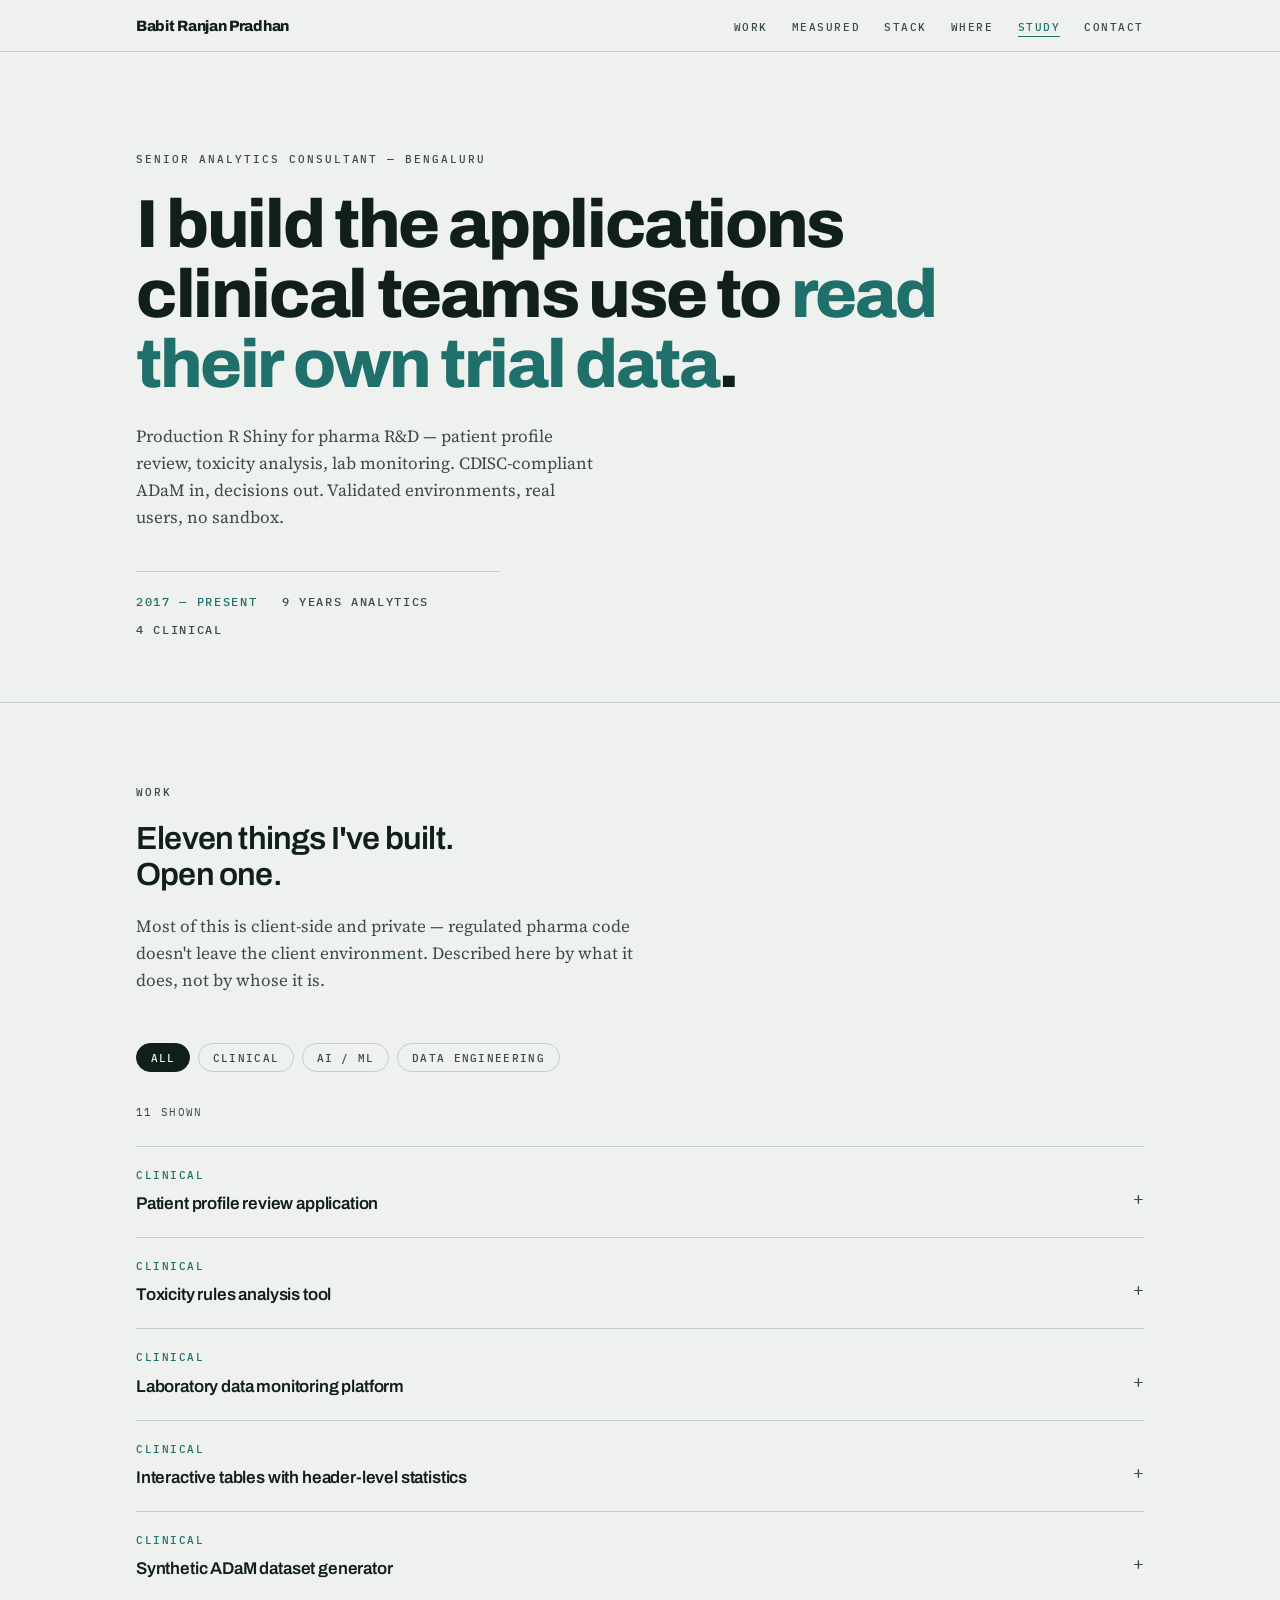
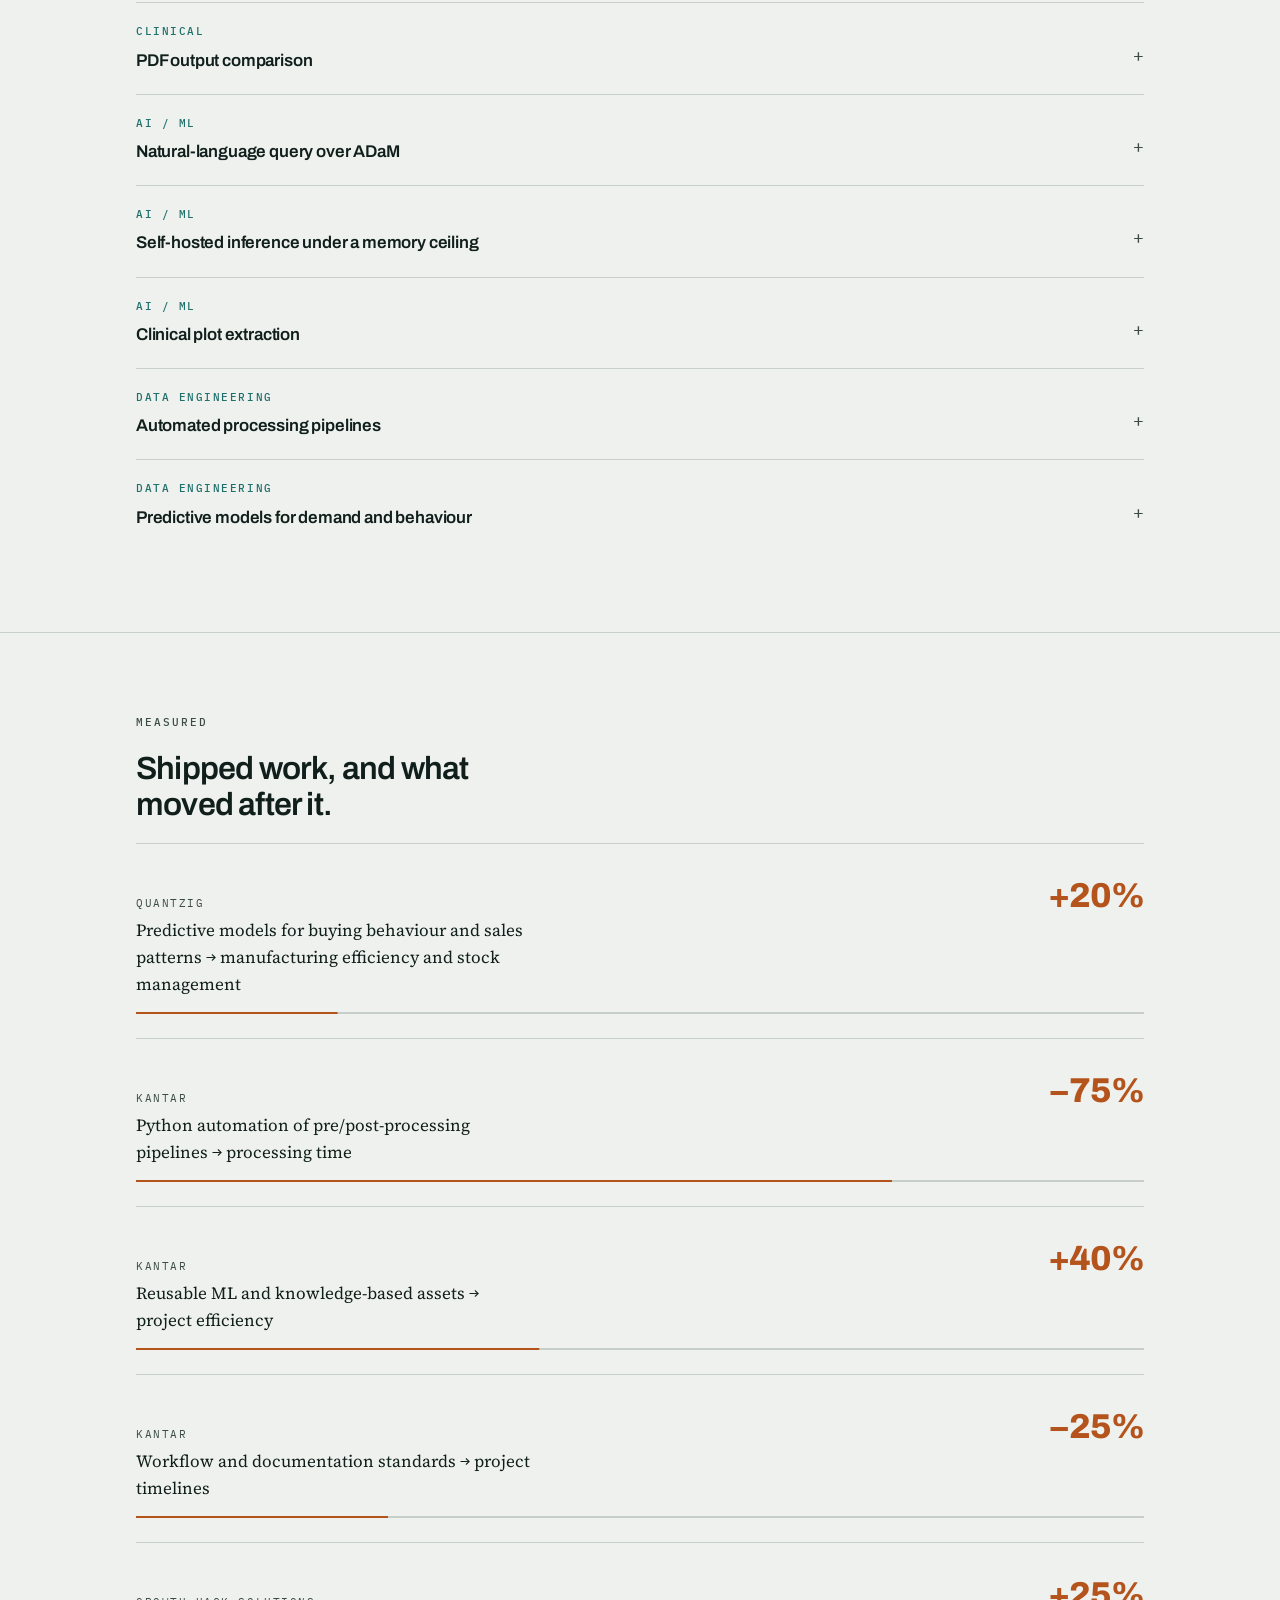
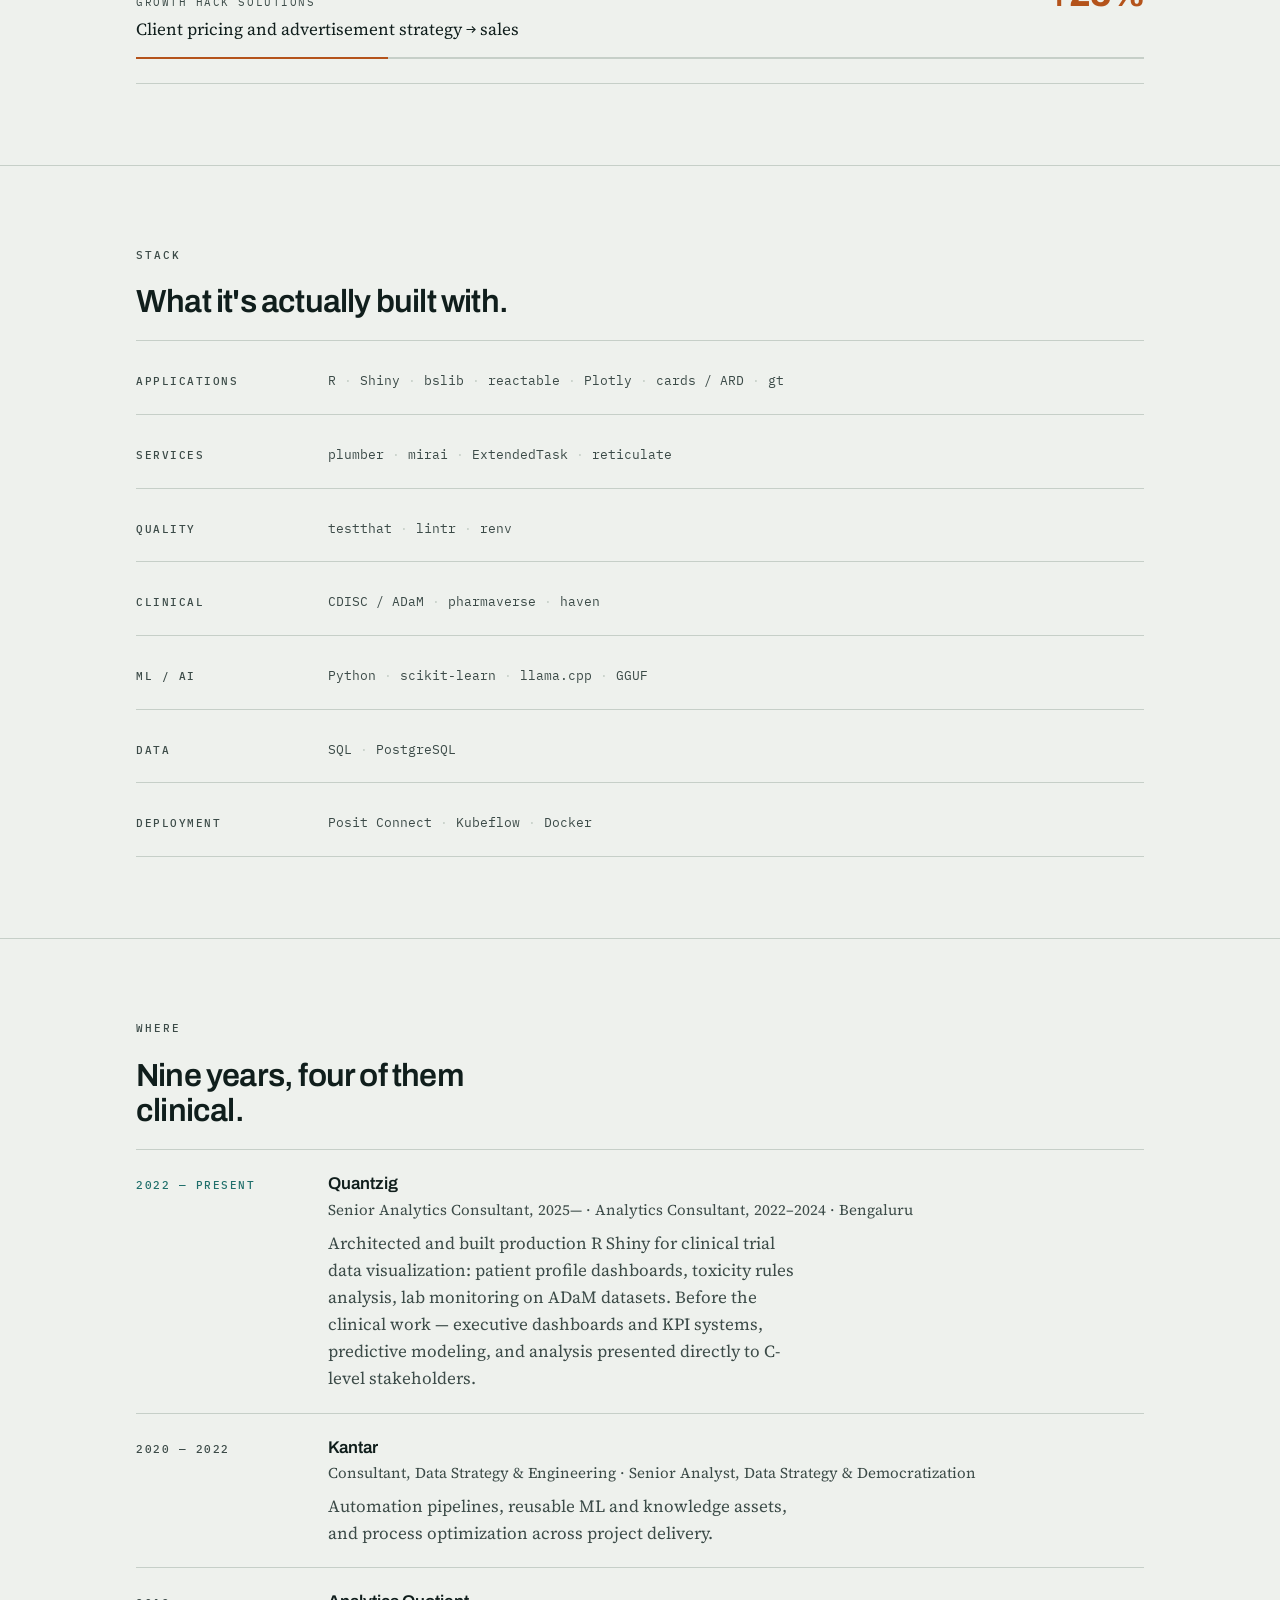
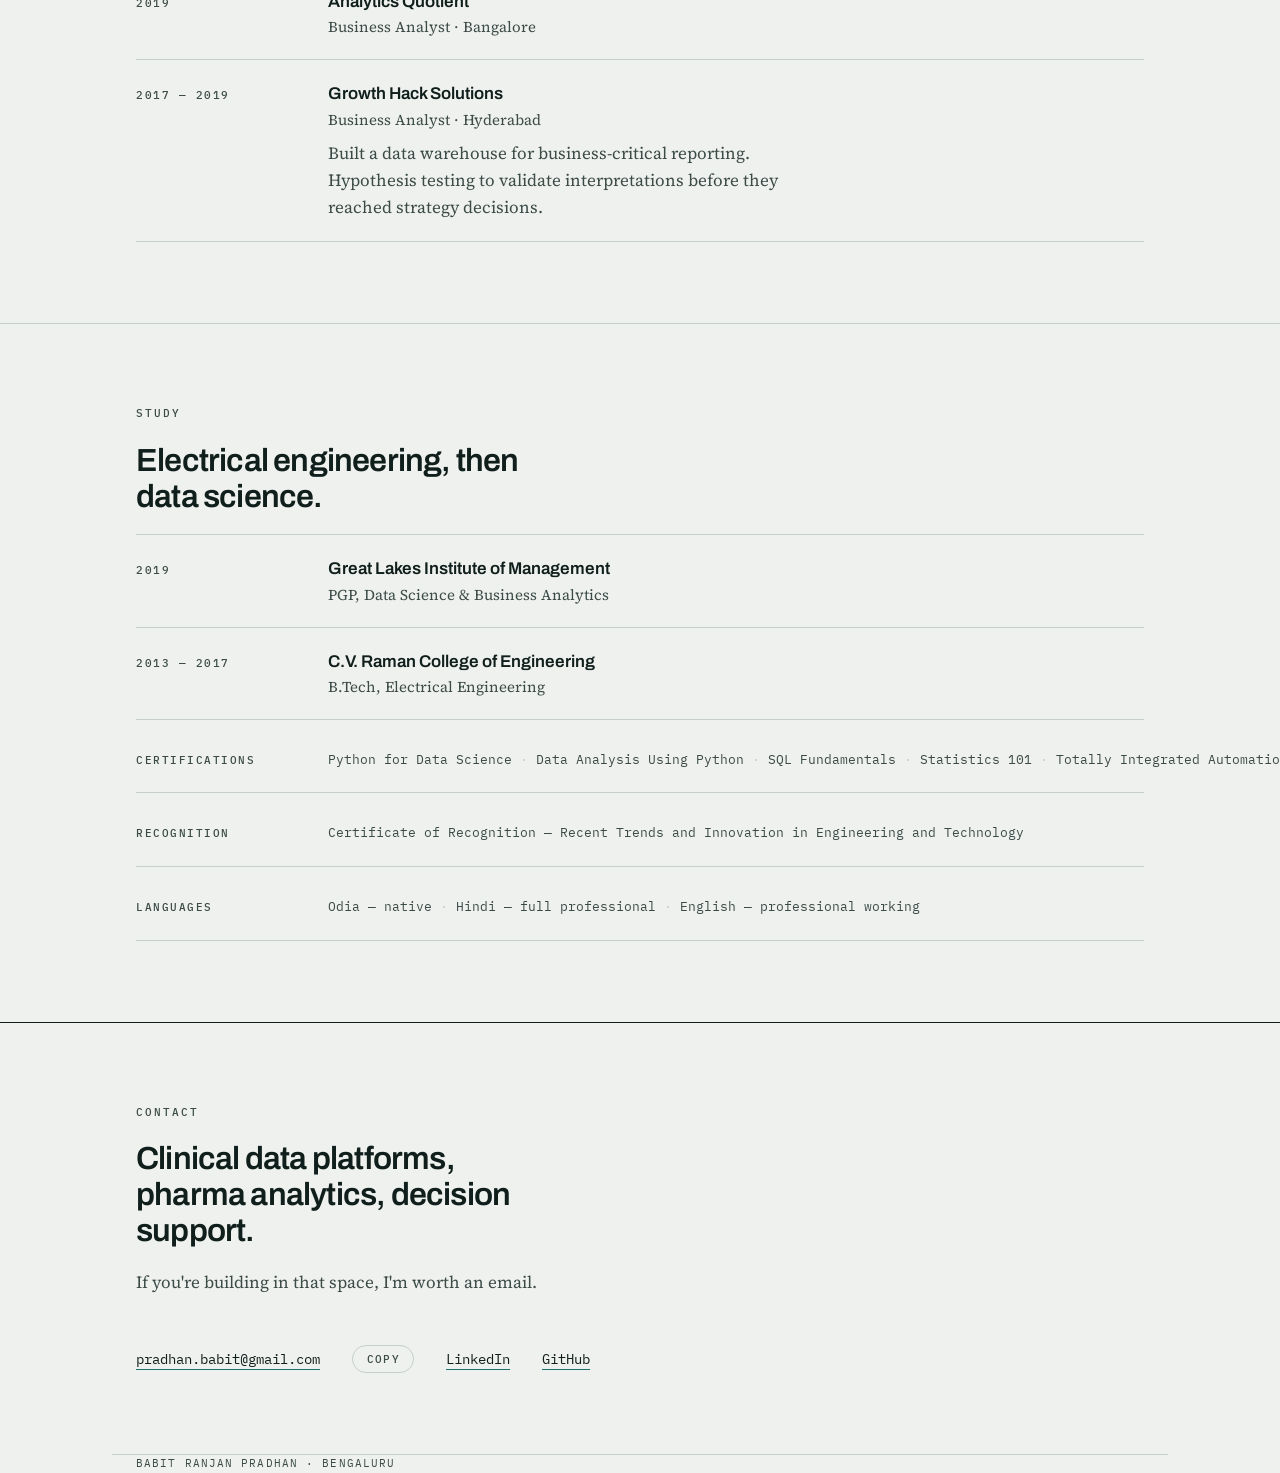
==== index.html @ bf3ebf9f "Add files via upload" ====
<!DOCTYPE html>
<html lang="en">
<head>
<meta charset="utf-8">
<meta name="viewport" content="width=device-width, initial-scale=1">
<title>Babit Ranjan Pradhan — Clinical Data Applications</title>
<meta name="description" content="Senior Analytics Consultant. Production R Shiny applications for clinical trial data review, built on CDISC-compliant ADaM datasets.">
<link rel="canonical" href="https://babitrp.github.io/">
<meta property="og:type" content="profile">
<meta property="og:title" content="Babit Ranjan Pradhan — Clinical Data Applications">
<meta property="og:description" content="Production R Shiny for pharma R&amp;D — patient profile review, toxicity analysis, lab monitoring. CDISC-compliant ADaM in, decisions out.">
<meta property="og:url" content="https://babitrp.github.io/">
<meta name="twitter:card" content="summary">
<link rel="icon" href="data:image/svg+xml,%3Csvg xmlns='http://www.w3.org/2000/svg' viewBox='0 0 32 32'%3E%3Crect width='32' height='32' rx='6' fill='%23101E1C'/%3E%3Crect x='6' y='15' width='20' height='2' fill='%231F6F6B'/%3E%3Crect x='14' y='9' width='2' height='14' fill='%23EEF1ED'/%3E%3C/svg%3E">
<link rel="preconnect" href="https://fonts.googleapis.com">
<link rel="preconnect" href="https://fonts.gstatic.com" crossorigin>
<link href="https://fonts.googleapis.com/css2?family=Archivo:wght@600;800&family=Source+Serif+4:opsz,wght@8..60,400;8..60,600&family=IBM+Plex+Mono:wght@400;500&display=swap" rel="stylesheet">
<style>
:root{
  --ink:#101E1C;
  --ink-soft:#3C4B48;
  --surface:#EEF1ED;
  --surface-2:#E5EAE5;
  --rule:#C6CFC8;
  --band:#1F6F6B;
  --flag:#B4531B;
  --max:66rem;
  --nav-h:3.25rem;
}
@media(prefers-color-scheme:dark){
  :root{
    --ink:#E4EAE5;
    --ink-soft:#96A6A0;
    --surface:#0E1715;
    --surface-2:#16211E;
    --rule:#2C3B36;
    --band:#5FB3A8;
    --flag:#E08A4B;
  }
}
::selection{background:var(--band);color:var(--surface)}
*{box-sizing:border-box}
html{-webkit-text-size-adjust:100%;scroll-behavior:smooth;scroll-padding-top:5rem}
body{
  margin:0;background:var(--surface);color:var(--ink);
  font-family:"Source Serif 4",Georgia,serif;
  font-size:clamp(1rem,0.95rem + 0.25vw,1.0625rem);
  line-height:1.6;
}
.wrap{max-width:var(--max);margin:0 auto;padding:0 1.5rem}
p{margin:0 0 1rem}
.mono{font-family:"IBM Plex Mono",monospace;font-variant-numeric:tabular-nums}

/* ---------- scroll progress: the range rail, reused ---------- */
#progress{position:fixed;top:0;left:0;right:0;height:2px;background:transparent;z-index:60}
#progress i{display:block;height:100%;background:var(--band);transform:scaleX(0);transform-origin:left}

/* ---------- nav ---------- */
.skip{
  position:absolute;left:1.5rem;top:-4rem;z-index:70;
  background:var(--ink);color:var(--surface);border:0;
  font-family:"IBM Plex Mono",monospace;font-size:.75rem;
  letter-spacing:.12em;text-transform:uppercase;
  padding:.6rem 1rem;transition:top .2s;
}
.skip:focus{top:.5rem;color:var(--surface)}
.nav{
  position:sticky;top:0;z-index:50;height:var(--nav-h);
  background:color-mix(in srgb,var(--surface) 88%,transparent);
  backdrop-filter:blur(10px);border-bottom:1px solid var(--rule);
}
.nav .wrap{display:flex;align-items:center;justify-content:space-between;height:100%;gap:1.5rem}
.brand{
  font-family:Archivo,system-ui,sans-serif;font-weight:800;font-size:0.9375rem;
  letter-spacing:-0.02em;white-space:nowrap;
}
.nav ul{
  display:flex;gap:1.5rem;list-style:none;margin:0;padding:0;
  overflow-x:auto;scrollbar-width:none;-ms-overflow-style:none;
}
.nav ul::-webkit-scrollbar{display:none}
.nav a{
  font-family:"IBM Plex Mono",monospace;font-size:0.6875rem;font-weight:500;
  letter-spacing:0.14em;text-transform:uppercase;color:var(--ink-soft);
  text-decoration:none;border-bottom:1px solid transparent;padding-bottom:2px;
  white-space:nowrap;transition:color .2s,border-color .2s;
}
.nav a:hover{color:var(--ink)}
.nav a[aria-current="true"]{color:var(--band);border-bottom-color:var(--band)}
@media(max-width:38rem){.brand{display:none}}

/* ---------- shared type ---------- */
.eyebrow{
  font-family:"IBM Plex Mono",monospace;font-size:0.6875rem;font-weight:500;
  letter-spacing:0.18em;text-transform:uppercase;color:var(--ink-soft);
  margin:0 0 1.25rem;
}
h2{
  font-family:Archivo,system-ui,sans-serif;font-weight:600;
  font-size:clamp(1.5rem,1.2rem + 1vw,2.125rem);
  letter-spacing:-0.025em;line-height:1.12;margin:0 0 1.25rem;max-width:22ch;
}
h3{font-family:Archivo,system-ui,sans-serif;font-weight:600;font-size:1.0625rem;letter-spacing:-0.01em;margin:0}
.lede{max-width:56ch;color:var(--ink-soft);margin-bottom:3rem}
section{padding:clamp(3.5rem,9vh,5.5rem) 0;border-top:1px solid var(--rule)}

/* ---------- reveal ---------- */
.rv{opacity:0;transform:translateY(12px);transition:opacity .7s ease,transform .7s cubic-bezier(.16,1,.3,1)}
.rv.seen{opacity:1;transform:none}

/* ---------- hero ---------- */
.hero{padding:clamp(3.5rem,11vh,7rem) 0 clamp(3rem,7vh,4.5rem)}
.hero h1{
  font-family:Archivo,system-ui,sans-serif;font-weight:800;
  font-size:clamp(2.125rem,1.3rem + 4vw,4.25rem);
  line-height:1.03;letter-spacing:-0.035em;margin:0 0 1.5rem;max-width:20ch;
}
.hero h1 em{font-style:normal;color:var(--band)}
.hero>.wrap>p{max-width:52ch;color:var(--ink-soft)}

.stat{
  display:flex;flex-wrap:wrap;gap:.5rem 1.5rem;margin:2.5rem 0 0;
  padding-top:1.25rem;border-top:1px solid var(--rule);
  font-family:"IBM Plex Mono",monospace;font-size:.75rem;font-weight:500;
  letter-spacing:.14em;text-transform:uppercase;color:var(--ink-soft);
}
.stat span:first-child{color:var(--band)}

/* ---------- filters ---------- */
.filters{display:flex;flex-wrap:wrap;gap:.5rem;margin:0 0 2rem;padding:0;list-style:none}
.chip{
  font-family:"IBM Plex Mono",monospace;font-size:.6875rem;font-weight:500;
  letter-spacing:.12em;text-transform:uppercase;
  background:transparent;color:var(--ink-soft);
  border:1px solid var(--rule);border-radius:999px;
  padding:.4rem .85rem;cursor:pointer;transition:all .2s;
}
.chip:hover{border-color:var(--ink-soft);color:var(--ink)}
.chip[aria-pressed="true"]{background:var(--ink);border-color:var(--ink);color:var(--surface)}
.chip:focus-visible{outline:2px solid var(--band);outline-offset:2px}
.count{font-family:"IBM Plex Mono",monospace;font-size:.6875rem;letter-spacing:.12em;text-transform:uppercase;color:var(--ink-soft);margin:0 0 1.5rem}

/* ---------- work ---------- */
.work{border-top:1px solid var(--rule)}
.work[hidden]{display:none}
.work summary{
  list-style:none;cursor:pointer;padding:1.25rem 0;
  display:grid;grid-template-columns:1fr auto;gap:.35rem 1.5rem;align-items:start;
}
.work summary::-webkit-details-marker{display:none}
.work summary:focus-visible{outline:2px solid var(--band);outline-offset:-2px}
.work .cat{
  grid-column:1/-1;font-family:"IBM Plex Mono",monospace;font-size:.6875rem;
  font-weight:500;letter-spacing:.14em;text-transform:uppercase;color:var(--band);
}
.work .sign{
  font-family:"IBM Plex Mono",monospace;font-size:1.125rem;color:var(--ink-soft);
  line-height:1;transition:transform .25s;grid-row:2;
}
.work[open] .sign{transform:rotate(45deg)}
.work summary h3{grid-row:2}
.work .body{padding:0 0 1.5rem;max-width:52ch}
.work .body p{color:var(--ink-soft);margin:0 0 .75rem}
.work .tech{
  font-family:"IBM Plex Mono",monospace;font-size:.75rem;color:var(--ink-soft);
  padding-top:.75rem;border-top:1px solid var(--rule);margin:0;
}
.work .tech span::after{content:" · ";color:var(--rule)}
.work .tech span:last-child::after{content:""}

/* ---------- impact ---------- */
.metric{padding:1.5rem 0;border-bottom:1px solid var(--rule)}
.metric:first-of-type{border-top:1px solid var(--rule)}
.metric-top{display:flex;justify-content:space-between;align-items:baseline;gap:1.5rem;margin-bottom:.875rem}
.metric-what{max-width:44ch}
.metric-org{
  font-family:"IBM Plex Mono",monospace;font-size:.6875rem;letter-spacing:.14em;
  text-transform:uppercase;color:var(--ink-soft);display:block;margin-bottom:.25rem;
}
.metric-val{
  font-family:Archivo,system-ui,sans-serif;font-weight:800;
  font-size:clamp(1.5rem,1.2rem + 1.2vw,2.25rem);letter-spacing:-.03em;
  color:var(--flag);font-variant-numeric:tabular-nums;white-space:nowrap;
}
.bar{height:2px;background:var(--rule);position:relative;overflow:hidden}
.bar i{display:block;height:100%;background:var(--flag);transform:scaleX(0);transform-origin:left;transition:transform 1s cubic-bezier(.16,1,.3,1)}
.metric.seen .bar i{transform:scaleX(var(--v))}

/* ---------- rows (stack / roles / study) ---------- */
.row{display:grid;gap:.35rem 2rem;padding:1.25rem 0;border-bottom:1px solid var(--rule)}
.row:first-of-type{border-top:1px solid var(--rule)}
@media(min-width:44rem){.row{grid-template-columns:10rem 1fr;align-items:baseline}}
.row .key{
  font-family:"IBM Plex Mono",monospace;font-size:.6875rem;font-weight:500;
  letter-spacing:.14em;text-transform:uppercase;color:var(--ink-soft);
}
.row .key em{font-style:normal;color:var(--band)}
.chips{font-family:"IBM Plex Mono",monospace;font-size:.8125rem;line-height:1.9;margin:0}
.chips span{white-space:nowrap}
.chips span::after{content:" · ";color:var(--rule)}
.chips span:last-child::after{content:""}
.row .titles{font-family:Archivo,system-ui,sans-serif;font-weight:600}
.row .titles span{display:block;font-weight:400;color:var(--ink-soft);font-size:.9375rem;font-family:"Source Serif 4",serif}
.row p{color:var(--ink-soft);margin:.5rem 0 0;max-width:52ch}

/* ---------- contact ---------- */
.contact{border-top:1px solid var(--ink)}
.links{display:flex;flex-wrap:wrap;gap:.75rem 2rem;margin:0;padding:0;list-style:none;align-items:center}
a{color:var(--ink);text-decoration:none;border-bottom:1px solid var(--band);padding-bottom:1px}
a:hover{color:var(--band)}
a:focus-visible{outline:2px solid var(--band);outline-offset:3px;border-radius:2px}
.links a{font-family:"IBM Plex Mono",monospace;font-size:.875rem}
#copy{
  font-family:"IBM Plex Mono",monospace;font-size:.6875rem;font-weight:500;
  letter-spacing:.12em;text-transform:uppercase;background:transparent;
  border:1px solid var(--rule);border-radius:999px;padding:.4rem .85rem;
  cursor:pointer;color:var(--ink-soft);transition:all .2s;
}
#copy:hover{border-color:var(--ink-soft);color:var(--ink)}
#copy:focus-visible{outline:2px solid var(--band);outline-offset:2px}
#copy.done{background:var(--band);border-color:var(--band);color:var(--surface)}
footer{padding:2rem 0 3rem;border-top:1px solid var(--rule)}
footer p{
  font-family:"IBM Plex Mono",monospace;font-size:.6875rem;letter-spacing:.1em;
  text-transform:uppercase;color:var(--ink-soft);margin:0;
}

@media(prefers-reduced-motion:reduce){
  html{scroll-behavior:auto}
  *{animation:none!important;transition:none!important}
  .rv{opacity:1;transform:none}
  .bar i{transform:scaleX(var(--v))}
}
</style>
</head>
<body>

<div id="progress" aria-hidden="true"><i></i></div>

<a href="#work" class="skip">Skip to work</a>

<nav class="nav" aria-label="Sections">
  <div class="wrap">
    <span class="brand">Babit Ranjan Pradhan</span>
    <ul>
      <li><a href="#work">Work</a></li>
      <li><a href="#measured">Measured</a></li>
      <li><a href="#stack">Stack</a></li>
      <li><a href="#where">Where</a></li>
      <li><a href="#study">Study</a></li>
      <li><a href="#contact">Contact</a></li>
    </ul>
  </div>
</nav>

<main>
<header class="hero">
  <div class="wrap">
    <p class="eyebrow">Senior Analytics Consultant — Bengaluru</p>
    <h1>I build the applications clinical teams use to <em>read their own trial data</em>.</h1>
    <p>Production R Shiny for pharma R&amp;D — patient profile review, toxicity analysis,
       lab monitoring. CDISC-compliant ADaM in, decisions out. Validated environments,
       real users, no sandbox.</p>

    <p class="stat"><span>2017 — Present</span><span>9 years analytics</span><span>4 clinical</span></p>
  </div>
</header>

<section id="work">
  <div class="wrap rv">
    <p class="eyebrow">Work</p>
    <h2>Eleven things I've built. Open one.</h2>
    <p class="lede">Most of this is client-side and private — regulated pharma code doesn't
       leave the client environment. Described here by what it does, not by whose it is.</p>

    <ul class="filters">
      <li><button class="chip" data-f="all" aria-pressed="true">All</button></li>
      <li><button class="chip" data-f="clinical" aria-pressed="false">Clinical</button></li>
      <li><button class="chip" data-f="ai" aria-pressed="false">AI / ML</button></li>
      <li><button class="chip" data-f="eng" aria-pressed="false">Data engineering</button></li>
    </ul>
    <p class="count" id="count" aria-live="polite">11 shown</p>

    <details class="work" data-c="clinical">
      <summary><span class="cat">Clinical</span><h3>Patient profile review application</h3><span class="sign">+</span></summary>
      <div class="body">
        <p>Patient-level dashboards for trial monitoring. A reviewer picks a subject and
           gets demographics, exposure, events and labs on one surface instead of four.</p>
        <p>Modular upload with intelligent variable mapping and progressive disclosure —
           the team gets to their data without reading a manual first.</p>
        <p class="tech"><span>R</span><span>Shiny modules</span><span>reactable</span><span>ADaM</span><span>Posit Connect</span></p>
      </div>
    </details>

    <details class="work" data-c="clinical">
      <summary><span class="cat">Clinical</span><h3>Toxicity rules analysis tool</h3><span class="sign">+</span></summary>
      <div class="body">
        <p>Grade-based flagging across adverse event data, with the rule logic exposed to
           the reviewer rather than buried in a script nobody can audit.</p>
        <p class="tech"><span>R</span><span>Shiny</span><span>ADAE</span><span>gt</span></p>
      </div>
    </details>

    <details class="work" data-c="clinical">
      <summary><span class="cat">Clinical</span><h3>Laboratory data monitoring platform</h3><span class="sign">+</span></summary>
      <div class="body">
        <p>Lab values read against reference ranges across visit windows. Out-of-range
           results surface without the reviewer having to go looking for them.</p>
        <p class="tech"><span>R</span><span>Shiny</span><span>ADLB</span><span>Plotly</span></p>
      </div>
    </details>

    <details class="work" data-c="clinical">
      <summary><span class="cat">Clinical</span><h3>Interactive tables with header-level statistics</h3><span class="sign">+</span></summary>
      <div class="body">
        <p>Tables built on <span class="mono">reactable</span> that carry statistical
           metadata in the column headers. The summary lives where the reader already is,
           not in a panel they have to open.</p>
        <p class="tech"><span>reactable</span><span>cards / ARD</span><span>htmlwidgets</span></p>
      </div>
    </details>

    <details class="work" data-c="clinical">
      <summary><span class="cat">Clinical</span><h3>Synthetic ADaM dataset generator</h3><span class="sign">+</span></summary>
      <div class="body">
        <p>Test data that holds statistical properties <em>and</em> patient-level linkage
           across domains — the part most synthetic data drops, and the part that breaks
           validation when it does.</p>
        <p class="tech"><span>R</span><span>pharmaverse</span><span>haven</span><span>CDISC</span></p>
      </div>
    </details>

    <details class="work" data-c="clinical">
      <summary><span class="cat">Clinical</span><h3>PDF output comparison</h3><span class="sign">+</span></summary>
      <div class="body">
        <p>Diffing generated clinical reports between runs, so a change in output traces
           back to a change in input rather than to a reviewer's memory.</p>
        <p class="tech"><span>R</span><span>Python</span><span>PDF tooling</span></p>
      </div>
    </details>

    <details class="work" data-c="ai">
      <summary><span class="cat">AI / ML</span><h3>Natural-language query over ADaM</h3><span class="sign">+</span></summary>
      <div class="body">
        <p>Ask a question in English, get the filtered dataset. The model sees schema and
           metadata only — never patient data — and generated queries pass validation
           gates before anything runs.</p>
        <p class="tech"><span>R</span><span>Shiny</span><span>plumber</span><span>dplyr codegen</span><span>pharmaverseadam</span></p>
      </div>
    </details>

    <details class="work" data-c="ai">
      <summary><span class="cat">AI / ML</span><h3>Self-hosted inference under a memory ceiling</h3><span class="sign">+</span></summary>
      <div class="body">
        <p>Enterprise infrastructure with a hard RAM cap won't hold full-precision weights.
           Quantized GGUF models behind a <span class="mono">plumber</span> endpoint,
           bridged through <span class="mono">reticulate</span>, run inside it.</p>
        <p class="tech"><span>llama.cpp</span><span>GGUF Q4_K_M</span><span>plumber</span><span>reticulate</span><span>Posit Connect</span></p>
      </div>
    </details>

    <details class="work" data-c="ai">
      <summary><span class="cat">AI / ML</span><h3>Clinical plot extraction</h3><span class="sign">+</span></summary>
      <div class="body">
        <p>Reading data back out of published clinical figures — forest plots,
           Kaplan-Meier survival curves, treatment comparison charts.</p>
        <p class="tech"><span>Python</span><span>OCR</span><span>computer vision</span></p>
      </div>
    </details>

    <details class="work" data-c="eng">
      <summary><span class="cat">Data engineering</span><h3>Automated processing pipelines</h3><span class="sign">+</span></summary>
      <div class="body">
        <p>Pre- and post-processing automation that removed the manual step between data
           landing and analysis starting. Cut processing time by three quarters.</p>
        <p class="tech"><span>Python</span><span>SQL</span><span>PostgreSQL</span></p>
      </div>
    </details>

    <details class="work" data-c="eng">
      <summary><span class="cat">Data engineering</span><h3>Predictive models for demand and behaviour</h3><span class="sign">+</span></summary>
      <div class="body">
        <p>Consumer buying behaviour and sales pattern analysis feeding manufacturing and
           stock decisions. Twenty percent efficiency improvement downstream.</p>
        <p class="tech"><span>Python</span><span>R</span><span>scikit-learn</span></p>
      </div>
    </details>
  </div>
</section>

<section id="measured">
  <div class="wrap rv">
    <p class="eyebrow">Measured</p>
    <h2>Shipped work, and what moved after it.</h2>

    <div class="metric" style="--v:.20">
      <div class="metric-top">
        <div class="metric-what"><span class="metric-org">Quantzig</span>
          Predictive models for buying behaviour and sales patterns
          <span class="mono">→</span> manufacturing efficiency and stock management</div>
        <div class="metric-val">+20%</div>
      </div><div class="bar"><i></i></div>
    </div>

    <div class="metric" style="--v:.75">
      <div class="metric-top">
        <div class="metric-what"><span class="metric-org">Kantar</span>
          Python automation of pre/post-processing pipelines
          <span class="mono">→</span> processing time</div>
        <div class="metric-val">−75%</div>
      </div><div class="bar"><i></i></div>
    </div>

    <div class="metric" style="--v:.40">
      <div class="metric-top">
        <div class="metric-what"><span class="metric-org">Kantar</span>
          Reusable ML and knowledge-based assets
          <span class="mono">→</span> project efficiency</div>
        <div class="metric-val">+40%</div>
      </div><div class="bar"><i></i></div>
    </div>

    <div class="metric" style="--v:.25">
      <div class="metric-top">
        <div class="metric-what"><span class="metric-org">Kantar</span>
          Workflow and documentation standards
          <span class="mono">→</span> project timelines</div>
        <div class="metric-val">−25%</div>
      </div><div class="bar"><i></i></div>
    </div>

    <div class="metric" style="--v:.25">
      <div class="metric-top">
        <div class="metric-what"><span class="metric-org">Growth Hack Solutions</span>
          Client pricing and advertisement strategy
          <span class="mono">→</span> sales</div>
        <div class="metric-val">+25%</div>
      </div><div class="bar"><i></i></div>
    </div>
  </div>
</section>

<section id="stack">
  <div class="wrap rv">
    <p class="eyebrow">Stack</p>
    <h2>What it's actually built with.</h2>
    <div class="row"><div class="key">Applications</div><p class="chips"><span>R</span><span>Shiny</span><span>bslib</span><span>reactable</span><span>Plotly</span><span>cards / ARD</span><span>gt</span></p></div>
    <div class="row"><div class="key">Services</div><p class="chips"><span>plumber</span><span>mirai</span><span>ExtendedTask</span><span>reticulate</span></p></div>
    <div class="row"><div class="key">Quality</div><p class="chips"><span>testthat</span><span>lintr</span><span>renv</span></p></div>
    <div class="row"><div class="key">Clinical</div><p class="chips"><span>CDISC / ADaM</span><span>pharmaverse</span><span>haven</span></p></div>
    <div class="row"><div class="key">ML / AI</div><p class="chips"><span>Python</span><span>scikit-learn</span><span>llama.cpp</span><span>GGUF</span></p></div>
    <div class="row"><div class="key">Data</div><p class="chips"><span>SQL</span><span>PostgreSQL</span></p></div>
    <div class="row"><div class="key">Deployment</div><p class="chips"><span>Posit Connect</span><span>Kubeflow</span><span>Docker</span></p></div>
  </div>
</section>

<section id="where">
  <div class="wrap rv">
    <p class="eyebrow">Where</p>
    <h2>Nine years, four of them clinical.</h2>

    <div class="row">
      <div class="key"><em>2022 — Present</em></div>
      <div><div class="titles">Quantzig<span>Senior Analytics Consultant, 2025— · Analytics Consultant, 2022–2024 · Bengaluru</span></div>
        <p>Architected and built production R Shiny for clinical trial data visualization:
           patient profile dashboards, toxicity rules analysis, lab monitoring on ADaM
           datasets. Before the clinical work — executive dashboards and KPI systems,
           predictive modeling, and analysis presented directly to C-level stakeholders.</p></div>
    </div>

    <div class="row">
      <div class="key">2020 — 2022</div>
      <div><div class="titles">Kantar<span>Consultant, Data Strategy &amp; Engineering · Senior Analyst, Data Strategy &amp; Democratization</span></div>
        <p>Automation pipelines, reusable ML and knowledge assets, and process optimization
           across project delivery.</p></div>
    </div>

    <div class="row">
      <div class="key">2019</div>
      <div><div class="titles">Analytics Quotient<span>Business Analyst · Bangalore</span></div></div>
    </div>

    <div class="row">
      <div class="key">2017 — 2019</div>
      <div><div class="titles">Growth Hack Solutions<span>Business Analyst · Hyderabad</span></div>
        <p>Built a data warehouse for business-critical reporting. Hypothesis testing to
           validate interpretations before they reached strategy decisions.</p></div>
    </div>
  </div>
</section>

<section id="study">
  <div class="wrap rv">
    <p class="eyebrow">Study</p>
    <h2>Electrical engineering, then data science.</h2>

    <div class="row">
      <div class="key">2019</div>
      <div><div class="titles">Great Lakes Institute of Management<span>PGP, Data Science &amp; Business Analytics</span></div></div>
    </div>

    <div class="row">
      <div class="key">2013 — 2017</div>
      <div><div class="titles">C.V. Raman College of Engineering<span>B.Tech, Electrical Engineering</span></div></div>
    </div>

    <div class="row">
      <div class="key">Certifications</div>
      <p class="chips"><span>Python for Data Science</span><span>Data Analysis Using Python</span><span>SQL Fundamentals</span><span>Statistics 101</span><span>Totally Integrated Automation</span></p>
    </div>

    <div class="row">
      <div class="key">Recognition</div>
      <p class="chips"><span>Certificate of Recognition — Recent Trends and Innovation in Engineering and Technology</span></p>
    </div>

    <div class="row">
      <div class="key">Languages</div>
      <p class="chips"><span>Odia — native</span><span>Hindi — full professional</span><span>English — professional working</span></p>
    </div>
  </div>
</section>

<section id="contact" class="contact">
  <div class="wrap rv">
    <p class="eyebrow">Contact</p>
    <h2>Clinical data platforms, pharma analytics, decision support.</h2>
    <p class="lede">If you're building in that space, I'm worth an email.</p>
    <ul class="links">
      <li><a href="mailto:pradhan.babit@gmail.com">pradhan.babit@gmail.com</a></li>
      <li><button id="copy" type="button">Copy</button></li>
      <li><a href="https://www.linkedin.com/in/babit-ranjan-pradhan/">LinkedIn</a></li>
      <li><a href="https://github.com/babitrp">GitHub</a></li>
    </ul>
  </div>
</section>
</main>

<footer class="wrap"><p>Babit Ranjan Pradhan · Bengaluru</p></footer>

<script>
// scroll progress
const bar = document.querySelector('#progress i');
addEventListener('scroll', () => {
  const max = document.body.scrollHeight - innerHeight;
  bar.style.transform = `scaleX(${max > 0 ? scrollY / max : 0})`;
}, { passive: true });

// reveal + impact bars
const rv = new IntersectionObserver((es) => {
  es.forEach(e => { if (e.isIntersecting) { e.target.classList.add('seen'); rv.unobserve(e.target); } });
}, { threshold: 0.15 });
document.querySelectorAll('.rv, .metric').forEach(el => rv.observe(el));

// scroll-spy
const links = [...document.querySelectorAll('.nav a')];
const spy = new IntersectionObserver((es) => {
  es.forEach(e => {
    if (!e.isIntersecting) return;
    links.forEach(a => a.setAttribute('aria-current', a.hash === '#' + e.target.id));
  });
}, { rootMargin: '-20% 0px -70% 0px' });
document.querySelectorAll('section[id]').forEach(s => spy.observe(s));

// work filter
const items = [...document.querySelectorAll('.work')];
const count = document.getElementById('count');
document.querySelectorAll('.chip').forEach(chip => {
  chip.addEventListener('click', () => {
    const f = chip.dataset.f;
    document.querySelectorAll('.chip').forEach(c => c.setAttribute('aria-pressed', c === chip));
    let n = 0;
    items.forEach(el => {
      const show = f === 'all' || el.dataset.c === f;
      el.hidden = !show;
      if (!show) el.open = false;
      if (show) n++;
    });
    count.textContent = `${n} shown`;
  });
});

// copy email
const copy = document.getElementById('copy');
copy.addEventListener('click', async () => {
  try {
    await navigator.clipboard.writeText('pradhan.babit@gmail.com');
    copy.textContent = 'Copied';
    copy.classList.add('done');
    setTimeout(() => { copy.textContent = 'Copy'; copy.classList.remove('done'); }, 1800);
  } catch {
    copy.textContent = 'Press Ctrl+C';
  }
});
</script>
</body>
</html>
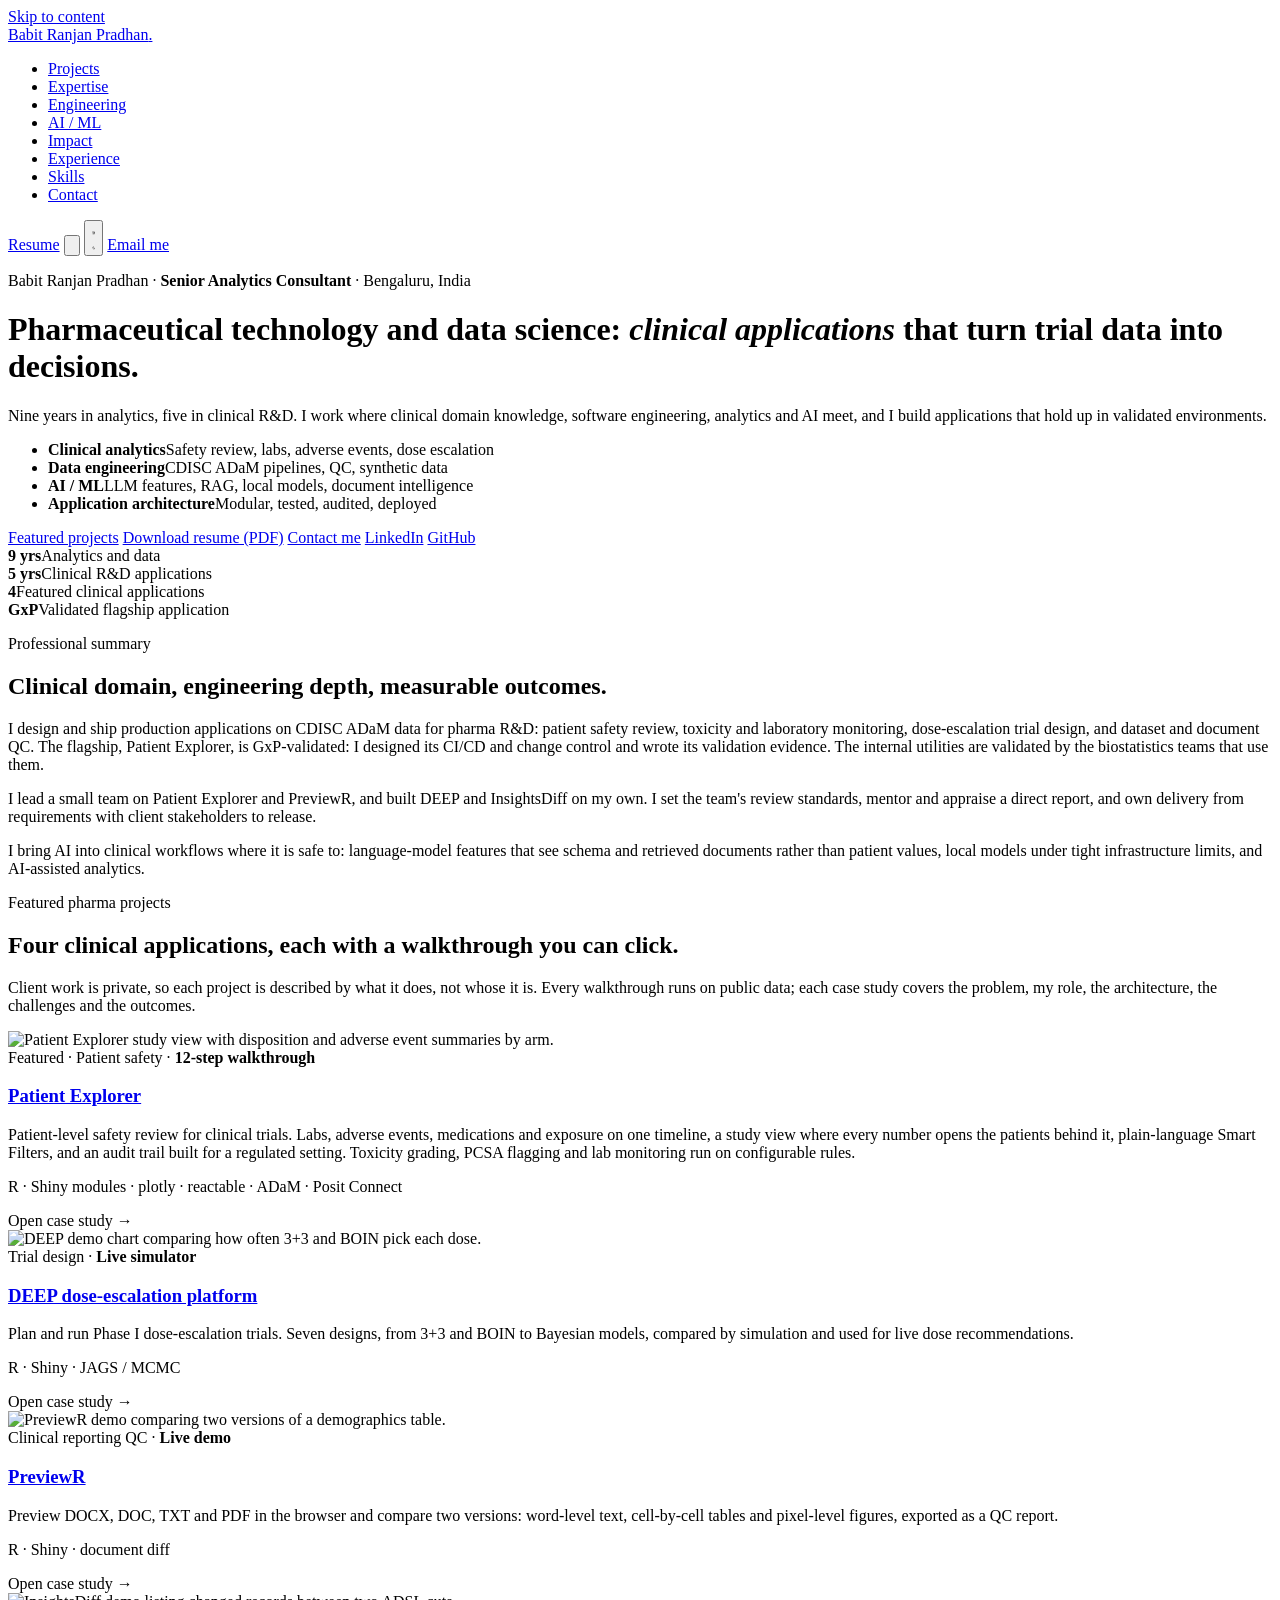
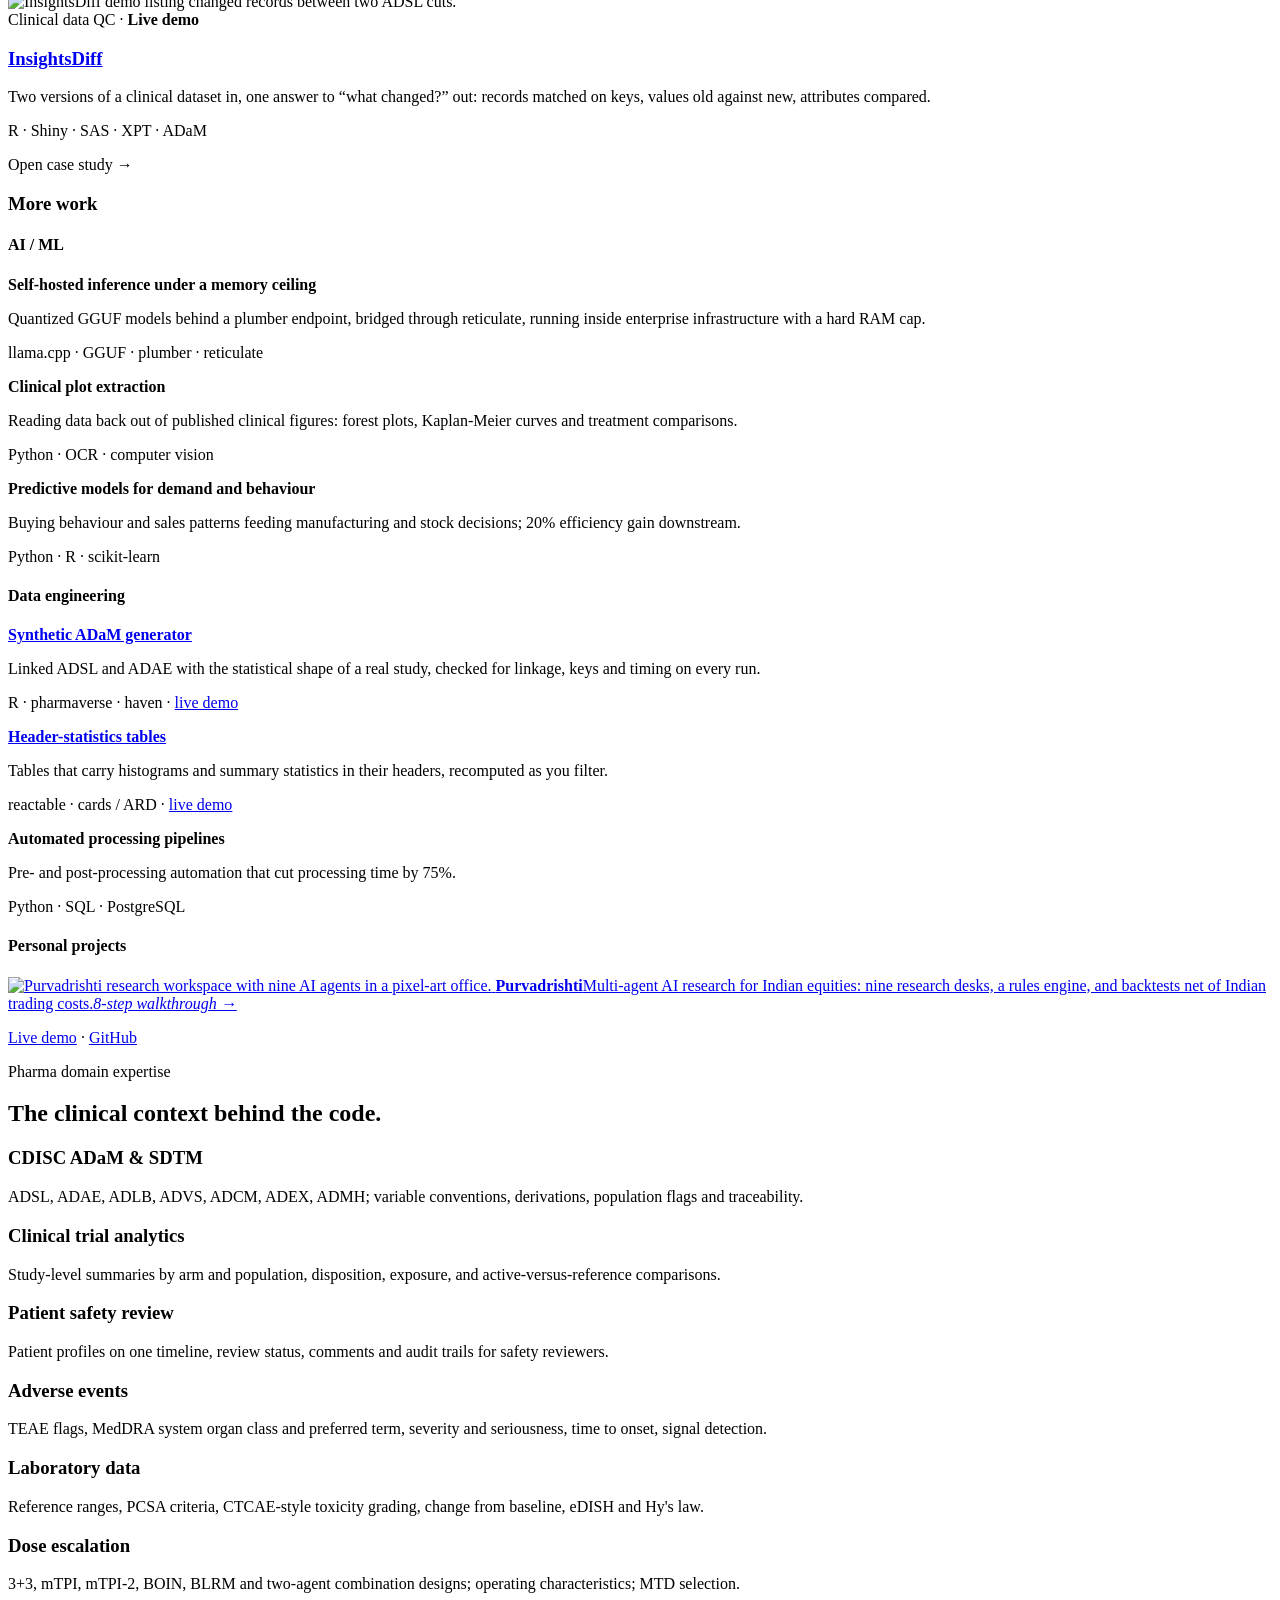
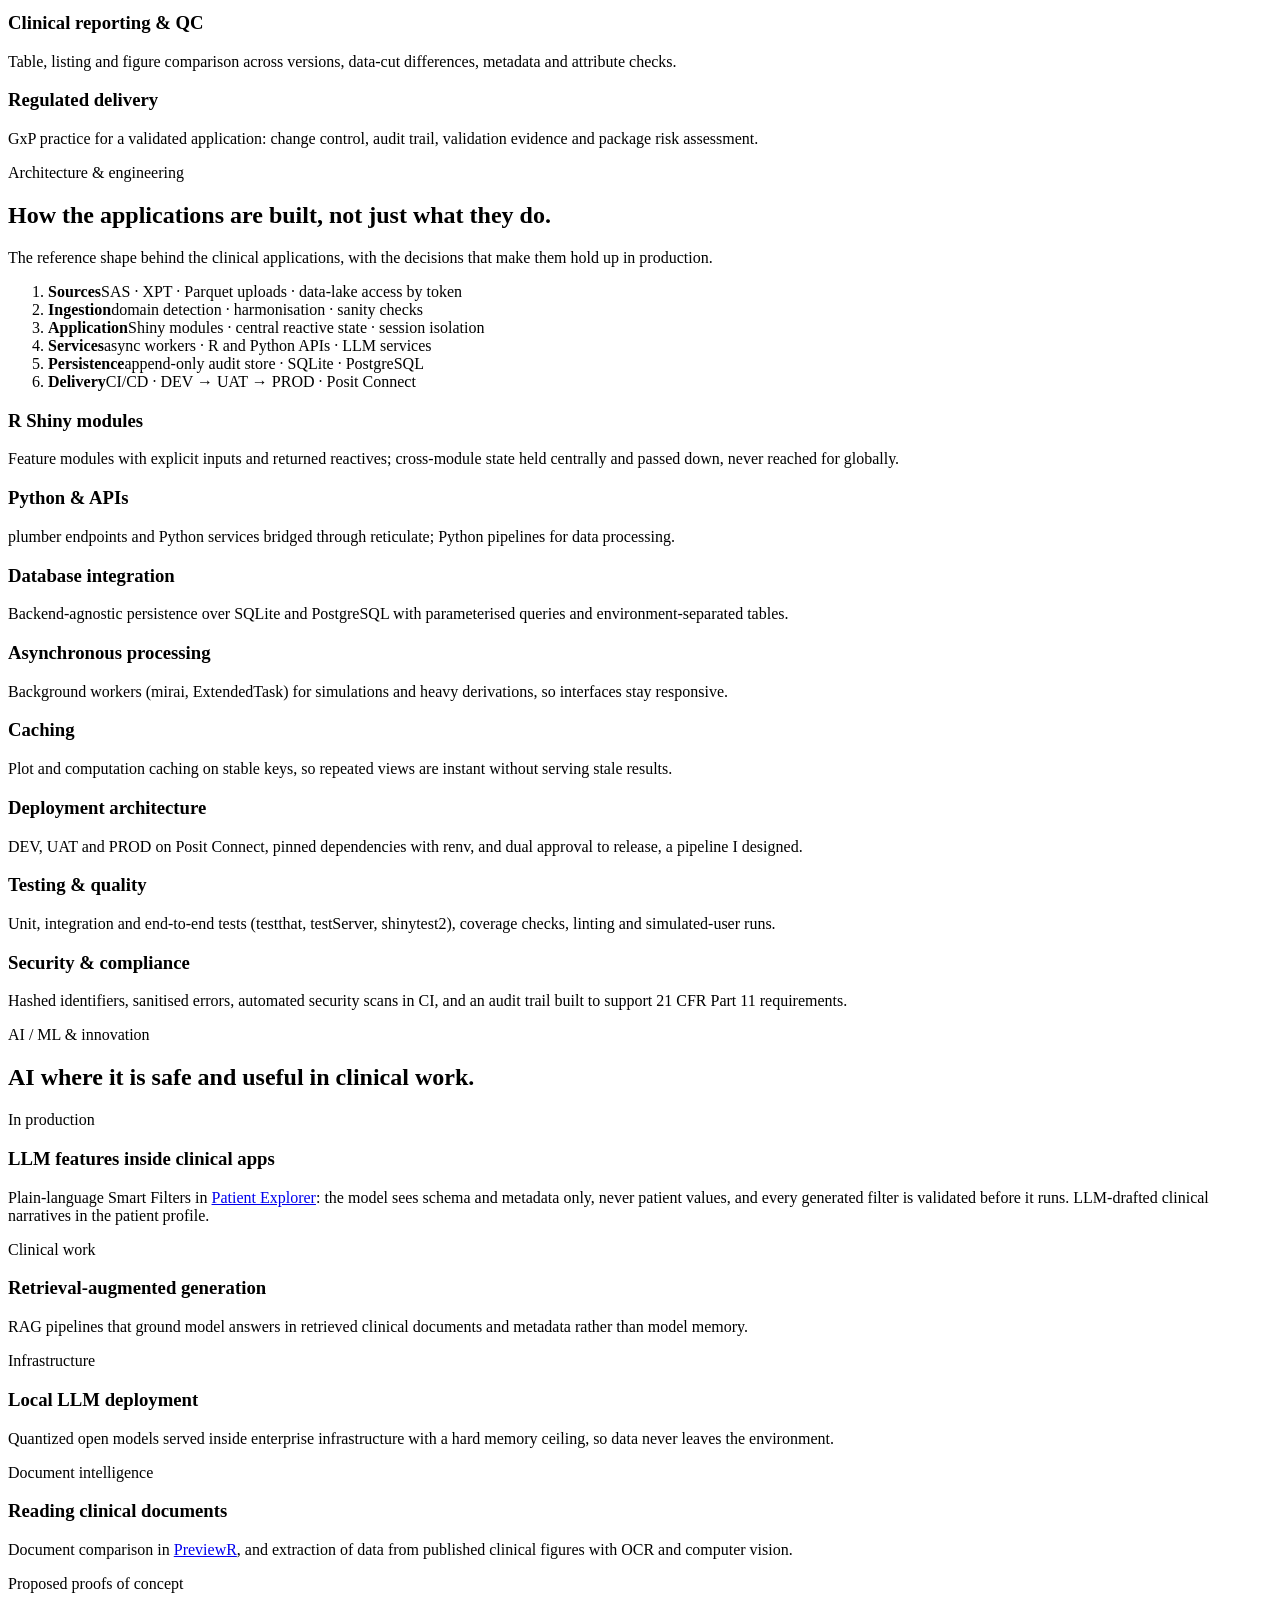
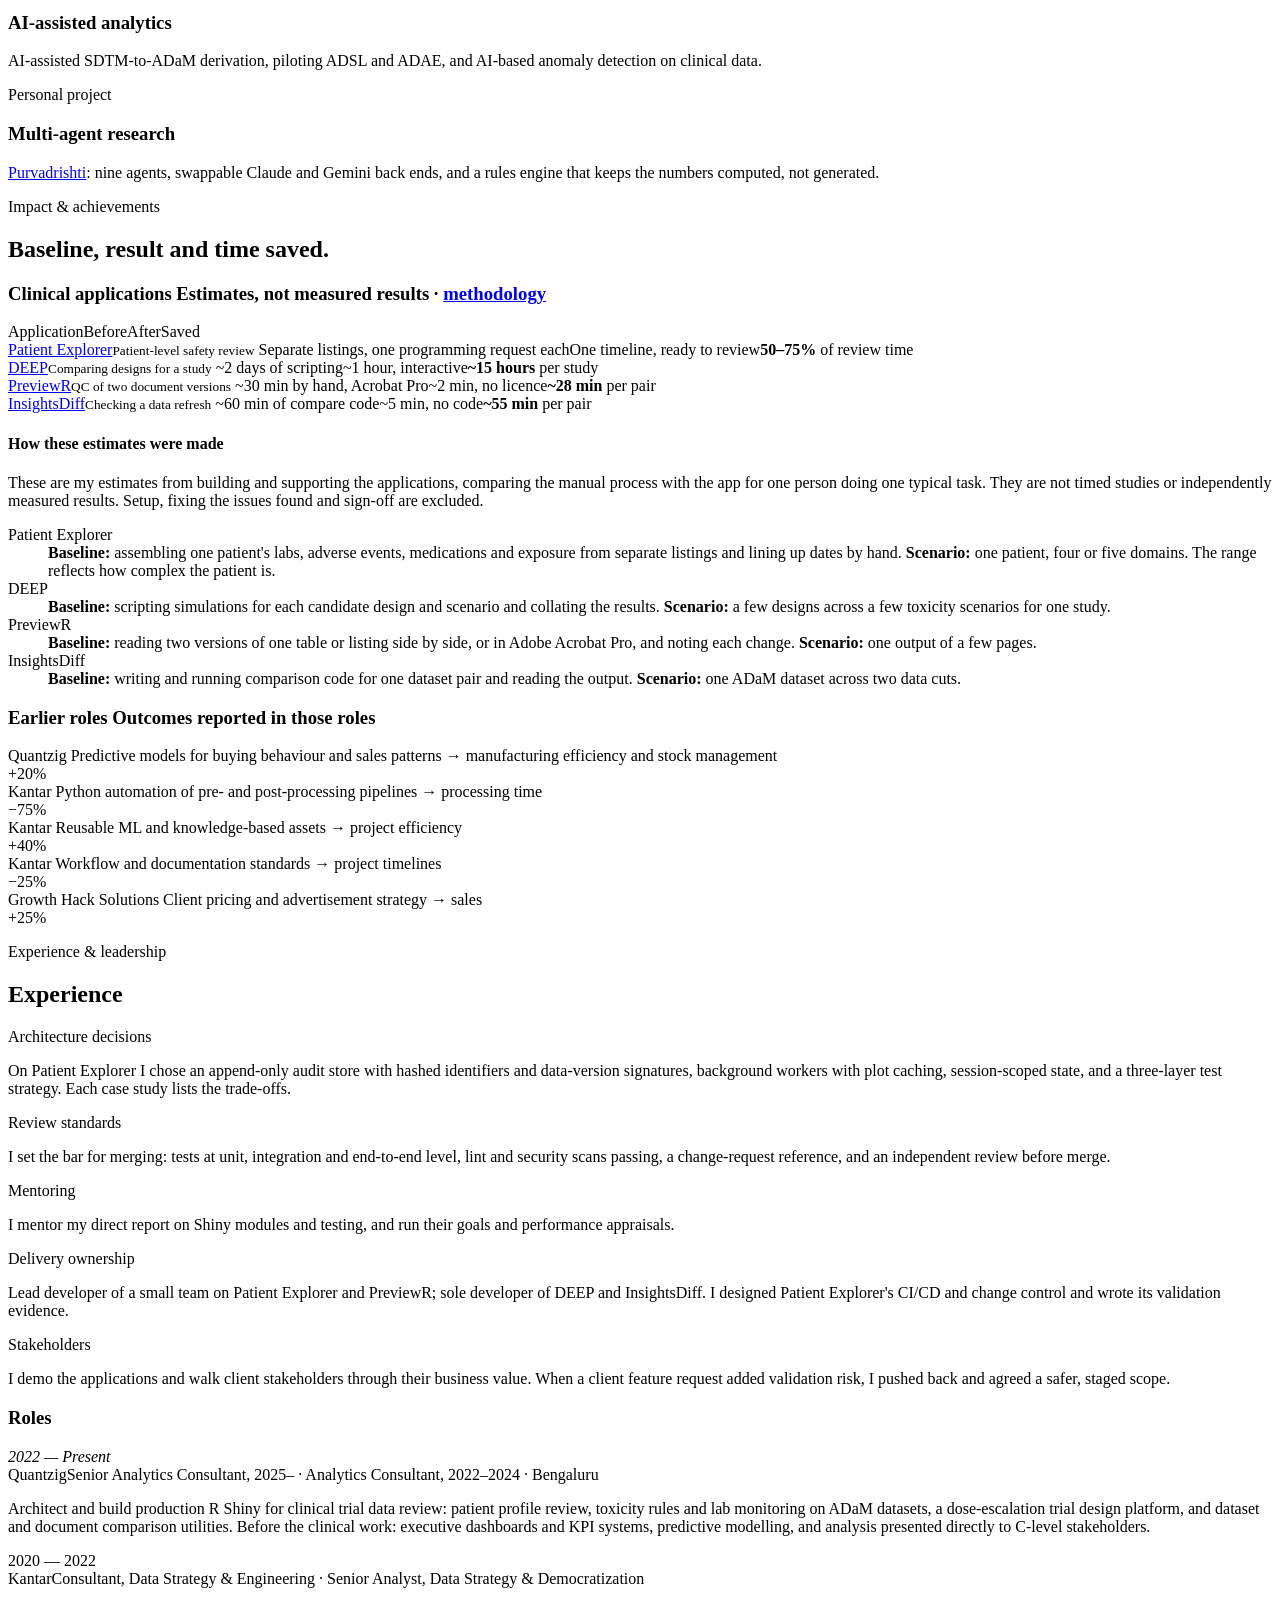
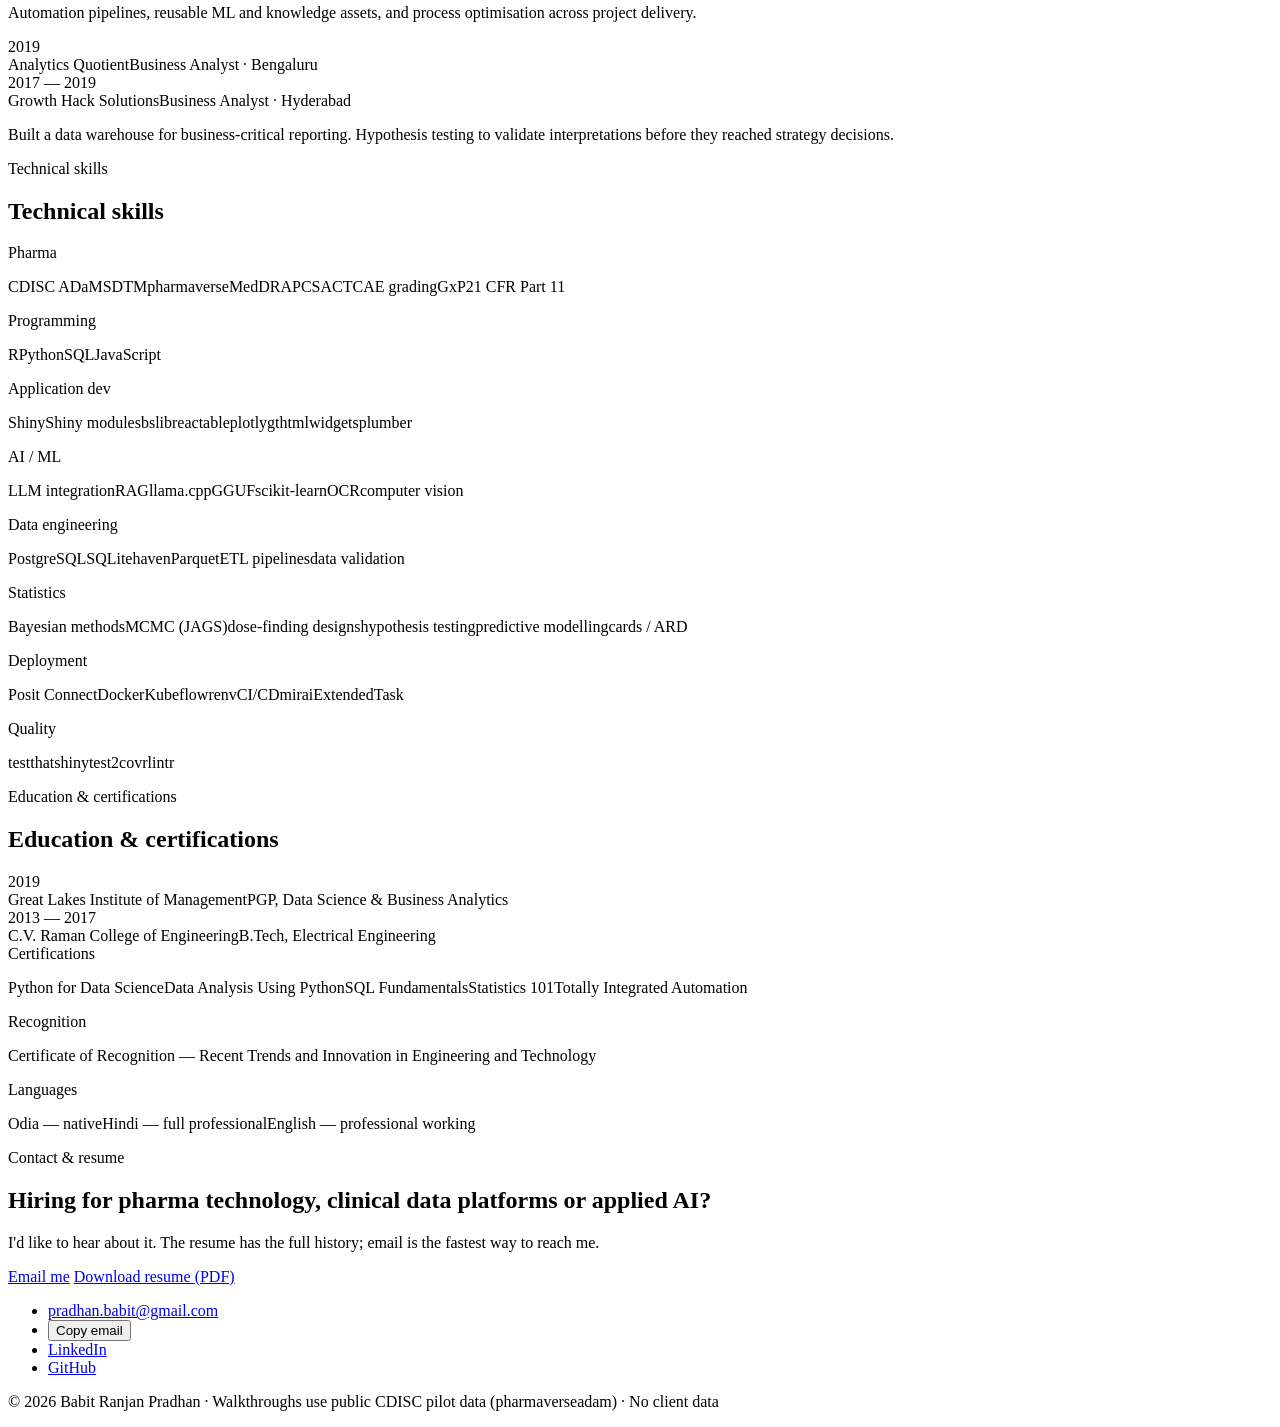
==== commit f7b4b609: "Add files via upload" ====
--- a/index.html
+++ b/index.html
@@ -3,595 +3,349 @@
 <head>
 <meta charset="utf-8">
 <meta name="viewport" content="width=device-width, initial-scale=1">
-<title>Babit Ranjan Pradhan — Clinical Data Applications</title>
-<meta name="description" content="Senior Analytics Consultant. Production R Shiny applications for clinical trial data review, built on CDISC-compliant ADaM datasets.">
+<title>Babit Ranjan Pradhan · Pharmaceutical technology &amp; data science</title>
+<meta name="description" content="Babit Ranjan Pradhan, Senior Analytics Consultant in pharmaceutical technology and data science: clinical trial applications on CDISC ADaM, data engineering and AI, with interactive walkthroughs on public data.">
+<meta name="author" content="Babit Ranjan Pradhan">
 <link rel="canonical" href="https://babitrp.github.io/">
 <meta property="og:type" content="profile">
-<meta property="og:title" content="Babit Ranjan Pradhan — Clinical Data Applications">
-<meta property="og:description" content="Production R Shiny for pharma R&amp;D — patient profile review, toxicity analysis, lab monitoring. CDISC-compliant ADaM in, decisions out.">
+<meta property="og:site_name" content="Babit Ranjan Pradhan">
+<meta property="og:title" content="Babit Ranjan Pradhan · Pharmaceutical technology &amp; data science">
+<meta property="og:description" content="Babit Ranjan Pradhan, Senior Analytics Consultant in pharmaceutical technology and data science: clinical trial applications on CDISC ADaM, data engineering and AI, with interactive walkthroughs on public data.">
 <meta property="og:url" content="https://babitrp.github.io/">
-<meta name="twitter:card" content="summary">
-<link rel="icon" href="data:image/svg+xml,%3Csvg xmlns='http://www.w3.org/2000/svg' viewBox='0 0 32 32'%3E%3Crect width='32' height='32' rx='6' fill='%23101E1C'/%3E%3Crect x='6' y='15' width='20' height='2' fill='%231F6F6B'/%3E%3Crect x='14' y='9' width='2' height='14' fill='%23EEF1ED'/%3E%3C/svg%3E">
-<link rel="preconnect" href="https://fonts.googleapis.com">
-<link rel="preconnect" href="https://fonts.gstatic.com" crossorigin>
-<link href="https://fonts.googleapis.com/css2?family=Archivo:wght@600;800&family=Source+Serif+4:opsz,wght@8..60,400;8..60,600&family=IBM+Plex+Mono:wght@400;500&display=swap" rel="stylesheet">
-<style>
-:root{
-  --ink:#101E1C;
-  --ink-soft:#3C4B48;
-  --surface:#EEF1ED;
-  --surface-2:#E5EAE5;
-  --rule:#C6CFC8;
-  --band:#1F6F6B;
-  --flag:#B4531B;
-  --max:66rem;
-  --nav-h:3.25rem;
-}
-@media(prefers-color-scheme:dark){
-  :root{
-    --ink:#E4EAE5;
-    --ink-soft:#96A6A0;
-    --surface:#0E1715;
-    --surface-2:#16211E;
-    --rule:#2C3B36;
-    --band:#5FB3A8;
-    --flag:#E08A4B;
-  }
-}
-::selection{background:var(--band);color:var(--surface)}
-*{box-sizing:border-box}
-html{-webkit-text-size-adjust:100%;scroll-behavior:smooth;scroll-padding-top:5rem}
-body{
-  margin:0;background:var(--surface);color:var(--ink);
-  font-family:"Source Serif 4",Georgia,serif;
-  font-size:clamp(1rem,0.95rem + 0.25vw,1.0625rem);
-  line-height:1.6;
-}
-.wrap{max-width:var(--max);margin:0 auto;padding:0 1.5rem}
-p{margin:0 0 1rem}
-.mono{font-family:"IBM Plex Mono",monospace;font-variant-numeric:tabular-nums}
-
-/* ---------- scroll progress: the range rail, reused ---------- */
-#progress{position:fixed;top:0;left:0;right:0;height:2px;background:transparent;z-index:60}
-#progress i{display:block;height:100%;background:var(--band);transform:scaleX(0);transform-origin:left}
-
-/* ---------- nav ---------- */
-.skip{
-  position:absolute;left:1.5rem;top:-4rem;z-index:70;
-  background:var(--ink);color:var(--surface);border:0;
-  font-family:"IBM Plex Mono",monospace;font-size:.75rem;
-  letter-spacing:.12em;text-transform:uppercase;
-  padding:.6rem 1rem;transition:top .2s;
-}
-.skip:focus{top:.5rem;color:var(--surface)}
-.nav{
-  position:sticky;top:0;z-index:50;height:var(--nav-h);
-  background:color-mix(in srgb,var(--surface) 88%,transparent);
-  backdrop-filter:blur(10px);border-bottom:1px solid var(--rule);
-}
-.nav .wrap{display:flex;align-items:center;justify-content:space-between;height:100%;gap:1.5rem}
-.brand{
-  font-family:Archivo,system-ui,sans-serif;font-weight:800;font-size:0.9375rem;
-  letter-spacing:-0.02em;white-space:nowrap;
-}
-.nav ul{
-  display:flex;gap:1.5rem;list-style:none;margin:0;padding:0;
-  overflow-x:auto;scrollbar-width:none;-ms-overflow-style:none;
-}
-.nav ul::-webkit-scrollbar{display:none}
-.nav a{
-  font-family:"IBM Plex Mono",monospace;font-size:0.6875rem;font-weight:500;
-  letter-spacing:0.14em;text-transform:uppercase;color:var(--ink-soft);
-  text-decoration:none;border-bottom:1px solid transparent;padding-bottom:2px;
-  white-space:nowrap;transition:color .2s,border-color .2s;
-}
-.nav a:hover{color:var(--ink)}
-.nav a[aria-current="true"]{color:var(--band);border-bottom-color:var(--band)}
-@media(max-width:38rem){.brand{display:none}}
-
-/* ---------- shared type ---------- */
-.eyebrow{
-  font-family:"IBM Plex Mono",monospace;font-size:0.6875rem;font-weight:500;
-  letter-spacing:0.18em;text-transform:uppercase;color:var(--ink-soft);
-  margin:0 0 1.25rem;
-}
-h2{
-  font-family:Archivo,system-ui,sans-serif;font-weight:600;
-  font-size:clamp(1.5rem,1.2rem + 1vw,2.125rem);
-  letter-spacing:-0.025em;line-height:1.12;margin:0 0 1.25rem;max-width:22ch;
-}
-h3{font-family:Archivo,system-ui,sans-serif;font-weight:600;font-size:1.0625rem;letter-spacing:-0.01em;margin:0}
-.lede{max-width:56ch;color:var(--ink-soft);margin-bottom:3rem}
-section{padding:clamp(3.5rem,9vh,5.5rem) 0;border-top:1px solid var(--rule)}
-
-/* ---------- reveal ---------- */
-.rv{opacity:0;transform:translateY(12px);transition:opacity .7s ease,transform .7s cubic-bezier(.16,1,.3,1)}
-.rv.seen{opacity:1;transform:none}
-
-/* ---------- hero ---------- */
-.hero{padding:clamp(3.5rem,11vh,7rem) 0 clamp(3rem,7vh,4.5rem)}
-.hero h1{
-  font-family:Archivo,system-ui,sans-serif;font-weight:800;
-  font-size:clamp(2.125rem,1.3rem + 4vw,4.25rem);
-  line-height:1.03;letter-spacing:-0.035em;margin:0 0 1.5rem;max-width:20ch;
-}
-.hero h1 em{font-style:normal;color:var(--band)}
-.hero>.wrap>p{max-width:52ch;color:var(--ink-soft)}
-
-.stat{
-  display:flex;flex-wrap:wrap;gap:.5rem 1.5rem;margin:2.5rem 0 0;
-  padding-top:1.25rem;border-top:1px solid var(--rule);
-  font-family:"IBM Plex Mono",monospace;font-size:.75rem;font-weight:500;
-  letter-spacing:.14em;text-transform:uppercase;color:var(--ink-soft);
-}
-.stat span:first-child{color:var(--band)}
-
-/* ---------- filters ---------- */
-.filters{display:flex;flex-wrap:wrap;gap:.5rem;margin:0 0 2rem;padding:0;list-style:none}
-.chip{
-  font-family:"IBM Plex Mono",monospace;font-size:.6875rem;font-weight:500;
-  letter-spacing:.12em;text-transform:uppercase;
-  background:transparent;color:var(--ink-soft);
-  border:1px solid var(--rule);border-radius:999px;
-  padding:.4rem .85rem;cursor:pointer;transition:all .2s;
-}
-.chip:hover{border-color:var(--ink-soft);color:var(--ink)}
-.chip[aria-pressed="true"]{background:var(--ink);border-color:var(--ink);color:var(--surface)}
-.chip:focus-visible{outline:2px solid var(--band);outline-offset:2px}
-.count{font-family:"IBM Plex Mono",monospace;font-size:.6875rem;letter-spacing:.12em;text-transform:uppercase;color:var(--ink-soft);margin:0 0 1.5rem}
-
-/* ---------- work ---------- */
-.work{border-top:1px solid var(--rule)}
-.work[hidden]{display:none}
-.work summary{
-  list-style:none;cursor:pointer;padding:1.25rem 0;
-  display:grid;grid-template-columns:1fr auto;gap:.35rem 1.5rem;align-items:start;
-}
-.work summary::-webkit-details-marker{display:none}
-.work summary:focus-visible{outline:2px solid var(--band);outline-offset:-2px}
-.work .cat{
-  grid-column:1/-1;font-family:"IBM Plex Mono",monospace;font-size:.6875rem;
-  font-weight:500;letter-spacing:.14em;text-transform:uppercase;color:var(--band);
-}
-.work .sign{
-  font-family:"IBM Plex Mono",monospace;font-size:1.125rem;color:var(--ink-soft);
-  line-height:1;transition:transform .25s;grid-row:2;
-}
-.work[open] .sign{transform:rotate(45deg)}
-.work summary h3{grid-row:2}
-.work .body{padding:0 0 1.5rem;max-width:52ch}
-.work .body p{color:var(--ink-soft);margin:0 0 .75rem}
-.work .tech{
-  font-family:"IBM Plex Mono",monospace;font-size:.75rem;color:var(--ink-soft);
-  padding-top:.75rem;border-top:1px solid var(--rule);margin:0;
-}
-.work .tech span::after{content:" · ";color:var(--rule)}
-.work .tech span:last-child::after{content:""}
-
-/* ---------- impact ---------- */
-.metric{padding:1.5rem 0;border-bottom:1px solid var(--rule)}
-.metric:first-of-type{border-top:1px solid var(--rule)}
-.metric-top{display:flex;justify-content:space-between;align-items:baseline;gap:1.5rem;margin-bottom:.875rem}
-.metric-what{max-width:44ch}
-.metric-org{
-  font-family:"IBM Plex Mono",monospace;font-size:.6875rem;letter-spacing:.14em;
-  text-transform:uppercase;color:var(--ink-soft);display:block;margin-bottom:.25rem;
-}
-.metric-val{
-  font-family:Archivo,system-ui,sans-serif;font-weight:800;
-  font-size:clamp(1.5rem,1.2rem + 1.2vw,2.25rem);letter-spacing:-.03em;
-  color:var(--flag);font-variant-numeric:tabular-nums;white-space:nowrap;
-}
-.bar{height:2px;background:var(--rule);position:relative;overflow:hidden}
-.bar i{display:block;height:100%;background:var(--flag);transform:scaleX(0);transform-origin:left;transition:transform 1s cubic-bezier(.16,1,.3,1)}
-.metric.seen .bar i{transform:scaleX(var(--v))}
-
-/* ---------- rows (stack / roles / study) ---------- */
-.row{display:grid;gap:.35rem 2rem;padding:1.25rem 0;border-bottom:1px solid var(--rule)}
-.row:first-of-type{border-top:1px solid var(--rule)}
-@media(min-width:44rem){.row{grid-template-columns:10rem 1fr;align-items:baseline}}
-.row .key{
-  font-family:"IBM Plex Mono",monospace;font-size:.6875rem;font-weight:500;
-  letter-spacing:.14em;text-transform:uppercase;color:var(--ink-soft);
-}
-.row .key em{font-style:normal;color:var(--band)}
-.chips{font-family:"IBM Plex Mono",monospace;font-size:.8125rem;line-height:1.9;margin:0}
-.chips span{white-space:nowrap}
-.chips span::after{content:" · ";color:var(--rule)}
-.chips span:last-child::after{content:""}
-.row .titles{font-family:Archivo,system-ui,sans-serif;font-weight:600}
-.row .titles span{display:block;font-weight:400;color:var(--ink-soft);font-size:.9375rem;font-family:"Source Serif 4",serif}
-.row p{color:var(--ink-soft);margin:.5rem 0 0;max-width:52ch}
-
-/* ---------- contact ---------- */
-.contact{border-top:1px solid var(--ink)}
-.links{display:flex;flex-wrap:wrap;gap:.75rem 2rem;margin:0;padding:0;list-style:none;align-items:center}
-a{color:var(--ink);text-decoration:none;border-bottom:1px solid var(--band);padding-bottom:1px}
-a:hover{color:var(--band)}
-a:focus-visible{outline:2px solid var(--band);outline-offset:3px;border-radius:2px}
-.links a{font-family:"IBM Plex Mono",monospace;font-size:.875rem}
-#copy{
-  font-family:"IBM Plex Mono",monospace;font-size:.6875rem;font-weight:500;
-  letter-spacing:.12em;text-transform:uppercase;background:transparent;
-  border:1px solid var(--rule);border-radius:999px;padding:.4rem .85rem;
-  cursor:pointer;color:var(--ink-soft);transition:all .2s;
-}
-#copy:hover{border-color:var(--ink-soft);color:var(--ink)}
-#copy:focus-visible{outline:2px solid var(--band);outline-offset:2px}
-#copy.done{background:var(--band);border-color:var(--band);color:var(--surface)}
-footer{padding:2rem 0 3rem;border-top:1px solid var(--rule)}
-footer p{
-  font-family:"IBM Plex Mono",monospace;font-size:.6875rem;letter-spacing:.1em;
-  text-transform:uppercase;color:var(--ink-soft);margin:0;
-}
-
-@media(prefers-reduced-motion:reduce){
-  html{scroll-behavior:auto}
-  *{animation:none!important;transition:none!important}
-  .rv{opacity:1;transform:none}
-  .bar i{transform:scaleX(var(--v))}
-}
-</style>
+<meta property="og:image" content="https://babitrp.github.io/assets/og/home.jpg">
+<meta property="og:image:width" content="1200"><meta property="og:image:height" content="630">
+<meta property="og:image:alt" content="Babit Ranjan Pradhan · Pharmaceutical technology &amp; data science">
+<meta name="twitter:card" content="summary_large_image">
+<meta name="twitter:title" content="Babit Ranjan Pradhan · Pharmaceutical technology &amp; data science">
+<meta name="twitter:description" content="Babit Ranjan Pradhan, Senior Analytics Consultant in pharmaceutical technology and data science: clinical trial applications on CDISC ADaM, data engineering and AI, with interactive walkthroughs on public data.">
+<meta name="twitter:image" content="https://babitrp.github.io/assets/og/home.jpg">
+<meta name="theme-color" content="#0E1424">
+<link rel="icon" href="data:image/svg+xml,%3Csvg xmlns='http://www.w3.org/2000/svg' viewBox='0 0 32 32'%3E%3Crect width='32' height='32' rx='7' fill='%230E1424'/%3E%3Crect x='7' y='15' width='18' height='2.5' rx='1' fill='%238EA4FF'/%3E%3Crect x='14.75' y='8' width='2.5' height='16' rx='1' fill='%23EEF1F8'/%3E%3C/svg%3E">
+<script>try{if(localStorage.getItem("bp-theme")==="dark")document.documentElement.setAttribute("data-theme","dark");}catch(e){}</script>
+<script type="application/ld+json">{"@context":"https://schema.org","@graph":[{"@type":"Person","name":"Babit Ranjan Pradhan","jobTitle":"Senior Analytics Consultant","description":"Pharmaceutical technology and data science: clinical applications on CDISC ADaM, data engineering and AI.","address":{"@type":"PostalAddress","addressLocality":"Bengaluru","addressCountry":"IN"},"email":"mailto:pradhan.babit@gmail.com","url":"https://babitrp.github.io/","sameAs":["https://www.linkedin.com/in/babit-ranjan-pradhan/","https://github.com/babitrp"],"knowsAbout":["CDISC ADaM","SDTM","Clinical trial analytics","Patient safety review","Dose escalation designs","R Shiny","Python","Data engineering","LLM integration","Retrieval-augmented generation","GxP"],"alumniOf":[{"@type":"CollegeOrUniversity","name":"Great Lakes Institute of Management"},{"@type":"CollegeOrUniversity","name":"C.V. Raman College of Engineering"}]},{"@type":"ItemList","name":"Featured projects","itemListElement":[{"@type":"ListItem","position":1,"item":{"@type":"CreativeWork","name":"Patient Explorer","url":"https://babitrp.github.io/work/patient-explorer/"}},{"@type":"ListItem","position":2,"item":{"@type":"CreativeWork","name":"DEEP dose-escalation platform","url":"https://babitrp.github.io/work/deep/"}},{"@type":"ListItem","position":3,"item":{"@type":"CreativeWork","name":"PreviewR","url":"https://babitrp.github.io/work/previewr/"}},{"@type":"ListItem","position":4,"item":{"@type":"CreativeWork","name":"InsightsDiff","url":"https://babitrp.github.io/work/insightsdiff/"}},{"@type":"ListItem","position":5,"item":{"@type":"CreativeWork","name":"Header-statistics tables","url":"https://babitrp.github.io/work/header-tables/"}},{"@type":"ListItem","position":6,"item":{"@type":"CreativeWork","name":"Synthetic ADaM generator","url":"https://babitrp.github.io/work/synthetic-adam/"}},{"@type":"ListItem","position":7,"item":{"@type":"CreativeWork","name":"Purvadrishti","url":"https://babitrp.github.io/work/purvadrishti/"}}]}]}</script>
+<link rel="preconnect" href="https://fonts.googleapis.com"><link rel="preconnect" href="https://fonts.gstatic.com" crossorigin><link href="https://fonts.googleapis.com/css2?family=Archivo:wght@600;800&family=Source+Serif+4:opsz,wght@8..60,400;8..60,600&family=IBM+Plex+Mono:wght@400;500&display=swap" rel="stylesheet">
+<link rel="stylesheet" href="assets/site.css">
 </head>
-<body>
-
+<body data-root="">
 <div id="progress" aria-hidden="true"><i></i></div>
-
-<a href="#work" class="skip">Skip to work</a>
-
-<nav class="nav" aria-label="Sections">
+<a href="#work" class="skip">Skip to content</a>
+<nav class="nav" aria-label="Main">
   <div class="wrap">
-    <span class="brand">Babit Ranjan Pradhan</span>
-    <ul>
-      <li><a href="#work">Work</a></li>
-      <li><a href="#measured">Measured</a></li>
-      <li><a href="#stack">Stack</a></li>
-      <li><a href="#where">Where</a></li>
-      <li><a href="#study">Study</a></li>
-      <li><a href="#contact">Contact</a></li>
-    </ul>
+    <a class="brand" href="./">Babit Ranjan Pradhan<span>.</span></a>
+    <ul id="navlist"><li><a href="#work">Projects</a></li><li><a href="#expertise">Expertise</a></li><li><a href="#engineering">Engineering</a></li><li><a href="#ai">AI / ML</a></li><li><a href="#impact">Impact</a></li><li><a href="#experience">Experience</a></li><li><a href="#skills">Skills</a></li><li><a href="#contact">Contact</a></li></ul>
+    <div class="nav-r">
+      <a class="btn resume" href="resume.pdf" download>Resume</a>
+      <button class="menu" id="menu" type="button" aria-label="Open menu" aria-expanded="false" aria-controls="navlist">
+        <svg viewBox="0 0 24 24" fill="none" stroke="currentColor" stroke-width="2" stroke-linecap="round" aria-hidden="true"><path d="M4 7h16M4 12h16M4 17h16"/></svg></button>
+      <button class="theme" id="theme" type="button" aria-label="Switch to dark theme" title="Switch to dark theme">
+        <svg class="sun" viewBox="0 0 24 24" fill="none" stroke="currentColor" stroke-width="2" stroke-linecap="round" aria-hidden="true"><circle cx="12" cy="12" r="4.5"/><path d="M12 2v2.5M12 19.5V22M4.2 4.2l1.8 1.8M18 18l1.8 1.8M2 12h2.5M19.5 12H22M4.2 19.8 6 18M18 6l1.8-1.8"/></svg>
+        <svg class="moon" viewBox="0 0 24 24" fill="none" stroke="currentColor" stroke-width="2" stroke-linecap="round" stroke-linejoin="round" aria-hidden="true"><path d="M20.5 14.5A8.5 8.5 0 0 1 9.5 3.5a8.5 8.5 0 1 0 11 11z"/></svg>
+      </button>
+      <a class="btn pri" href="mailto:pradhan.babit@gmail.com">Email me</a>
+    </div>
   </div>
 </nav>
-
-<main>
+<main id="main">
+
+<div class="home">
 <header class="hero">
   <div class="wrap">
-    <p class="eyebrow">Senior Analytics Consultant — Bengaluru</p>
-    <h1>I build the applications clinical teams use to <em>read their own trial data</em>.</h1>
-    <p>Production R Shiny for pharma R&amp;D — patient profile review, toxicity analysis,
-       lab monitoring. CDISC-compliant ADaM in, decisions out. Validated environments,
-       real users, no sandbox.</p>
-
-    <p class="stat"><span>2017 — Present</span><span>9 years analytics</span><span>4 clinical</span></p>
+    <p class="eyebrow">Babit Ranjan Pradhan · <b>Senior Analytics Consultant</b> · Bengaluru, India</p>
+    <h1>Pharmaceutical technology and data science: <em>clinical applications</em> that turn trial data into decisions.</h1>
+    <p class="intro">Nine years in analytics, five in clinical R&amp;D. I work where clinical domain knowledge, software engineering,
+      analytics and AI meet, and I build applications that hold up in validated environments.</p>
+    <ul class="pillars">
+      <li><b>Clinical analytics</b><span>Safety review, labs, adverse events, dose escalation</span></li>
+      <li><b>Data engineering</b><span>CDISC ADaM pipelines, QC, synthetic data</span></li>
+      <li><b>AI / ML</b><span>LLM features, RAG, local models, document intelligence</span></li>
+      <li><b>Application architecture</b><span>Modular, tested, audited, deployed</span></li>
+    </ul>
+    <div class="cta">
+      <a class="btn pri" href="#work">Featured projects</a>
+      <a class="btn" href="resume.pdf" download>Download resume (PDF)</a>
+      <a class="btn" href="mailto:pradhan.babit@gmail.com">Contact me</a>
+      <a class="lk" href="https://www.linkedin.com/in/babit-ranjan-pradhan/" target="_blank" rel="noopener">LinkedIn</a>
+      <a class="lk" href="https://github.com/babitrp" target="_blank" rel="noopener">GitHub</a>
+    </div>
+    <div class="facts">
+      <div><b>9 yrs</b><span>Analytics and data</span></div>
+      <div><b>5 yrs</b><span>Clinical R&amp;D applications</span></div>
+      <div><b>4</b><span>Featured clinical applications</span></div>
+      <div><b>GxP</b><span>Validated flagship application</span></div>
+    </div>
   </div>
 </header>
 
-<section id="work">
-  <div class="wrap rv">
-    <p class="eyebrow">Work</p>
-    <h2>Eleven things I've built. Open one.</h2>
-    <p class="lede">Most of this is client-side and private — regulated pharma code doesn't
-       leave the client environment. Described here by what it does, not by whose it is.</p>
-
-    <ul class="filters">
-      <li><button class="chip" data-f="all" aria-pressed="true">All</button></li>
-      <li><button class="chip" data-f="clinical" aria-pressed="false">Clinical</button></li>
-      <li><button class="chip" data-f="ai" aria-pressed="false">AI / ML</button></li>
-      <li><button class="chip" data-f="eng" aria-pressed="false">Data engineering</button></li>
-    </ul>
-    <p class="count" id="count" aria-live="polite">11 shown</p>
-
-    <details class="work" data-c="clinical">
-      <summary><span class="cat">Clinical</span><h3>Patient profile review application</h3><span class="sign">+</span></summary>
-      <div class="body">
-        <p>Patient-level dashboards for trial monitoring. A reviewer picks a subject and
-           gets demographics, exposure, events and labs on one surface instead of four.</p>
-        <p>Modular upload with intelligent variable mapping and progressive disclosure —
-           the team gets to their data without reading a manual first.</p>
-        <p class="tech"><span>R</span><span>Shiny modules</span><span>reactable</span><span>ADaM</span><span>Posit Connect</span></p>
+<section id="summary" aria-labelledby="sum-h">
+  <div class="wrap rv summary">
+    <div>
+      <p class="eyebrow">Professional summary</p>
+      <h2 id="sum-h">Clinical domain, engineering depth, measurable outcomes.</h2>
+    </div>
+    <div class="sumtext">
+      <p>I design and ship production applications on CDISC ADaM data for pharma R&amp;D: patient safety review, toxicity and
+        laboratory monitoring, dose-escalation trial design, and dataset and document QC. The flagship, Patient Explorer, is
+        GxP-validated: I designed its CI/CD and change control and wrote its validation evidence. The internal utilities are
+        validated by the biostatistics teams that use them.</p>
+      <p>I lead a small team on Patient Explorer and PreviewR, and built DEEP and InsightsDiff on my own. I set the team's review
+        standards, mentor and appraise a direct report, and own delivery from requirements with client stakeholders to release.</p>
+      <p>I bring AI into clinical workflows where it is safe to: language-model features that see schema and retrieved documents
+        rather than patient values, local models under tight infrastructure limits, and AI-assisted analytics.</p>
+    </div>
+  </div>
+</section>
+
+<section id="work" aria-labelledby="work-h">
+  <div class="wrap rv">
+    <p class="eyebrow">Featured pharma projects</p>
+    <h2 id="work-h">Four clinical applications, each with a walkthrough you can click.</h2>
+    <p class="lede">Client work is private, so each project is described by what it does, not whose it is. Every walkthrough runs on
+      public data; each case study covers the problem, my role, the architecture, the challenges and the outcomes.</p>
+    <div class="grid"><article class="card wide">
+  <div class="th"><img loading="lazy" src="assets/img/thumb-patient-explorer.webp" alt="Patient Explorer study view with disposition and adverse event summaries by arm." decoding="async"></div>
+  <div class="bd"><span class="cat">Featured · Patient safety · <b>12-step walkthrough</b></span><h3><a href="work/patient-explorer/">Patient Explorer</a></h3><p>Patient-level safety review for clinical trials. Labs, adverse events, medications and exposure on one timeline, a study view where every number opens the patients behind it, plain-language Smart Filters, and an audit trail built for a regulated setting. Toxicity grading, PCSA flagging and lab monitoring run on configurable rules.</p>
+    <p class="tech">R · Shiny modules · plotly · reactable · ADaM · Posit Connect</p><span class="go">Open case study &rarr;</span></div>
+</article>
+<article class="card">
+  <div class="th"><img loading="lazy" src="assets/img/thumb-deep.webp" alt="DEEP demo chart comparing how often 3+3 and BOIN pick each dose." decoding="async"></div>
+  <div class="bd"><span class="cat">Trial design · <b>Live simulator</b></span><h3><a href="work/deep/">DEEP dose-escalation platform</a></h3><p>Plan and run Phase I dose-escalation trials. Seven designs, from 3+3 and BOIN to Bayesian models, compared by simulation and used for live dose recommendations.</p>
+    <p class="tech">R · Shiny · JAGS / MCMC</p><span class="go">Open case study &rarr;</span></div>
+</article>
+<article class="card">
+  <div class="th"><img loading="lazy" src="assets/img/thumb-previewr.webp" alt="PreviewR demo comparing two versions of a demographics table." decoding="async"></div>
+  <div class="bd"><span class="cat">Clinical reporting QC · <b>Live demo</b></span><h3><a href="work/previewr/">PreviewR</a></h3><p>Preview DOCX, DOC, TXT and PDF in the browser and compare two versions: word-level text, cell-by-cell tables and pixel-level figures, exported as a QC report.</p>
+    <p class="tech">R · Shiny · document diff</p><span class="go">Open case study &rarr;</span></div>
+</article>
+<article class="card">
+  <div class="th"><img loading="lazy" src="assets/img/thumb-insightsdiff.webp" alt="InsightsDiff demo listing changed records between two ADSL cuts." decoding="async"></div>
+  <div class="bd"><span class="cat">Clinical data QC · <b>Live demo</b></span><h3><a href="work/insightsdiff/">InsightsDiff</a></h3><p>Two versions of a clinical dataset in, one answer to “what changed?” out: records matched on keys, values old against new, attributes compared.</p>
+    <p class="tech">R · Shiny · SAS · XPT · ADaM</p><span class="go">Open case study &rarr;</span></div>
+</article></div>
+
+    <h3 class="subh" id="more">More work</h3>
+    <div class="more">
+      <div class="mgroup"><h4>AI / ML</h4>
+        <div class="mi"><b>Self-hosted inference under a memory ceiling</b><p>Quantized GGUF models behind a plumber endpoint, bridged
+          through reticulate, running inside enterprise infrastructure with a hard RAM cap.</p><p class="t">llama.cpp · GGUF · plumber · reticulate</p></div>
+        <div class="mi"><b>Clinical plot extraction</b><p>Reading data back out of published clinical figures: forest plots,
+          Kaplan-Meier curves and treatment comparisons.</p><p class="t">Python · OCR · computer vision</p></div>
+        <div class="mi"><b>Predictive models for demand and behaviour</b><p>Buying behaviour and sales patterns feeding manufacturing
+          and stock decisions; 20% efficiency gain downstream.</p><p class="t">Python · R · scikit-learn</p></div>
       </div>
-    </details>
-
-    <details class="work" data-c="clinical">
-      <summary><span class="cat">Clinical</span><h3>Toxicity rules analysis tool</h3><span class="sign">+</span></summary>
-      <div class="body">
-        <p>Grade-based flagging across adverse event data, with the rule logic exposed to
-           the reviewer rather than buried in a script nobody can audit.</p>
-        <p class="tech"><span>R</span><span>Shiny</span><span>ADAE</span><span>gt</span></p>
+      <div class="mgroup"><h4>Data engineering</h4>
+        <div class="mi"><b><a href="work/synthetic-adam/">Synthetic ADaM generator</a></b><p>Linked ADSL and ADAE with the statistical
+          shape of a real study, checked for linkage, keys and timing on every run.</p><p class="t">R · pharmaverse · haven · <a href="work/synthetic-adam/">live demo</a></p></div>
+        <div class="mi"><b><a href="work/header-tables/">Header-statistics tables</a></b><p>Tables that carry histograms and summary
+          statistics in their headers, recomputed as you filter.</p><p class="t">reactable · cards / ARD · <a href="work/header-tables/">live demo</a></p></div>
+        <div class="mi"><b>Automated processing pipelines</b><p>Pre- and post-processing automation that cut processing time by 75%.</p>
+          <p class="t">Python · SQL · PostgreSQL</p></div>
       </div>
-    </details>
-
-    <details class="work" data-c="clinical">
-      <summary><span class="cat">Clinical</span><h3>Laboratory data monitoring platform</h3><span class="sign">+</span></summary>
-      <div class="body">
-        <p>Lab values read against reference ranges across visit windows. Out-of-range
-           results surface without the reviewer having to go looking for them.</p>
-        <p class="tech"><span>R</span><span>Shiny</span><span>ADLB</span><span>Plotly</span></p>
+      <div class="mgroup"><h4>Personal projects</h4>
+        <a class="pmini" href="work/purvadrishti/"><img loading="lazy" src="assets/img/thumb-purvadrishti.webp" alt="Purvadrishti research workspace with nine AI agents in a pixel-art office." decoding="async">
+          <b>Purvadrishti</b><span>Multi-agent AI research for Indian equities: nine research desks, a rules engine, and backtests
+          net of Indian trading costs.</span><em>8-step walkthrough &rarr;</em></a>
+        <p class="t"><a href="https://babitrp.github.io/nivesh-demo/" target="_blank" rel="noopener">Live demo</a> · <a href="https://github.com/babitrp/nivesh-demo" target="_blank" rel="noopener">GitHub</a></p>
       </div>
-    </details>
-
-    <details class="work" data-c="clinical">
-      <summary><span class="cat">Clinical</span><h3>Interactive tables with header-level statistics</h3><span class="sign">+</span></summary>
-      <div class="body">
-        <p>Tables built on <span class="mono">reactable</span> that carry statistical
-           metadata in the column headers. The summary lives where the reader already is,
-           not in a panel they have to open.</p>
-        <p class="tech"><span>reactable</span><span>cards / ARD</span><span>htmlwidgets</span></p>
-      </div>
-    </details>
-
-    <details class="work" data-c="clinical">
-      <summary><span class="cat">Clinical</span><h3>Synthetic ADaM dataset generator</h3><span class="sign">+</span></summary>
-      <div class="body">
-        <p>Test data that holds statistical properties <em>and</em> patient-level linkage
-           across domains — the part most synthetic data drops, and the part that breaks
-           validation when it does.</p>
-        <p class="tech"><span>R</span><span>pharmaverse</span><span>haven</span><span>CDISC</span></p>
-      </div>
-    </details>
-
-    <details class="work" data-c="clinical">
-      <summary><span class="cat">Clinical</span><h3>PDF output comparison</h3><span class="sign">+</span></summary>
-      <div class="body">
-        <p>Diffing generated clinical reports between runs, so a change in output traces
-           back to a change in input rather than to a reviewer's memory.</p>
-        <p class="tech"><span>R</span><span>Python</span><span>PDF tooling</span></p>
-      </div>
-    </details>
-
-    <details class="work" data-c="ai">
-      <summary><span class="cat">AI / ML</span><h3>Natural-language query over ADaM</h3><span class="sign">+</span></summary>
-      <div class="body">
-        <p>Ask a question in English, get the filtered dataset. The model sees schema and
-           metadata only — never patient data — and generated queries pass validation
-           gates before anything runs.</p>
-        <p class="tech"><span>R</span><span>Shiny</span><span>plumber</span><span>dplyr codegen</span><span>pharmaverseadam</span></p>
-      </div>
-    </details>
-
-    <details class="work" data-c="ai">
-      <summary><span class="cat">AI / ML</span><h3>Self-hosted inference under a memory ceiling</h3><span class="sign">+</span></summary>
-      <div class="body">
-        <p>Enterprise infrastructure with a hard RAM cap won't hold full-precision weights.
-           Quantized GGUF models behind a <span class="mono">plumber</span> endpoint,
-           bridged through <span class="mono">reticulate</span>, run inside it.</p>
-        <p class="tech"><span>llama.cpp</span><span>GGUF Q4_K_M</span><span>plumber</span><span>reticulate</span><span>Posit Connect</span></p>
-      </div>
-    </details>
-
-    <details class="work" data-c="ai">
-      <summary><span class="cat">AI / ML</span><h3>Clinical plot extraction</h3><span class="sign">+</span></summary>
-      <div class="body">
-        <p>Reading data back out of published clinical figures — forest plots,
-           Kaplan-Meier survival curves, treatment comparison charts.</p>
-        <p class="tech"><span>Python</span><span>OCR</span><span>computer vision</span></p>
-      </div>
-    </details>
-
-    <details class="work" data-c="eng">
-      <summary><span class="cat">Data engineering</span><h3>Automated processing pipelines</h3><span class="sign">+</span></summary>
-      <div class="body">
-        <p>Pre- and post-processing automation that removed the manual step between data
-           landing and analysis starting. Cut processing time by three quarters.</p>
-        <p class="tech"><span>Python</span><span>SQL</span><span>PostgreSQL</span></p>
-      </div>
-    </details>
-
-    <details class="work" data-c="eng">
-      <summary><span class="cat">Data engineering</span><h3>Predictive models for demand and behaviour</h3><span class="sign">+</span></summary>
-      <div class="body">
-        <p>Consumer buying behaviour and sales pattern analysis feeding manufacturing and
-           stock decisions. Twenty percent efficiency improvement downstream.</p>
-        <p class="tech"><span>Python</span><span>R</span><span>scikit-learn</span></p>
-      </div>
-    </details>
-  </div>
-</section>
-
-<section id="measured">
-  <div class="wrap rv">
-    <p class="eyebrow">Measured</p>
-    <h2>Shipped work, and what moved after it.</h2>
-
-    <div class="metric" style="--v:.20">
-      <div class="metric-top">
-        <div class="metric-what"><span class="metric-org">Quantzig</span>
-          Predictive models for buying behaviour and sales patterns
-          <span class="mono">→</span> manufacturing efficiency and stock management</div>
-        <div class="metric-val">+20%</div>
-      </div><div class="bar"><i></i></div>
-    </div>
-
-    <div class="metric" style="--v:.75">
-      <div class="metric-top">
-        <div class="metric-what"><span class="metric-org">Kantar</span>
-          Python automation of pre/post-processing pipelines
-          <span class="mono">→</span> processing time</div>
-        <div class="metric-val">−75%</div>
-      </div><div class="bar"><i></i></div>
-    </div>
-
-    <div class="metric" style="--v:.40">
-      <div class="metric-top">
-        <div class="metric-what"><span class="metric-org">Kantar</span>
-          Reusable ML and knowledge-based assets
-          <span class="mono">→</span> project efficiency</div>
-        <div class="metric-val">+40%</div>
-      </div><div class="bar"><i></i></div>
-    </div>
-
-    <div class="metric" style="--v:.25">
-      <div class="metric-top">
-        <div class="metric-what"><span class="metric-org">Kantar</span>
-          Workflow and documentation standards
-          <span class="mono">→</span> project timelines</div>
-        <div class="metric-val">−25%</div>
-      </div><div class="bar"><i></i></div>
-    </div>
-
-    <div class="metric" style="--v:.25">
-      <div class="metric-top">
-        <div class="metric-what"><span class="metric-org">Growth Hack Solutions</span>
-          Client pricing and advertisement strategy
-          <span class="mono">→</span> sales</div>
-        <div class="metric-val">+25%</div>
-      </div><div class="bar"><i></i></div>
-    </div>
-  </div>
-</section>
-
-<section id="stack">
-  <div class="wrap rv">
-    <p class="eyebrow">Stack</p>
-    <h2>What it's actually built with.</h2>
-    <div class="row"><div class="key">Applications</div><p class="chips"><span>R</span><span>Shiny</span><span>bslib</span><span>reactable</span><span>Plotly</span><span>cards / ARD</span><span>gt</span></p></div>
-    <div class="row"><div class="key">Services</div><p class="chips"><span>plumber</span><span>mirai</span><span>ExtendedTask</span><span>reticulate</span></p></div>
-    <div class="row"><div class="key">Quality</div><p class="chips"><span>testthat</span><span>lintr</span><span>renv</span></p></div>
-    <div class="row"><div class="key">Clinical</div><p class="chips"><span>CDISC / ADaM</span><span>pharmaverse</span><span>haven</span></p></div>
-    <div class="row"><div class="key">ML / AI</div><p class="chips"><span>Python</span><span>scikit-learn</span><span>llama.cpp</span><span>GGUF</span></p></div>
-    <div class="row"><div class="key">Data</div><p class="chips"><span>SQL</span><span>PostgreSQL</span></p></div>
-    <div class="row"><div class="key">Deployment</div><p class="chips"><span>Posit Connect</span><span>Kubeflow</span><span>Docker</span></p></div>
-  </div>
-</section>
-
-<section id="where">
-  <div class="wrap rv">
-    <p class="eyebrow">Where</p>
-    <h2>Nine years, four of them clinical.</h2>
-
-    <div class="row">
-      <div class="key"><em>2022 — Present</em></div>
-      <div><div class="titles">Quantzig<span>Senior Analytics Consultant, 2025— · Analytics Consultant, 2022–2024 · Bengaluru</span></div>
-        <p>Architected and built production R Shiny for clinical trial data visualization:
-           patient profile dashboards, toxicity rules analysis, lab monitoring on ADaM
-           datasets. Before the clinical work — executive dashboards and KPI systems,
-           predictive modeling, and analysis presented directly to C-level stakeholders.</p></div>
-    </div>
-
-    <div class="row">
-      <div class="key">2020 — 2022</div>
+    </div>
+  </div>
+</section>
+
+<section id="expertise" aria-labelledby="dom-h">
+  <div class="wrap rv">
+    <p class="eyebrow">Pharma domain expertise</p>
+    <h2 id="dom-h">The clinical context behind the code.</h2>
+    <div class="dgrid2">
+      <div><h3>CDISC ADaM &amp; SDTM</h3><p>ADSL, ADAE, ADLB, ADVS, ADCM, ADEX, ADMH; variable conventions, derivations, population flags and traceability.</p></div>
+      <div><h3>Clinical trial analytics</h3><p>Study-level summaries by arm and population, disposition, exposure, and active-versus-reference comparisons.</p></div>
+      <div><h3>Patient safety review</h3><p>Patient profiles on one timeline, review status, comments and audit trails for safety reviewers.</p></div>
+      <div><h3>Adverse events</h3><p>TEAE flags, MedDRA system organ class and preferred term, severity and seriousness, time to onset, signal detection.</p></div>
+      <div><h3>Laboratory data</h3><p>Reference ranges, PCSA criteria, CTCAE-style toxicity grading, change from baseline, eDISH and Hy's law.</p></div>
+      <div><h3>Dose escalation</h3><p>3+3, mTPI, mTPI-2, BOIN, BLRM and two-agent combination designs; operating characteristics; MTD selection.</p></div>
+      <div><h3>Clinical reporting &amp; QC</h3><p>Table, listing and figure comparison across versions, data-cut differences, metadata and attribute checks.</p></div>
+      <div><h3>Regulated delivery</h3><p>GxP practice for a validated application: change control, audit trail, validation evidence and package risk assessment.</p></div>
+    </div>
+  </div>
+</section>
+
+<section id="engineering" aria-labelledby="eng-h">
+  <div class="wrap rv">
+    <p class="eyebrow">Architecture &amp; engineering</p>
+    <h2 id="eng-h">How the applications are built, not just what they do.</h2>
+    <p class="lede">The reference shape behind the clinical applications, with the decisions that make them hold up in production.</p>
+    <ol class="flow"><li><b>Sources</b><span>SAS · XPT · Parquet uploads · data-lake access by token</span></li><li><b>Ingestion</b><span>domain detection · harmonisation · sanity checks</span></li><li><b>Application</b><span>Shiny modules · central reactive state · session isolation</span></li><li><b>Services</b><span>async workers · R and Python APIs · LLM services</span></li><li><b>Persistence</b><span>append-only audit store · SQLite · PostgreSQL</span></li><li><b>Delivery</b><span>CI/CD · DEV → UAT → PROD · Posit Connect</span></li></ol>
+    <div class="egrid">
+      <div><h3>R Shiny modules</h3><p>Feature modules with explicit inputs and returned reactives; cross-module state held centrally and passed down, never reached for globally.</p></div>
+      <div><h3>Python &amp; APIs</h3><p>plumber endpoints and Python services bridged through reticulate; Python pipelines for data processing.</p></div>
+      <div><h3>Database integration</h3><p>Backend-agnostic persistence over SQLite and PostgreSQL with parameterised queries and environment-separated tables.</p></div>
+      <div><h3>Asynchronous processing</h3><p>Background workers (mirai, ExtendedTask) for simulations and heavy derivations, so interfaces stay responsive.</p></div>
+      <div><h3>Caching</h3><p>Plot and computation caching on stable keys, so repeated views are instant without serving stale results.</p></div>
+      <div><h3>Deployment architecture</h3><p>DEV, UAT and PROD on Posit Connect, pinned dependencies with renv, and dual approval to release, a pipeline I designed.</p></div>
+      <div><h3>Testing &amp; quality</h3><p>Unit, integration and end-to-end tests (testthat, testServer, shinytest2), coverage checks, linting and simulated-user runs.</p></div>
+      <div><h3>Security &amp; compliance</h3><p>Hashed identifiers, sanitised errors, automated security scans in CI, and an audit trail built to support 21 CFR Part 11 requirements.</p></div>
+    </div>
+  </div>
+</section>
+
+<section id="ai" aria-labelledby="ai-h">
+  <div class="wrap rv">
+    <p class="eyebrow">AI / ML &amp; innovation</p>
+    <h2 id="ai-h">AI where it is safe and useful in clinical work.</h2>
+    <div class="agrid">
+      <div><span class="ak">In production</span><h3>LLM features inside clinical apps</h3><p>Plain-language Smart Filters in
+        <a href="work/patient-explorer/">Patient Explorer</a>: the model sees schema and metadata only, never patient values, and
+        every generated filter is validated before it runs. LLM-drafted clinical narratives in the patient profile.</p></div>
+      <div><span class="ak">Clinical work</span><h3>Retrieval-augmented generation</h3><p>RAG pipelines that ground model answers in
+        retrieved clinical documents and metadata rather than model memory.</p></div>
+      <div><span class="ak">Infrastructure</span><h3>Local LLM deployment</h3><p>Quantized open models served inside enterprise
+        infrastructure with a hard memory ceiling, so data never leaves the environment.</p></div>
+      <div><span class="ak">Document intelligence</span><h3>Reading clinical documents</h3><p>Document comparison in
+        <a href="work/previewr/">PreviewR</a>, and extraction of data from published clinical figures with OCR and computer vision.</p></div>
+      <div><span class="ak">Proposed proofs of concept</span><h3>AI-assisted analytics</h3><p>AI-assisted SDTM-to-ADaM derivation,
+        piloting ADSL and ADAE, and AI-based anomaly detection on clinical data.</p></div>
+      <div><span class="ak">Personal project</span><h3>Multi-agent research</h3><p><a href="work/purvadrishti/">Purvadrishti</a>: nine
+        agents, swappable Claude and Gemini back ends, and a rules engine that keeps the numbers computed, not generated.</p></div>
+    </div>
+  </div>
+</section>
+
+<section id="impact" aria-labelledby="impact-h">
+  <div class="wrap rv">
+    <p class="eyebrow">Impact &amp; achievements</p>
+    <h2 id="impact-h">Baseline, result and time saved.</h2>
+    <h3 class="igroup">Clinical applications <span>Estimates, not measured results · <a href="#method">methodology</a></span></h3>
+    <div class="itable" role="table" aria-label="Clinical application impact">
+      <div class="ir ih" role="row"><span role="columnheader">Application</span><span role="columnheader">Before</span><span role="columnheader">After</span><span role="columnheader">Saved</span></div>
+      <div class="ir" role="row"><span role="cell"><a href="work/patient-explorer/">Patient Explorer</a><small>Patient-level safety review</small></span>
+        <span role="cell">Separate listings, one programming request each</span><span role="cell">One timeline, ready to review</span><span role="cell"><b>50–75%</b> of review time</span></div>
+      <div class="ir" role="row"><span role="cell"><a href="work/deep/">DEEP</a><small>Comparing designs for a study</small></span>
+        <span role="cell">~2 days of scripting</span><span role="cell">~1 hour, interactive</span><span role="cell"><b>~15 hours</b> per study</span></div>
+      <div class="ir" role="row"><span role="cell"><a href="work/previewr/">PreviewR</a><small>QC of two document versions</small></span>
+        <span role="cell">~30 min by hand, Acrobat Pro</span><span role="cell">~2 min, no licence</span><span role="cell"><b>~28 min</b> per pair</span></div>
+      <div class="ir" role="row"><span role="cell"><a href="work/insightsdiff/">InsightsDiff</a><small>Checking a data refresh</small></span>
+        <span role="cell">~60 min of compare code</span><span role="cell">~5 min, no code</span><span role="cell"><b>~55 min</b> per pair</span></div>
+    </div>
+    <div class="method" id="method">
+      <h4>How these estimates were made</h4>
+      <p>These are my estimates from building and supporting the applications, comparing the manual process with the app for one
+        person doing one typical task. They are not timed studies or independently measured results. Setup, fixing the issues found
+        and sign-off are excluded.</p>
+      <dl>
+        <div><dt>Patient Explorer</dt><dd><b>Baseline:</b> assembling one patient's labs, adverse events, medications and exposure from
+          separate listings and lining up dates by hand. <b>Scenario:</b> one patient, four or five domains. The range reflects how
+          complex the patient is.</dd></div>
+        <div><dt>DEEP</dt><dd><b>Baseline:</b> scripting simulations for each candidate design and scenario and collating the results.
+          <b>Scenario:</b> a few designs across a few toxicity scenarios for one study.</dd></div>
+        <div><dt>PreviewR</dt><dd><b>Baseline:</b> reading two versions of one table or listing side by side, or in Adobe Acrobat Pro,
+          and noting each change. <b>Scenario:</b> one output of a few pages.</dd></div>
+        <div><dt>InsightsDiff</dt><dd><b>Baseline:</b> writing and running comparison code for one dataset pair and reading the output.
+          <b>Scenario:</b> one ADaM dataset across two data cuts.</dd></div>
+      </dl>
+    </div>
+    <h3 class="igroup">Earlier roles <span>Outcomes reported in those roles</span></h3>
+    <div class="metric" style="--v:.20"><div class="metric-top"><div class="metric-what"><span class="metric-org">Quantzig</span>
+      Predictive models for buying behaviour and sales patterns <span class="mono">&rarr;</span> manufacturing efficiency and stock management</div>
+      <div class="metric-val">+20%</div></div><div class="mbar"><i></i></div></div>
+    <div class="metric" style="--v:.75"><div class="metric-top"><div class="metric-what"><span class="metric-org">Kantar</span>
+      Python automation of pre- and post-processing pipelines <span class="mono">&rarr;</span> processing time</div>
+      <div class="metric-val">&minus;75%</div></div><div class="mbar"><i></i></div></div>
+    <div class="metric" style="--v:.40"><div class="metric-top"><div class="metric-what"><span class="metric-org">Kantar</span>
+      Reusable ML and knowledge-based assets <span class="mono">&rarr;</span> project efficiency</div>
+      <div class="metric-val">+40%</div></div><div class="mbar"><i></i></div></div>
+    <div class="metric" style="--v:.25"><div class="metric-top"><div class="metric-what"><span class="metric-org">Kantar</span>
+      Workflow and documentation standards <span class="mono">&rarr;</span> project timelines</div>
+      <div class="metric-val">&minus;25%</div></div><div class="mbar"><i></i></div></div>
+    <div class="metric" style="--v:.25"><div class="metric-top"><div class="metric-what"><span class="metric-org">Growth Hack Solutions</span>
+      Client pricing and advertisement strategy <span class="mono">&rarr;</span> sales</div>
+      <div class="metric-val">+25%</div></div><div class="mbar"><i></i></div></div>
+  </div>
+</section>
+
+<section id="experience" aria-labelledby="exp-h">
+  <div class="wrap rv">
+    <p class="eyebrow">Experience &amp; leadership</p>
+    <h2 id="exp-h">Experience</h2>
+    <div class="lead">
+      <div class="row"><div class="key">Architecture decisions</div><div><p>On Patient Explorer I chose an append-only audit store with
+        hashed identifiers and data-version signatures, background workers with plot caching, session-scoped state, and a three-layer
+        test strategy. Each case study lists the trade-offs.</p></div></div>
+      <div class="row"><div class="key">Review standards</div><div><p>I set the bar for merging: tests at unit, integration and
+        end-to-end level, lint and security scans passing, a change-request reference, and an independent review before merge.</p></div></div>
+      <div class="row"><div class="key">Mentoring</div><div><p>I mentor my direct report on Shiny modules and testing, and run their
+        goals and performance appraisals.</p></div></div>
+      <div class="row"><div class="key">Delivery ownership</div><div><p>Lead developer of a small team on Patient Explorer and PreviewR;
+        sole developer of DEEP and InsightsDiff. I designed Patient Explorer's CI/CD and change control and wrote its validation
+        evidence.</p></div></div>
+      <div class="row"><div class="key">Stakeholders</div><div><p>I demo the applications and walk client stakeholders through their
+        business value. When a client feature request added validation risk, I pushed back and agreed a safer, staged scope.</p></div></div>
+    </div>
+    <h3 class="subh">Roles</h3>
+    <div class="row"><div class="key"><em>2022 — Present</em></div>
+      <div><div class="titles">Quantzig<span>Senior Analytics Consultant, 2025– · Analytics Consultant, 2022–2024 · Bengaluru</span></div>
+        <p>Architect and build production R Shiny for clinical trial data review: patient profile review, toxicity rules and lab
+          monitoring on ADaM datasets, a dose-escalation trial design platform, and dataset and document comparison utilities.
+          Before the clinical work: executive dashboards and KPI systems,
+          predictive modelling, and analysis presented directly to C-level stakeholders.</p></div></div>
+    <div class="row"><div class="key">2020 — 2022</div>
       <div><div class="titles">Kantar<span>Consultant, Data Strategy &amp; Engineering · Senior Analyst, Data Strategy &amp; Democratization</span></div>
-        <p>Automation pipelines, reusable ML and knowledge assets, and process optimization
-           across project delivery.</p></div>
-    </div>
-
-    <div class="row">
-      <div class="key">2019</div>
-      <div><div class="titles">Analytics Quotient<span>Business Analyst · Bangalore</span></div></div>
-    </div>
-
-    <div class="row">
-      <div class="key">2017 — 2019</div>
+        <p>Automation pipelines, reusable ML and knowledge assets, and process optimisation across project delivery.</p></div></div>
+    <div class="row"><div class="key">2019</div>
+      <div><div class="titles">Analytics Quotient<span>Business Analyst · Bengaluru</span></div></div></div>
+    <div class="row"><div class="key">2017 — 2019</div>
       <div><div class="titles">Growth Hack Solutions<span>Business Analyst · Hyderabad</span></div>
-        <p>Built a data warehouse for business-critical reporting. Hypothesis testing to
-           validate interpretations before they reached strategy decisions.</p></div>
-    </div>
-  </div>
-</section>
-
-<section id="study">
-  <div class="wrap rv">
-    <p class="eyebrow">Study</p>
-    <h2>Electrical engineering, then data science.</h2>
-
-    <div class="row">
-      <div class="key">2019</div>
-      <div><div class="titles">Great Lakes Institute of Management<span>PGP, Data Science &amp; Business Analytics</span></div></div>
-    </div>
-
-    <div class="row">
-      <div class="key">2013 — 2017</div>
-      <div><div class="titles">C.V. Raman College of Engineering<span>B.Tech, Electrical Engineering</span></div></div>
-    </div>
-
-    <div class="row">
-      <div class="key">Certifications</div>
-      <p class="chips"><span>Python for Data Science</span><span>Data Analysis Using Python</span><span>SQL Fundamentals</span><span>Statistics 101</span><span>Totally Integrated Automation</span></p>
-    </div>
-
-    <div class="row">
-      <div class="key">Recognition</div>
-      <p class="chips"><span>Certificate of Recognition — Recent Trends and Innovation in Engineering and Technology</span></p>
-    </div>
-
-    <div class="row">
-      <div class="key">Languages</div>
-      <p class="chips"><span>Odia — native</span><span>Hindi — full professional</span><span>English — professional working</span></p>
-    </div>
-  </div>
-</section>
-
-<section id="contact" class="contact">
-  <div class="wrap rv">
-    <p class="eyebrow">Contact</p>
-    <h2>Clinical data platforms, pharma analytics, decision support.</h2>
-    <p class="lede">If you're building in that space, I'm worth an email.</p>
+        <p>Built a data warehouse for business-critical reporting. Hypothesis testing to validate interpretations before they
+          reached strategy decisions.</p></div></div>
+  </div>
+</section>
+
+<section id="skills" aria-labelledby="skills-h">
+  <div class="wrap rv">
+    <p class="eyebrow">Technical skills</p>
+    <h2 id="skills-h">Technical skills</h2>
+    <div class="row"><div class="key">Pharma</div><p class="chips"><span>CDISC ADaM</span><span>SDTM</span><span>pharmaverse</span><span>MedDRA</span><span>PCSA</span><span>CTCAE grading</span><span>GxP</span><span>21 CFR Part 11</span></p></div>
+    <div class="row"><div class="key">Programming</div><p class="chips"><span>R</span><span>Python</span><span>SQL</span><span>JavaScript</span></p></div>
+    <div class="row"><div class="key">Application dev</div><p class="chips"><span>Shiny</span><span>Shiny modules</span><span>bslib</span><span>reactable</span><span>plotly</span><span>gt</span><span>htmlwidgets</span><span>plumber</span></p></div>
+    <div class="row"><div class="key">AI / ML</div><p class="chips"><span>LLM integration</span><span>RAG</span><span>llama.cpp</span><span>GGUF</span><span>scikit-learn</span><span>OCR</span><span>computer vision</span></p></div>
+    <div class="row"><div class="key">Data engineering</div><p class="chips"><span>PostgreSQL</span><span>SQLite</span><span>haven</span><span>Parquet</span><span>ETL pipelines</span><span>data validation</span></p></div>
+    <div class="row"><div class="key">Statistics</div><p class="chips"><span>Bayesian methods</span><span>MCMC (JAGS)</span><span>dose-finding designs</span><span>hypothesis testing</span><span>predictive modelling</span><span>cards / ARD</span></p></div>
+    <div class="row"><div class="key">Deployment</div><p class="chips"><span>Posit Connect</span><span>Docker</span><span>Kubeflow</span><span>renv</span><span>CI/CD</span><span>mirai</span><span>ExtendedTask</span></p></div>
+    <div class="row"><div class="key">Quality</div><p class="chips"><span>testthat</span><span>shinytest2</span><span>covr</span><span>lintr</span></p></div>
+  </div>
+</section>
+
+<section id="education" aria-labelledby="edu-h">
+  <div class="wrap rv">
+    <p class="eyebrow">Education &amp; certifications</p>
+    <h2 id="edu-h">Education &amp; certifications</h2>
+    <div class="row"><div class="key">2019</div><div><div class="titles">Great Lakes Institute of Management<span>PGP, Data Science &amp; Business Analytics</span></div></div></div>
+    <div class="row"><div class="key">2013 — 2017</div><div><div class="titles">C.V. Raman College of Engineering<span>B.Tech, Electrical Engineering</span></div></div></div>
+    <div class="row"><div class="key">Certifications</div><p class="chips"><span>Python for Data Science</span><span>Data Analysis Using Python</span><span>SQL Fundamentals</span><span>Statistics 101</span><span>Totally Integrated Automation</span></p></div>
+    <div class="row"><div class="key">Recognition</div><p class="chips"><span>Certificate of Recognition — Recent Trends and Innovation in Engineering and Technology</span></p></div>
+    <div class="row"><div class="key">Languages</div><p class="chips"><span>Odia — native</span><span>Hindi — full professional</span><span>English — professional working</span></p></div>
+  </div>
+</section>
+
+<section id="contact" class="contact" aria-labelledby="contact-h">
+  <div class="wrap rv">
+    <p class="eyebrow">Contact &amp; resume</p>
+    <h2 id="contact-h">Hiring for pharma technology, clinical data platforms or applied AI?</h2>
+    <p class="lede">I'd like to hear about it. The resume has the full history; email is the fastest way to reach me.</p>
+    <div class="cta2">
+      <a class="btn pri" href="mailto:pradhan.babit@gmail.com">Email me</a>
+      <a class="btn" href="resume.pdf" download>Download resume (PDF)</a>
+    </div>
     <ul class="links">
       <li><a href="mailto:pradhan.babit@gmail.com">pradhan.babit@gmail.com</a></li>
-      <li><button id="copy" type="button">Copy</button></li>
-      <li><a href="https://www.linkedin.com/in/babit-ranjan-pradhan/">LinkedIn</a></li>
-      <li><a href="https://github.com/babitrp">GitHub</a></li>
+      <li><button id="copy" type="button" data-addr="pradhan.babit@gmail.com">Copy email</button></li>
+      <li><a href="https://www.linkedin.com/in/babit-ranjan-pradhan/" target="_blank" rel="noopener">LinkedIn</a></li>
+      <li><a href="https://github.com/babitrp" target="_blank" rel="noopener">GitHub</a></li>
     </ul>
   </div>
 </section>
+</div>
+
 </main>
-
-<footer class="wrap"><p>Babit Ranjan Pradhan · Bengaluru</p></footer>
-
-<script>
-// scroll progress
-const bar = document.querySelector('#progress i');
-addEventListener('scroll', () => {
-  const max = document.body.scrollHeight - innerHeight;
-  bar.style.transform = `scaleX(${max > 0 ? scrollY / max : 0})`;
-}, { passive: true });
-
-// reveal + impact bars
-const rv = new IntersectionObserver((es) => {
-  es.forEach(e => { if (e.isIntersecting) { e.target.classList.add('seen'); rv.unobserve(e.target); } });
-}, { threshold: 0.15 });
-document.querySelectorAll('.rv, .metric').forEach(el => rv.observe(el));
-
-// scroll-spy
-const links = [...document.querySelectorAll('.nav a')];
-const spy = new IntersectionObserver((es) => {
-  es.forEach(e => {
-    if (!e.isIntersecting) return;
-    links.forEach(a => a.setAttribute('aria-current', a.hash === '#' + e.target.id));
-  });
-}, { rootMargin: '-20% 0px -70% 0px' });
-document.querySelectorAll('section[id]').forEach(s => spy.observe(s));
-
-// work filter
-const items = [...document.querySelectorAll('.work')];
-const count = document.getElementById('count');
-document.querySelectorAll('.chip').forEach(chip => {
-  chip.addEventListener('click', () => {
-    const f = chip.dataset.f;
-    document.querySelectorAll('.chip').forEach(c => c.setAttribute('aria-pressed', c === chip));
-    let n = 0;
-    items.forEach(el => {
-      const show = f === 'all' || el.dataset.c === f;
-      el.hidden = !show;
-      if (!show) el.open = false;
-      if (show) n++;
-    });
-    count.textContent = `${n} shown`;
-  });
-});
-
-// copy email
-const copy = document.getElementById('copy');
-copy.addEventListener('click', async () => {
-  try {
-    await navigator.clipboard.writeText('pradhan.babit@gmail.com');
-    copy.textContent = 'Copied';
-    copy.classList.add('done');
-    setTimeout(() => { copy.textContent = 'Copy'; copy.classList.remove('done'); }, 1800);
-  } catch {
-    copy.textContent = 'Press Ctrl+C';
-  }
-});
-</script>
+<footer><div class="wrap"><p>© 2026 Babit Ranjan Pradhan · Walkthroughs use public CDISC pilot data (pharmaverseadam) · No client data</p></div></footer>
+<script src="assets/site.js" defer></script>
+
 </body>
 </html>
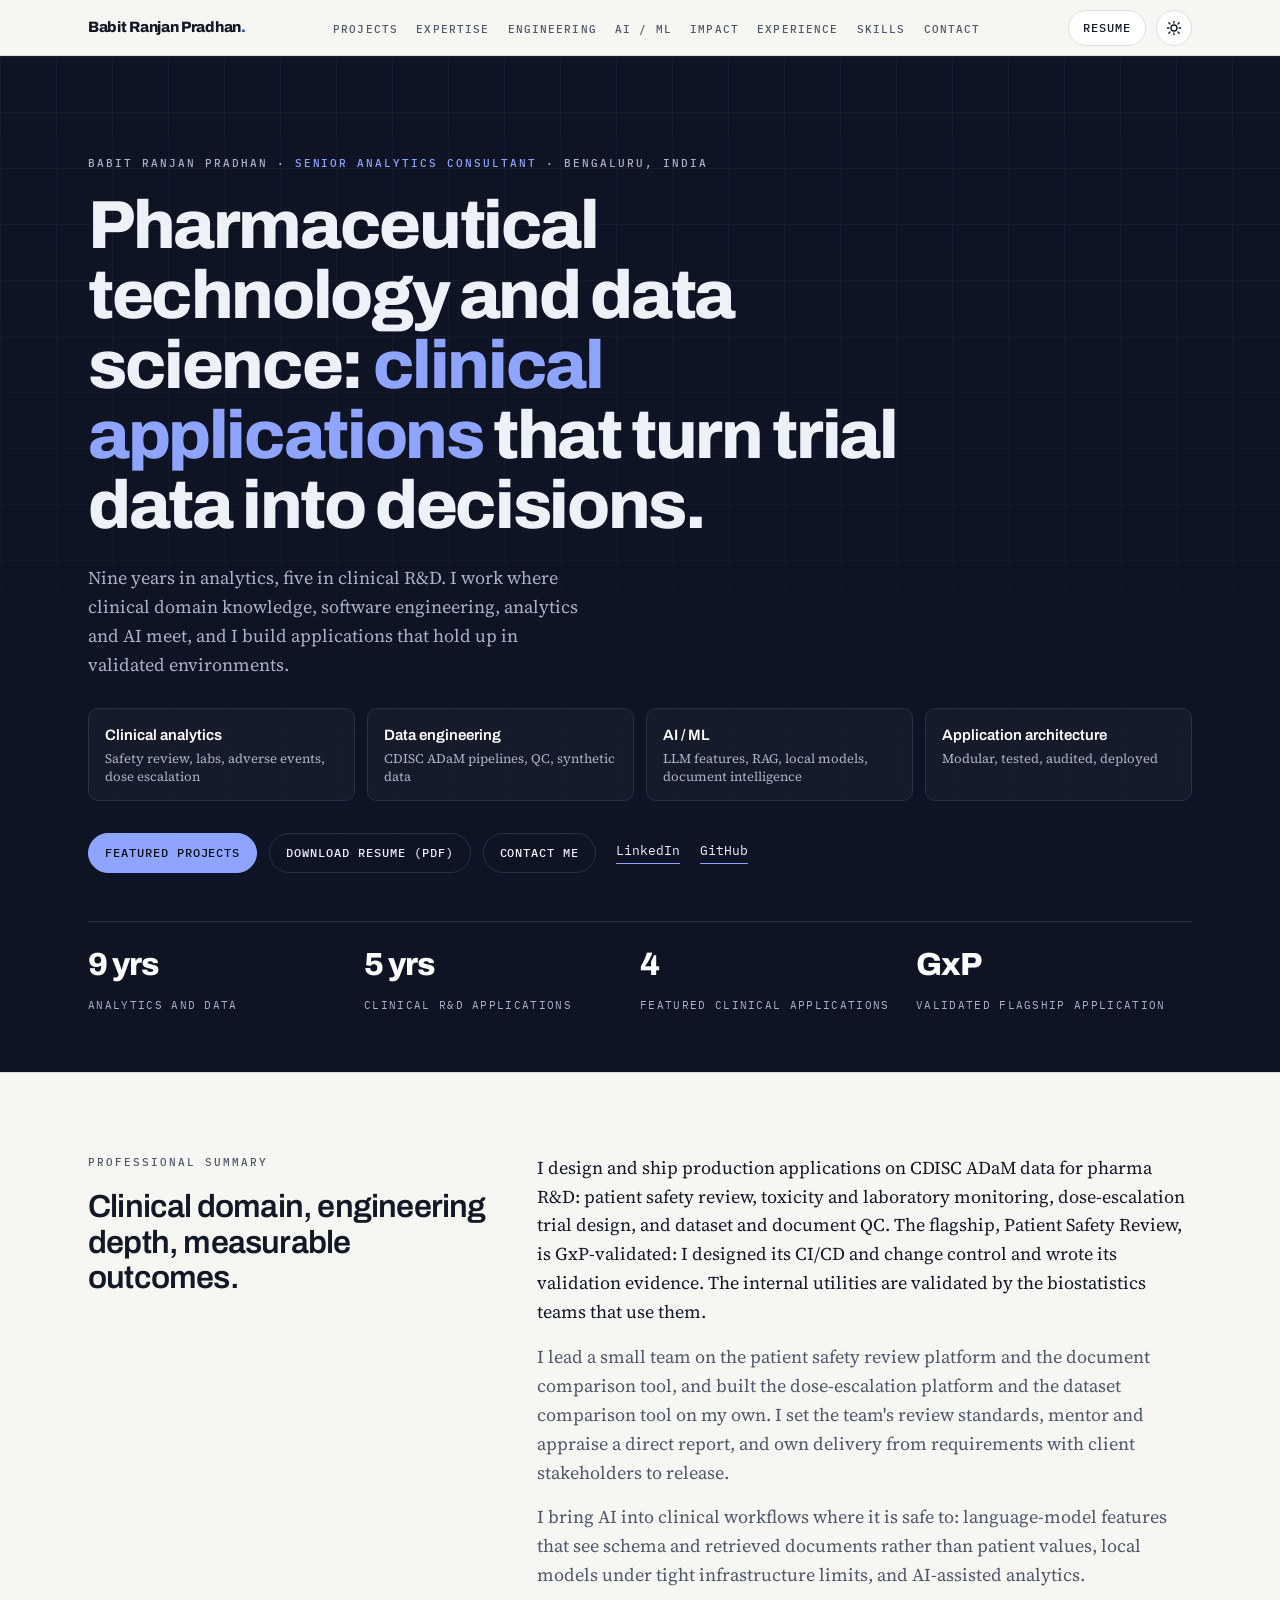
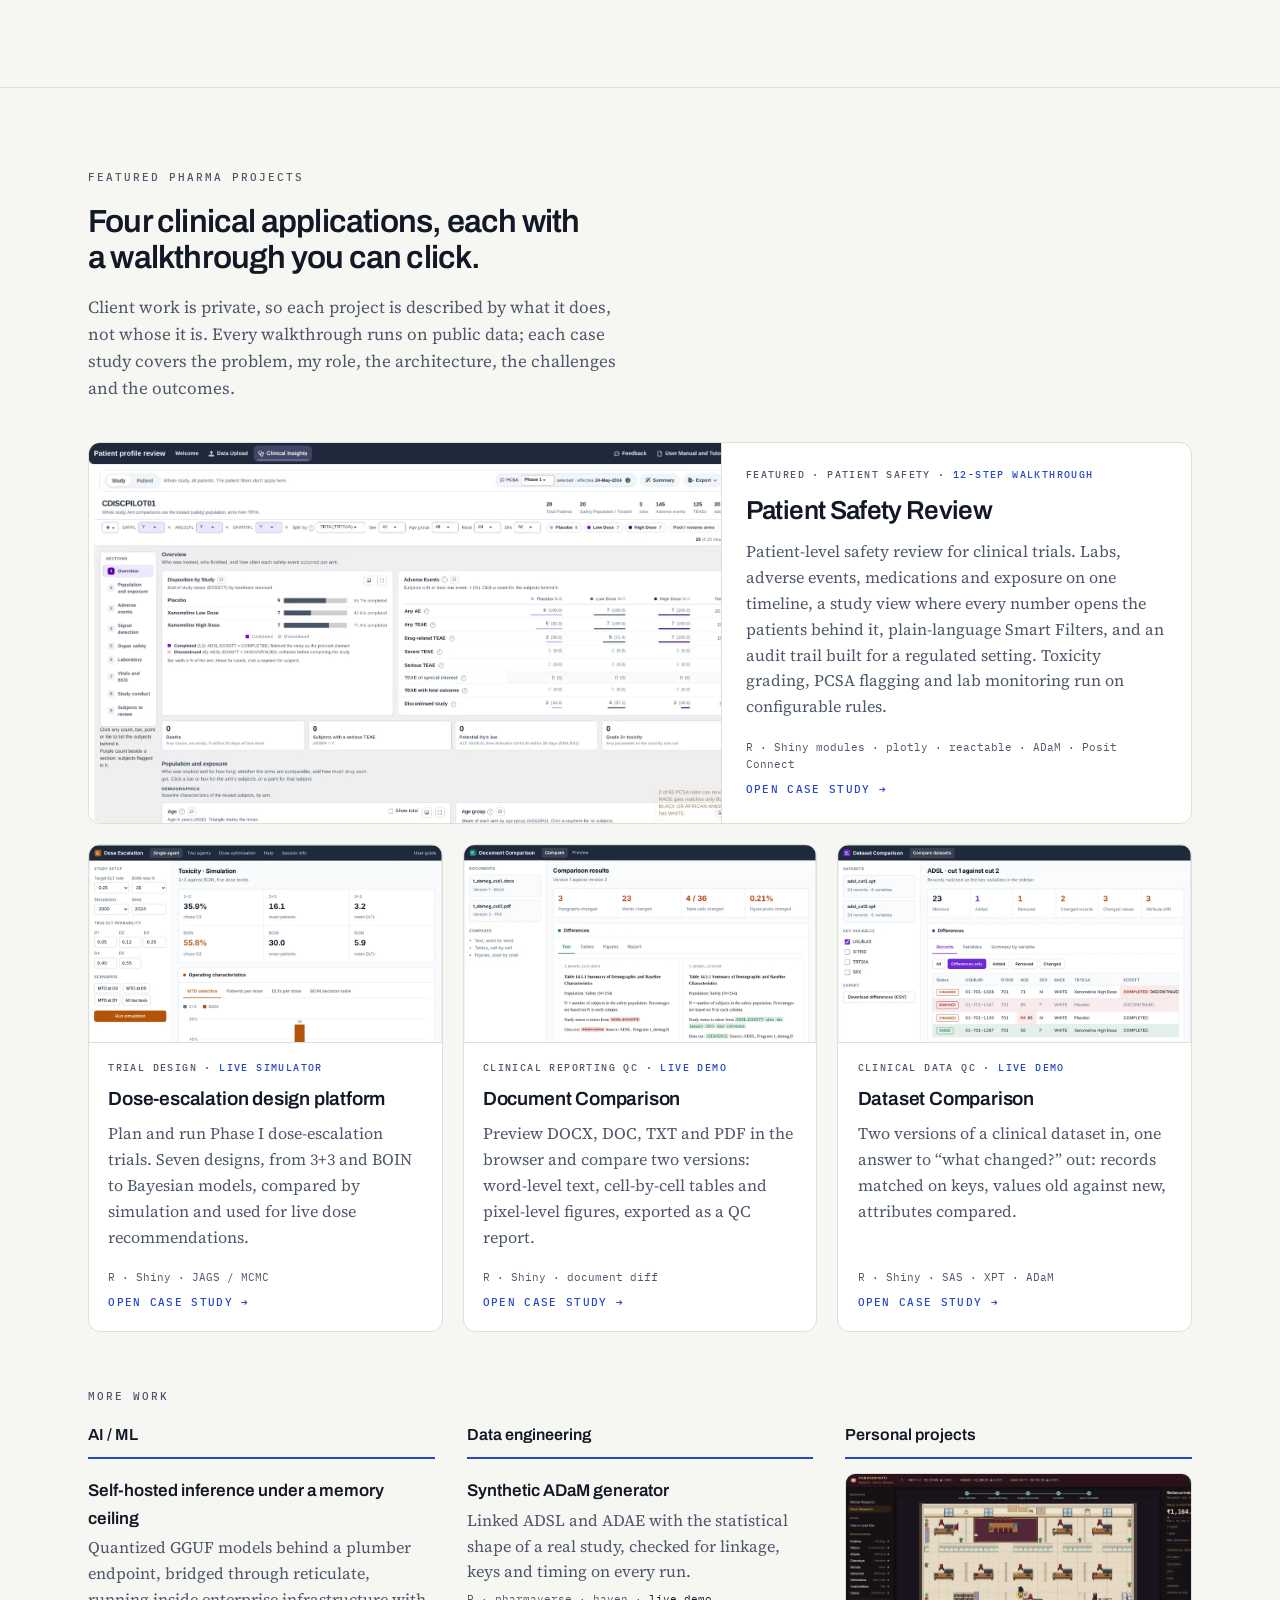
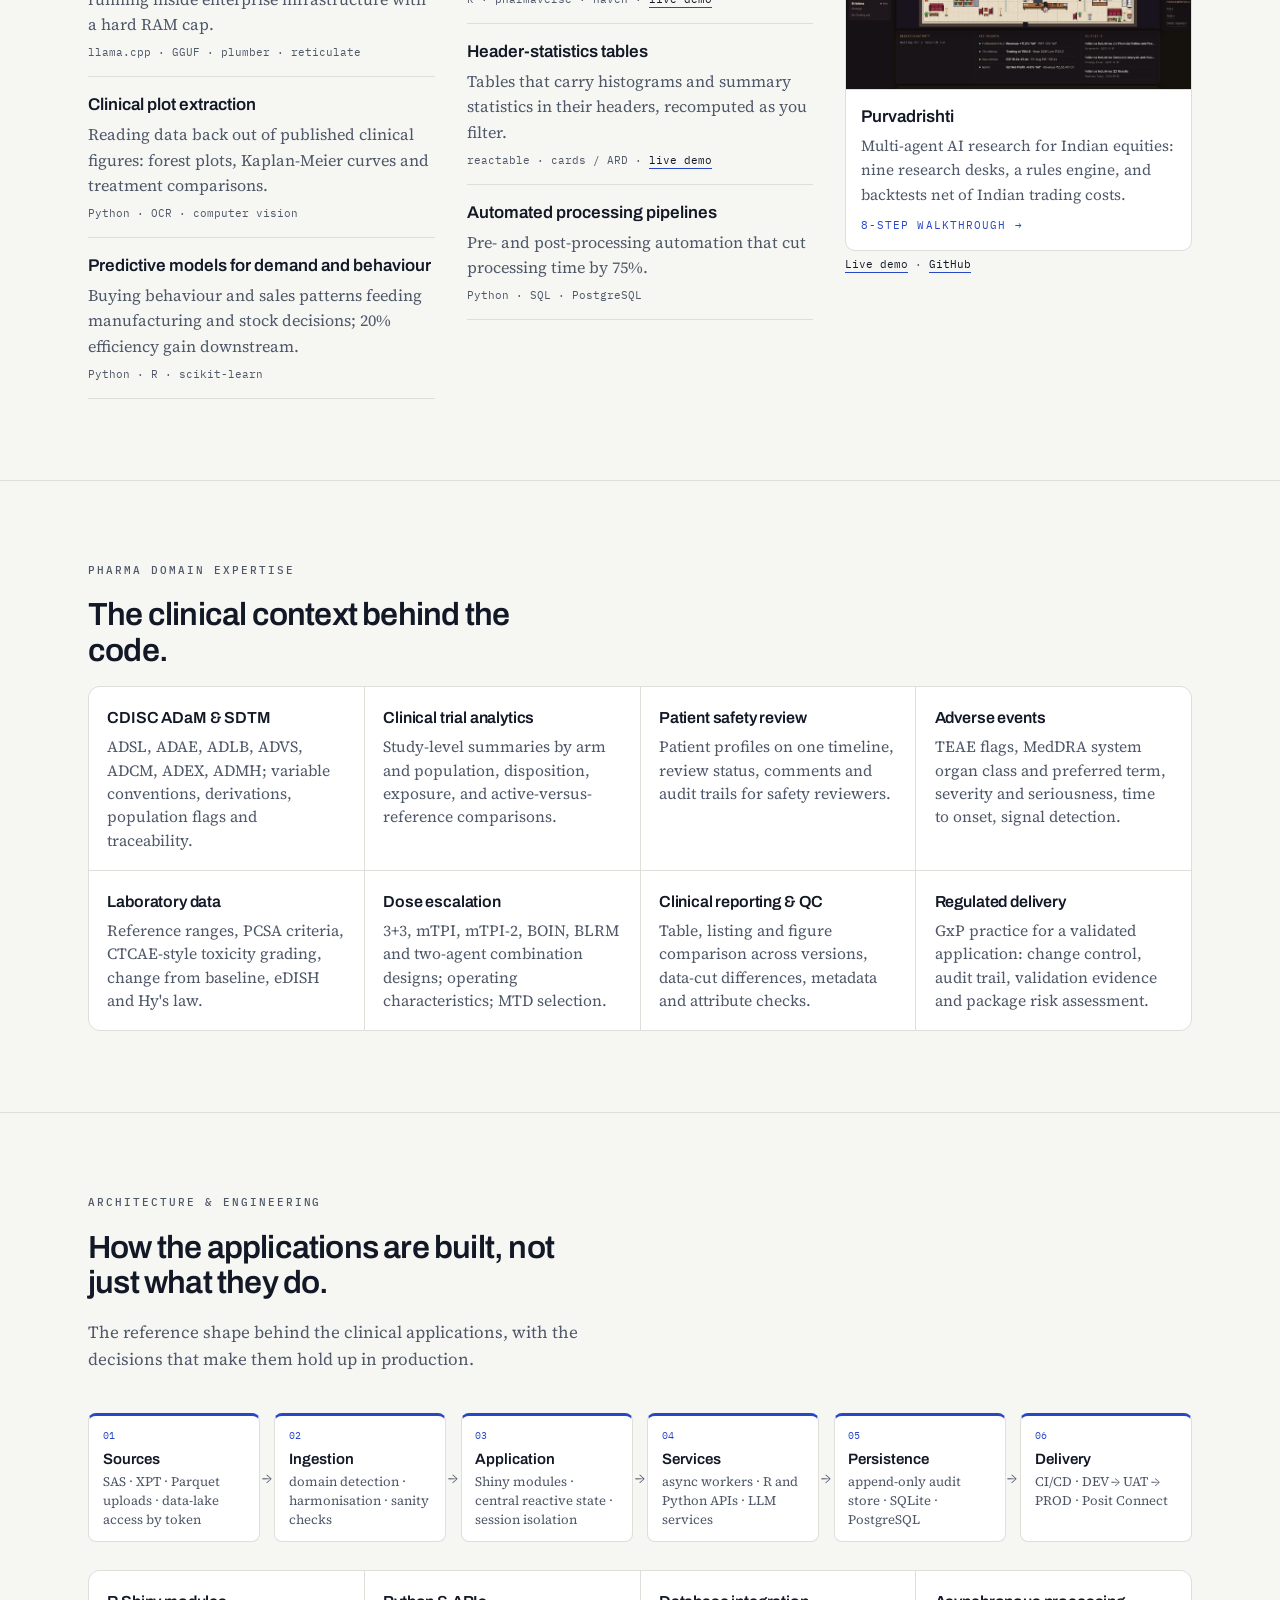
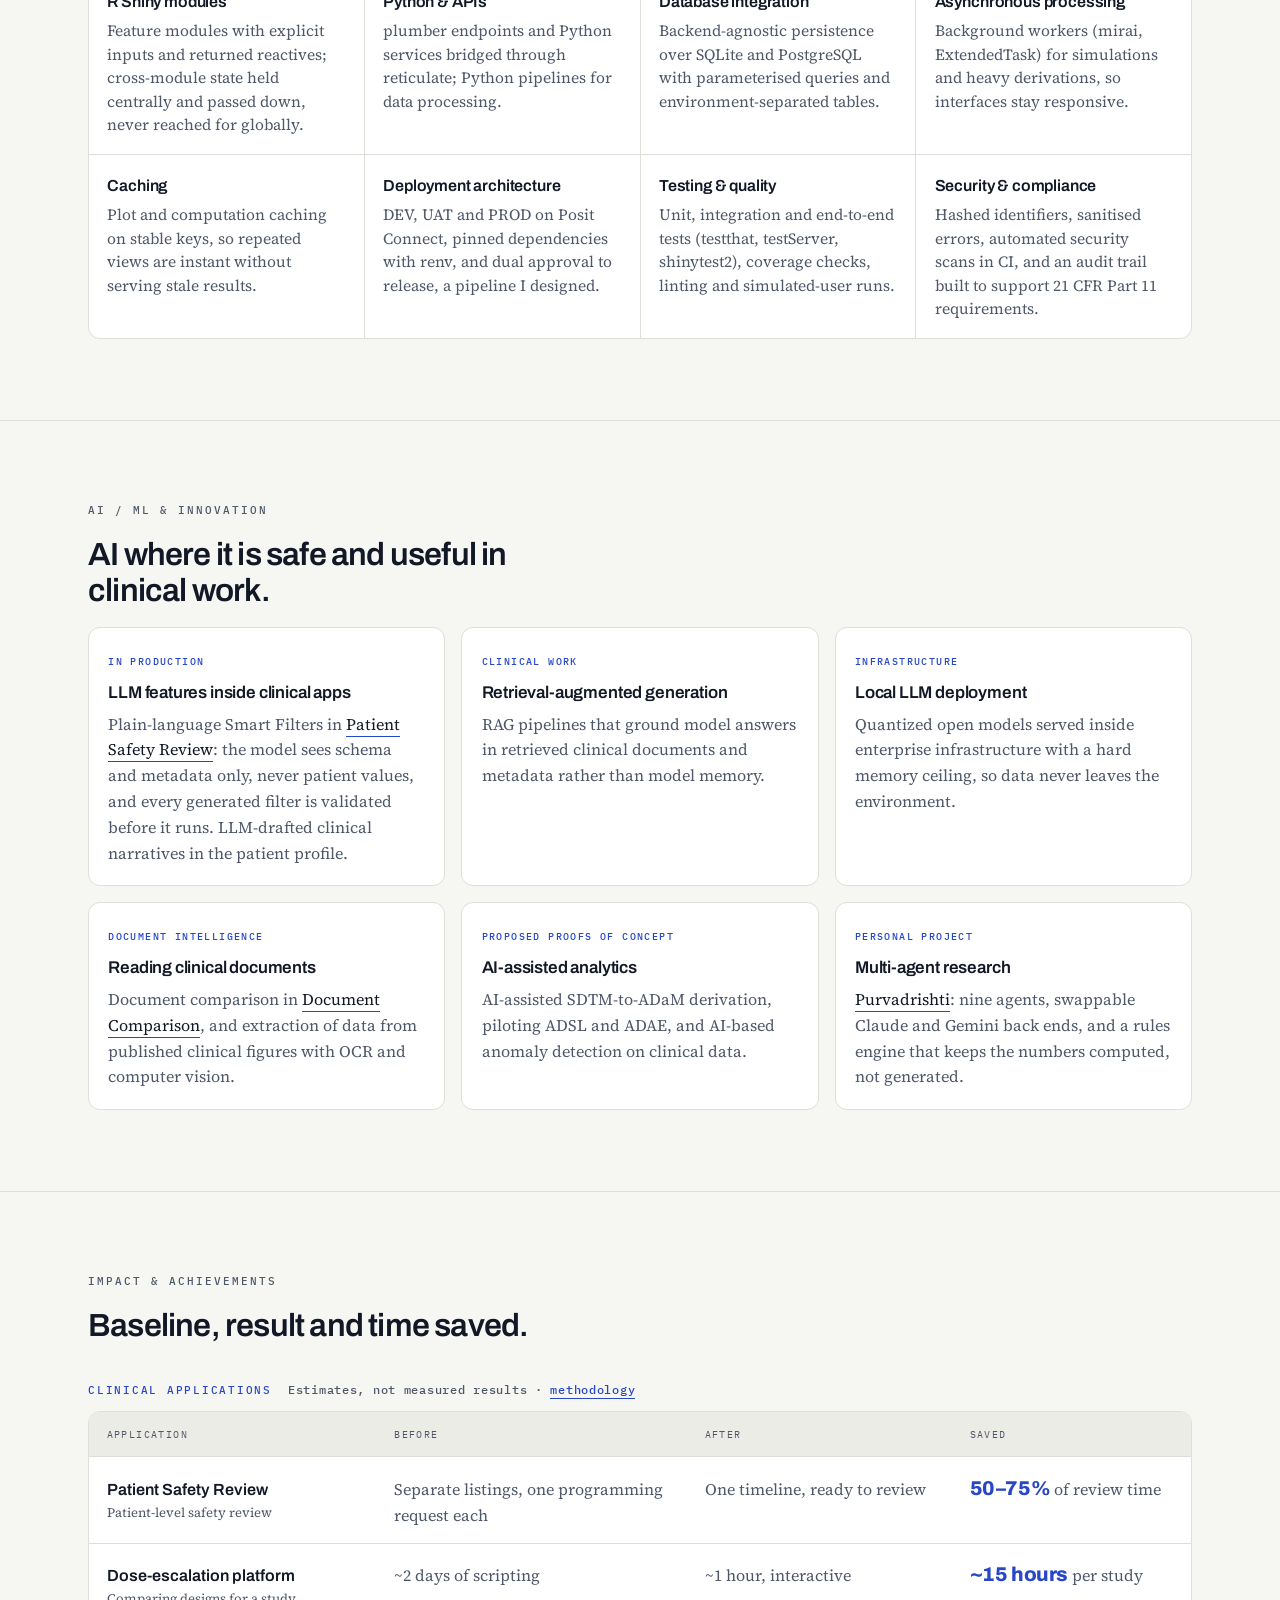
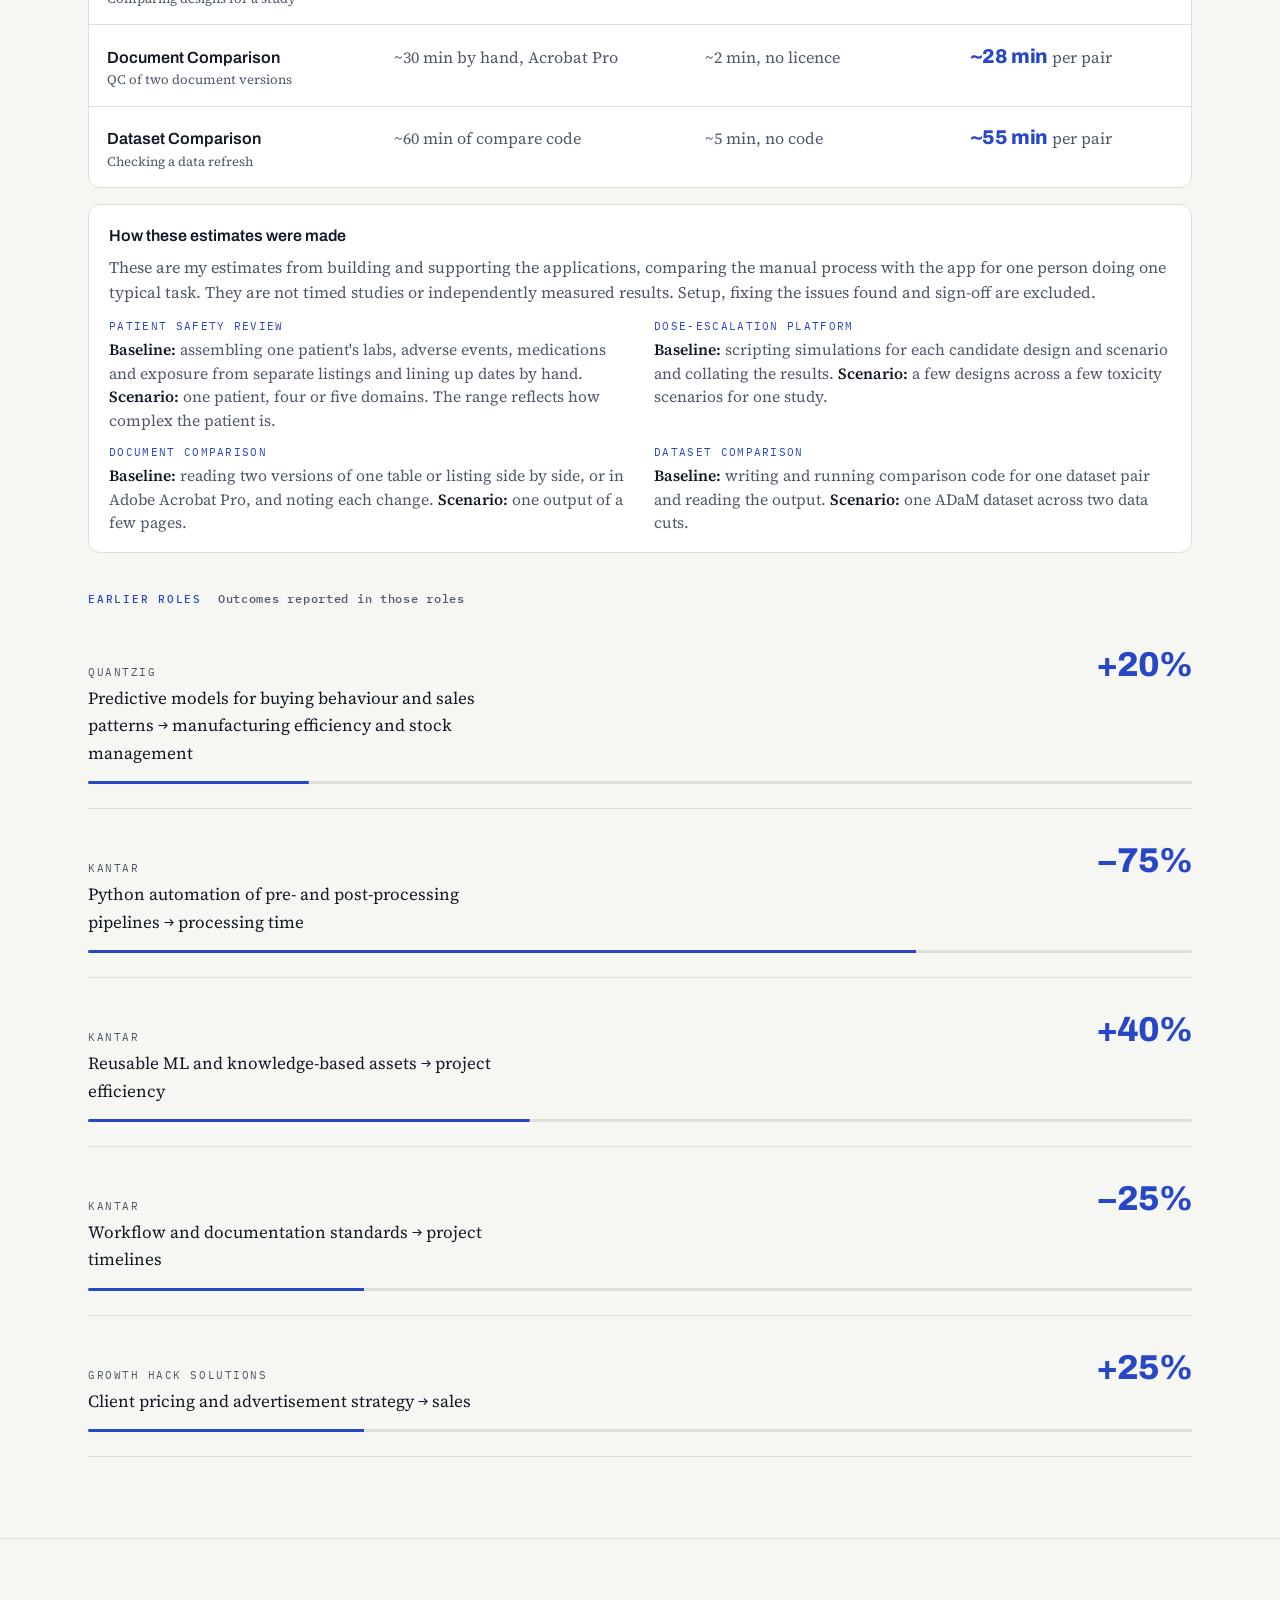
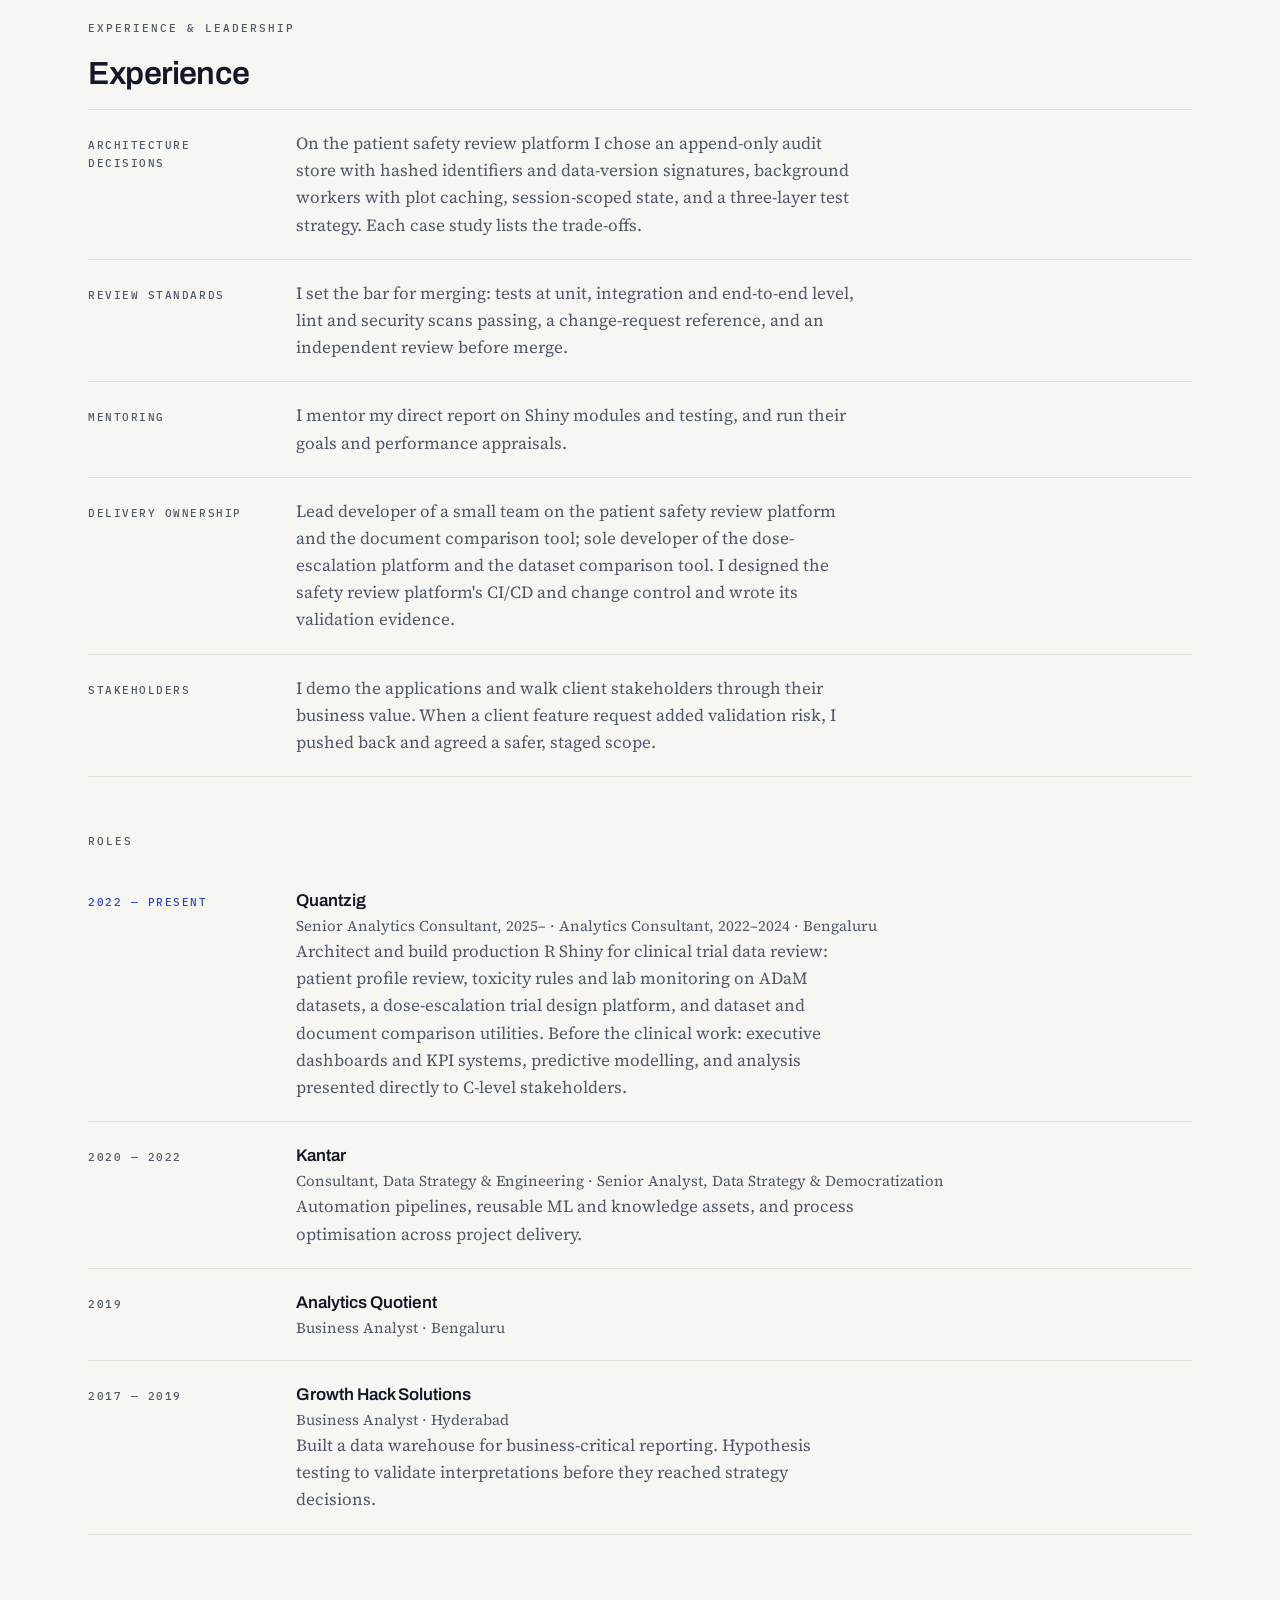
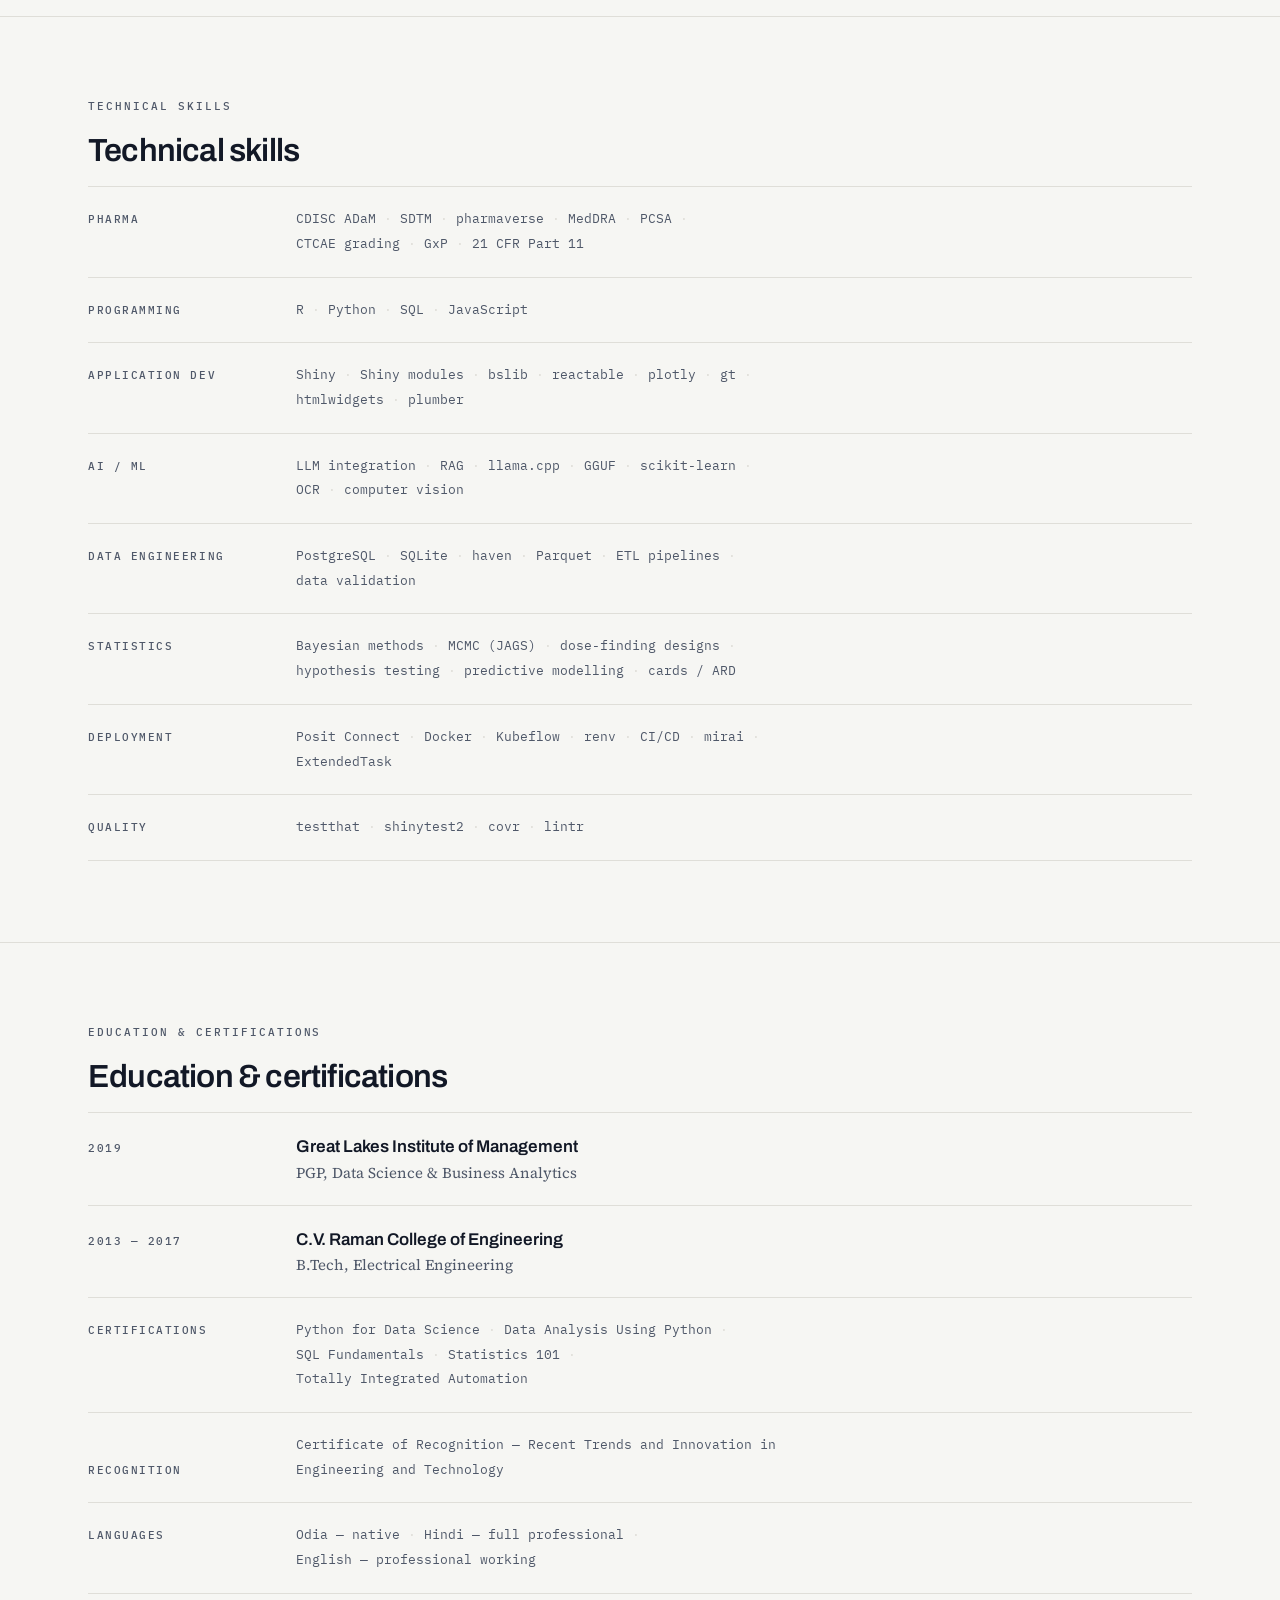
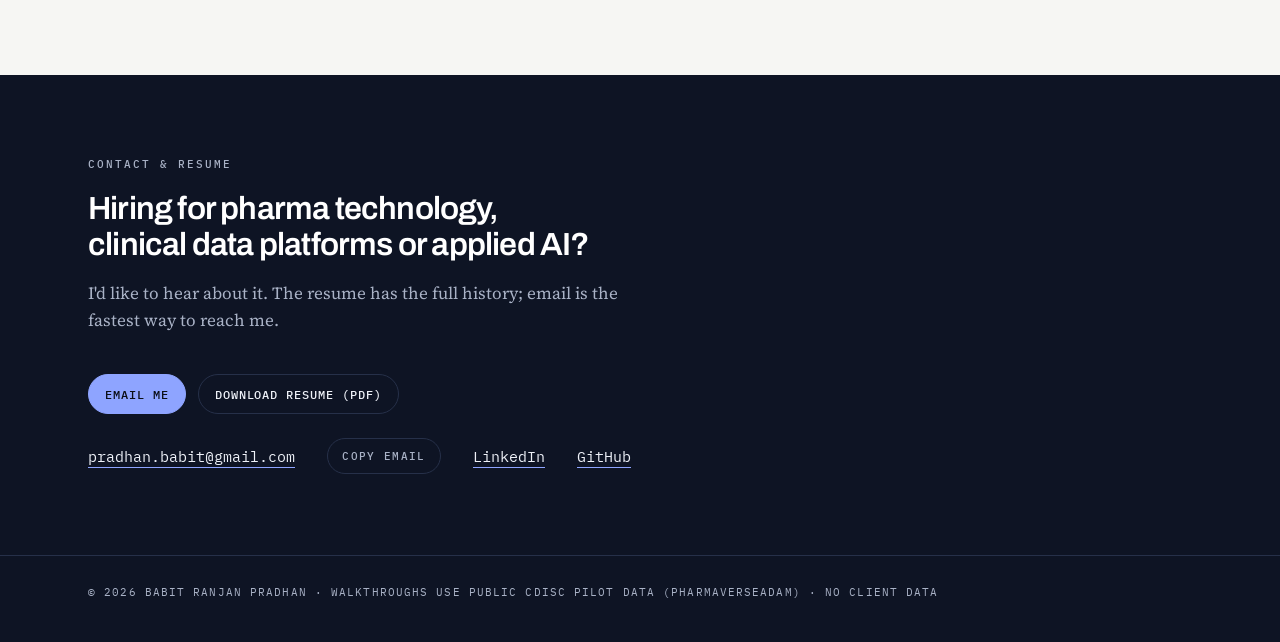
==== commit 716c3818: "Add files via upload" ====
--- a/index.html
+++ b/index.html
@@ -22,7 +22,7 @@
 <meta name="theme-color" content="#0E1424">
 <link rel="icon" href="data:image/svg+xml,%3Csvg xmlns='http://www.w3.org/2000/svg' viewBox='0 0 32 32'%3E%3Crect width='32' height='32' rx='7' fill='%230E1424'/%3E%3Crect x='7' y='15' width='18' height='2.5' rx='1' fill='%238EA4FF'/%3E%3Crect x='14.75' y='8' width='2.5' height='16' rx='1' fill='%23EEF1F8'/%3E%3C/svg%3E">
 <script>try{if(localStorage.getItem("bp-theme")==="dark")document.documentElement.setAttribute("data-theme","dark");}catch(e){}</script>
-<script type="application/ld+json">{"@context":"https://schema.org","@graph":[{"@type":"Person","name":"Babit Ranjan Pradhan","jobTitle":"Senior Analytics Consultant","description":"Pharmaceutical technology and data science: clinical applications on CDISC ADaM, data engineering and AI.","address":{"@type":"PostalAddress","addressLocality":"Bengaluru","addressCountry":"IN"},"email":"mailto:pradhan.babit@gmail.com","url":"https://babitrp.github.io/","sameAs":["https://www.linkedin.com/in/babit-ranjan-pradhan/","https://github.com/babitrp"],"knowsAbout":["CDISC ADaM","SDTM","Clinical trial analytics","Patient safety review","Dose escalation designs","R Shiny","Python","Data engineering","LLM integration","Retrieval-augmented generation","GxP"],"alumniOf":[{"@type":"CollegeOrUniversity","name":"Great Lakes Institute of Management"},{"@type":"CollegeOrUniversity","name":"C.V. Raman College of Engineering"}]},{"@type":"ItemList","name":"Featured projects","itemListElement":[{"@type":"ListItem","position":1,"item":{"@type":"CreativeWork","name":"Patient Explorer","url":"https://babitrp.github.io/work/patient-explorer/"}},{"@type":"ListItem","position":2,"item":{"@type":"CreativeWork","name":"DEEP dose-escalation platform","url":"https://babitrp.github.io/work/deep/"}},{"@type":"ListItem","position":3,"item":{"@type":"CreativeWork","name":"PreviewR","url":"https://babitrp.github.io/work/previewr/"}},{"@type":"ListItem","position":4,"item":{"@type":"CreativeWork","name":"InsightsDiff","url":"https://babitrp.github.io/work/insightsdiff/"}},{"@type":"ListItem","position":5,"item":{"@type":"CreativeWork","name":"Header-statistics tables","url":"https://babitrp.github.io/work/header-tables/"}},{"@type":"ListItem","position":6,"item":{"@type":"CreativeWork","name":"Synthetic ADaM generator","url":"https://babitrp.github.io/work/synthetic-adam/"}},{"@type":"ListItem","position":7,"item":{"@type":"CreativeWork","name":"Purvadrishti","url":"https://babitrp.github.io/work/purvadrishti/"}}]}]}</script>
+<script type="application/ld+json">{"@context":"https://schema.org","@graph":[{"@type":"Person","name":"Babit Ranjan Pradhan","jobTitle":"Senior Analytics Consultant","description":"Pharmaceutical technology and data science: clinical applications on CDISC ADaM, data engineering and AI.","address":{"@type":"PostalAddress","addressLocality":"Bengaluru","addressCountry":"IN"},"email":"mailto:pradhan.babit@gmail.com","url":"https://babitrp.github.io/","sameAs":["https://www.linkedin.com/in/babit-ranjan-pradhan/","https://github.com/babitrp"],"knowsAbout":["CDISC ADaM","SDTM","Clinical trial analytics","Patient safety review","Dose escalation designs","R Shiny","Python","Data engineering","LLM integration","Retrieval-augmented generation","GxP"],"alumniOf":[{"@type":"CollegeOrUniversity","name":"Great Lakes Institute of Management"},{"@type":"CollegeOrUniversity","name":"C.V. Raman College of Engineering"}]},{"@type":"ItemList","name":"Featured projects","itemListElement":[{"@type":"ListItem","position":1,"item":{"@type":"CreativeWork","name":"Patient Safety Review","url":"https://babitrp.github.io/work/safety-review/"}},{"@type":"ListItem","position":2,"item":{"@type":"CreativeWork","name":"Dose-escalation design platform","url":"https://babitrp.github.io/work/dose-escalation/"}},{"@type":"ListItem","position":3,"item":{"@type":"CreativeWork","name":"Document Comparison","url":"https://babitrp.github.io/work/document-comparison/"}},{"@type":"ListItem","position":4,"item":{"@type":"CreativeWork","name":"Dataset Comparison","url":"https://babitrp.github.io/work/dataset-comparison/"}},{"@type":"ListItem","position":5,"item":{"@type":"CreativeWork","name":"Header-statistics tables","url":"https://babitrp.github.io/work/header-tables/"}},{"@type":"ListItem","position":6,"item":{"@type":"CreativeWork","name":"Synthetic ADaM generator","url":"https://babitrp.github.io/work/synthetic-adam/"}},{"@type":"ListItem","position":7,"item":{"@type":"CreativeWork","name":"Purvadrishti","url":"https://babitrp.github.io/work/purvadrishti/"}}]}]}</script>
 <link rel="preconnect" href="https://fonts.googleapis.com"><link rel="preconnect" href="https://fonts.gstatic.com" crossorigin><link href="https://fonts.googleapis.com/css2?family=Archivo:wght@600;800&family=Source+Serif+4:opsz,wght@8..60,400;8..60,600&family=IBM+Plex+Mono:wght@400;500&display=swap" rel="stylesheet">
 <link rel="stylesheet" href="assets/site.css">
 </head>
@@ -84,10 +84,10 @@
     </div>
     <div class="sumtext">
       <p>I design and ship production applications on CDISC ADaM data for pharma R&amp;D: patient safety review, toxicity and
-        laboratory monitoring, dose-escalation trial design, and dataset and document QC. The flagship, Patient Explorer, is
+        laboratory monitoring, dose-escalation trial design, and dataset and document QC. The flagship, Patient Safety Review, is
         GxP-validated: I designed its CI/CD and change control and wrote its validation evidence. The internal utilities are
         validated by the biostatistics teams that use them.</p>
-      <p>I lead a small team on Patient Explorer and PreviewR, and built DEEP and InsightsDiff on my own. I set the team's review
+      <p>I lead a small team on the patient safety review platform and the document comparison tool, and built the dose-escalation platform and the dataset comparison tool on my own. I set the team's review
         standards, mentor and appraise a direct report, and own delivery from requirements with client stakeholders to release.</p>
       <p>I bring AI into clinical workflows where it is safe to: language-model features that see schema and retrieved documents
         rather than patient values, local models under tight infrastructure limits, and AI-assisted analytics.</p>
@@ -102,23 +102,23 @@
     <p class="lede">Client work is private, so each project is described by what it does, not whose it is. Every walkthrough runs on
       public data; each case study covers the problem, my role, the architecture, the challenges and the outcomes.</p>
     <div class="grid"><article class="card wide">
-  <div class="th"><img loading="lazy" src="assets/img/thumb-patient-explorer.webp" alt="Patient Explorer study view with disposition and adverse event summaries by arm." decoding="async"></div>
-  <div class="bd"><span class="cat">Featured · Patient safety · <b>12-step walkthrough</b></span><h3><a href="work/patient-explorer/">Patient Explorer</a></h3><p>Patient-level safety review for clinical trials. Labs, adverse events, medications and exposure on one timeline, a study view where every number opens the patients behind it, plain-language Smart Filters, and an audit trail built for a regulated setting. Toxicity grading, PCSA flagging and lab monitoring run on configurable rules.</p>
+  <div class="th"><img loading="lazy" src="assets/img/thumb-safety-review.webp" alt="Patient Safety Review study view with disposition and adverse event summaries by arm." decoding="async"></div>
+  <div class="bd"><span class="cat">Featured · Patient safety · <b>12-step walkthrough</b></span><h3><a href="work/safety-review/">Patient Safety Review</a></h3><p>Patient-level safety review for clinical trials. Labs, adverse events, medications and exposure on one timeline, a study view where every number opens the patients behind it, plain-language Smart Filters, and an audit trail built for a regulated setting. Toxicity grading, PCSA flagging and lab monitoring run on configurable rules.</p>
     <p class="tech">R · Shiny modules · plotly · reactable · ADaM · Posit Connect</p><span class="go">Open case study &rarr;</span></div>
 </article>
 <article class="card">
-  <div class="th"><img loading="lazy" src="assets/img/thumb-deep.webp" alt="DEEP demo chart comparing how often 3+3 and BOIN pick each dose." decoding="async"></div>
-  <div class="bd"><span class="cat">Trial design · <b>Live simulator</b></span><h3><a href="work/deep/">DEEP dose-escalation platform</a></h3><p>Plan and run Phase I dose-escalation trials. Seven designs, from 3+3 and BOIN to Bayesian models, compared by simulation and used for live dose recommendations.</p>
+  <div class="th"><img loading="lazy" src="assets/img/thumb-dose-escalation.webp" alt="Dose-escalation demo chart comparing how often 3+3 and BOIN pick each dose." decoding="async"></div>
+  <div class="bd"><span class="cat">Trial design · <b>Live simulator</b></span><h3><a href="work/dose-escalation/">Dose-escalation design platform</a></h3><p>Plan and run Phase I dose-escalation trials. Seven designs, from 3+3 and BOIN to Bayesian models, compared by simulation and used for live dose recommendations.</p>
     <p class="tech">R · Shiny · JAGS / MCMC</p><span class="go">Open case study &rarr;</span></div>
 </article>
 <article class="card">
-  <div class="th"><img loading="lazy" src="assets/img/thumb-previewr.webp" alt="PreviewR demo comparing two versions of a demographics table." decoding="async"></div>
-  <div class="bd"><span class="cat">Clinical reporting QC · <b>Live demo</b></span><h3><a href="work/previewr/">PreviewR</a></h3><p>Preview DOCX, DOC, TXT and PDF in the browser and compare two versions: word-level text, cell-by-cell tables and pixel-level figures, exported as a QC report.</p>
+  <div class="th"><img loading="lazy" src="assets/img/thumb-document-comparison.webp" alt="Document Comparison demo comparing two versions of a demographics table." decoding="async"></div>
+  <div class="bd"><span class="cat">Clinical reporting QC · <b>Live demo</b></span><h3><a href="work/document-comparison/">Document Comparison</a></h3><p>Preview DOCX, DOC, TXT and PDF in the browser and compare two versions: word-level text, cell-by-cell tables and pixel-level figures, exported as a QC report.</p>
     <p class="tech">R · Shiny · document diff</p><span class="go">Open case study &rarr;</span></div>
 </article>
 <article class="card">
-  <div class="th"><img loading="lazy" src="assets/img/thumb-insightsdiff.webp" alt="InsightsDiff demo listing changed records between two ADSL cuts." decoding="async"></div>
-  <div class="bd"><span class="cat">Clinical data QC · <b>Live demo</b></span><h3><a href="work/insightsdiff/">InsightsDiff</a></h3><p>Two versions of a clinical dataset in, one answer to “what changed?” out: records matched on keys, values old against new, attributes compared.</p>
+  <div class="th"><img loading="lazy" src="assets/img/thumb-dataset-comparison.webp" alt="Dataset Comparison demo listing changed records between two ADSL cuts." decoding="async"></div>
+  <div class="bd"><span class="cat">Clinical data QC · <b>Live demo</b></span><h3><a href="work/dataset-comparison/">Dataset Comparison</a></h3><p>Two versions of a clinical dataset in, one answer to “what changed?” out: records matched on keys, values old against new, attributes compared.</p>
     <p class="tech">R · Shiny · SAS · XPT · ADaM</p><span class="go">Open case study &rarr;</span></div>
 </article></div>
 
@@ -192,14 +192,14 @@
     <h2 id="ai-h">AI where it is safe and useful in clinical work.</h2>
     <div class="agrid">
       <div><span class="ak">In production</span><h3>LLM features inside clinical apps</h3><p>Plain-language Smart Filters in
-        <a href="work/patient-explorer/">Patient Explorer</a>: the model sees schema and metadata only, never patient values, and
+        <a href="work/safety-review/">Patient Safety Review</a>: the model sees schema and metadata only, never patient values, and
         every generated filter is validated before it runs. LLM-drafted clinical narratives in the patient profile.</p></div>
       <div><span class="ak">Clinical work</span><h3>Retrieval-augmented generation</h3><p>RAG pipelines that ground model answers in
         retrieved clinical documents and metadata rather than model memory.</p></div>
       <div><span class="ak">Infrastructure</span><h3>Local LLM deployment</h3><p>Quantized open models served inside enterprise
         infrastructure with a hard memory ceiling, so data never leaves the environment.</p></div>
       <div><span class="ak">Document intelligence</span><h3>Reading clinical documents</h3><p>Document comparison in
-        <a href="work/previewr/">PreviewR</a>, and extraction of data from published clinical figures with OCR and computer vision.</p></div>
+        <a href="work/document-comparison/">Document Comparison</a>, and extraction of data from published clinical figures with OCR and computer vision.</p></div>
       <div><span class="ak">Proposed proofs of concept</span><h3>AI-assisted analytics</h3><p>AI-assisted SDTM-to-ADaM derivation,
         piloting ADSL and ADAE, and AI-based anomaly detection on clinical data.</p></div>
       <div><span class="ak">Personal project</span><h3>Multi-agent research</h3><p><a href="work/purvadrishti/">Purvadrishti</a>: nine
@@ -215,13 +215,13 @@
     <h3 class="igroup">Clinical applications <span>Estimates, not measured results · <a href="#method">methodology</a></span></h3>
     <div class="itable" role="table" aria-label="Clinical application impact">
       <div class="ir ih" role="row"><span role="columnheader">Application</span><span role="columnheader">Before</span><span role="columnheader">After</span><span role="columnheader">Saved</span></div>
-      <div class="ir" role="row"><span role="cell"><a href="work/patient-explorer/">Patient Explorer</a><small>Patient-level safety review</small></span>
+      <div class="ir" role="row"><span role="cell"><a href="work/safety-review/">Patient Safety Review</a><small>Patient-level safety review</small></span>
         <span role="cell">Separate listings, one programming request each</span><span role="cell">One timeline, ready to review</span><span role="cell"><b>50–75%</b> of review time</span></div>
-      <div class="ir" role="row"><span role="cell"><a href="work/deep/">DEEP</a><small>Comparing designs for a study</small></span>
+      <div class="ir" role="row"><span role="cell"><a href="work/dose-escalation/">Dose-escalation platform</a><small>Comparing designs for a study</small></span>
         <span role="cell">~2 days of scripting</span><span role="cell">~1 hour, interactive</span><span role="cell"><b>~15 hours</b> per study</span></div>
-      <div class="ir" role="row"><span role="cell"><a href="work/previewr/">PreviewR</a><small>QC of two document versions</small></span>
+      <div class="ir" role="row"><span role="cell"><a href="work/document-comparison/">Document Comparison</a><small>QC of two document versions</small></span>
         <span role="cell">~30 min by hand, Acrobat Pro</span><span role="cell">~2 min, no licence</span><span role="cell"><b>~28 min</b> per pair</span></div>
-      <div class="ir" role="row"><span role="cell"><a href="work/insightsdiff/">InsightsDiff</a><small>Checking a data refresh</small></span>
+      <div class="ir" role="row"><span role="cell"><a href="work/dataset-comparison/">Dataset Comparison</a><small>Checking a data refresh</small></span>
         <span role="cell">~60 min of compare code</span><span role="cell">~5 min, no code</span><span role="cell"><b>~55 min</b> per pair</span></div>
     </div>
     <div class="method" id="method">
@@ -230,14 +230,14 @@
         person doing one typical task. They are not timed studies or independently measured results. Setup, fixing the issues found
         and sign-off are excluded.</p>
       <dl>
-        <div><dt>Patient Explorer</dt><dd><b>Baseline:</b> assembling one patient's labs, adverse events, medications and exposure from
+        <div><dt>Patient Safety Review</dt><dd><b>Baseline:</b> assembling one patient's labs, adverse events, medications and exposure from
           separate listings and lining up dates by hand. <b>Scenario:</b> one patient, four or five domains. The range reflects how
           complex the patient is.</dd></div>
-        <div><dt>DEEP</dt><dd><b>Baseline:</b> scripting simulations for each candidate design and scenario and collating the results.
+        <div><dt>Dose-escalation platform</dt><dd><b>Baseline:</b> scripting simulations for each candidate design and scenario and collating the results.
           <b>Scenario:</b> a few designs across a few toxicity scenarios for one study.</dd></div>
-        <div><dt>PreviewR</dt><dd><b>Baseline:</b> reading two versions of one table or listing side by side, or in Adobe Acrobat Pro,
+        <div><dt>Document Comparison</dt><dd><b>Baseline:</b> reading two versions of one table or listing side by side, or in Adobe Acrobat Pro,
           and noting each change. <b>Scenario:</b> one output of a few pages.</dd></div>
-        <div><dt>InsightsDiff</dt><dd><b>Baseline:</b> writing and running comparison code for one dataset pair and reading the output.
+        <div><dt>Dataset Comparison</dt><dd><b>Baseline:</b> writing and running comparison code for one dataset pair and reading the output.
           <b>Scenario:</b> one ADaM dataset across two data cuts.</dd></div>
       </dl>
     </div>
@@ -265,15 +265,15 @@
     <p class="eyebrow">Experience &amp; leadership</p>
     <h2 id="exp-h">Experience</h2>
     <div class="lead">
-      <div class="row"><div class="key">Architecture decisions</div><div><p>On Patient Explorer I chose an append-only audit store with
+      <div class="row"><div class="key">Architecture decisions</div><div><p>On the patient safety review platform I chose an append-only audit store with
         hashed identifiers and data-version signatures, background workers with plot caching, session-scoped state, and a three-layer
         test strategy. Each case study lists the trade-offs.</p></div></div>
       <div class="row"><div class="key">Review standards</div><div><p>I set the bar for merging: tests at unit, integration and
         end-to-end level, lint and security scans passing, a change-request reference, and an independent review before merge.</p></div></div>
       <div class="row"><div class="key">Mentoring</div><div><p>I mentor my direct report on Shiny modules and testing, and run their
         goals and performance appraisals.</p></div></div>
-      <div class="row"><div class="key">Delivery ownership</div><div><p>Lead developer of a small team on Patient Explorer and PreviewR;
-        sole developer of DEEP and InsightsDiff. I designed Patient Explorer's CI/CD and change control and wrote its validation
+      <div class="row"><div class="key">Delivery ownership</div><div><p>Lead developer of a small team on the patient safety review platform and the document comparison tool;
+        sole developer of the dose-escalation platform and the dataset comparison tool. I designed the safety review platform's CI/CD and change control and wrote its validation
         evidence.</p></div></div>
       <div class="row"><div class="key">Stakeholders</div><div><p>I demo the applications and walk client stakeholders through their
         business value. When a client feature request added validation risk, I pushed back and agreed a safer, staged scope.</p></div></div>
--- a/assets/site.css
+++ b/assets/site.css
@@ -0,0 +1,824 @@
+
+:root{--ink:#121826;--ink-soft:#4F5869;--surface:#F6F6F3;--surface-2:#ECECE7;--panel:#FFFFFF;--rule:#DFDED8;
+  --band:#2847C7;--band-ink:#FFFFFF;--band-soft:rgba(40,71,199,.09);--flag:#C2410C;--flag-soft:rgba(194,65,12,.11);
+  --add:#15803D;--add-bg:rgba(21,128,61,.12);--del:#B42318;--del-bg:rgba(180,35,24,.10);--hero:#0E1424;--hero-ink:#EEF1F8;
+  --hero-soft:#A9B2C6;--hero-rule:#263049;--max:72rem;--nav-h:3.5rem;color-scheme:light}
+:root[data-theme="dark"]{--ink:#E7EAF1;--ink-soft:#A0A8B8;--surface:#0B0E15;--surface-2:#141925;--panel:#10141E;
+  --rule:#232A3A;--band:#8EA4FF;--band-ink:#0B0E15;--band-soft:rgba(142,164,255,.13);--flag:#F59E61;--flag-soft:rgba(245,158,97,.14);
+  --add:#4ADE80;--add-bg:rgba(74,222,128,.13);--del:#F87171;--del-bg:rgba(248,113,113,.13);--hero:#070A11;--hero-rule:#1C2335;color-scheme:dark}
+
+
+::selection{background:var(--band);color:var(--band-ink)}
+*{box-sizing:border-box}
+html{-webkit-text-size-adjust:100%;scroll-behavior:smooth;scroll-padding-top:5rem}
+body{margin:0;background:var(--surface);color:var(--ink);font-family:"Source Serif 4",Georgia,serif;
+  font-size:clamp(1rem,.95rem + .25vw,1.0625rem);line-height:1.6;-webkit-font-smoothing:antialiased}
+.wrap{max-width:var(--max);margin:0 auto;padding:0 1.5rem}
+p{margin:0 0 1rem}
+img{max-width:100%}
+.mono{font-family:"IBM Plex Mono",monospace;font-variant-numeric:tabular-nums}
+a{color:var(--ink);text-decoration:none;border-bottom:1px solid var(--band);padding-bottom:1px}
+a:hover{color:var(--band)}
+:focus-visible{outline:2px solid var(--band);outline-offset:2px;border-radius:3px}
+.skip{position:absolute;left:1.5rem;top:-4rem;z-index:90;background:var(--ink);color:var(--surface);border:0;
+  font-family:"IBM Plex Mono",monospace;font-size:.75rem;letter-spacing:.12em;text-transform:uppercase;padding:.6rem 1rem;transition:top .2s}
+.skip:focus{top:.5rem;color:var(--surface)}
+.eyebrow{font-family:"IBM Plex Mono",monospace;font-size:.6875rem;font-weight:500;letter-spacing:.18em;text-transform:uppercase;
+  color:var(--ink-soft);margin:0 0 1.1rem}
+h1,h2,h3{font-family:Archivo,system-ui,sans-serif;font-weight:600;letter-spacing:-.02em;margin:0}
+h2{font-size:clamp(1.5rem,1.2rem + 1vw,2.125rem);line-height:1.12;margin:0 0 1.1rem;max-width:28ch;letter-spacing:-.025em}
+h3{font-size:1.0625rem;letter-spacing:-.01em;margin:0 0 .35rem}
+.lede{max-width:60ch;color:var(--ink-soft);margin-bottom:2.5rem}
+section{padding:clamp(3.5rem,9vh,5.5rem) 0;border-top:1px solid var(--rule)}
+.row{display:grid;gap:.35rem 2rem;padding:1.25rem 0;border-bottom:1px solid var(--rule)}
+.row:first-of-type{border-top:1px solid var(--rule)}
+@media(min-width:44rem){.row{grid-template-columns:11rem 1fr;align-items:baseline}}
+.row>*{min-width:0}
+.row .key{font-family:"IBM Plex Mono",monospace;font-size:.6875rem;font-weight:500;letter-spacing:.14em;text-transform:uppercase;color:var(--ink-soft)}
+.row .key em{font-style:normal;color:var(--band)}
+.row p{color:var(--ink-soft);margin:0;max-width:62ch}
+.row p+p{margin-top:.6rem}
+.row h3+p{margin-top:.1rem}
+.chips{font-family:"IBM Plex Mono",monospace;font-size:.8125rem;line-height:1.9;margin:0}
+.chips span{display:inline-block;max-width:100%}
+.chips span::after{content:" · ";color:var(--rule);white-space:pre}
+.chips span:last-child::after{content:""}
+.pull{font-family:Archivo,system-ui,sans-serif;font-weight:600;font-size:clamp(1.125rem,1rem + .6vw,1.375rem);letter-spacing:-.015em;
+  line-height:1.35;max-width:46ch;margin:2.5rem 0 0;padding-left:1.25rem;border-left:2px solid var(--band)}
+.note{font-family:"IBM Plex Mono",monospace;font-size:.75rem;color:var(--ink-soft);margin:1rem 0 0;line-height:1.6}
+.panel{background:var(--panel);border:1px solid var(--rule);border-radius:10px;padding:clamp(.75rem,2vw,1.5rem)}
+.btn{font-family:"IBM Plex Mono",monospace;font-size:.75rem;font-weight:500;letter-spacing:.08em;text-transform:uppercase;background:var(--panel);
+  color:var(--ink);border:1px solid var(--rule);border-radius:999px;padding:.55rem 1rem;min-height:2.5rem;cursor:pointer;
+  transition:background .2s,border-color .2s,color .2s;display:inline-flex;align-items:center;gap:.4rem;text-decoration:none}
+.btn:hover:not(:disabled){border-color:var(--ink-soft);color:var(--ink)}
+.btn.pri{background:var(--band);border-color:var(--band);color:var(--band-ink)}
+.btn.pri:hover:not(:disabled){filter:brightness(1.08);color:var(--band-ink)}
+.btn:disabled{opacity:.45;cursor:default}
+.tabs{display:flex;flex-wrap:wrap;gap:.25rem;border-bottom:1px solid var(--rule);margin:0 0 1.25rem}
+.tabs button{font-family:"IBM Plex Mono",monospace;font-size:.6875rem;font-weight:500;letter-spacing:.12em;text-transform:uppercase;background:none;
+  border:0;border-bottom:2px solid transparent;color:var(--ink-soft);padding:.75rem .9rem .6rem;cursor:pointer;min-height:2.75rem}
+.tabs button[aria-selected="true"]{color:var(--band);border-bottom-color:var(--band)}
+.tabs button:hover{color:var(--ink)}
+.field{display:flex;flex-direction:column;gap:.3rem;font-family:"IBM Plex Mono",monospace;font-size:.6875rem;letter-spacing:.1em;
+  text-transform:uppercase;color:var(--ink-soft);margin:0}
+.field input,.field select{font-family:"IBM Plex Mono",monospace;font-size:.875rem;letter-spacing:0;text-transform:none;color:var(--ink);
+  background:var(--surface);border:1px solid var(--rule);border-radius:6px;padding:.45rem .55rem;min-height:2.25rem}
+.tbl-wrap{overflow-x:auto;border:1px solid var(--rule);border-radius:8px}
+table.dt{border-collapse:collapse;width:100%;font-family:"IBM Plex Mono",monospace;font-size:.75rem;font-variant-numeric:tabular-nums}
+table.dt th,table.dt td{padding:.5rem .65rem;border-bottom:1px solid var(--rule);text-align:left;vertical-align:top;white-space:nowrap}
+table.dt th{font-weight:500;color:var(--ink-soft);letter-spacing:.06em;background:var(--surface-2);position:sticky;top:0}
+table.dt tr:last-child td{border-bottom:0}
+.tag{display:inline-block;font-size:.625rem;font-weight:500;letter-spacing:.1em;text-transform:uppercase;padding:.1rem .45rem;
+  border-radius:4px;border:1px solid currentColor}
+.tag.t-add{color:var(--add)}.tag.t-del{color:var(--del)}.tag.t-chg{color:var(--flag)}.tag.t-same{color:var(--ink-soft)}
+ins{background:var(--add-bg);color:var(--add);text-decoration:none;border-radius:2px;padding:0 .1em}
+del{background:var(--del-bg);color:var(--del);text-decoration:line-through;border-radius:2px;padding:0 .1em}
+.kpis{display:grid;grid-template-columns:repeat(auto-fit,minmax(9rem,1fr));gap:1px;background:var(--rule);border:1px solid var(--rule);
+  border-radius:8px;overflow:hidden;margin:0 0 1.25rem}
+.kpis div{background:var(--panel);padding:.85rem 1rem}
+.kpis b{display:block;font-family:Archivo,system-ui,sans-serif;font-weight:800;font-size:1.5rem;letter-spacing:-.02em;font-variant-numeric:tabular-nums}
+.kpis span{font-family:"IBM Plex Mono",monospace;font-size:.625rem;letter-spacing:.12em;text-transform:uppercase;color:var(--ink-soft)}
+.kpis .warn b{color:var(--flag)}.kpis .ok b{color:var(--band)}
+[hidden]{display:none!important}
+.sr{position:absolute;width:1px;height:1px;overflow:hidden;clip:rect(0 0 0 0);white-space:nowrap}
+
+
+/* nav */
+.nav{position:sticky;top:0;z-index:60;height:var(--nav-h);background:color-mix(in srgb,var(--surface) 94%,transparent);border-bottom:1px solid var(--rule)}
+.nav .wrap{display:flex;align-items:center;justify-content:space-between;height:100%;gap:1.25rem}
+.brand{font-family:Archivo,system-ui,sans-serif;font-weight:800;font-size:.9375rem;letter-spacing:-.02em;white-space:nowrap;border:0;color:var(--ink)}
+.brand span{color:var(--band)}
+.nav ul{display:flex;gap:1.4rem;list-style:none;margin:0;padding:0;overflow-x:auto;scrollbar-width:none}
+.nav ul::-webkit-scrollbar{display:none}
+.nav ul a{font-family:"IBM Plex Mono",monospace;font-size:.6875rem;font-weight:500;letter-spacing:.14em;text-transform:uppercase;color:var(--ink-soft);
+  border-bottom:1px solid transparent;padding-bottom:2px;white-space:nowrap}
+.nav ul a:hover{color:var(--ink)}
+.nav ul a[aria-current="true"]{color:var(--band);border-bottom-color:var(--band)}
+.nav .btn{min-height:2.25rem;padding:.4rem .9rem}
+.nav-r{display:flex;align-items:center;gap:.6rem}
+.theme{width:2.25rem;height:2.25rem;border-radius:50%;border:1px solid var(--rule);background:var(--panel);color:var(--ink);cursor:pointer;
+  display:inline-grid;place-items:center;padding:0;transition:border-color .2s}
+.theme:hover{border-color:var(--ink-soft)}
+.theme svg{width:16px;height:16px}
+.theme .moon,:root[data-theme="dark"] .theme .sun{display:none}
+:root[data-theme="dark"] .theme .moon{display:block}
+@media(max-width:58rem){.nav ul{display:none}}
+#progress{position:fixed;top:0;left:0;right:0;height:2px;z-index:70;pointer-events:none}
+#progress i{display:block;height:100%;background:var(--band);transform:scaleX(0);transform-origin:left}
+
+/* hero */
+.hero{background:var(--hero);color:var(--hero-ink);padding:clamp(3.5rem,11vh,7rem) 0 clamp(2.5rem,6vh,3.5rem);border:0;position:relative;overflow:hidden}
+.hero::before{content:"";position:absolute;inset:0;background-image:linear-gradient(var(--hero-rule) 1px,transparent 1px),
+  linear-gradient(90deg,var(--hero-rule) 1px,transparent 1px);background-size:56px 56px;opacity:.35;
+  mask-image:linear-gradient(180deg,#000 0%,transparent 85%);-webkit-mask-image:linear-gradient(180deg,#000 0%,transparent 85%)}
+.hero .wrap{position:relative}
+.hero .eyebrow{color:var(--hero-soft)}
+.hero .eyebrow b{color:#8EA4FF;font-weight:500}
+.hero h1{font-weight:800;font-size:clamp(2.25rem,1.3rem + 4vw,4.25rem);line-height:1.03;letter-spacing:-.035em;margin:0 0 1.5rem;max-width:19ch}
+.hero h1 em{font-style:normal;color:#8EA4FF}
+.hero .intro{max-width:56ch;color:var(--hero-soft);font-size:1.0625em}
+.hero .cta{display:flex;flex-wrap:wrap;gap:.75rem;align-items:center;margin:2rem 0 0}
+.hero .btn{background:transparent;color:var(--hero-ink);border-color:var(--hero-rule)}
+.hero .btn:hover{border-color:var(--hero-soft);color:#fff}
+.hero .btn.pri{background:#8EA4FF;border-color:#8EA4FF;color:#0B0E15}
+.hero .btn.pri:hover{color:#0B0E15}
+.hero .cta a.lk{font-family:"IBM Plex Mono",monospace;font-size:.8125rem;color:var(--hero-ink);border-bottom-color:#8EA4FF;margin-left:.5rem}
+.facts{display:grid;grid-template-columns:repeat(4,minmax(0,1fr));margin:3rem 0 0;border-top:1px solid var(--hero-rule)}
+.facts div{padding:1.1rem 1.25rem 0 0}
+.facts b{display:block;font-family:Archivo,system-ui,sans-serif;font-weight:800;font-size:clamp(1.5rem,1.2rem + 1vw,2.125rem);letter-spacing:-.03em;color:#fff}
+.facts span{font-family:"IBM Plex Mono",monospace;font-size:.6875rem;letter-spacing:.12em;text-transform:uppercase;color:var(--hero-soft)}
+@media(max-width:44rem){.facts{grid-template-columns:1fr 1fr;row-gap:1rem}}
+
+/* work grid */
+.grid{display:grid;grid-template-columns:repeat(6,minmax(0,1fr));gap:1.25rem}
+.grid>.card{grid-column:span 2}
+.card{position:relative;display:flex;flex-direction:column;background:var(--panel);border:1px solid var(--rule);border-radius:12px;overflow:hidden;
+  transition:border-color .2s,transform .2s,box-shadow .2s}
+.card:hover{border-color:var(--band);transform:translateY(-2px);box-shadow:0 10px 28px -16px rgba(18,24,38,.35)}
+.card .th{aspect-ratio:16/9;background:var(--surface-2);border-bottom:1px solid var(--rule);overflow:hidden}
+.card .th img{width:100%;height:100%;object-fit:cover;object-position:top left;display:block}
+.card .bd{padding:1.1rem 1.2rem 1.25rem;display:flex;flex-direction:column;gap:.45rem;flex:1}
+.card .cat{font-family:"IBM Plex Mono",monospace;font-size:.625rem;font-weight:500;letter-spacing:.14em;text-transform:uppercase;color:var(--ink-soft)}
+.card .cat b{color:var(--band);font-weight:500}
+.card h3{font-size:1.1875rem;margin:0}
+.card h3 a{border:0;color:var(--ink)}
+.card h3 a::after{content:"";position:absolute;inset:0;z-index:1}
+.card p{color:var(--ink-soft);margin:0;font-size:.95em}
+.card .tech{margin-top:auto;padding-top:.7rem;font-family:"IBM Plex Mono",monospace;font-size:.6875rem;color:var(--ink-soft)}
+.card .go{font-family:"IBM Plex Mono",monospace;font-size:.6875rem;font-weight:500;letter-spacing:.12em;text-transform:uppercase;color:var(--band)}
+.grid>.card.wide{grid-column:1/-1;flex-direction:row}
+.card.wide .th{flex:1.5;aspect-ratio:auto;border-bottom:0;border-right:1px solid var(--rule)}
+.card.wide .bd{flex:1;padding:1.5rem}
+.card.wide h3{font-size:1.625rem;letter-spacing:-.025em}
+@media(max-width:62rem){.grid{grid-template-columns:1fr 1fr}.grid>.card{grid-column:auto}.grid>.card.wide{grid-column:1/-1}}
+@media(max-width:40rem){.grid{grid-template-columns:1fr}.grid>.card.wide{grid-column:auto;flex-direction:column}
+  .card.wide .th{aspect-ratio:16/9;border-right:0;border-bottom:1px solid var(--rule)}}
+.also{display:grid;grid-template-columns:1fr 1fr;gap:0 2.5rem;margin-top:3rem}
+.also h3{grid-column:1/-1;font-family:"IBM Plex Mono",monospace;font-size:.6875rem;font-weight:500;letter-spacing:.18em;text-transform:uppercase;
+  color:var(--ink-soft);margin:0 0 .5rem}
+.also div{padding:1rem 0;border-top:1px solid var(--rule)}
+.also b{font-family:Archivo,system-ui,sans-serif;font-weight:600;display:block}
+.also p{color:var(--ink-soft);margin:.2rem 0 0;font-size:.95em}
+.also .t{font-family:"IBM Plex Mono",monospace;font-size:.6875rem;color:var(--ink-soft);margin-top:.35rem}
+@media(max-width:44rem){.also{grid-template-columns:1fr}}
+
+/* personal project */
+.proj{display:grid;grid-template-columns:minmax(0,1.3fr) minmax(0,1fr);background:#14100F;color:#EDE6E0;border-radius:14px;overflow:hidden;border:1px solid #2A2220}
+.proj .shot{border-right:1px solid #2A2220}
+.proj .shot img{display:block;width:100%;height:100%;object-fit:cover;object-position:top left}
+.proj .bd{padding:clamp(1.25rem,3vw,2.25rem);display:flex;flex-direction:column;gap:.75rem}
+.proj .cat{font-family:"IBM Plex Mono",monospace;font-size:.6875rem;letter-spacing:.16em;text-transform:uppercase;color:#E2B76A}
+.proj h3{font-size:clamp(1.5rem,1.2rem + 1vw,2rem);letter-spacing:-.03em;color:#fff}
+.proj p{color:#BFB3AA;margin:0}
+.proj .tech{font-family:"IBM Plex Mono",monospace;font-size:.6875rem;color:#BFB3AA;padding-top:.75rem;border-top:1px solid #2A2220;margin-top:auto}
+.proj .acts{display:flex;flex-wrap:wrap;gap:.6rem}
+.proj .btn{background:transparent;color:#EDE6E0;border-color:#3A302C}
+.proj .btn:hover{border-color:#BFB3AA;color:#fff}
+.proj .btn.pri{background:#E2B76A;border-color:#E2B76A;color:#14100F}
+.proj .btn.pri:hover{color:#14100F}
+@media(max-width:54rem){.proj{grid-template-columns:1fr}.proj .shot{border-right:0;border-bottom:1px solid #2A2220}}
+
+/* impact */
+.metric{padding:1.5rem 0;border-bottom:1px solid var(--rule)}
+.metric:first-of-type{border-top:1px solid var(--rule)}
+.metric-top{display:flex;justify-content:space-between;align-items:baseline;gap:1.5rem;margin-bottom:.875rem}
+.metric-what{max-width:48ch}
+.metric-org{font-family:"IBM Plex Mono",monospace;font-size:.6875rem;letter-spacing:.14em;text-transform:uppercase;color:var(--ink-soft);display:block;margin-bottom:.25rem}
+.metric-val{font-family:Archivo,system-ui,sans-serif;font-weight:800;font-size:clamp(1.5rem,1.2rem + 1.2vw,2.25rem);letter-spacing:-.03em;
+  color:var(--band);font-variant-numeric:tabular-nums;white-space:nowrap}
+.igroup{font-family:"IBM Plex Mono",monospace;font-size:.6875rem;font-weight:500;letter-spacing:.16em;text-transform:uppercase;color:var(--band);
+  margin:2.25rem 0 .25rem;display:flex;flex-wrap:wrap;gap:.25rem 1rem;align-items:baseline}
+.igroup span{color:var(--ink-soft);letter-spacing:.06em;text-transform:none;font-size:.75rem}
+.metric-val small{display:block;font-family:"IBM Plex Mono",monospace;font-weight:500;font-size:.6875rem;letter-spacing:.1em;text-transform:uppercase;
+  color:var(--ink-soft);text-align:right;margin-top:.15rem}
+.metric-org a{border:0;color:inherit}.metric-org a:hover{color:var(--band)}
+.cimpact{display:grid;grid-template-columns:repeat(auto-fit,minmax(14rem,1fr));gap:1rem;margin:1.25rem 0 0}
+.cimpact div{border-left:3px solid var(--band);padding:.35rem 0 .35rem 1rem}
+.cimpact b{display:block;font-family:Archivo,system-ui,sans-serif;font-weight:800;font-size:clamp(1.375rem,1.1rem + 1vw,1.875rem);letter-spacing:-.03em;color:var(--band)}
+.cimpact span{color:var(--ink-soft);font-size:.95em}
+.cimpact small{display:block;font-family:"IBM Plex Mono",monospace;font-size:.625rem;letter-spacing:.12em;text-transform:uppercase;color:var(--ink-soft);margin-top:.2rem}
+.mbar{height:3px;background:var(--rule);position:relative;overflow:hidden;border-radius:2px}
+.mbar i{display:block;height:100%;background:var(--band);transform:scaleX(0);transform-origin:left;transition:transform 1s cubic-bezier(.16,1,.3,1)}
+.metric.seen .mbar i{transform:scaleX(var(--v))}
+.titles{font-family:Archivo,system-ui,sans-serif;font-weight:600}
+.titles span{display:block;font-weight:400;color:var(--ink-soft);font-size:.9375rem;font-family:"Source Serif 4",serif}
+
+/* contact */
+.contact{background:var(--hero);color:var(--hero-ink);border:0}
+.contact h2{color:#fff}
+.contact .lede{color:var(--hero-soft)}
+.contact .eyebrow{color:var(--hero-soft)}
+.links{display:flex;flex-wrap:wrap;gap:.75rem 2rem;margin:0;padding:0;list-style:none;align-items:center}
+.links a{font-family:"IBM Plex Mono",monospace;font-size:.9375rem;color:var(--hero-ink);border-bottom-color:#8EA4FF}
+.links a:hover{color:#fff}
+#copy{font-family:"IBM Plex Mono",monospace;font-size:.6875rem;font-weight:500;letter-spacing:.12em;text-transform:uppercase;background:transparent;
+  border:1px solid var(--hero-rule);border-radius:999px;padding:.45rem .9rem;cursor:pointer;color:var(--hero-soft);min-height:2.25rem}
+#copy:hover{color:#fff;border-color:var(--hero-soft)}
+#copy.done{background:#8EA4FF;border-color:#8EA4FF;color:#0B0E15}
+footer{padding:1.75rem 0 2.5rem;background:var(--hero);border-top:1px solid var(--hero-rule)}
+footer p{font-family:"IBM Plex Mono",monospace;font-size:.6875rem;letter-spacing:.1em;text-transform:uppercase;color:var(--hero-soft);margin:0}
+
+/* case study views */
+.view[hidden]{display:none}
+.crumbs{padding-top:1.5rem}
+.crumbs a{font-family:"IBM Plex Mono",monospace;font-size:.6875rem;font-weight:500;letter-spacing:.14em;text-transform:uppercase;border:0;color:var(--ink-soft)}
+.crumbs a:hover{color:var(--band)}
+.case-hero{padding-top:clamp(2rem,6vh,3.5rem);padding-bottom:clamp(2rem,5vh,3rem)}
+[tabindex="-1"]:focus{outline:none}
+.case-hero h1{font-weight:800;font-size:clamp(2.25rem,1.3rem + 3.6vw,3.75rem);line-height:1.03;letter-spacing:-.035em;margin:0 0 1.25rem;max-width:20ch}
+.case-hero h1 em{font-style:normal;color:var(--band)}
+.case-hero .intro{max-width:60ch;color:var(--ink-soft);font-size:1.0625em}
+.cfacts{display:grid;grid-template-columns:repeat(4,minmax(0,1fr));margin:2rem 0 0;border:1px solid var(--rule);border-radius:10px;background:var(--panel);overflow:hidden}
+.cfacts div{padding:.9rem 1.1rem;border-left:1px solid var(--rule)}
+.cfacts div:first-child{border-left:0}
+.cfacts dt{font-family:"IBM Plex Mono",monospace;font-size:.625rem;letter-spacing:.14em;text-transform:uppercase;color:var(--ink-soft);margin:0 0 .2rem}
+.cfacts dd{margin:0;font-family:Archivo,system-ui,sans-serif;font-weight:600;font-size:.9375rem}
+@media(max-width:48rem){.cfacts{grid-template-columns:1fr 1fr}.cfacts div:nth-child(3){border-left:0}.cfacts div:nth-child(n+3){border-top:1px solid var(--rule)}}
+.label{display:inline-flex;align-items:center;gap:.5rem;font-family:"IBM Plex Mono",monospace;font-size:.6875rem;font-weight:500;letter-spacing:.12em;
+  text-transform:uppercase;color:var(--ink-soft);border:1px solid var(--rule);border-radius:999px;padding:.3rem .8rem;margin:0 0 1.25rem;background:var(--panel)}
+.label i{width:7px;height:7px;border-radius:50%;background:var(--add)}
+.label.live i{background:var(--flag)}
+.pager{display:flex;justify-content:space-between;gap:1rem;flex-wrap:wrap;padding:2.5rem 0 3.5rem;border-top:1px solid var(--rule)}
+.pager a{font-family:"IBM Plex Mono",monospace;font-size:.8125rem}
+.pager small{display:block;font-size:.625rem;letter-spacing:.14em;text-transform:uppercase;color:var(--ink-soft)}
+
+/* tour frame, shared by every walkthrough */
+.tour{background:var(--panel);border:1px solid var(--rule);border-radius:14px;padding:clamp(.75rem,2vw,1.25rem);box-shadow:0 18px 50px -32px rgba(18,24,38,.45)}
+.tour .bar{display:flex;align-items:center;gap:12px;margin-bottom:10px;font-family:"IBM Plex Mono",monospace;font-size:.75rem;color:var(--ink-soft)}
+.tour .count{white-space:nowrap;font-variant-numeric:tabular-nums}
+.tour progress{flex:1;height:3px;appearance:none;-webkit-appearance:none;border:0;background:var(--rule);overflow:hidden;border-radius:2px}
+.tour progress::-webkit-progress-bar{background:var(--rule)}
+.tour progress::-webkit-progress-value{background:var(--band)}
+.tour progress::-moz-progress-bar{background:var(--band)}
+.tour .stage{position:relative;aspect-ratio:16/9;width:100%;border:1px solid var(--rule);border-radius:8px;overflow:hidden;background:#fff;cursor:default}
+.tour .stage.dark{background:#16110F}
+.tour .stage img{position:absolute;inset:0;width:100%;height:100%;display:block;object-fit:fill;opacity:0;transition:opacity .2s linear;user-select:none;-webkit-user-drag:none}
+.tour .stage img.on{opacity:1}
+.tour .lstage{position:relative}
+.tour .lstage>.panel{border-radius:8px;background:var(--surface)}
+.tour .lstage .panel .panel{background:var(--panel)}
+.tour .hot{position:absolute;z-index:6;width:28px;height:28px;margin:-14px 0 0 -14px;padding:0;border:2px solid var(--band);border-radius:50%;
+  background:color-mix(in srgb,var(--panel) 55%,transparent);cursor:pointer}
+.tour .hot::before{content:"";position:absolute;inset:-9px}
+.tour .hot::after{content:"";position:absolute;inset:-2px;border:2px solid var(--band);border-radius:50%;animation:pulse 1.8s ease-out infinite;pointer-events:none}
+.tour .hot.nudge{animation:nudge .35s ease-in-out}
+.tour .hot[hidden]{display:none}
+.tour .tip{position:absolute;z-index:7;max-width:min(300px,72%);padding:9px 11px;border:1px solid var(--rule);border-radius:8px;background:var(--panel);
+  color:var(--ink);font-family:"Source Serif 4",Georgia,serif;font-size:14px;line-height:1.4;pointer-events:none;box-shadow:0 6px 18px -8px rgba(18,24,38,.35)}
+.tour .stage .tip{background:#fff;color:#121826;border-color:#DFDED8}
+@keyframes pulse{0%{transform:scale(1);opacity:.75}100%{transform:scale(1.9);opacity:0}}
+@keyframes nudge{0%,100%{transform:scale(1)}40%{transform:scale(1.35)}}
+.tour .controls{display:flex;align-items:center;gap:8px;margin-top:12px}
+.tour .hint{flex:1;font-family:"IBM Plex Mono",monospace;color:var(--ink-soft);font-size:.6875rem;min-height:1.4em;text-align:center}
+.tour .foot{margin:12px 0 0;font-family:"IBM Plex Mono",monospace;color:var(--ink-soft);font-size:.6875rem;text-align:center}
+kbd{font-family:"IBM Plex Mono",monospace;font-size:.75rem;border:1px solid var(--rule);border-bottom-width:2px;border-radius:4px;padding:0 5px;background:var(--panel)}
+@media(max-width:640px){.tour .controls{flex-wrap:wrap}.tour .hint{order:3;flex-basis:100%}.tour .stage{cursor:pointer}.kbdnote{display:none}}
+
+/* reveal */
+.rv{opacity:0;transform:translateY(12px);transition:opacity .7s ease,transform .7s cubic-bezier(.16,1,.3,1)}
+.rv.seen{opacity:1;transform:none}
+@media(prefers-reduced-motion:reduce){html{scroll-behavior:auto}*{animation:none!important;transition:none!important}.rv{opacity:1;transform:none}
+  .mbar i{transform:scaleX(var(--v))}}
+
+/* print: the home view reads as a one-page profile */
+@media print{.nav,#progress,.skip,.hero .cta,.grid .th,.proj .shot,.proj .acts,.view:not([data-view="home"]),#copy,.card .go{display:none!important}
+  body{background:#fff;color:#000;font-size:11pt}.hero,.contact,footer{background:#fff!important;color:#000!important}
+  .hero::before{display:none}.hero h1,.facts b,.contact h2{color:#000!important}.hero .intro,.facts span{color:#333!important}
+  section{padding:1.2rem 0;break-inside:avoid}.card{break-inside:avoid;box-shadow:none}.rv{opacity:1!important;transform:none!important}
+  .metric .mbar i{transform:scaleX(var(--v))}a{border:0}}
+
+
+#pe-tour .bar .count{white-space:nowrap;font-variant-numeric:tabular-nums}
+#pe-tour progress{flex:1;height:2px;appearance:none;-webkit-appearance:none;border:0;background:var(--rule);overflow:hidden}
+#pe-tour progress::-webkit-progress-bar{background:var(--rule)}
+#pe-tour progress::-webkit-progress-value{background:var(--band)}
+#pe-tour progress::-moz-progress-bar{background:var(--band)}
+#pe-tour .stage{position:relative;aspect-ratio:16/9;width:100%;border:1px solid var(--rule);border-radius:6px;overflow:hidden;
+  background:#fff;cursor:default}
+#pe-tour .stage img{position:absolute;inset:0;width:100%;height:100%;display:block;object-fit:fill;opacity:0;transition:opacity .2s linear;
+  user-select:none;-webkit-user-drag:none}
+#pe-tour .stage img.on{opacity:1}
+#pe-tour .live{position:absolute;background:#fff;overflow-y:auto;overflow-x:hidden;z-index:2}
+#pe-tour .live[hidden]{display:none}
+#pe-tour .live .inner{position:relative}
+#pe-tour .live.fallback{inset:0 !important;width:auto !important;height:auto !important;border:0}
+#pe-tour .hot{position:absolute;z-index:4;width:28px;height:28px;margin:-14px 0 0 -14px;padding:0;border:2px solid #2847C7;
+  border-radius:50%;background:rgba(255,255,255,.55);cursor:pointer}
+#pe-tour .hot::before{content:"";position:absolute;inset:-9px}
+#pe-tour .hot::after{content:"";position:absolute;inset:-2px;border:2px solid #2847C7;border-radius:50%;
+  animation:pulse 1.8s ease-out infinite;pointer-events:none}
+#pe-tour .hot.nudge{animation:nudge .35s ease-in-out}
+#pe-tour .hot:focus-visible{outline:3px solid #2847C7;outline-offset:3px}
+@keyframes pulse{0%{transform:scale(1);opacity:.7}100%{transform:scale(1.9);opacity:0}}
+@keyframes nudge{0%,100%{transform:scale(1)}40%{transform:scale(1.35)}}
+#pe-tour .tip{position:absolute;z-index:5;max-width:min(280px,70%);padding:8px 10px;border:1px solid #DFDED8;border-radius:6px;
+  background:#fff;color:#121826;font-family:"Source Serif 4",Georgia,serif;font-size:14px;line-height:1.35;pointer-events:none;
+  box-shadow:0 1px 3px rgba(16,30,28,.12)}
+#pe-tour .controls{display:flex;align-items:center;gap:8px;margin-top:12px}
+#pe-tour .controls .hint{flex:1;font-family:"IBM Plex Mono",monospace;color:var(--ink-soft);font-size:.75rem;min-height:1.4em;text-align:center}
+#pe-tour .demo-foot{margin:14px 0 0;font-family:"IBM Plex Mono",monospace;color:var(--ink-soft);font-size:.6875rem;text-align:center}
+#pe-tour kbd{font-family:"IBM Plex Mono",monospace;font-size:.75rem;border:1px solid var(--rule);border-bottom-width:2px;border-radius:4px;padding:0 5px}
+@media(max-width:640px){#pe-tour .controls{flex-wrap:wrap}
+#pe-tour .controls .hint{order:3;flex-basis:100%}
+#pe-tour .stage{cursor:pointer}
+#pe-tour .keys{display:none}}
+@media(prefers-reduced-motion:reduce){#pe-tour .stage img{transition:none}
+#pe-tour .hot::after{opacity:.5}}
+#pr-root .files{display:grid;grid-template-columns:1fr 1fr;gap:.9rem;margin:0 0 1.25rem}
+#pr-root .file{border:1px solid var(--rule);border-radius:8px;padding:.85rem 1rem;background:var(--surface)}
+#pr-root .file b{display:block;font-family:"IBM Plex Mono",monospace;font-size:.8125rem;font-weight:500}
+#pr-root .file span{font-family:"IBM Plex Mono",monospace;font-size:.6875rem;color:var(--ink-soft)}
+#pr-root .sbs{display:grid;grid-template-columns:1fr 1fr;gap:.9rem}
+#pr-root .page{background:#fff;color:#1b1b1b;border:1px solid var(--rule);border-radius:6px;padding:1.25rem 1.4rem;
+  font-family:"Source Serif 4",Georgia,serif;font-size:.875rem;line-height:1.55;min-width:0}
+#pr-root .page h4{font-family:"IBM Plex Mono",monospace;font-size:.625rem;font-weight:500;letter-spacing:.12em;text-transform:uppercase;
+  color:#5b6b67;margin:0 0 .75rem}
+#pr-root .page p{margin:0 0 .6rem}
+#pr-root .page p.t{font-weight:600}
+#pr-root .page ins{background:rgba(21,128,61,.16);color:#166534}
+#pr-root .page del{background:rgba(162,59,42,.14);color:#8d2f20}
+#pr-root .page p.new{background:rgba(21,128,61,.08);border-left:2px solid #15803D;padding-left:.5rem}
+#pr-root .page p.gone{background:rgba(162,59,42,.08);border-left:2px solid #A23B2A;padding-left:.5rem}
+#pr-root .modes{display:flex;flex-wrap:wrap;gap:.5rem;margin:0 0 .9rem}
+#pr-root .modes .btn{min-height:2.1rem;padding:.35rem .8rem;font-size:.6875rem}
+#pr-root .modes .btn[aria-pressed="true"]{background:var(--ink);color:var(--surface);border-color:var(--ink)}
+#pr-root canvas{width:100%;height:auto;display:block;border:1px solid var(--rule);border-radius:6px;background:#fff}
+#pr-root .swipe{position:relative}
+#pr-root .swipe input{width:100%;margin-top:.6rem;accent-color:var(--band)}
+#pr-root td.cell-chg{background:var(--flag-soft)}
+#pr-root td .old{color:var(--del);text-decoration:line-through;margin-right:.35rem}
+#pr-root td .new{font-weight:500}
+#pr-root .dsum{font-family:"IBM Plex Mono",monospace;font-size:.75rem;color:var(--ink-soft);margin:0 0 .9rem}
+@media(max-width:44rem){#pr-root .sbs,#pr-root .files{grid-template-columns:1fr}}
+#id-root .files{display:grid;grid-template-columns:1fr 1fr;gap:.9rem;margin:0 0 1.25rem}
+#id-root .file{border:1px solid var(--rule);border-radius:8px;padding:.85rem 1rem;background:var(--surface)}
+#id-root .file b{display:block;font-family:"IBM Plex Mono",monospace;font-size:.8125rem;font-weight:500}
+#id-root .file span{font-family:"IBM Plex Mono",monospace;font-size:.6875rem;color:var(--ink-soft);letter-spacing:.04em}
+#id-root .keys{display:flex;flex-wrap:wrap;gap:.5rem 1rem;align-items:center;margin:0 0 1rem;font-family:"IBM Plex Mono",monospace;font-size:.75rem}
+#id-root .keys>span{font-size:.6875rem;letter-spacing:.12em;text-transform:uppercase;color:var(--ink-soft)}
+#id-root .keys label{display:inline-flex;align-items:center;gap:.35rem;cursor:pointer;min-height:1.75rem}
+#id-root .keys input{accent-color:var(--band);width:1rem;height:1rem}
+#id-root .filterbar{display:flex;flex-wrap:wrap;gap:.5rem;align-items:center;margin:0 0 .9rem}
+#id-root .filterbar .btn{min-height:2.1rem;padding:.35rem .8rem;font-size:.6875rem}
+#id-root .filterbar .btn[aria-pressed="true"]{background:var(--ink);color:var(--surface);border-color:var(--ink)}
+#id-root .msg{font-family:"IBM Plex Mono",monospace;font-size:.75rem;color:var(--del);margin:0 0 1rem;min-height:1.2em}
+#id-root td.cell-chg{background:var(--flag-soft)}
+#id-root td .old{color:var(--del);text-decoration:line-through;margin-right:.35rem}
+#id-root td .new{color:var(--ink);font-weight:500}
+#id-root tr.r-add td{background:var(--add-bg)}
+#id-root tr.r-del td{background:var(--del-bg);color:var(--ink-soft)}
+#id-root .tbl-wrap.tall{max-height:26rem;overflow:auto}
+@media(max-width:34rem){#id-root .files{grid-template-columns:1fr}}
+#dp-root .dgrid{display:grid;grid-template-columns:repeat(auto-fit,minmax(9.5rem,1fr));gap:.9rem;margin:0 0 1.25rem}
+#dp-root .doses{display:grid;grid-template-columns:repeat(5,minmax(0,1fr));gap:.6rem;margin:0 0 .75rem}
+#dp-root .presets{display:flex;flex-wrap:wrap;gap:.5rem;align-items:center;margin:0 0 1.25rem}
+#dp-root .presets span{font-family:"IBM Plex Mono",monospace;font-size:.6875rem;letter-spacing:.1em;text-transform:uppercase;color:var(--ink-soft)}
+#dp-root .presets .btn{min-height:2.25rem;padding:.4rem .8rem;font-size:.6875rem}
+#dp-root .runrow{display:flex;gap:1rem;align-items:center;flex-wrap:wrap;margin:0 0 1.5rem}
+#dp-root .err{font-family:"IBM Plex Mono",monospace;font-size:.75rem;color:var(--del);min-height:1.2em}
+#dp-root .legend{display:flex;gap:1.25rem;font-family:"IBM Plex Mono",monospace;font-size:.6875rem;color:var(--ink-soft);margin:.25rem 0 .75rem;flex-wrap:wrap}
+#dp-root .legend i{display:inline-block;width:10px;height:10px;border-radius:2px;margin-right:.4rem;vertical-align:-1px}
+#dp-root .chart svg{width:100%;height:auto;display:block}
+#dp-root .chart text{font-family:"IBM Plex Mono",monospace;fill:var(--ink-soft)}
+#dp-root .kpis .lab{display:block;font-family:"IBM Plex Mono",monospace;font-size:.625rem;letter-spacing:.12em;text-transform:uppercase;
+  color:var(--ink);margin-bottom:.25rem}
+#dp-root table.dt td.e{color:var(--band)}
+#dp-root table.dt td.d{color:var(--flag)}
+#dp-root table.dt td.u{color:var(--del)}
+#dp-root .boundaries{font-family:"IBM Plex Mono",monospace;font-size:.75rem;color:var(--ink-soft);margin:0 0 1rem}
+@media(max-width:34rem){#dp-root .doses{grid-template-columns:repeat(3,minmax(0,1fr))}}
+#ht-root .ht-top{display:flex;flex-wrap:wrap;gap:.75rem 1.25rem;align-items:flex-end;margin:0 0 .9rem}
+#ht-root .ht-chips{display:flex;flex-wrap:wrap;gap:.4rem;align-items:center;min-height:2rem;flex:1}
+#ht-root .ht-chips .lab{font-family:"IBM Plex Mono",monospace;font-size:.6875rem;letter-spacing:.12em;text-transform:uppercase;color:var(--ink-soft)}
+#ht-root .ht-chip{font-family:"IBM Plex Mono",monospace;font-size:.75rem;border:1px solid var(--band);color:var(--band);background:var(--band-soft);
+  border-radius:999px;padding:.2rem .35rem .2rem .7rem;display:inline-flex;align-items:center;gap:.35rem}
+#ht-root .ht-chip button{border:0;background:none;color:inherit;cursor:pointer;font-size:.9rem;line-height:1;width:1.5rem;height:1.5rem;border-radius:50%}
+#ht-root .ht-chip button:hover{background:var(--band);color:var(--panel)}
+#ht-root .ht-none{font-family:"IBM Plex Mono",monospace;font-size:.75rem;color:var(--ink-soft)}
+#ht-root table.ht{border-collapse:collapse;width:100%;font-family:"IBM Plex Mono",monospace;font-size:.75rem;font-variant-numeric:tabular-nums}
+#ht-root table.ht th{vertical-align:top;text-align:left;padding:.6rem .65rem .7rem;background:var(--surface-2);border-bottom:1px solid var(--rule);
+  min-width:9.5rem;font-weight:400}
+#ht-root table.ht th.id{min-width:7.5rem}
+#ht-root table.ht td{padding:.45rem .65rem;border-bottom:1px solid var(--rule);white-space:nowrap}
+#ht-root table.ht tbody tr:hover td{background:var(--band-soft)}
+#ht-root .ht-name{display:flex;align-items:center;justify-content:space-between;gap:.4rem;width:100%;border:0;background:none;cursor:pointer;
+  font:500 .75rem "IBM Plex Mono",monospace;color:var(--ink);padding:0;min-height:1.5rem;letter-spacing:.04em}
+#ht-root .ht-name .s{color:var(--ink-soft);font-size:.7rem}
+#ht-root .ht-name[aria-sort="ascending"] .s,#ht-root .ht-name[aria-sort="descending"] .s{color:var(--band)}
+#ht-root .ht-lab{display:block;font-size:.625rem;color:var(--ink-soft);margin:.1rem 0 .45rem;white-space:normal;line-height:1.3}
+#ht-root .ht-stat{font-size:.65rem;color:var(--ink-soft);line-height:1.45;white-space:normal}
+#ht-root .ht-stat b{color:var(--ink);font-weight:500}
+#ht-root .ht-hist{display:flex;align-items:flex-end;gap:2px;height:34px;margin:0 0 .3rem}
+#ht-root .ht-hist button{flex:1;border:0;padding:0;background:var(--band);opacity:.55;border-radius:1px 1px 0 0;cursor:pointer;min-height:2px}
+#ht-root .ht-hist button:hover,#ht-root .ht-hist button.on{opacity:1}
+#ht-root .ht-hist button.ghost{background:var(--rule);opacity:1}
+#ht-root .ht-seg{display:flex;height:12px;border-radius:3px;overflow:hidden;margin:0 0 .35rem;background:var(--rule)}
+#ht-root .ht-seg button{border:0;padding:0;cursor:pointer;height:100%;min-width:3px}
+#ht-root .ht-seg button:hover{filter:brightness(1.15)}
+#ht-root .ht-seg button+button{border-left:1px solid var(--panel)}
+#ht-root .ht-arm{display:grid;grid-template-columns:2.4rem 1fr;gap:.35rem;align-items:center;font-size:.625rem;color:var(--ink-soft);margin:0 0 .2rem}
+#ht-root .ht-arm .ht-seg{margin:0;height:9px}
+#ht-root .ht-dot{position:relative;height:9px;background:var(--surface);border-radius:4px}
+#ht-root .ht-dot i{position:absolute;top:1px;width:7px;height:7px;border-radius:50%;background:var(--band);margin-left:-3.5px}
+#ht-root .ht-dot s{position:absolute;top:4px;height:1px;background:var(--ink-soft);text-decoration:none}
+#ht-root .ht-pager{display:flex;justify-content:space-between;align-items:center;margin-top:.75rem;font-family:"IBM Plex Mono",monospace;font-size:.75rem;color:var(--ink-soft)}
+#ht-root .ht-pager .btn{min-height:2.1rem;padding:.3rem .8rem;font-size:.6875rem}
+#sg-root .sg-in{display:grid;grid-template-columns:repeat(auto-fit,minmax(10rem,1fr));gap:.9rem;align-items:end;margin:0 0 1.1rem}
+#sg-root .sg-in .btn{justify-self:start}
+#sg-root .sg-tog{display:inline-flex;align-items:center;gap:.5rem;font-family:"IBM Plex Mono",monospace;font-size:.75rem;cursor:pointer;min-height:2.25rem}
+#sg-root .sg-tog input{accent-color:var(--flag);width:1rem;height:1rem}
+#sg-root .sg-meta{font-family:"IBM Plex Mono",monospace;font-size:.75rem;color:var(--ink-soft);margin:0 0 .8rem}
+#sg-root .sg-checks{list-style:none;margin:0;padding:0;border:1px solid var(--rule);border-radius:8px;overflow:hidden}
+#sg-root .sg-checks li{display:grid;grid-template-columns:4.5rem 1fr;gap:.8rem;padding:.7rem .9rem;border-bottom:1px solid var(--rule);
+  font-family:"IBM Plex Mono",monospace;font-size:.75rem;align-items:baseline}
+#sg-root .sg-checks li:last-child{border-bottom:0}
+#sg-root .sg-checks .st{font-weight:500;letter-spacing:.08em}
+#sg-root .sg-checks .pass .st{color:var(--add)}
+#sg-root .sg-checks .fail{background:var(--del-bg)}
+#sg-root .sg-checks .fail .st{color:var(--del)}
+#sg-root .sg-checks small{display:block;color:var(--ink-soft);margin-top:.2rem;font-size:.6875rem}
+#sg-root .sg-dl{display:flex;gap:.5rem;flex-wrap:wrap;margin-top:1rem}
+#sg-root td.dev{color:var(--flag)}
+#pr-root .app{--ink:#0F172A;--ink-soft:#64748B;--surface:#F8FAFC;--surface-2:#F1F5F9;--panel:#FFFFFF;--rule:#E2E8F0;--band-ink:#FFFFFF;
+  --flag:#C2410C;--flag-soft:rgba(194,65,12,.10);--add:#15803D;--add-bg:rgba(21,128,61,.11);--del:#B91C1C;--del-bg:rgba(185,28,28,.09);
+  color-scheme:light;color:var(--ink);background:var(--surface);border:1px solid #CBD5E1;border-radius:10px;overflow:hidden;
+  box-shadow:0 1px 2px rgba(15,23,42,.06);text-align:left}
+#pr-root .app,#pr-root .app *{font-family:Inter,"Segoe UI",system-ui,-apple-system,Roboto,Helvetica,Arial,sans-serif!important;letter-spacing:normal!important}
+#pr-root .app .page,#pr-root .app .page *{font-family:Georgia,"Times New Roman",serif!important}
+#pr-root .app td,#pr-root .app th,#pr-root .app .kpis b,#pr-root .app input,#pr-root .app .file b{font-variant-numeric:tabular-nums}
+#pr-root .app-bar{display:flex;align-items:center;gap:1.25rem;height:46px;padding:0 1rem;background:#1E293B;color:#fff}
+#pr-root .app-brand{display:inline-flex;align-items:center;gap:.55rem;font-weight:700;font-size:.9375rem;white-space:nowrap}
+#pr-root .app-brand svg{width:20px;height:20px}
+#pr-root .app-nav{display:flex;gap:.25rem;overflow:hidden;flex:1}
+#pr-root .app-nav span{font-size:.8125rem;color:#CBD5E1;padding:.3rem .65rem;border-radius:6px;white-space:nowrap}
+#pr-root .app-nav span.on{background:rgba(255,255,255,.12);color:#fff;font-weight:600}
+#pr-root .app-right{font-size:.8125rem;color:#CBD5E1;white-space:nowrap}
+#pr-root .app-body{display:grid;grid-template-columns:15.5rem minmax(0,1fr);min-height:30rem}
+#pr-root .app-side{background:#fff;border-right:1px solid var(--rule);padding:1rem .95rem 1.25rem;display:flex;flex-direction:column;gap:.6rem}
+#pr-root .app-main{padding:1.1rem 1.25rem 1.4rem;display:flex;flex-direction:column;gap:1rem;min-width:0}
+#pr-root .app-sec{font-size:.6875rem!important;font-weight:600;text-transform:uppercase;letter-spacing:.06em!important;color:var(--ink-soft);margin:.5rem 0 0}
+#pr-root .app-sec:first-child{margin-top:0}
+#pr-root .app-small{font-size:.8125rem;color:var(--ink-soft);margin:0;line-height:1.45}
+#pr-root .app-list{margin:0;padding:0 0 0 1rem;font-size:.8125rem;color:var(--ink-soft);line-height:1.7}
+#pr-root .app-head{display:flex;flex-direction:column;gap:.1rem}
+#pr-root .app-head b{font-size:1.125rem;font-weight:650;letter-spacing:-.01em!important}
+#pr-root .app-head span{font-size:.8125rem;color:var(--ink-soft)}
+#pr-root .app-card{background:#fff;border:1px solid var(--rule);border-radius:8px;box-shadow:0 1px 2px rgba(15,23,42,.04);min-width:0}
+#pr-root .app-card-h{display:flex;align-items:center;gap:.5rem;padding:.65rem .9rem;border-bottom:1px solid var(--rule);font-size:.875rem;font-weight:600}
+#pr-root .app-card-h::before{content:"";width:8px;height:8px;border-radius:2px;background:var(--band)}
+#pr-root .app-card-b{padding:.4rem .9rem .9rem}
+#pr-root .app .btn{font-size:.8125rem;font-weight:500;text-transform:none;border-radius:6px;padding:.4rem .8rem;min-height:2.125rem;background:#fff;
+  border:1px solid #CBD5E1;color:var(--ink)}
+#pr-root .app .btn:hover:not(:disabled){background:var(--surface-2);border-color:#94A3B8}
+#pr-root .app .btn.pri{background:var(--band);border-color:var(--band);color:#fff}
+#pr-root .app .btn.pri:hover:not(:disabled){filter:brightness(1.08);background:var(--band)}
+#pr-root .app .btn.wide{width:100%;justify-content:center;margin-top:.4rem}
+#pr-root .app .tabs{margin:0 0 .9rem}
+#pr-root .app .tabs button{font-size:.8125rem;font-weight:500;text-transform:none;padding:.65rem .75rem .55rem;min-height:2.5rem}
+#pr-root .app .field{font-size:.75rem;font-weight:500;text-transform:none;color:var(--ink-soft);gap:.25rem}
+#pr-root .app .field input,#pr-root .app .field select{width:100%;min-width:0;font-size:.8125rem;background:#fff;border-color:#CBD5E1;border-radius:6px;padding:.35rem .5rem;min-height:2rem}
+#pr-root .app .kpis{margin:0;border-radius:8px;background:var(--rule);grid-template-columns:repeat(auto-fit,minmax(7.25rem,1fr))}
+#pr-root .app .kpis div{background:#fff;padding:.75rem .9rem}
+#pr-root .app .kpis b{font-size:1.375rem;font-weight:700}
+#pr-root .app .kpis span{font-size:.75rem;text-transform:none;color:var(--ink-soft)}
+#pr-root .app table.dt,#pr-root .app table.ht{font-size:.75rem}
+#pr-root .app table.dt th{text-transform:none;font-weight:600;color:var(--ink-soft);background:#F8FAFC}
+#pr-root .app .tag{font-size:.625rem;font-weight:600}
+#pr-root .app .note,#pr-root .app .dsum,#pr-root .app .sg-meta,#pr-root .app .boundaries{font-size:.75rem}
+#pr-root .app .files{display:flex;flex-direction:column;gap:.5rem;margin:0}
+#pr-root .app .file{background:var(--surface);border:1px solid var(--rule);border-radius:6px;padding:.55rem .7rem}
+#pr-root .app .file b{display:block;font-size:.8125rem;font-weight:600}
+#pr-root .app .file span{font-size:.75rem;color:var(--ink-soft)}
+@media(max-width:52rem){#pr-root .app-body{grid-template-columns:1fr}
+#pr-root .app-side{border-right:0;border-bottom:1px solid var(--rule)}
+#pr-root .app-nav span:not(.on),#pr-root .app-right{display:none}}
+#pr-root .app .modes .btn{min-height:1.9rem;padding:.25rem .65rem;font-size:.75rem}
+#pr-root .app .modes .btn[aria-pressed="true"]{background:var(--band);border-color:var(--band);color:#fff}
+#pr-root .app .sbs{gap:.7rem}
+#pr-root .app .page{font-size:.8125rem;padding:1rem 1.1rem}
+#id-root .app{--ink:#0F172A;--ink-soft:#64748B;--surface:#F8FAFC;--surface-2:#F1F5F9;--panel:#FFFFFF;--rule:#E2E8F0;--band-ink:#FFFFFF;
+  --flag:#C2410C;--flag-soft:rgba(194,65,12,.10);--add:#15803D;--add-bg:rgba(21,128,61,.11);--del:#B91C1C;--del-bg:rgba(185,28,28,.09);
+  color-scheme:light;color:var(--ink);background:var(--surface);border:1px solid #CBD5E1;border-radius:10px;overflow:hidden;
+  box-shadow:0 1px 2px rgba(15,23,42,.06);text-align:left}
+#id-root .app,#id-root .app *{font-family:Inter,"Segoe UI",system-ui,-apple-system,Roboto,Helvetica,Arial,sans-serif!important;letter-spacing:normal!important}
+#id-root .app .page,#id-root .app .page *{font-family:Georgia,"Times New Roman",serif!important}
+#id-root .app td,#id-root .app th,#id-root .app .kpis b,#id-root .app input,#id-root .app .file b{font-variant-numeric:tabular-nums}
+#id-root .app-bar{display:flex;align-items:center;gap:1.25rem;height:46px;padding:0 1rem;background:#1E293B;color:#fff}
+#id-root .app-brand{display:inline-flex;align-items:center;gap:.55rem;font-weight:700;font-size:.9375rem;white-space:nowrap}
+#id-root .app-brand svg{width:20px;height:20px}
+#id-root .app-nav{display:flex;gap:.25rem;overflow:hidden;flex:1}
+#id-root .app-nav span{font-size:.8125rem;color:#CBD5E1;padding:.3rem .65rem;border-radius:6px;white-space:nowrap}
+#id-root .app-nav span.on{background:rgba(255,255,255,.12);color:#fff;font-weight:600}
+#id-root .app-right{font-size:.8125rem;color:#CBD5E1;white-space:nowrap}
+#id-root .app-body{display:grid;grid-template-columns:15.5rem minmax(0,1fr);min-height:30rem}
+#id-root .app-side{background:#fff;border-right:1px solid var(--rule);padding:1rem .95rem 1.25rem;display:flex;flex-direction:column;gap:.6rem}
+#id-root .app-main{padding:1.1rem 1.25rem 1.4rem;display:flex;flex-direction:column;gap:1rem;min-width:0}
+#id-root .app-sec{font-size:.6875rem!important;font-weight:600;text-transform:uppercase;letter-spacing:.06em!important;color:var(--ink-soft);margin:.5rem 0 0}
+#id-root .app-sec:first-child{margin-top:0}
+#id-root .app-small{font-size:.8125rem;color:var(--ink-soft);margin:0;line-height:1.45}
+#id-root .app-list{margin:0;padding:0 0 0 1rem;font-size:.8125rem;color:var(--ink-soft);line-height:1.7}
+#id-root .app-head{display:flex;flex-direction:column;gap:.1rem}
+#id-root .app-head b{font-size:1.125rem;font-weight:650;letter-spacing:-.01em!important}
+#id-root .app-head span{font-size:.8125rem;color:var(--ink-soft)}
+#id-root .app-card{background:#fff;border:1px solid var(--rule);border-radius:8px;box-shadow:0 1px 2px rgba(15,23,42,.04);min-width:0}
+#id-root .app-card-h{display:flex;align-items:center;gap:.5rem;padding:.65rem .9rem;border-bottom:1px solid var(--rule);font-size:.875rem;font-weight:600}
+#id-root .app-card-h::before{content:"";width:8px;height:8px;border-radius:2px;background:var(--band)}
+#id-root .app-card-b{padding:.4rem .9rem .9rem}
+#id-root .app .btn{font-size:.8125rem;font-weight:500;text-transform:none;border-radius:6px;padding:.4rem .8rem;min-height:2.125rem;background:#fff;
+  border:1px solid #CBD5E1;color:var(--ink)}
+#id-root .app .btn:hover:not(:disabled){background:var(--surface-2);border-color:#94A3B8}
+#id-root .app .btn.pri{background:var(--band);border-color:var(--band);color:#fff}
+#id-root .app .btn.pri:hover:not(:disabled){filter:brightness(1.08);background:var(--band)}
+#id-root .app .btn.wide{width:100%;justify-content:center;margin-top:.4rem}
+#id-root .app .tabs{margin:0 0 .9rem}
+#id-root .app .tabs button{font-size:.8125rem;font-weight:500;text-transform:none;padding:.65rem .75rem .55rem;min-height:2.5rem}
+#id-root .app .field{font-size:.75rem;font-weight:500;text-transform:none;color:var(--ink-soft);gap:.25rem}
+#id-root .app .field input,#id-root .app .field select{width:100%;min-width:0;font-size:.8125rem;background:#fff;border-color:#CBD5E1;border-radius:6px;padding:.35rem .5rem;min-height:2rem}
+#id-root .app .kpis{margin:0;border-radius:8px;background:var(--rule);grid-template-columns:repeat(auto-fit,minmax(7.25rem,1fr))}
+#id-root .app .kpis div{background:#fff;padding:.75rem .9rem}
+#id-root .app .kpis b{font-size:1.375rem;font-weight:700}
+#id-root .app .kpis span{font-size:.75rem;text-transform:none;color:var(--ink-soft)}
+#id-root .app table.dt,#id-root .app table.ht{font-size:.75rem}
+#id-root .app table.dt th{text-transform:none;font-weight:600;color:var(--ink-soft);background:#F8FAFC}
+#id-root .app .tag{font-size:.625rem;font-weight:600}
+#id-root .app .note,#id-root .app .dsum,#id-root .app .sg-meta,#id-root .app .boundaries{font-size:.75rem}
+#id-root .app .files{display:flex;flex-direction:column;gap:.5rem;margin:0}
+#id-root .app .file{background:var(--surface);border:1px solid var(--rule);border-radius:6px;padding:.55rem .7rem}
+#id-root .app .file b{display:block;font-size:.8125rem;font-weight:600}
+#id-root .app .file span{font-size:.75rem;color:var(--ink-soft)}
+@media(max-width:52rem){#id-root .app-body{grid-template-columns:1fr}
+#id-root .app-side{border-right:0;border-bottom:1px solid var(--rule)}
+#id-root .app-nav span:not(.on),#id-root .app-right{display:none}}
+#id-root .app .keys{flex-direction:column;align-items:flex-start;gap:.15rem;margin:0}
+#id-root .app .keys label{font-size:.8125rem}
+#id-root .app .msg{margin:0;min-height:0}
+#id-root .app .msg:empty{display:none}
+#id-root .app .filterbar .btn{min-height:1.9rem;padding:.25rem .65rem;font-size:.75rem}
+#id-root .app .filterbar .btn[aria-pressed="true"]{background:var(--band);border-color:var(--band);color:#fff}
+#dp-root .app{--ink:#0F172A;--ink-soft:#64748B;--surface:#F8FAFC;--surface-2:#F1F5F9;--panel:#FFFFFF;--rule:#E2E8F0;--band-ink:#FFFFFF;
+  --flag:#C2410C;--flag-soft:rgba(194,65,12,.10);--add:#15803D;--add-bg:rgba(21,128,61,.11);--del:#B91C1C;--del-bg:rgba(185,28,28,.09);
+  color-scheme:light;color:var(--ink);background:var(--surface);border:1px solid #CBD5E1;border-radius:10px;overflow:hidden;
+  box-shadow:0 1px 2px rgba(15,23,42,.06);text-align:left}
+#dp-root .app,#dp-root .app *{font-family:Inter,"Segoe UI",system-ui,-apple-system,Roboto,Helvetica,Arial,sans-serif!important;letter-spacing:normal!important}
+#dp-root .app .page,#dp-root .app .page *{font-family:Georgia,"Times New Roman",serif!important}
+#dp-root .app td,#dp-root .app th,#dp-root .app .kpis b,#dp-root .app input,#dp-root .app .file b{font-variant-numeric:tabular-nums}
+#dp-root .app-bar{display:flex;align-items:center;gap:1.25rem;height:46px;padding:0 1rem;background:#1E293B;color:#fff}
+#dp-root .app-brand{display:inline-flex;align-items:center;gap:.55rem;font-weight:700;font-size:.9375rem;white-space:nowrap}
+#dp-root .app-brand svg{width:20px;height:20px}
+#dp-root .app-nav{display:flex;gap:.25rem;overflow:hidden;flex:1}
+#dp-root .app-nav span{font-size:.8125rem;color:#CBD5E1;padding:.3rem .65rem;border-radius:6px;white-space:nowrap}
+#dp-root .app-nav span.on{background:rgba(255,255,255,.12);color:#fff;font-weight:600}
+#dp-root .app-right{font-size:.8125rem;color:#CBD5E1;white-space:nowrap}
+#dp-root .app-body{display:grid;grid-template-columns:15.5rem minmax(0,1fr);min-height:30rem}
+#dp-root .app-side{background:#fff;border-right:1px solid var(--rule);padding:1rem .95rem 1.25rem;display:flex;flex-direction:column;gap:.6rem}
+#dp-root .app-main{padding:1.1rem 1.25rem 1.4rem;display:flex;flex-direction:column;gap:1rem;min-width:0}
+#dp-root .app-sec{font-size:.6875rem!important;font-weight:600;text-transform:uppercase;letter-spacing:.06em!important;color:var(--ink-soft);margin:.5rem 0 0}
+#dp-root .app-sec:first-child{margin-top:0}
+#dp-root .app-small{font-size:.8125rem;color:var(--ink-soft);margin:0;line-height:1.45}
+#dp-root .app-list{margin:0;padding:0 0 0 1rem;font-size:.8125rem;color:var(--ink-soft);line-height:1.7}
+#dp-root .app-head{display:flex;flex-direction:column;gap:.1rem}
+#dp-root .app-head b{font-size:1.125rem;font-weight:650;letter-spacing:-.01em!important}
+#dp-root .app-head span{font-size:.8125rem;color:var(--ink-soft)}
+#dp-root .app-card{background:#fff;border:1px solid var(--rule);border-radius:8px;box-shadow:0 1px 2px rgba(15,23,42,.04);min-width:0}
+#dp-root .app-card-h{display:flex;align-items:center;gap:.5rem;padding:.65rem .9rem;border-bottom:1px solid var(--rule);font-size:.875rem;font-weight:600}
+#dp-root .app-card-h::before{content:"";width:8px;height:8px;border-radius:2px;background:var(--band)}
+#dp-root .app-card-b{padding:.4rem .9rem .9rem}
+#dp-root .app .btn{font-size:.8125rem;font-weight:500;text-transform:none;border-radius:6px;padding:.4rem .8rem;min-height:2.125rem;background:#fff;
+  border:1px solid #CBD5E1;color:var(--ink)}
+#dp-root .app .btn:hover:not(:disabled){background:var(--surface-2);border-color:#94A3B8}
+#dp-root .app .btn.pri{background:var(--band);border-color:var(--band);color:#fff}
+#dp-root .app .btn.pri:hover:not(:disabled){filter:brightness(1.08);background:var(--band)}
+#dp-root .app .btn.wide{width:100%;justify-content:center;margin-top:.4rem}
+#dp-root .app .tabs{margin:0 0 .9rem}
+#dp-root .app .tabs button{font-size:.8125rem;font-weight:500;text-transform:none;padding:.65rem .75rem .55rem;min-height:2.5rem}
+#dp-root .app .field{font-size:.75rem;font-weight:500;text-transform:none;color:var(--ink-soft);gap:.25rem}
+#dp-root .app .field input,#dp-root .app .field select{width:100%;min-width:0;font-size:.8125rem;background:#fff;border-color:#CBD5E1;border-radius:6px;padding:.35rem .5rem;min-height:2rem}
+#dp-root .app .kpis{margin:0;border-radius:8px;background:var(--rule);grid-template-columns:repeat(auto-fit,minmax(7.25rem,1fr))}
+#dp-root .app .kpis div{background:#fff;padding:.75rem .9rem}
+#dp-root .app .kpis b{font-size:1.375rem;font-weight:700}
+#dp-root .app .kpis span{font-size:.75rem;text-transform:none;color:var(--ink-soft)}
+#dp-root .app table.dt,#dp-root .app table.ht{font-size:.75rem}
+#dp-root .app table.dt th{text-transform:none;font-weight:600;color:var(--ink-soft);background:#F8FAFC}
+#dp-root .app .tag{font-size:.625rem;font-weight:600}
+#dp-root .app .note,#dp-root .app .dsum,#dp-root .app .sg-meta,#dp-root .app .boundaries{font-size:.75rem}
+#dp-root .app .files{display:flex;flex-direction:column;gap:.5rem;margin:0}
+#dp-root .app .file{background:var(--surface);border:1px solid var(--rule);border-radius:6px;padding:.55rem .7rem}
+#dp-root .app .file b{display:block;font-size:.8125rem;font-weight:600}
+#dp-root .app .file span{font-size:.75rem;color:var(--ink-soft)}
+@media(max-width:52rem){#dp-root .app-body{grid-template-columns:1fr}
+#dp-root .app-side{border-right:0;border-bottom:1px solid var(--rule)}
+#dp-root .app-nav span:not(.on),#dp-root .app-right{display:none}}
+#dp-root .app .dgrid{grid-template-columns:repeat(2,minmax(0,1fr));gap:.55rem;margin:0}
+#dp-root .app .doses{grid-template-columns:repeat(3,minmax(0,1fr));gap:.45rem;margin:0}
+#dp-root .app .presets{gap:.35rem;margin:0}
+#dp-root .app .presets .btn{min-height:1.9rem;padding:.25rem .55rem;font-size:.75rem}
+#dp-root .app .err{font-size:.75rem}
+#dp-root .app .err:empty{display:none}
+#dp-root .app .kpis{grid-template-columns:repeat(3,minmax(0,1fr))}
+#dp-root .app .legend{font-size:.75rem}
+#ht-root .app{--ink:#0F172A;--ink-soft:#64748B;--surface:#F8FAFC;--surface-2:#F1F5F9;--panel:#FFFFFF;--rule:#E2E8F0;--band-ink:#FFFFFF;
+  --flag:#C2410C;--flag-soft:rgba(194,65,12,.10);--add:#15803D;--add-bg:rgba(21,128,61,.11);--del:#B91C1C;--del-bg:rgba(185,28,28,.09);
+  color-scheme:light;color:var(--ink);background:var(--surface);border:1px solid #CBD5E1;border-radius:10px;overflow:hidden;
+  box-shadow:0 1px 2px rgba(15,23,42,.06);text-align:left}
+#ht-root .app,#ht-root .app *{font-family:Inter,"Segoe UI",system-ui,-apple-system,Roboto,Helvetica,Arial,sans-serif!important;letter-spacing:normal!important}
+#ht-root .app .page,#ht-root .app .page *{font-family:Georgia,"Times New Roman",serif!important}
+#ht-root .app td,#ht-root .app th,#ht-root .app .kpis b,#ht-root .app input,#ht-root .app .file b{font-variant-numeric:tabular-nums}
+#ht-root .app-bar{display:flex;align-items:center;gap:1.25rem;height:46px;padding:0 1rem;background:#1E293B;color:#fff}
+#ht-root .app-brand{display:inline-flex;align-items:center;gap:.55rem;font-weight:700;font-size:.9375rem;white-space:nowrap}
+#ht-root .app-brand svg{width:20px;height:20px}
+#ht-root .app-nav{display:flex;gap:.25rem;overflow:hidden;flex:1}
+#ht-root .app-nav span{font-size:.8125rem;color:#CBD5E1;padding:.3rem .65rem;border-radius:6px;white-space:nowrap}
+#ht-root .app-nav span.on{background:rgba(255,255,255,.12);color:#fff;font-weight:600}
+#ht-root .app-right{font-size:.8125rem;color:#CBD5E1;white-space:nowrap}
+#ht-root .app-body{display:grid;grid-template-columns:15.5rem minmax(0,1fr);min-height:30rem}
+#ht-root .app-side{background:#fff;border-right:1px solid var(--rule);padding:1rem .95rem 1.25rem;display:flex;flex-direction:column;gap:.6rem}
+#ht-root .app-main{padding:1.1rem 1.25rem 1.4rem;display:flex;flex-direction:column;gap:1rem;min-width:0}
+#ht-root .app-sec{font-size:.6875rem!important;font-weight:600;text-transform:uppercase;letter-spacing:.06em!important;color:var(--ink-soft);margin:.5rem 0 0}
+#ht-root .app-sec:first-child{margin-top:0}
+#ht-root .app-small{font-size:.8125rem;color:var(--ink-soft);margin:0;line-height:1.45}
+#ht-root .app-list{margin:0;padding:0 0 0 1rem;font-size:.8125rem;color:var(--ink-soft);line-height:1.7}
+#ht-root .app-head{display:flex;flex-direction:column;gap:.1rem}
+#ht-root .app-head b{font-size:1.125rem;font-weight:650;letter-spacing:-.01em!important}
+#ht-root .app-head span{font-size:.8125rem;color:var(--ink-soft)}
+#ht-root .app-card{background:#fff;border:1px solid var(--rule);border-radius:8px;box-shadow:0 1px 2px rgba(15,23,42,.04);min-width:0}
+#ht-root .app-card-h{display:flex;align-items:center;gap:.5rem;padding:.65rem .9rem;border-bottom:1px solid var(--rule);font-size:.875rem;font-weight:600}
+#ht-root .app-card-h::before{content:"";width:8px;height:8px;border-radius:2px;background:var(--band)}
+#ht-root .app-card-b{padding:.4rem .9rem .9rem}
+#ht-root .app .btn{font-size:.8125rem;font-weight:500;text-transform:none;border-radius:6px;padding:.4rem .8rem;min-height:2.125rem;background:#fff;
+  border:1px solid #CBD5E1;color:var(--ink)}
+#ht-root .app .btn:hover:not(:disabled){background:var(--surface-2);border-color:#94A3B8}
+#ht-root .app .btn.pri{background:var(--band);border-color:var(--band);color:#fff}
+#ht-root .app .btn.pri:hover:not(:disabled){filter:brightness(1.08);background:var(--band)}
+#ht-root .app .btn.wide{width:100%;justify-content:center;margin-top:.4rem}
+#ht-root .app .tabs{margin:0 0 .9rem}
+#ht-root .app .tabs button{font-size:.8125rem;font-weight:500;text-transform:none;padding:.65rem .75rem .55rem;min-height:2.5rem}
+#ht-root .app .field{font-size:.75rem;font-weight:500;text-transform:none;color:var(--ink-soft);gap:.25rem}
+#ht-root .app .field input,#ht-root .app .field select{width:100%;min-width:0;font-size:.8125rem;background:#fff;border-color:#CBD5E1;border-radius:6px;padding:.35rem .5rem;min-height:2rem}
+#ht-root .app .kpis{margin:0;border-radius:8px;background:var(--rule);grid-template-columns:repeat(auto-fit,minmax(7.25rem,1fr))}
+#ht-root .app .kpis div{background:#fff;padding:.75rem .9rem}
+#ht-root .app .kpis b{font-size:1.375rem;font-weight:700}
+#ht-root .app .kpis span{font-size:.75rem;text-transform:none;color:var(--ink-soft)}
+#ht-root .app table.dt,#ht-root .app table.ht{font-size:.75rem}
+#ht-root .app table.dt th{text-transform:none;font-weight:600;color:var(--ink-soft);background:#F8FAFC}
+#ht-root .app .tag{font-size:.625rem;font-weight:600}
+#ht-root .app .note,#ht-root .app .dsum,#ht-root .app .sg-meta,#ht-root .app .boundaries{font-size:.75rem}
+#ht-root .app .files{display:flex;flex-direction:column;gap:.5rem;margin:0}
+#ht-root .app .file{background:var(--surface);border:1px solid var(--rule);border-radius:6px;padding:.55rem .7rem}
+#ht-root .app .file b{display:block;font-size:.8125rem;font-weight:600}
+#ht-root .app .file span{font-size:.75rem;color:var(--ink-soft)}
+@media(max-width:52rem){#ht-root .app-body{grid-template-columns:1fr}
+#ht-root .app-side{border-right:0;border-bottom:1px solid var(--rule)}
+#ht-root .app-nav span:not(.on),#ht-root .app-right{display:none}}
+#ht-root .app .ht-chips{flex-direction:column;align-items:flex-start;min-height:0}
+#ht-root .app .ht-chips .lab{display:none}
+#ht-root .app .ht-none{font-size:.75rem}
+#ht-root .app table.ht th{background:#F8FAFC}
+#ht-root .app .ht-pager{font-size:.75rem}
+#ht-root .app .ht-pager .btn{min-height:1.9rem;padding:.25rem .7rem;font-size:.75rem}
+#sg-root .app{--ink:#0F172A;--ink-soft:#64748B;--surface:#F8FAFC;--surface-2:#F1F5F9;--panel:#FFFFFF;--rule:#E2E8F0;--band-ink:#FFFFFF;
+  --flag:#C2410C;--flag-soft:rgba(194,65,12,.10);--add:#15803D;--add-bg:rgba(21,128,61,.11);--del:#B91C1C;--del-bg:rgba(185,28,28,.09);
+  color-scheme:light;color:var(--ink);background:var(--surface);border:1px solid #CBD5E1;border-radius:10px;overflow:hidden;
+  box-shadow:0 1px 2px rgba(15,23,42,.06);text-align:left}
+#sg-root .app,#sg-root .app *{font-family:Inter,"Segoe UI",system-ui,-apple-system,Roboto,Helvetica,Arial,sans-serif!important;letter-spacing:normal!important}
+#sg-root .app .page,#sg-root .app .page *{font-family:Georgia,"Times New Roman",serif!important}
+#sg-root .app td,#sg-root .app th,#sg-root .app .kpis b,#sg-root .app input,#sg-root .app .file b{font-variant-numeric:tabular-nums}
+#sg-root .app-bar{display:flex;align-items:center;gap:1.25rem;height:46px;padding:0 1rem;background:#1E293B;color:#fff}
+#sg-root .app-brand{display:inline-flex;align-items:center;gap:.55rem;font-weight:700;font-size:.9375rem;white-space:nowrap}
+#sg-root .app-brand svg{width:20px;height:20px}
+#sg-root .app-nav{display:flex;gap:.25rem;overflow:hidden;flex:1}
+#sg-root .app-nav span{font-size:.8125rem;color:#CBD5E1;padding:.3rem .65rem;border-radius:6px;white-space:nowrap}
+#sg-root .app-nav span.on{background:rgba(255,255,255,.12);color:#fff;font-weight:600}
+#sg-root .app-right{font-size:.8125rem;color:#CBD5E1;white-space:nowrap}
+#sg-root .app-body{display:grid;grid-template-columns:15.5rem minmax(0,1fr);min-height:30rem}
+#sg-root .app-side{background:#fff;border-right:1px solid var(--rule);padding:1rem .95rem 1.25rem;display:flex;flex-direction:column;gap:.6rem}
+#sg-root .app-main{padding:1.1rem 1.25rem 1.4rem;display:flex;flex-direction:column;gap:1rem;min-width:0}
+#sg-root .app-sec{font-size:.6875rem!important;font-weight:600;text-transform:uppercase;letter-spacing:.06em!important;color:var(--ink-soft);margin:.5rem 0 0}
+#sg-root .app-sec:first-child{margin-top:0}
+#sg-root .app-small{font-size:.8125rem;color:var(--ink-soft);margin:0;line-height:1.45}
+#sg-root .app-list{margin:0;padding:0 0 0 1rem;font-size:.8125rem;color:var(--ink-soft);line-height:1.7}
+#sg-root .app-head{display:flex;flex-direction:column;gap:.1rem}
+#sg-root .app-head b{font-size:1.125rem;font-weight:650;letter-spacing:-.01em!important}
+#sg-root .app-head span{font-size:.8125rem;color:var(--ink-soft)}
+#sg-root .app-card{background:#fff;border:1px solid var(--rule);border-radius:8px;box-shadow:0 1px 2px rgba(15,23,42,.04);min-width:0}
+#sg-root .app-card-h{display:flex;align-items:center;gap:.5rem;padding:.65rem .9rem;border-bottom:1px solid var(--rule);font-size:.875rem;font-weight:600}
+#sg-root .app-card-h::before{content:"";width:8px;height:8px;border-radius:2px;background:var(--band)}
+#sg-root .app-card-b{padding:.4rem .9rem .9rem}
+#sg-root .app .btn{font-size:.8125rem;font-weight:500;text-transform:none;border-radius:6px;padding:.4rem .8rem;min-height:2.125rem;background:#fff;
+  border:1px solid #CBD5E1;color:var(--ink)}
+#sg-root .app .btn:hover:not(:disabled){background:var(--surface-2);border-color:#94A3B8}
+#sg-root .app .btn.pri{background:var(--band);border-color:var(--band);color:#fff}
+#sg-root .app .btn.pri:hover:not(:disabled){filter:brightness(1.08);background:var(--band)}
+#sg-root .app .btn.wide{width:100%;justify-content:center;margin-top:.4rem}
+#sg-root .app .tabs{margin:0 0 .9rem}
+#sg-root .app .tabs button{font-size:.8125rem;font-weight:500;text-transform:none;padding:.65rem .75rem .55rem;min-height:2.5rem}
+#sg-root .app .field{font-size:.75rem;font-weight:500;text-transform:none;color:var(--ink-soft);gap:.25rem}
+#sg-root .app .field input,#sg-root .app .field select{width:100%;min-width:0;font-size:.8125rem;background:#fff;border-color:#CBD5E1;border-radius:6px;padding:.35rem .5rem;min-height:2rem}
+#sg-root .app .kpis{margin:0;border-radius:8px;background:var(--rule);grid-template-columns:repeat(auto-fit,minmax(7.25rem,1fr))}
+#sg-root .app .kpis div{background:#fff;padding:.75rem .9rem}
+#sg-root .app .kpis b{font-size:1.375rem;font-weight:700}
+#sg-root .app .kpis span{font-size:.75rem;text-transform:none;color:var(--ink-soft)}
+#sg-root .app table.dt,#sg-root .app table.ht{font-size:.75rem}
+#sg-root .app table.dt th{text-transform:none;font-weight:600;color:var(--ink-soft);background:#F8FAFC}
+#sg-root .app .tag{font-size:.625rem;font-weight:600}
+#sg-root .app .note,#sg-root .app .dsum,#sg-root .app .sg-meta,#sg-root .app .boundaries{font-size:.75rem}
+#sg-root .app .files{display:flex;flex-direction:column;gap:.5rem;margin:0}
+#sg-root .app .file{background:var(--surface);border:1px solid var(--rule);border-radius:6px;padding:.55rem .7rem}
+#sg-root .app .file b{display:block;font-size:.8125rem;font-weight:600}
+#sg-root .app .file span{font-size:.75rem;color:var(--ink-soft)}
+@media(max-width:52rem){#sg-root .app-body{grid-template-columns:1fr}
+#sg-root .app-side{border-right:0;border-bottom:1px solid var(--rule)}
+#sg-root .app-nav span:not(.on),#sg-root .app-right{display:none}}
+#sg-root .app .sg-in{display:flex;flex-direction:column;align-items:stretch;gap:.55rem;margin:0}
+#sg-root .app .sg-tog{font-size:.8125rem}
+#sg-root .app .sg-dl{margin:0;gap:.4rem}
+#sg-root .app .sg-meta{margin:0}
+#sg-root .app .sg-checks li{font-size:.75rem}
+
+.pillars{list-style:none;padding:0;margin:1.75rem 0 0;display:grid;grid-template-columns:repeat(4,minmax(0,1fr));gap:.75rem}
+.pillars li{border:1px solid var(--hero-rule);border-radius:10px;padding:.85rem 1rem;background:rgba(255,255,255,.03)}
+.pillars b{display:block;font-family:Archivo,system-ui,sans-serif;font-weight:600;color:#fff;font-size:.9375rem}
+.pillars span{font-size:.8125rem;color:var(--hero-soft);line-height:1.4;display:block;margin-top:.2rem}
+@media(max-width:52rem){.pillars{grid-template-columns:1fr 1fr}}
+.summary{display:grid;grid-template-columns:minmax(0,1fr) minmax(0,1.6fr);gap:2.5rem;align-items:start}
+.sumtext p{color:var(--ink);font-size:1.0625em}
+.sumtext p+p{color:var(--ink-soft)}
+@media(max-width:52rem){.summary{grid-template-columns:1fr;gap:.5rem}}
+.subh{font-family:"IBM Plex Mono",monospace;font-size:.6875rem;font-weight:500;letter-spacing:.18em;text-transform:uppercase;color:var(--ink-soft);margin:3.5rem 0 1rem}
+.more{display:grid;grid-template-columns:repeat(3,minmax(0,1fr));gap:2rem}
+.mgroup h4{font-family:Archivo,system-ui,sans-serif;font-weight:600;font-size:1rem;margin:0 0 .25rem;padding-bottom:.6rem;border-bottom:2px solid var(--band)}
+.mi{padding:.9rem 0;border-bottom:1px solid var(--rule)}
+.mi b{font-family:Archivo,system-ui,sans-serif;font-weight:600;display:block}
+.mi b a{border:0;color:var(--ink)}.mi b a:hover{color:var(--band)}
+.mi p{color:var(--ink-soft);margin:.2rem 0 0;font-size:.95em}
+.more .t{font-family:"IBM Plex Mono",monospace;font-size:.6875rem;color:var(--ink-soft);margin-top:.35rem}
+.pmini{display:block;border:1px solid var(--rule);border-radius:10px;overflow:hidden;background:var(--panel);margin-top:.9rem;color:var(--ink);
+  transition:border-color .2s,transform .2s}
+.pmini:hover{border-color:var(--band);transform:translateY(-2px);color:var(--ink)}
+.pmini img{display:block;width:100%;aspect-ratio:16/10;object-fit:cover;object-position:top left;border-bottom:1px solid var(--rule)}
+.pmini b{display:block;font-family:Archivo,system-ui,sans-serif;font-weight:600;font-size:1.0625rem;padding:.8rem .9rem 0}
+.pmini span{display:block;color:var(--ink-soft);font-size:.9em;padding:.25rem .9rem 0}
+.pmini em{display:block;font-style:normal;font-family:"IBM Plex Mono",monospace;font-size:.6875rem;letter-spacing:.1em;text-transform:uppercase;color:var(--band);padding:.6rem .9rem .9rem}
+@media(max-width:58rem){.more{grid-template-columns:1fr}}
+.dgrid2,.egrid,.lgrid{display:grid;grid-template-columns:repeat(4,minmax(0,1fr));gap:1px;background:var(--rule);border:1px solid var(--rule);border-radius:12px;overflow:hidden}
+.dgrid2>div,.egrid>div,.lgrid>div{background:var(--panel);padding:1.1rem 1.15rem}
+.dgrid2 h3,.egrid h3,.lgrid h3{font-size:1rem;margin:0 0 .3rem}
+.dgrid2 p,.egrid p,.lgrid p{color:var(--ink-soft);margin:0;font-size:.92em;line-height:1.5}
+.lead{margin:0 0 1rem}
+.method{border:1px solid var(--rule);border-radius:12px;background:var(--panel);padding:1.1rem 1.25rem;margin:0 0 1rem}
+.method h4{font-family:Archivo,system-ui,sans-serif;font-weight:600;font-size:1rem;margin:0 0 .4rem}
+.method>p{color:var(--ink-soft);margin:0 0 .75rem;font-size:.95em}
+.method dl{margin:0;display:grid;grid-template-columns:1fr 1fr;gap:.75rem 1.75rem}
+.method dt{font-family:"IBM Plex Mono",monospace;font-size:.6875rem;letter-spacing:.12em;text-transform:uppercase;color:var(--band);margin:0 0 .15rem}
+.method dd{margin:0;color:var(--ink-soft);font-size:.92em;line-height:1.5}
+.method dd b{color:var(--ink);font-weight:600}
+@media(max-width:48rem){.method dl{grid-template-columns:1fr}}
+.igroup a{border-bottom-color:var(--band);color:var(--band)}
+.chal em.to{display:block;font-style:normal;font-size:.9em;color:var(--ink-soft);margin-top:.15rem;padding-left:.75rem;border-left:2px solid var(--rule)}
+.egrid{margin-top:1.75rem}
+@media(max-width:62rem){.dgrid2,.egrid,.lgrid{grid-template-columns:1fr 1fr}}
+@media(max-width:40rem){.dgrid2,.egrid,.lgrid{grid-template-columns:1fr}}
+.flow{list-style:none;padding:0;margin:0;display:grid;grid-template-columns:repeat(auto-fit,minmax(9.5rem,1fr));gap:.9rem;counter-reset:fl}
+.flow li{position:relative;background:var(--panel);border:1px solid var(--rule);border-top:3px solid var(--band);border-radius:8px;padding:.75rem .85rem;counter-increment:fl}
+.flow li::before{content:counter(fl,decimal-leading-zero);font-family:"IBM Plex Mono",monospace;font-size:.625rem;color:var(--band);display:block;margin-bottom:.15rem}
+.flow li:not(:last-child)::after{content:"→";position:absolute;right:-.8rem;top:50%;transform:translateY(-50%);color:var(--ink-soft);font-size:.9rem;z-index:1}
+.flow b{display:block;font-family:Archivo,system-ui,sans-serif;font-weight:600;font-size:.9375rem}
+.flow span{display:block;font-size:.8125rem;color:var(--ink-soft);line-height:1.45;margin-top:.15rem}
+@media(max-width:40rem){.flow li:not(:last-child)::after{display:none}}
+.agrid{display:grid;grid-template-columns:repeat(3,minmax(0,1fr));gap:1rem}
+.agrid>div{background:var(--panel);border:1px solid var(--rule);border-radius:12px;padding:1.15rem 1.2rem}
+.agrid h3{font-size:1.0625rem;margin:.35rem 0 .35rem}
+.agrid p{color:var(--ink-soft);margin:0;font-size:.95em}
+.ak{font-family:"IBM Plex Mono",monospace;font-size:.625rem;font-weight:500;letter-spacing:.14em;text-transform:uppercase;color:var(--band)}
+@media(max-width:62rem){.agrid{grid-template-columns:1fr 1fr}}
+@media(max-width:40rem){.agrid{grid-template-columns:1fr}}
+.itable{border:1px solid var(--rule);border-radius:12px;overflow:hidden;background:var(--panel);margin:.75rem 0 1rem}
+.ir{display:grid;grid-template-columns:1.2fr 1.3fr 1.1fr .9fr;gap:1rem;padding:.9rem 1.1rem;border-top:1px solid var(--rule);align-items:baseline}
+.ir:first-child{border-top:0}
+.ih{background:var(--surface-2);font-family:"IBM Plex Mono",monospace;font-size:.625rem;letter-spacing:.14em;text-transform:uppercase;color:var(--ink-soft)}
+.ir a{font-family:Archivo,system-ui,sans-serif;font-weight:600;border:0;color:var(--ink)}
+.ir a:hover{color:var(--band)}
+.ir small{display:block;font-size:.8125rem;color:var(--ink-soft)}
+.ir>span{color:var(--ink-soft);font-size:.95em}
+.ir b{font-family:Archivo,system-ui,sans-serif;font-weight:800;font-size:1.25rem;color:var(--band);letter-spacing:-.02em}
+@media(max-width:48rem){.ir{grid-template-columns:1fr 1fr}.ih{display:none}}
+.chal,.outc{margin:0;padding:0;list-style:none}
+.chal li,.outc li{color:var(--ink-soft);padding:.35rem 0}
+.chal b,.outc b{color:var(--ink);font-weight:600}
+.outc b{color:var(--band);font-family:Archivo,system-ui,sans-serif}
+.row .flow{margin-top:.25rem}
+.cta2{display:flex;flex-wrap:wrap;gap:.75rem;margin:0 0 1.5rem}
+.contact .btn{background:transparent;color:var(--hero-ink);border-color:var(--hero-rule)}
+.contact .btn.pri{background:#8EA4FF;border-color:#8EA4FF;color:#0B0E15}
+.nav .btn{white-space:nowrap}
+.nav ul{gap:1.15rem}
+.nav ul a{letter-spacing:.1em}
+@media(max-width:80rem){.nav-r .btn.pri{display:none}}
+/* mobile menu */
+.menu{display:none;width:2.25rem;height:2.25rem;border-radius:50%;border:1px solid var(--rule);background:var(--panel);color:var(--ink);cursor:pointer;place-items:center;padding:0}
+.menu svg{width:16px;height:16px}
+@media(max-width:58rem){.menu{display:inline-grid}
+  .nav ul.open{display:flex;position:absolute;top:var(--nav-h);left:0;right:0;flex-direction:column;gap:0;background:var(--surface);
+    border-bottom:1px solid var(--rule);padding:.5rem 1.5rem 1rem;box-shadow:0 12px 24px -16px rgba(0,0,0,.35)}
+  .nav ul.open a{display:block;padding:.75rem 0;border-bottom:1px solid var(--rule)}
+  .nav .resume{display:none}}
+@media(max-width:30rem){.nav .btn.pri{display:none}}
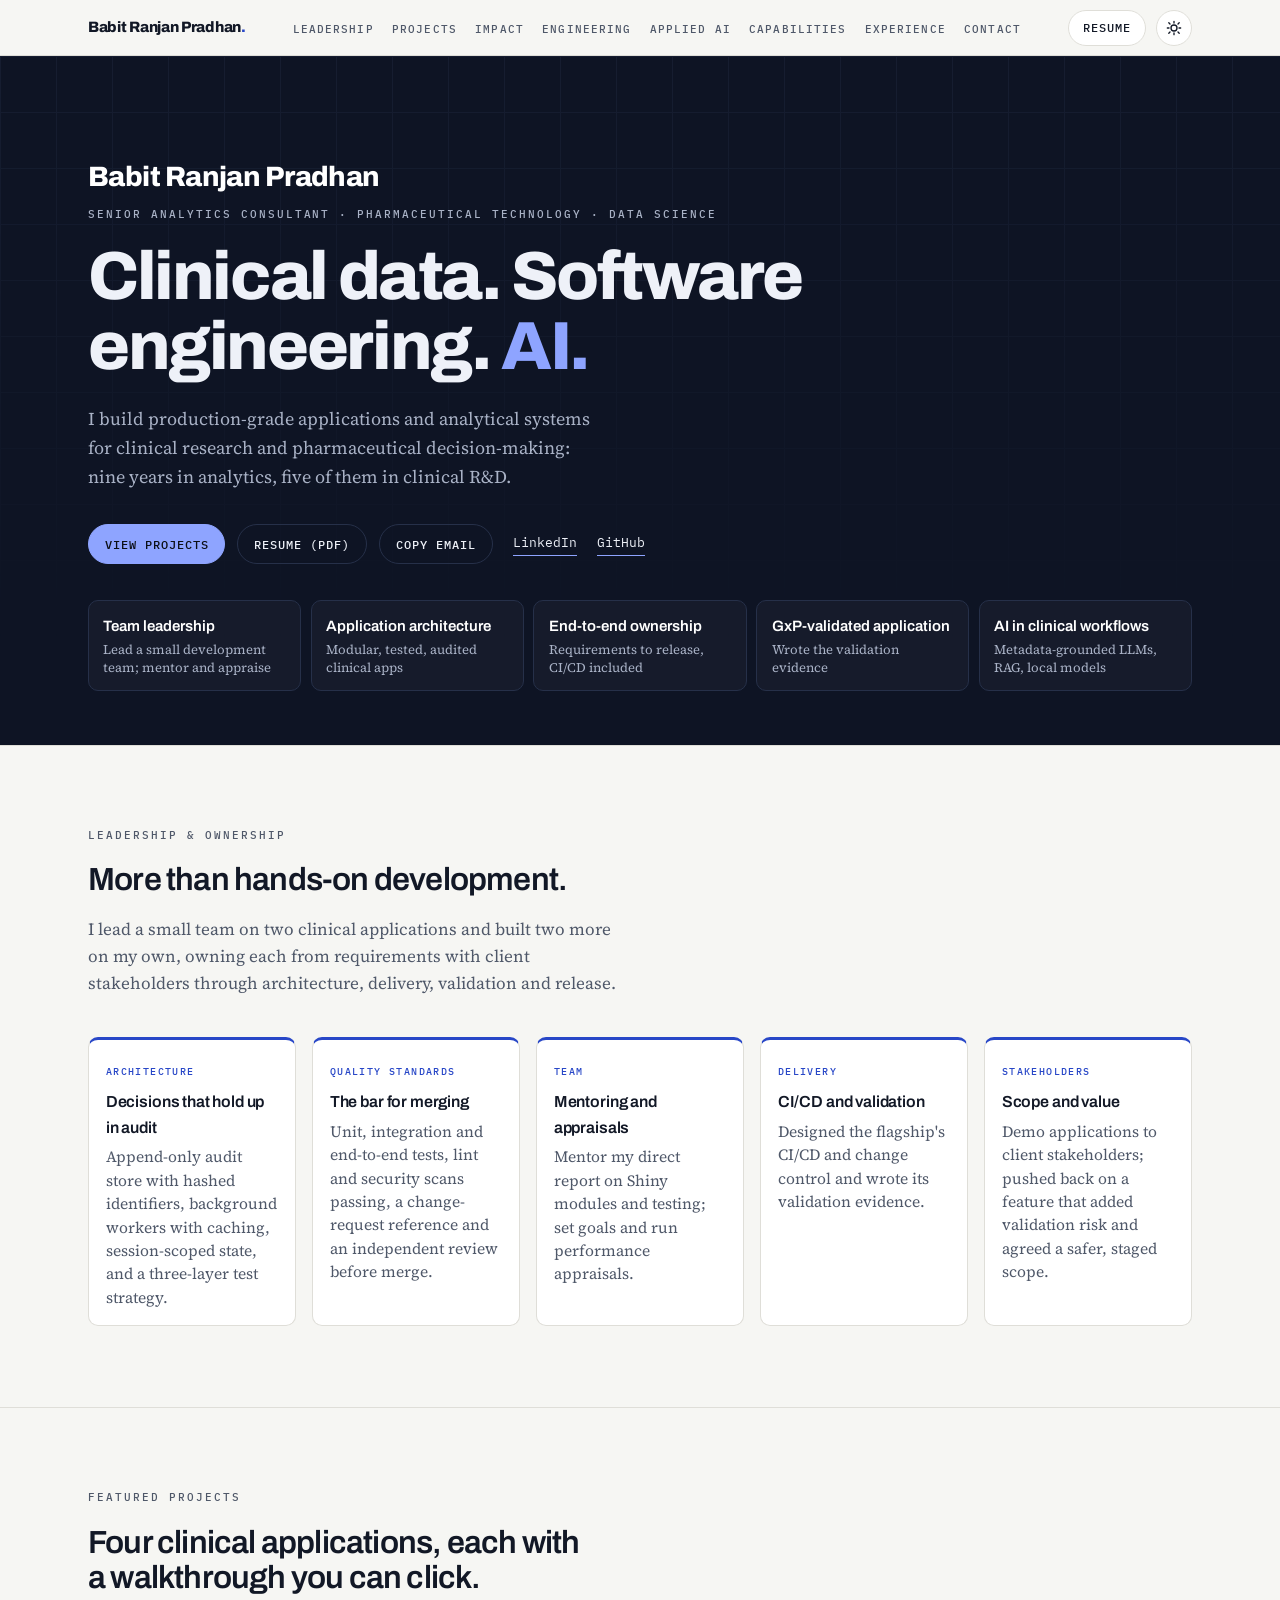
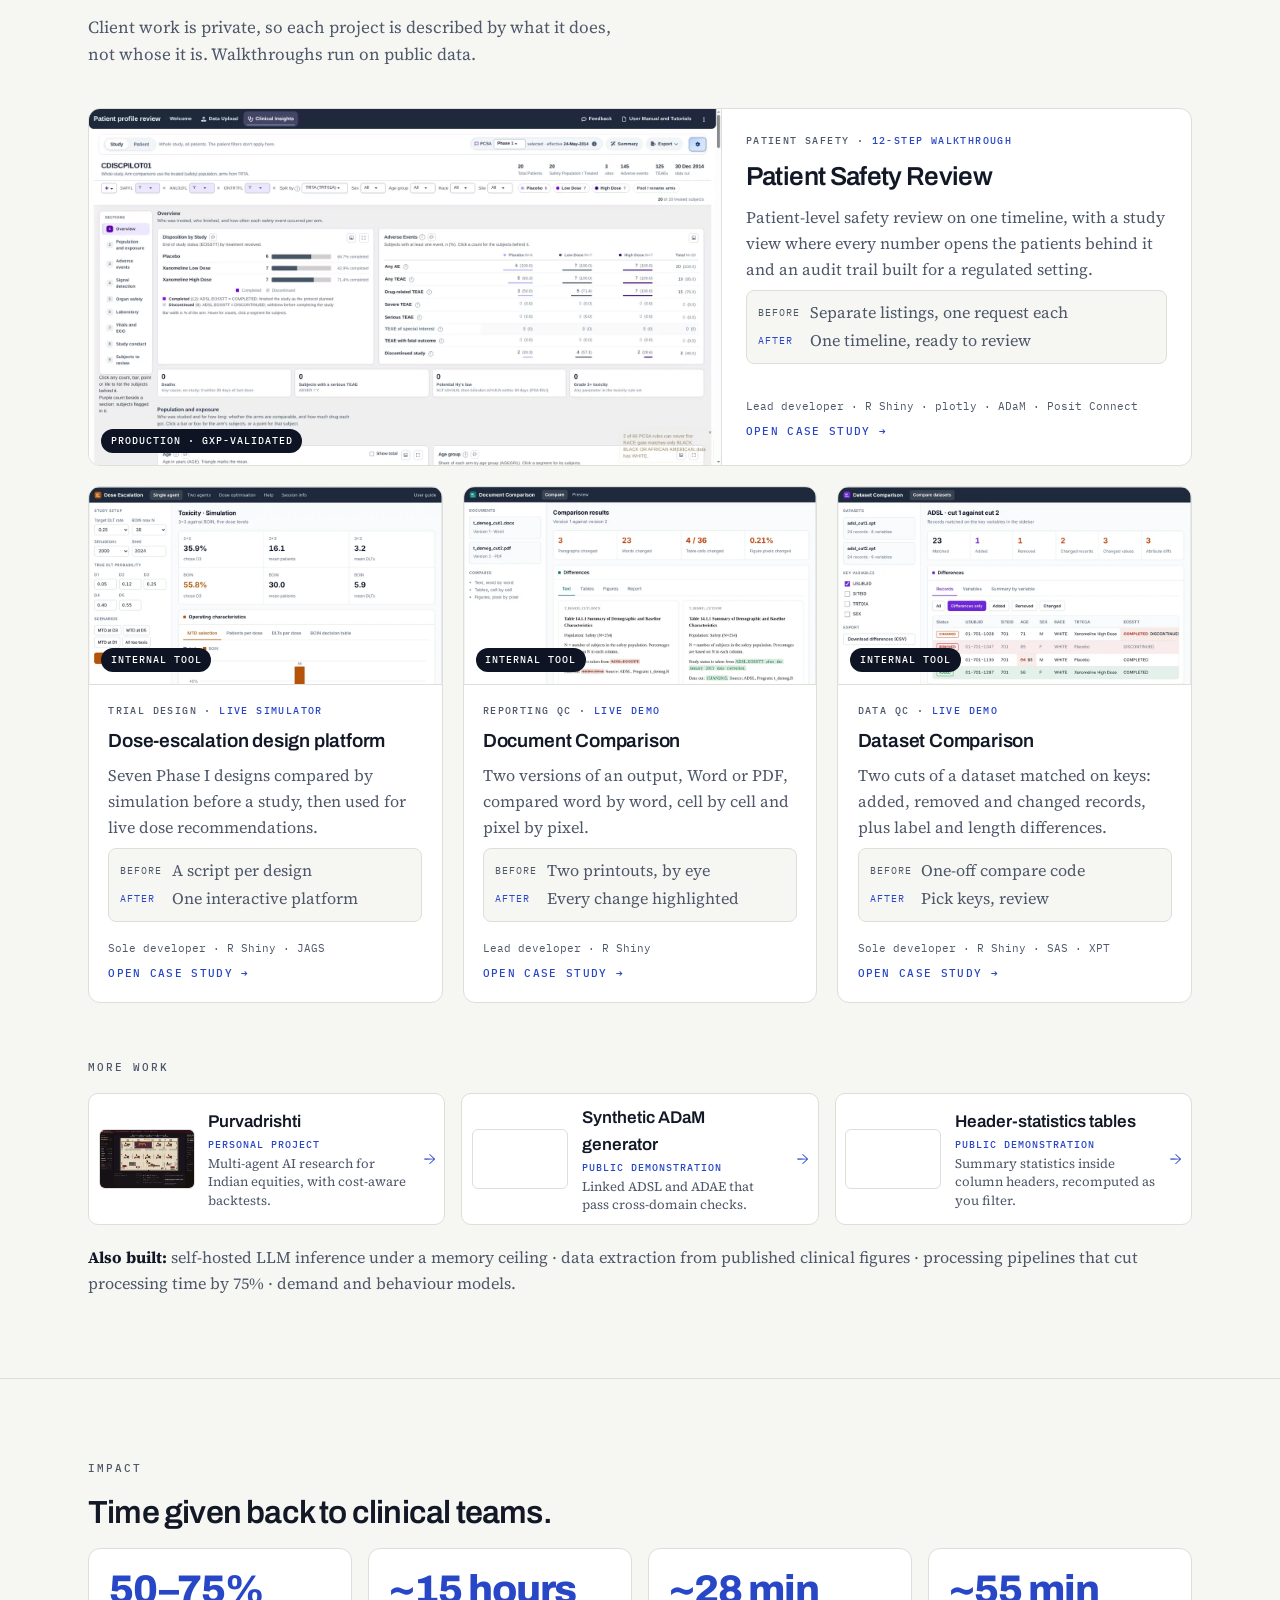
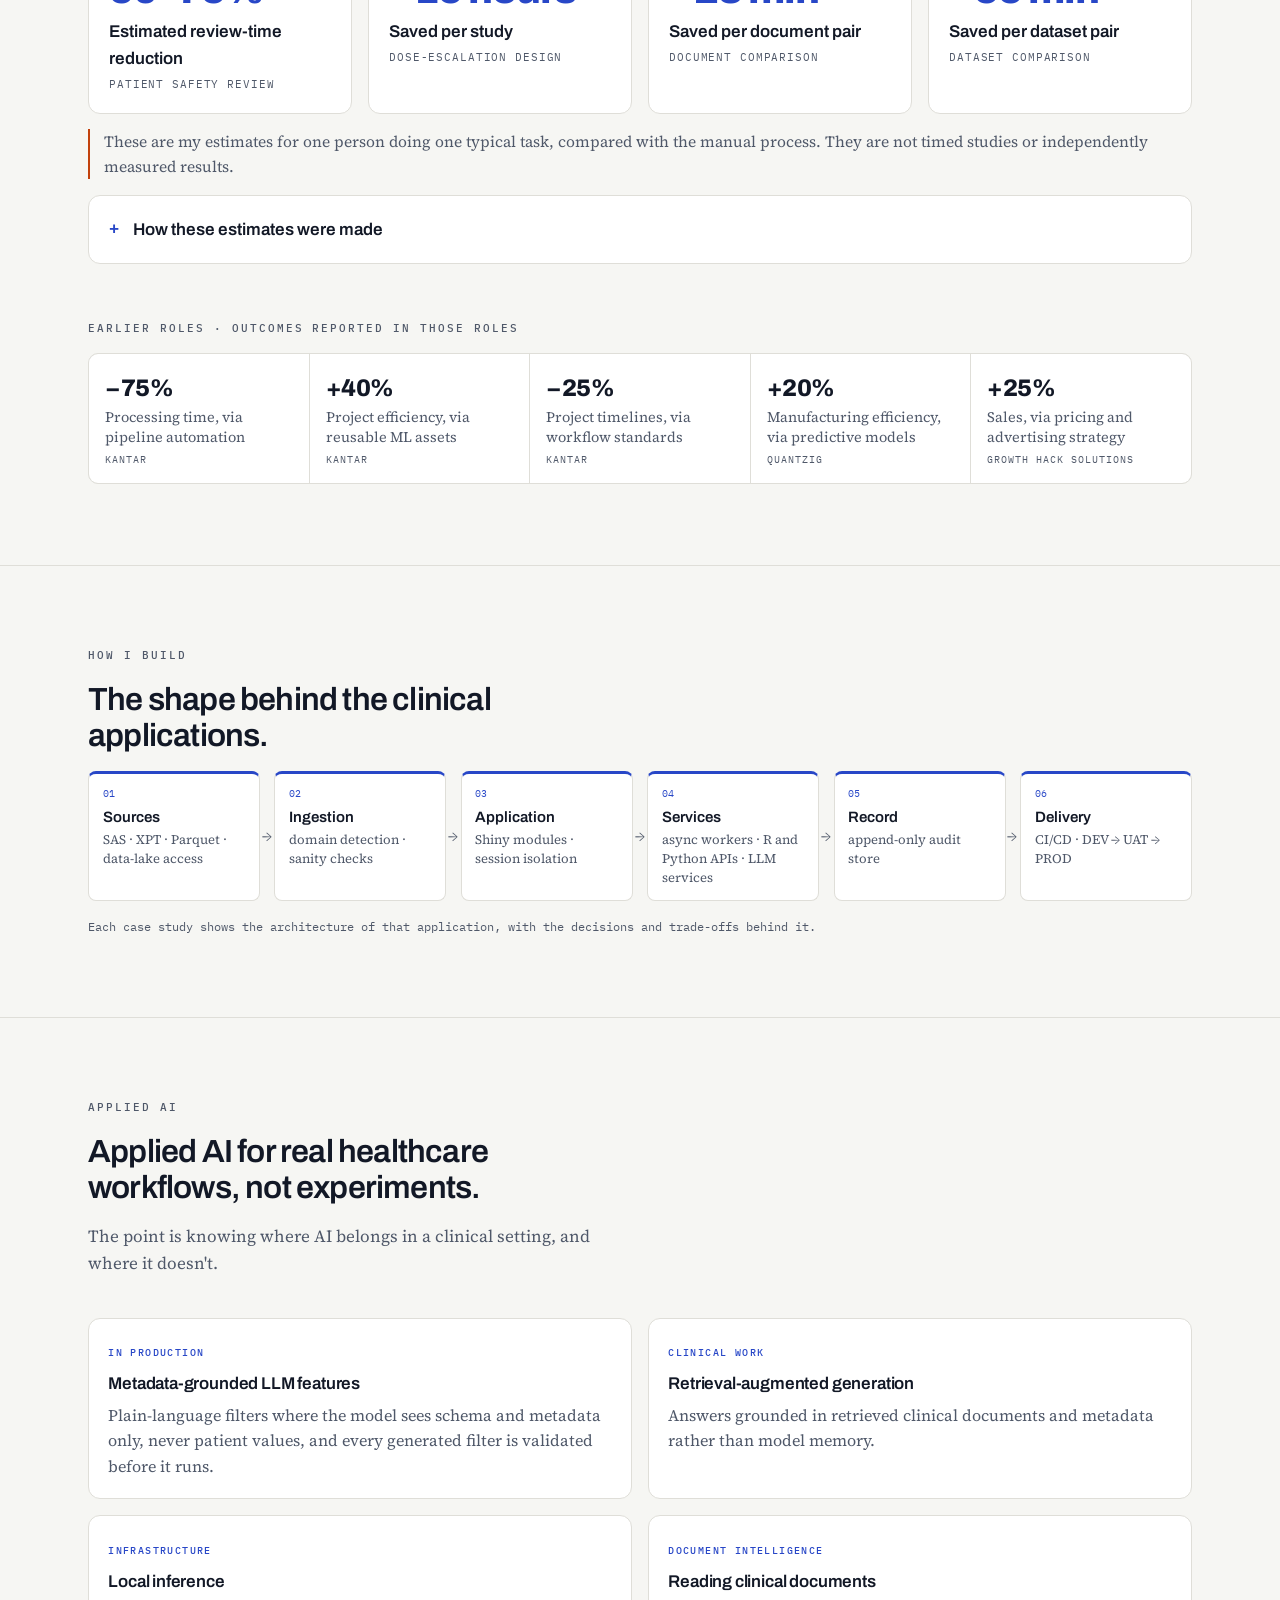
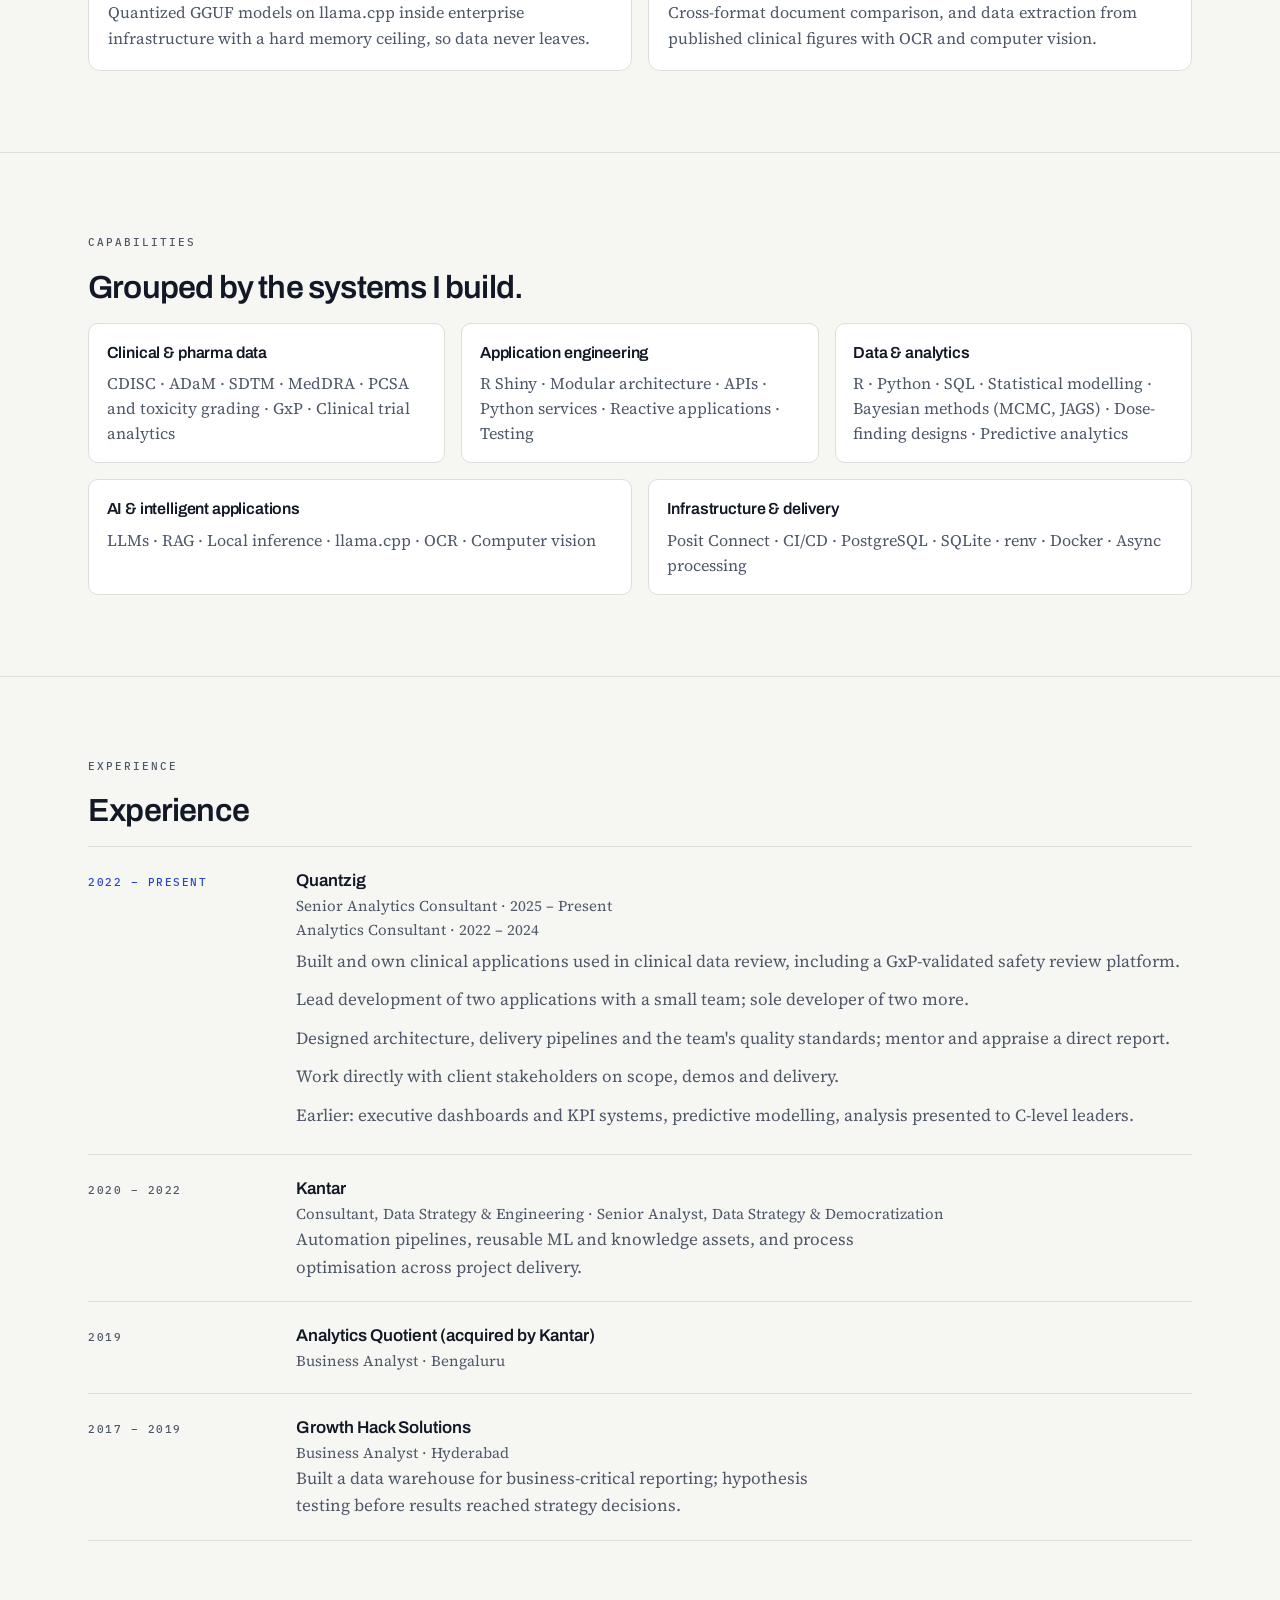
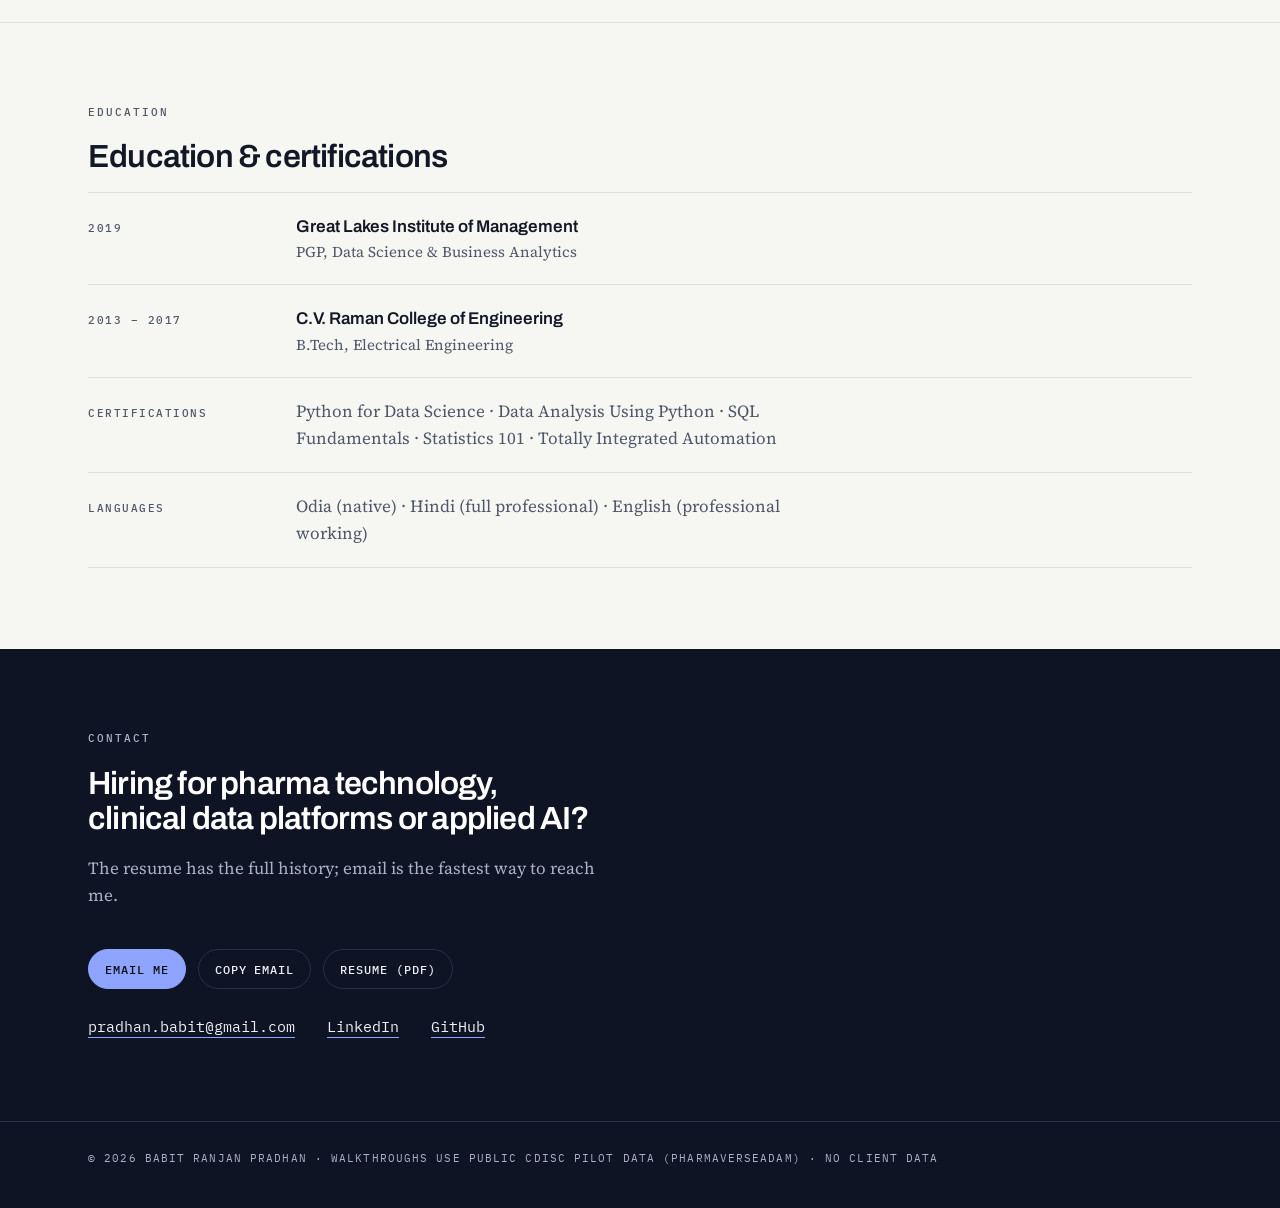
==== commit 069641df: "Add files via upload" ====
--- a/index.html
+++ b/index.html
@@ -32,7 +32,7 @@
 <nav class="nav" aria-label="Main">
   <div class="wrap">
     <a class="brand" href="./">Babit Ranjan Pradhan<span>.</span></a>
-    <ul id="navlist"><li><a href="#work">Projects</a></li><li><a href="#expertise">Expertise</a></li><li><a href="#engineering">Engineering</a></li><li><a href="#ai">AI / ML</a></li><li><a href="#impact">Impact</a></li><li><a href="#experience">Experience</a></li><li><a href="#skills">Skills</a></li><li><a href="#contact">Contact</a></li></ul>
+    <ul id="navlist"><li><a href="#leadership">Leadership</a></li><li><a href="#work">Projects</a></li><li><a href="#impact">Impact</a></li><li><a href="#engineering">Engineering</a></li><li><a href="#ai">Applied AI</a></li><li><a href="#skills">Capabilities</a></li><li><a href="#experience">Experience</a></li><li><a href="#contact">Contact</a></li></ul>
     <div class="nav-r">
       <a class="btn resume" href="resume.pdf" download>Resume</a>
       <button class="menu" id="menu" type="button" aria-label="Open menu" aria-expanded="false" aria-controls="navlist">
@@ -50,292 +50,214 @@
 <div class="home">
 <header class="hero">
   <div class="wrap">
-    <p class="eyebrow">Babit Ranjan Pradhan · <b>Senior Analytics Consultant</b> · Bengaluru, India</p>
-    <h1>Pharmaceutical technology and data science: <em>clinical applications</em> that turn trial data into decisions.</h1>
-    <p class="intro">Nine years in analytics, five in clinical R&amp;D. I work where clinical domain knowledge, software engineering,
-      analytics and AI meet, and I build applications that hold up in validated environments.</p>
-    <ul class="pillars">
-      <li><b>Clinical analytics</b><span>Safety review, labs, adverse events, dose escalation</span></li>
-      <li><b>Data engineering</b><span>CDISC ADaM pipelines, QC, synthetic data</span></li>
-      <li><b>AI / ML</b><span>LLM features, RAG, local models, document intelligence</span></li>
-      <li><b>Application architecture</b><span>Modular, tested, audited, deployed</span></li>
-    </ul>
+    <p class="hname">Babit Ranjan Pradhan</p>
+    <p class="eyebrow">Senior Analytics Consultant · Pharmaceutical technology · Data science</p>
+    <h1>Clinical data. Software engineering. <em>AI.</em></h1>
+    <p class="intro">I build production-grade applications and analytical systems for clinical research and pharmaceutical
+      decision-making: nine years in analytics, five of them in clinical R&amp;D.</p>
     <div class="cta">
-      <a class="btn pri" href="#work">Featured projects</a>
-      <a class="btn" href="resume.pdf" download>Download resume (PDF)</a>
-      <a class="btn" href="mailto:pradhan.babit@gmail.com">Contact me</a>
+      <a class="btn pri" href="#work">View projects</a>
+      <a class="btn" href="resume.pdf" download>Resume (PDF)</a>
+      <button class="btn" type="button" data-copy="pradhan.babit@gmail.com" aria-live="polite">Copy email</button>
       <a class="lk" href="https://www.linkedin.com/in/babit-ranjan-pradhan/" target="_blank" rel="noopener">LinkedIn</a>
       <a class="lk" href="https://github.com/babitrp" target="_blank" rel="noopener">GitHub</a>
     </div>
-    <div class="facts">
-      <div><b>9 yrs</b><span>Analytics and data</span></div>
-      <div><b>5 yrs</b><span>Clinical R&amp;D applications</span></div>
-      <div><b>4</b><span>Featured clinical applications</span></div>
-      <div><b>GxP</b><span>Validated flagship application</span></div>
-    </div>
+    <ul class="signals" aria-label="Highlights">
+      <li><b>Team leadership</b><span>Lead a small development team; mentor and appraise</span></li>
+      <li><b>Application architecture</b><span>Modular, tested, audited clinical apps</span></li>
+      <li><b>End-to-end ownership</b><span>Requirements to release, CI/CD included</span></li>
+      <li><b>GxP-validated application</b><span>Wrote the validation evidence</span></li>
+      <li><b>AI in clinical workflows</b><span>Metadata-grounded LLMs, RAG, local models</span></li>
+    </ul>
   </div>
 </header>
 
-<section id="summary" aria-labelledby="sum-h">
-  <div class="wrap rv summary">
-    <div>
-      <p class="eyebrow">Professional summary</p>
-      <h2 id="sum-h">Clinical domain, engineering depth, measurable outcomes.</h2>
-    </div>
-    <div class="sumtext">
-      <p>I design and ship production applications on CDISC ADaM data for pharma R&amp;D: patient safety review, toxicity and
-        laboratory monitoring, dose-escalation trial design, and dataset and document QC. The flagship, Patient Safety Review, is
-        GxP-validated: I designed its CI/CD and change control and wrote its validation evidence. The internal utilities are
-        validated by the biostatistics teams that use them.</p>
-      <p>I lead a small team on the patient safety review platform and the document comparison tool, and built the dose-escalation platform and the dataset comparison tool on my own. I set the team's review
-        standards, mentor and appraise a direct report, and own delivery from requirements with client stakeholders to release.</p>
-      <p>I bring AI into clinical workflows where it is safe to: language-model features that see schema and retrieved documents
-        rather than patient values, local models under tight infrastructure limits, and AI-assisted analytics.</p>
+<section id="leadership" aria-labelledby="lead-h">
+  <div class="wrap">
+    <p class="eyebrow">Leadership &amp; ownership</p>
+    <h2 id="lead-h">More than hands-on development.</h2>
+    <p class="lede">I lead a small team on two clinical applications and built two more on my own, owning each from requirements
+      with client stakeholders through architecture, delivery, validation and release.</p>
+    <div class="lcards">
+      <div><span class="ak">Architecture</span><h3>Decisions that hold up in audit</h3><p>Append-only audit store with hashed identifiers,
+        background workers with caching, session-scoped state, and a three-layer test strategy.</p></div>
+      <div><span class="ak">Quality standards</span><h3>The bar for merging</h3><p>Unit, integration and end-to-end tests, lint and security
+        scans passing, a change-request reference and an independent review before merge.</p></div>
+      <div><span class="ak">Team</span><h3>Mentoring and appraisals</h3><p>Mentor my direct report on Shiny modules and testing; set
+        goals and run performance appraisals.</p></div>
+      <div><span class="ak">Delivery</span><h3>CI/CD and validation</h3><p>Designed the flagship's CI/CD and change control and wrote
+        its validation evidence.</p></div>
+      <div><span class="ak">Stakeholders</span><h3>Scope and value</h3><p>Demo applications to client stakeholders; pushed back on a
+        feature that added validation risk and agreed a safer, staged scope.</p></div>
     </div>
   </div>
 </section>
 
 <section id="work" aria-labelledby="work-h">
-  <div class="wrap rv">
-    <p class="eyebrow">Featured pharma projects</p>
+  <div class="wrap">
+    <p class="eyebrow">Featured projects</p>
     <h2 id="work-h">Four clinical applications, each with a walkthrough you can click.</h2>
-    <p class="lede">Client work is private, so each project is described by what it does, not whose it is. Every walkthrough runs on
-      public data; each case study covers the problem, my role, the architecture, the challenges and the outcomes.</p>
+    <p class="lede">Client work is private, so each project is described by what it does, not whose it is. Walkthroughs run on public data.</p>
     <div class="grid"><article class="card wide">
-  <div class="th"><img loading="lazy" src="assets/img/thumb-safety-review.webp" alt="Patient Safety Review study view with disposition and adverse event summaries by arm." decoding="async"></div>
-  <div class="bd"><span class="cat">Featured · Patient safety · <b>12-step walkthrough</b></span><h3><a href="work/safety-review/">Patient Safety Review</a></h3><p>Patient-level safety review for clinical trials. Labs, adverse events, medications and exposure on one timeline, a study view where every number opens the patients behind it, plain-language Smart Filters, and an audit trail built for a regulated setting. Toxicity grading, PCSA flagging and lab monitoring run on configurable rules.</p>
-    <p class="tech">R · Shiny modules · plotly · reactable · ADaM · Posit Connect</p><span class="go">Open case study &rarr;</span></div>
+  <div class="th"><img loading="lazy" src="assets/img/thumb-safety-review.webp" alt="Patient safety review study view with disposition and adverse event summaries by arm." decoding="async"><span class="kind">Production · GxP-validated</span></div>
+  <div class="bd"><span class="cat">Patient safety · <b>12-step walkthrough</b></span><h3><a href="work/safety-review/">Patient Safety Review</a></h3><p>Patient-level safety review on one timeline, with a study view where every number opens the patients behind it and an audit trail built for a regulated setting.</p>
+    <p class="ba"><span>Before</span>Separate listings, one request each<span>After</span>One timeline, ready to review</p><p class="tech">Lead developer · R Shiny · plotly · ADaM · Posit Connect</p><span class="go">Open case study &rarr;</span></div>
 </article>
 <article class="card">
-  <div class="th"><img loading="lazy" src="assets/img/thumb-dose-escalation.webp" alt="Dose-escalation demo chart comparing how often 3+3 and BOIN pick each dose." decoding="async"></div>
-  <div class="bd"><span class="cat">Trial design · <b>Live simulator</b></span><h3><a href="work/dose-escalation/">Dose-escalation design platform</a></h3><p>Plan and run Phase I dose-escalation trials. Seven designs, from 3+3 and BOIN to Bayesian models, compared by simulation and used for live dose recommendations.</p>
-    <p class="tech">R · Shiny · JAGS / MCMC</p><span class="go">Open case study &rarr;</span></div>
+  <div class="th"><img loading="lazy" src="assets/img/thumb-dose-escalation.webp" alt="Dose-escalation simulator comparing how often 3+3 and BOIN pick each dose." decoding="async"><span class="kind">Internal tool</span></div>
+  <div class="bd"><span class="cat">Trial design · <b>Live simulator</b></span><h3><a href="work/dose-escalation/">Dose-escalation design platform</a></h3><p>Seven Phase I designs compared by simulation before a study, then used for live dose recommendations.</p>
+    <p class="ba"><span>Before</span>A script per design<span>After</span>One interactive platform</p><p class="tech">Sole developer · R Shiny · JAGS</p><span class="go">Open case study &rarr;</span></div>
 </article>
 <article class="card">
-  <div class="th"><img loading="lazy" src="assets/img/thumb-document-comparison.webp" alt="Document Comparison demo comparing two versions of a demographics table." decoding="async"></div>
-  <div class="bd"><span class="cat">Clinical reporting QC · <b>Live demo</b></span><h3><a href="work/document-comparison/">Document Comparison</a></h3><p>Preview DOCX, DOC, TXT and PDF in the browser and compare two versions: word-level text, cell-by-cell tables and pixel-level figures, exported as a QC report.</p>
-    <p class="tech">R · Shiny · document diff</p><span class="go">Open case study &rarr;</span></div>
+  <div class="th"><img loading="lazy" src="assets/img/thumb-document-comparison.webp" alt="Document comparison of two versions of a demographics table." decoding="async"><span class="kind">Internal tool</span></div>
+  <div class="bd"><span class="cat">Reporting QC · <b>Live demo</b></span><h3><a href="work/document-comparison/">Document Comparison</a></h3><p>Two versions of an output, Word or PDF, compared word by word, cell by cell and pixel by pixel.</p>
+    <p class="ba"><span>Before</span>Two printouts, by eye<span>After</span>Every change highlighted</p><p class="tech">Lead developer · R Shiny</p><span class="go">Open case study &rarr;</span></div>
 </article>
 <article class="card">
-  <div class="th"><img loading="lazy" src="assets/img/thumb-dataset-comparison.webp" alt="Dataset Comparison demo listing changed records between two ADSL cuts." decoding="async"></div>
-  <div class="bd"><span class="cat">Clinical data QC · <b>Live demo</b></span><h3><a href="work/dataset-comparison/">Dataset Comparison</a></h3><p>Two versions of a clinical dataset in, one answer to “what changed?” out: records matched on keys, values old against new, attributes compared.</p>
-    <p class="tech">R · Shiny · SAS · XPT · ADaM</p><span class="go">Open case study &rarr;</span></div>
+  <div class="th"><img loading="lazy" src="assets/img/thumb-dataset-comparison.webp" alt="Dataset comparison listing changed records between two ADSL cuts." decoding="async"><span class="kind">Internal tool</span></div>
+  <div class="bd"><span class="cat">Data QC · <b>Live demo</b></span><h3><a href="work/dataset-comparison/">Dataset Comparison</a></h3><p>Two cuts of a dataset matched on keys: added, removed and changed records, plus label and length differences.</p>
+    <p class="ba"><span>Before</span>One-off compare code<span>After</span>Pick keys, review</p><p class="tech">Sole developer · R Shiny · SAS · XPT</p><span class="go">Open case study &rarr;</span></div>
 </article></div>
-
     <h3 class="subh" id="more">More work</h3>
-    <div class="more">
-      <div class="mgroup"><h4>AI / ML</h4>
-        <div class="mi"><b>Self-hosted inference under a memory ceiling</b><p>Quantized GGUF models behind a plumber endpoint, bridged
-          through reticulate, running inside enterprise infrastructure with a hard RAM cap.</p><p class="t">llama.cpp · GGUF · plumber · reticulate</p></div>
-        <div class="mi"><b>Clinical plot extraction</b><p>Reading data back out of published clinical figures: forest plots,
-          Kaplan-Meier curves and treatment comparisons.</p><p class="t">Python · OCR · computer vision</p></div>
-        <div class="mi"><b>Predictive models for demand and behaviour</b><p>Buying behaviour and sales patterns feeding manufacturing
-          and stock decisions; 20% efficiency gain downstream.</p><p class="t">Python · R · scikit-learn</p></div>
-      </div>
-      <div class="mgroup"><h4>Data engineering</h4>
-        <div class="mi"><b><a href="work/synthetic-adam/">Synthetic ADaM generator</a></b><p>Linked ADSL and ADAE with the statistical
-          shape of a real study, checked for linkage, keys and timing on every run.</p><p class="t">R · pharmaverse · haven · <a href="work/synthetic-adam/">live demo</a></p></div>
-        <div class="mi"><b><a href="work/header-tables/">Header-statistics tables</a></b><p>Tables that carry histograms and summary
-          statistics in their headers, recomputed as you filter.</p><p class="t">reactable · cards / ARD · <a href="work/header-tables/">live demo</a></p></div>
-        <div class="mi"><b>Automated processing pipelines</b><p>Pre- and post-processing automation that cut processing time by 75%.</p>
-          <p class="t">Python · SQL · PostgreSQL</p></div>
-      </div>
-      <div class="mgroup"><h4>Personal projects</h4>
-        <a class="pmini" href="work/purvadrishti/"><img loading="lazy" src="assets/img/thumb-purvadrishti.webp" alt="Purvadrishti research workspace with nine AI agents in a pixel-art office." decoding="async">
-          <b>Purvadrishti</b><span>Multi-agent AI research for Indian equities: nine research desks, a rules engine, and backtests
-          net of Indian trading costs.</span><em>8-step walkthrough &rarr;</em></a>
-        <p class="t"><a href="https://babitrp.github.io/nivesh-demo/" target="_blank" rel="noopener">Live demo</a> · <a href="https://github.com/babitrp/nivesh-demo" target="_blank" rel="noopener">GitHub</a></p>
-      </div>
-    </div>
-  </div>
-</section>
-
-<section id="expertise" aria-labelledby="dom-h">
-  <div class="wrap rv">
-    <p class="eyebrow">Pharma domain expertise</p>
-    <h2 id="dom-h">The clinical context behind the code.</h2>
-    <div class="dgrid2">
-      <div><h3>CDISC ADaM &amp; SDTM</h3><p>ADSL, ADAE, ADLB, ADVS, ADCM, ADEX, ADMH; variable conventions, derivations, population flags and traceability.</p></div>
-      <div><h3>Clinical trial analytics</h3><p>Study-level summaries by arm and population, disposition, exposure, and active-versus-reference comparisons.</p></div>
-      <div><h3>Patient safety review</h3><p>Patient profiles on one timeline, review status, comments and audit trails for safety reviewers.</p></div>
-      <div><h3>Adverse events</h3><p>TEAE flags, MedDRA system organ class and preferred term, severity and seriousness, time to onset, signal detection.</p></div>
-      <div><h3>Laboratory data</h3><p>Reference ranges, PCSA criteria, CTCAE-style toxicity grading, change from baseline, eDISH and Hy's law.</p></div>
-      <div><h3>Dose escalation</h3><p>3+3, mTPI, mTPI-2, BOIN, BLRM and two-agent combination designs; operating characteristics; MTD selection.</p></div>
-      <div><h3>Clinical reporting &amp; QC</h3><p>Table, listing and figure comparison across versions, data-cut differences, metadata and attribute checks.</p></div>
-      <div><h3>Regulated delivery</h3><p>GxP practice for a validated application: change control, audit trail, validation evidence and package risk assessment.</p></div>
+    <div class="mlist">
+      <a class="mrow" href="work/purvadrishti/"><img loading="lazy" loading="lazy" src="assets/img/thumb-purvadrishti.webp" alt="" decoding="async">
+        <span><b>Purvadrishti</b><em class="kind2">Personal project</em><small>Multi-agent AI research for Indian equities, with cost-aware backtests.</small></span><i>&rarr;</i></a>
+      <a class="mrow" href="work/synthetic-adam/"><img loading="lazy" loading="lazy" src="assets/img/thumb-synthetic-adam.webp" alt="" decoding="async">
+        <span><b>Synthetic ADaM generator</b><em class="kind2">Public demonstration</em><small>Linked ADSL and ADAE that pass cross-domain checks.</small></span><i>&rarr;</i></a>
+      <a class="mrow" href="work/header-tables/"><img loading="lazy" loading="lazy" src="assets/img/thumb-header-tables.webp" alt="" decoding="async">
+        <span><b>Header-statistics tables</b><em class="kind2">Public demonstration</em><small>Summary statistics inside column headers, recomputed as you filter.</small></span><i>&rarr;</i></a>
+    </div>
+    <p class="also2"><b>Also built:</b> self-hosted LLM inference under a memory ceiling · data extraction from published clinical
+      figures · processing pipelines that cut processing time by 75% · demand and behaviour models.</p>
+  </div>
+</section>
+
+<section id="impact" aria-labelledby="impact-h">
+  <div class="wrap">
+    <p class="eyebrow">Impact</p>
+    <h2 id="impact-h">Time given back to clinical teams.</h2>
+    <div class="icards big4">
+      <div><b>50–75%</b><span>Estimated review-time reduction</span><small><a href="work/safety-review/">Patient safety review</a></small></div>
+      <div><b>~15 hours</b><span>Saved per study</span><small><a href="work/dose-escalation/">Dose-escalation design</a></small></div>
+      <div><b>~28 min</b><span>Saved per document pair</span><small><a href="work/document-comparison/">Document comparison</a></small></div>
+      <div><b>~55 min</b><span>Saved per dataset pair</span><small><a href="work/dataset-comparison/">Dataset comparison</a></small></div>
+    </div>
+    <p class="disc">These are my estimates for one person doing one typical task, compared with the manual process. They are not
+      timed studies or independently measured results.</p>
+    <details class="method" id="method">
+      <summary>How these estimates were made</summary>
+      <dl>
+        <div><dt>Patient safety review</dt><dd><b>Baseline:</b> assembling one patient's labs, adverse events, medications and exposure
+          from separate listings and lining up dates by hand. <b>Scenario:</b> one patient, four or five domains; the range reflects
+          patient complexity.</dd></div>
+        <div><dt>Dose-escalation design</dt><dd><b>Baseline:</b> scripting simulations for each candidate design and scenario and
+          collating the results (~2 days). <b>Scenario:</b> a few designs across a few toxicity scenarios for one study (~1 hour).</dd></div>
+        <div><dt>Document comparison</dt><dd><b>Baseline:</b> reading two versions of one table or listing side by side, or in Adobe
+          Acrobat Pro (~30 min). <b>Scenario:</b> one output of a few pages (~2 min); no Acrobat Pro licence needed.</dd></div>
+        <div><dt>Dataset comparison</dt><dd><b>Baseline:</b> writing and running comparison code for one dataset pair and reading the
+          output (~60 min). <b>Scenario:</b> one ADaM dataset across two data cuts (~5 min).</dd></div>
+      </dl>
+      <p>Setup, fixing the issues found and sign-off are excluded.</p>
+    </details>
+    <h3 class="subh">Earlier roles · outcomes reported in those roles</h3>
+    <div class="estats">
+      <div><b>−75%</b><span>Processing time, via pipeline automation</span><small>Kantar</small></div>
+      <div><b>+40%</b><span>Project efficiency, via reusable ML assets</span><small>Kantar</small></div>
+      <div><b>−25%</b><span>Project timelines, via workflow standards</span><small>Kantar</small></div>
+      <div><b>+20%</b><span>Manufacturing efficiency, via predictive models</span><small>Quantzig</small></div>
+      <div><b>+25%</b><span>Sales, via pricing and advertising strategy</span><small>Growth Hack Solutions</small></div>
     </div>
   </div>
 </section>
 
 <section id="engineering" aria-labelledby="eng-h">
-  <div class="wrap rv">
-    <p class="eyebrow">Architecture &amp; engineering</p>
-    <h2 id="eng-h">How the applications are built, not just what they do.</h2>
-    <p class="lede">The reference shape behind the clinical applications, with the decisions that make them hold up in production.</p>
-    <ol class="flow"><li><b>Sources</b><span>SAS · XPT · Parquet uploads · data-lake access by token</span></li><li><b>Ingestion</b><span>domain detection · harmonisation · sanity checks</span></li><li><b>Application</b><span>Shiny modules · central reactive state · session isolation</span></li><li><b>Services</b><span>async workers · R and Python APIs · LLM services</span></li><li><b>Persistence</b><span>append-only audit store · SQLite · PostgreSQL</span></li><li><b>Delivery</b><span>CI/CD · DEV → UAT → PROD · Posit Connect</span></li></ol>
-    <div class="egrid">
-      <div><h3>R Shiny modules</h3><p>Feature modules with explicit inputs and returned reactives; cross-module state held centrally and passed down, never reached for globally.</p></div>
-      <div><h3>Python &amp; APIs</h3><p>plumber endpoints and Python services bridged through reticulate; Python pipelines for data processing.</p></div>
-      <div><h3>Database integration</h3><p>Backend-agnostic persistence over SQLite and PostgreSQL with parameterised queries and environment-separated tables.</p></div>
-      <div><h3>Asynchronous processing</h3><p>Background workers (mirai, ExtendedTask) for simulations and heavy derivations, so interfaces stay responsive.</p></div>
-      <div><h3>Caching</h3><p>Plot and computation caching on stable keys, so repeated views are instant without serving stale results.</p></div>
-      <div><h3>Deployment architecture</h3><p>DEV, UAT and PROD on Posit Connect, pinned dependencies with renv, and dual approval to release, a pipeline I designed.</p></div>
-      <div><h3>Testing &amp; quality</h3><p>Unit, integration and end-to-end tests (testthat, testServer, shinytest2), coverage checks, linting and simulated-user runs.</p></div>
-      <div><h3>Security &amp; compliance</h3><p>Hashed identifiers, sanitised errors, automated security scans in CI, and an audit trail built to support 21 CFR Part 11 requirements.</p></div>
-    </div>
+  <div class="wrap">
+    <p class="eyebrow">How I build</p>
+    <h2 id="eng-h">The shape behind the clinical applications.</h2>
+    <ol class="flow"><li><b>Sources</b><span>SAS · XPT · Parquet · data-lake access</span></li><li><b>Ingestion</b><span>domain detection · sanity checks</span></li><li><b>Application</b><span>Shiny modules · session isolation</span></li><li><b>Services</b><span>async workers · R and Python APIs · LLM services</span></li><li><b>Record</b><span>append-only audit store</span></li><li><b>Delivery</b><span>CI/CD · DEV → UAT → PROD</span></li></ol>
+    <p class="note">Each case study shows the architecture of that application, with the decisions and trade-offs behind it.</p>
   </div>
 </section>
 
 <section id="ai" aria-labelledby="ai-h">
-  <div class="wrap rv">
-    <p class="eyebrow">AI / ML &amp; innovation</p>
-    <h2 id="ai-h">AI where it is safe and useful in clinical work.</h2>
+  <div class="wrap">
+    <p class="eyebrow">Applied AI</p>
+    <h2 id="ai-h">Applied AI for real healthcare workflows, not experiments.</h2>
+    <p class="lede">The point is knowing where AI belongs in a clinical setting, and where it doesn't.</p>
     <div class="agrid">
-      <div><span class="ak">In production</span><h3>LLM features inside clinical apps</h3><p>Plain-language Smart Filters in
-        <a href="work/safety-review/">Patient Safety Review</a>: the model sees schema and metadata only, never patient values, and
-        every generated filter is validated before it runs. LLM-drafted clinical narratives in the patient profile.</p></div>
-      <div><span class="ak">Clinical work</span><h3>Retrieval-augmented generation</h3><p>RAG pipelines that ground model answers in
-        retrieved clinical documents and metadata rather than model memory.</p></div>
-      <div><span class="ak">Infrastructure</span><h3>Local LLM deployment</h3><p>Quantized open models served inside enterprise
-        infrastructure with a hard memory ceiling, so data never leaves the environment.</p></div>
-      <div><span class="ak">Document intelligence</span><h3>Reading clinical documents</h3><p>Document comparison in
-        <a href="work/document-comparison/">Document Comparison</a>, and extraction of data from published clinical figures with OCR and computer vision.</p></div>
-      <div><span class="ak">Proposed proofs of concept</span><h3>AI-assisted analytics</h3><p>AI-assisted SDTM-to-ADaM derivation,
-        piloting ADSL and ADAE, and AI-based anomaly detection on clinical data.</p></div>
-      <div><span class="ak">Personal project</span><h3>Multi-agent research</h3><p><a href="work/purvadrishti/">Purvadrishti</a>: nine
-        agents, swappable Claude and Gemini back ends, and a rules engine that keeps the numbers computed, not generated.</p></div>
-    </div>
-  </div>
-</section>
-
-<section id="impact" aria-labelledby="impact-h">
-  <div class="wrap rv">
-    <p class="eyebrow">Impact &amp; achievements</p>
-    <h2 id="impact-h">Baseline, result and time saved.</h2>
-    <h3 class="igroup">Clinical applications <span>Estimates, not measured results · <a href="#method">methodology</a></span></h3>
-    <div class="itable" role="table" aria-label="Clinical application impact">
-      <div class="ir ih" role="row"><span role="columnheader">Application</span><span role="columnheader">Before</span><span role="columnheader">After</span><span role="columnheader">Saved</span></div>
-      <div class="ir" role="row"><span role="cell"><a href="work/safety-review/">Patient Safety Review</a><small>Patient-level safety review</small></span>
-        <span role="cell">Separate listings, one programming request each</span><span role="cell">One timeline, ready to review</span><span role="cell"><b>50–75%</b> of review time</span></div>
-      <div class="ir" role="row"><span role="cell"><a href="work/dose-escalation/">Dose-escalation platform</a><small>Comparing designs for a study</small></span>
-        <span role="cell">~2 days of scripting</span><span role="cell">~1 hour, interactive</span><span role="cell"><b>~15 hours</b> per study</span></div>
-      <div class="ir" role="row"><span role="cell"><a href="work/document-comparison/">Document Comparison</a><small>QC of two document versions</small></span>
-        <span role="cell">~30 min by hand, Acrobat Pro</span><span role="cell">~2 min, no licence</span><span role="cell"><b>~28 min</b> per pair</span></div>
-      <div class="ir" role="row"><span role="cell"><a href="work/dataset-comparison/">Dataset Comparison</a><small>Checking a data refresh</small></span>
-        <span role="cell">~60 min of compare code</span><span role="cell">~5 min, no code</span><span role="cell"><b>~55 min</b> per pair</span></div>
-    </div>
-    <div class="method" id="method">
-      <h4>How these estimates were made</h4>
-      <p>These are my estimates from building and supporting the applications, comparing the manual process with the app for one
-        person doing one typical task. They are not timed studies or independently measured results. Setup, fixing the issues found
-        and sign-off are excluded.</p>
-      <dl>
-        <div><dt>Patient Safety Review</dt><dd><b>Baseline:</b> assembling one patient's labs, adverse events, medications and exposure from
-          separate listings and lining up dates by hand. <b>Scenario:</b> one patient, four or five domains. The range reflects how
-          complex the patient is.</dd></div>
-        <div><dt>Dose-escalation platform</dt><dd><b>Baseline:</b> scripting simulations for each candidate design and scenario and collating the results.
-          <b>Scenario:</b> a few designs across a few toxicity scenarios for one study.</dd></div>
-        <div><dt>Document Comparison</dt><dd><b>Baseline:</b> reading two versions of one table or listing side by side, or in Adobe Acrobat Pro,
-          and noting each change. <b>Scenario:</b> one output of a few pages.</dd></div>
-        <div><dt>Dataset Comparison</dt><dd><b>Baseline:</b> writing and running comparison code for one dataset pair and reading the output.
-          <b>Scenario:</b> one ADaM dataset across two data cuts.</dd></div>
-      </dl>
-    </div>
-    <h3 class="igroup">Earlier roles <span>Outcomes reported in those roles</span></h3>
-    <div class="metric" style="--v:.20"><div class="metric-top"><div class="metric-what"><span class="metric-org">Quantzig</span>
-      Predictive models for buying behaviour and sales patterns <span class="mono">&rarr;</span> manufacturing efficiency and stock management</div>
-      <div class="metric-val">+20%</div></div><div class="mbar"><i></i></div></div>
-    <div class="metric" style="--v:.75"><div class="metric-top"><div class="metric-what"><span class="metric-org">Kantar</span>
-      Python automation of pre- and post-processing pipelines <span class="mono">&rarr;</span> processing time</div>
-      <div class="metric-val">&minus;75%</div></div><div class="mbar"><i></i></div></div>
-    <div class="metric" style="--v:.40"><div class="metric-top"><div class="metric-what"><span class="metric-org">Kantar</span>
-      Reusable ML and knowledge-based assets <span class="mono">&rarr;</span> project efficiency</div>
-      <div class="metric-val">+40%</div></div><div class="mbar"><i></i></div></div>
-    <div class="metric" style="--v:.25"><div class="metric-top"><div class="metric-what"><span class="metric-org">Kantar</span>
-      Workflow and documentation standards <span class="mono">&rarr;</span> project timelines</div>
-      <div class="metric-val">&minus;25%</div></div><div class="mbar"><i></i></div></div>
-    <div class="metric" style="--v:.25"><div class="metric-top"><div class="metric-what"><span class="metric-org">Growth Hack Solutions</span>
-      Client pricing and advertisement strategy <span class="mono">&rarr;</span> sales</div>
-      <div class="metric-val">+25%</div></div><div class="mbar"><i></i></div></div>
+      <div><span class="ak">In production</span><h3>Metadata-grounded LLM features</h3><p>Plain-language filters where the model sees schema
+        and metadata only, never patient values, and every generated filter is validated before it runs.</p></div>
+      <div><span class="ak">Clinical work</span><h3>Retrieval-augmented generation</h3><p>Answers grounded in retrieved clinical
+        documents and metadata rather than model memory.</p></div>
+      <div><span class="ak">Infrastructure</span><h3>Local inference</h3><p>Quantized GGUF models on llama.cpp inside enterprise
+        infrastructure with a hard memory ceiling, so data never leaves.</p></div>
+      <div><span class="ak">Document intelligence</span><h3>Reading clinical documents</h3><p>Cross-format document comparison, and
+        data extraction from published clinical figures with OCR and computer vision.</p></div>
+    </div>
+  </div>
+</section>
+
+<section id="skills" aria-labelledby="skills-h">
+  <div class="wrap">
+    <p class="eyebrow">Capabilities</p>
+    <h2 id="skills-h">Grouped by the systems I build.</h2>
+    <div class="caps">
+      <div><h3>Clinical &amp; pharma data</h3><p>CDISC · ADaM · SDTM · MedDRA · PCSA and toxicity grading · GxP · Clinical trial analytics</p></div>
+      <div><h3>Application engineering</h3><p>R Shiny · Modular architecture · APIs · Python services · Reactive applications · Testing</p></div>
+      <div><h3>Data &amp; analytics</h3><p>R · Python · SQL · Statistical modelling · Bayesian methods (MCMC, JAGS) · Dose-finding designs · Predictive analytics</p></div>
+      <div><h3>AI &amp; intelligent applications</h3><p>LLMs · RAG · Local inference · llama.cpp · OCR · Computer vision</p></div>
+      <div><h3>Infrastructure &amp; delivery</h3><p>Posit Connect · CI/CD · PostgreSQL · SQLite · renv · Docker · Async processing</p></div>
+    </div>
   </div>
 </section>
 
 <section id="experience" aria-labelledby="exp-h">
-  <div class="wrap rv">
-    <p class="eyebrow">Experience &amp; leadership</p>
+  <div class="wrap">
+    <p class="eyebrow">Experience</p>
     <h2 id="exp-h">Experience</h2>
-    <div class="lead">
-      <div class="row"><div class="key">Architecture decisions</div><div><p>On the patient safety review platform I chose an append-only audit store with
-        hashed identifiers and data-version signatures, background workers with plot caching, session-scoped state, and a three-layer
-        test strategy. Each case study lists the trade-offs.</p></div></div>
-      <div class="row"><div class="key">Review standards</div><div><p>I set the bar for merging: tests at unit, integration and
-        end-to-end level, lint and security scans passing, a change-request reference, and an independent review before merge.</p></div></div>
-      <div class="row"><div class="key">Mentoring</div><div><p>I mentor my direct report on Shiny modules and testing, and run their
-        goals and performance appraisals.</p></div></div>
-      <div class="row"><div class="key">Delivery ownership</div><div><p>Lead developer of a small team on the patient safety review platform and the document comparison tool;
-        sole developer of the dose-escalation platform and the dataset comparison tool. I designed the safety review platform's CI/CD and change control and wrote its validation
-        evidence.</p></div></div>
-      <div class="row"><div class="key">Stakeholders</div><div><p>I demo the applications and walk client stakeholders through their
-        business value. When a client feature request added validation risk, I pushed back and agreed a safer, staged scope.</p></div></div>
-    </div>
-    <h3 class="subh">Roles</h3>
-    <div class="row"><div class="key"><em>2022 — Present</em></div>
-      <div><div class="titles">Quantzig<span>Senior Analytics Consultant, 2025– · Analytics Consultant, 2022–2024 · Bengaluru</span></div>
-        <p>Architect and build production R Shiny for clinical trial data review: patient profile review, toxicity rules and lab
-          monitoring on ADaM datasets, a dose-escalation trial design platform, and dataset and document comparison utilities.
-          Before the clinical work: executive dashboards and KPI systems,
-          predictive modelling, and analysis presented directly to C-level stakeholders.</p></div></div>
-    <div class="row"><div class="key">2020 — 2022</div>
+    <div class="row"><div class="key"><em>2022 – Present</em></div>
+      <div><div class="titles">Quantzig<span>Senior Analytics Consultant · 2025 – Present<br>Analytics Consultant · 2022 – 2024</span></div>
+        <ul class="chal">
+          <li>Built and own clinical applications used in clinical data review, including a GxP-validated safety review platform.</li>
+          <li>Lead development of two applications with a small team; sole developer of two more.</li>
+          <li>Designed architecture, delivery pipelines and the team's quality standards; mentor and appraise a direct report.</li>
+          <li>Work directly with client stakeholders on scope, demos and delivery.</li>
+          <li>Earlier: executive dashboards and KPI systems, predictive modelling, analysis presented to C-level leaders.</li>
+        </ul></div></div>
+    <div class="row"><div class="key">2020 – 2022</div>
       <div><div class="titles">Kantar<span>Consultant, Data Strategy &amp; Engineering · Senior Analyst, Data Strategy &amp; Democratization</span></div>
         <p>Automation pipelines, reusable ML and knowledge assets, and process optimisation across project delivery.</p></div></div>
     <div class="row"><div class="key">2019</div>
-      <div><div class="titles">Analytics Quotient<span>Business Analyst · Bengaluru</span></div></div></div>
-    <div class="row"><div class="key">2017 — 2019</div>
+      <div><div class="titles">Analytics Quotient (acquired by Kantar)<span>Business Analyst · Bengaluru</span></div></div></div>
+    <div class="row"><div class="key">2017 – 2019</div>
       <div><div class="titles">Growth Hack Solutions<span>Business Analyst · Hyderabad</span></div>
-        <p>Built a data warehouse for business-critical reporting. Hypothesis testing to validate interpretations before they
-          reached strategy decisions.</p></div></div>
-  </div>
-</section>
-
-<section id="skills" aria-labelledby="skills-h">
-  <div class="wrap rv">
-    <p class="eyebrow">Technical skills</p>
-    <h2 id="skills-h">Technical skills</h2>
-    <div class="row"><div class="key">Pharma</div><p class="chips"><span>CDISC ADaM</span><span>SDTM</span><span>pharmaverse</span><span>MedDRA</span><span>PCSA</span><span>CTCAE grading</span><span>GxP</span><span>21 CFR Part 11</span></p></div>
-    <div class="row"><div class="key">Programming</div><p class="chips"><span>R</span><span>Python</span><span>SQL</span><span>JavaScript</span></p></div>
-    <div class="row"><div class="key">Application dev</div><p class="chips"><span>Shiny</span><span>Shiny modules</span><span>bslib</span><span>reactable</span><span>plotly</span><span>gt</span><span>htmlwidgets</span><span>plumber</span></p></div>
-    <div class="row"><div class="key">AI / ML</div><p class="chips"><span>LLM integration</span><span>RAG</span><span>llama.cpp</span><span>GGUF</span><span>scikit-learn</span><span>OCR</span><span>computer vision</span></p></div>
-    <div class="row"><div class="key">Data engineering</div><p class="chips"><span>PostgreSQL</span><span>SQLite</span><span>haven</span><span>Parquet</span><span>ETL pipelines</span><span>data validation</span></p></div>
-    <div class="row"><div class="key">Statistics</div><p class="chips"><span>Bayesian methods</span><span>MCMC (JAGS)</span><span>dose-finding designs</span><span>hypothesis testing</span><span>predictive modelling</span><span>cards / ARD</span></p></div>
-    <div class="row"><div class="key">Deployment</div><p class="chips"><span>Posit Connect</span><span>Docker</span><span>Kubeflow</span><span>renv</span><span>CI/CD</span><span>mirai</span><span>ExtendedTask</span></p></div>
-    <div class="row"><div class="key">Quality</div><p class="chips"><span>testthat</span><span>shinytest2</span><span>covr</span><span>lintr</span></p></div>
+        <p>Built a data warehouse for business-critical reporting; hypothesis testing before results reached strategy decisions.</p></div></div>
   </div>
 </section>
 
 <section id="education" aria-labelledby="edu-h">
-  <div class="wrap rv">
-    <p class="eyebrow">Education &amp; certifications</p>
+  <div class="wrap">
+    <p class="eyebrow">Education</p>
     <h2 id="edu-h">Education &amp; certifications</h2>
     <div class="row"><div class="key">2019</div><div><div class="titles">Great Lakes Institute of Management<span>PGP, Data Science &amp; Business Analytics</span></div></div></div>
-    <div class="row"><div class="key">2013 — 2017</div><div><div class="titles">C.V. Raman College of Engineering<span>B.Tech, Electrical Engineering</span></div></div></div>
-    <div class="row"><div class="key">Certifications</div><p class="chips"><span>Python for Data Science</span><span>Data Analysis Using Python</span><span>SQL Fundamentals</span><span>Statistics 101</span><span>Totally Integrated Automation</span></p></div>
-    <div class="row"><div class="key">Recognition</div><p class="chips"><span>Certificate of Recognition — Recent Trends and Innovation in Engineering and Technology</span></p></div>
-    <div class="row"><div class="key">Languages</div><p class="chips"><span>Odia — native</span><span>Hindi — full professional</span><span>English — professional working</span></p></div>
+    <div class="row"><div class="key">2013 – 2017</div><div><div class="titles">C.V. Raman College of Engineering<span>B.Tech, Electrical Engineering</span></div></div></div>
+    <div class="row"><div class="key">Certifications</div><p>Python for Data Science · Data Analysis Using Python · SQL Fundamentals · Statistics 101 · Totally Integrated Automation</p></div>
+    <div class="row"><div class="key">Languages</div><p>Odia (native) · Hindi (full professional) · English (professional working)</p></div>
   </div>
 </section>
 
 <section id="contact" class="contact" aria-labelledby="contact-h">
-  <div class="wrap rv">
-    <p class="eyebrow">Contact &amp; resume</p>
+  <div class="wrap">
+    <p class="eyebrow">Contact</p>
     <h2 id="contact-h">Hiring for pharma technology, clinical data platforms or applied AI?</h2>
-    <p class="lede">I'd like to hear about it. The resume has the full history; email is the fastest way to reach me.</p>
+    <p class="lede">The resume has the full history; email is the fastest way to reach me.</p>
     <div class="cta2">
       <a class="btn pri" href="mailto:pradhan.babit@gmail.com">Email me</a>
-      <a class="btn" href="resume.pdf" download>Download resume (PDF)</a>
+      <button class="btn" type="button" data-copy="pradhan.babit@gmail.com" aria-live="polite">Copy email</button>
+      <a class="btn" href="resume.pdf" download>Resume (PDF)</a>
     </div>
     <ul class="links">
       <li><a href="mailto:pradhan.babit@gmail.com">pradhan.babit@gmail.com</a></li>
-      <li><button id="copy" type="button" data-addr="pradhan.babit@gmail.com">Copy email</button></li>
       <li><a href="https://www.linkedin.com/in/babit-ranjan-pradhan/" target="_blank" rel="noopener">LinkedIn</a></li>
       <li><a href="https://github.com/babitrp" target="_blank" rel="noopener">GitHub</a></li>
     </ul>
--- a/assets/site.css
+++ b/assets/site.css
@@ -813,6 +813,67 @@
 .nav ul{gap:1.15rem}
 .nav ul a{letter-spacing:.1em}
 @media(max-width:80rem){.nav-r .btn.pri{display:none}}
+.hname{font-family:Archivo,system-ui,sans-serif;font-weight:800;font-size:clamp(1.25rem,1rem + 1vw,1.75rem);letter-spacing:-.02em;color:#fff;margin:0 0 .4rem}
+.signals{list-style:none;padding:0;margin:2.25rem 0 0;display:grid;grid-template-columns:repeat(5,minmax(0,1fr));gap:.6rem}
+.signals li{border:1px solid var(--hero-rule);border-radius:10px;padding:.8rem .9rem;background:rgba(255,255,255,.03)}
+.signals b{display:block;font-family:Archivo,system-ui,sans-serif;font-weight:600;color:#fff;font-size:.9375rem}
+.signals span{display:block;font-size:.8125rem;color:var(--hero-soft);line-height:1.4;margin-top:.2rem}
+@media(max-width:62rem){.signals{grid-template-columns:1fr 1fr}}
+.lcards{display:grid;grid-template-columns:repeat(5,minmax(0,1fr));gap:1rem}
+.lcards>div{background:var(--panel);border:1px solid var(--rule);border-top:3px solid var(--band);border-radius:10px;padding:1rem 1.05rem}
+.lcards h3{font-size:1rem;margin:.35rem 0 .3rem}
+.lcards p{color:var(--ink-soft);margin:0;font-size:.92em;line-height:1.5}
+@media(max-width:62rem){.lcards{grid-template-columns:1fr 1fr}}
+@media(max-width:40rem){.lcards{grid-template-columns:1fr}}
+.card .th{position:relative}
+.card .kind,.kind2{font-family:"IBM Plex Mono",monospace;font-style:normal;font-size:.625rem;font-weight:500;letter-spacing:.1em;text-transform:uppercase}
+.card .kind{position:absolute;left:.75rem;bottom:.75rem;background:var(--hero);color:#fff;border-radius:999px;padding:.25rem .6rem}
+.ba{display:grid;grid-template-columns:auto 1fr;gap:.15rem .6rem;font-size:.875em;margin:.25rem 0 0;padding:.55rem .7rem;background:var(--surface);
+  border:1px solid var(--rule);border-radius:8px;color:var(--ink)}
+.ba span{font-family:"IBM Plex Mono",monospace;font-size:.625rem;letter-spacing:.1em;text-transform:uppercase;color:var(--ink-soft);align-self:center}
+.ba span:nth-of-type(2){color:var(--band)}
+.mlist{display:grid;grid-template-columns:repeat(3,minmax(0,1fr));gap:1rem}
+.mrow{display:grid;grid-template-columns:96px 1fr auto;gap:.85rem;align-items:center;border:1px solid var(--rule);border-radius:10px;
+  background:var(--panel);padding:.6rem;color:var(--ink);transition:border-color .2s}
+.mrow:hover{border-color:var(--band);color:var(--ink)}
+.mrow img{width:96px;height:60px;object-fit:cover;object-position:top left;border-radius:6px;border:1px solid var(--rule)}
+.mrow b{display:block;font-family:Archivo,system-ui,sans-serif;font-weight:600}
+.mrow small{display:block;color:var(--ink-soft);font-size:.8125rem;line-height:1.4;margin-top:.15rem}
+.mrow .kind2{color:var(--band);display:block;margin-top:.1rem}
+.mrow i{font-style:normal;color:var(--band)}
+@media(max-width:58rem){.mlist{grid-template-columns:1fr}}
+.also2{color:var(--ink-soft);margin:1.25rem 0 0;font-size:.95em}
+.also2 b{color:var(--ink)}
+.icards{display:grid;grid-template-columns:repeat(auto-fit,minmax(12rem,1fr));gap:1rem}
+.icards>div{background:var(--panel);border:1px solid var(--rule);border-radius:12px;padding:1.2rem 1.25rem}
+.icards b{display:block;font-family:Archivo,system-ui,sans-serif;font-weight:800;font-size:clamp(1.75rem,1.3rem + 1.6vw,2.5rem);letter-spacing:-.03em;color:var(--band);line-height:1.1}
+.icards span{display:block;margin-top:.35rem;font-weight:600;font-family:Archivo,system-ui,sans-serif}
+.icards small{display:block;margin-top:.25rem;font-family:"IBM Plex Mono",monospace;font-size:.6875rem;letter-spacing:.08em;text-transform:uppercase;color:var(--ink-soft)}
+.icards small a{border:0;color:var(--ink-soft)}.icards small a:hover{color:var(--band)}
+.disc{color:var(--ink-soft);font-size:.92em;margin:.9rem 0 1rem;padding-left:.9rem;border-left:2px solid var(--flag)}
+details.method summary{cursor:pointer;font-family:Archivo,system-ui,sans-serif;font-weight:600;list-style:none;min-height:2rem;display:flex;align-items:center;gap:.5rem}
+details.method summary::-webkit-details-marker{display:none}
+details.method summary::before{content:"+";font-family:"IBM Plex Mono",monospace;color:var(--band);width:1rem}
+details.method[open] summary::before{content:"−"}
+details.method[open] summary{margin-bottom:.75rem}
+details.method>p{color:var(--ink-soft);margin:.75rem 0 0;font-size:.9em}
+.estats{display:grid;grid-template-columns:repeat(5,minmax(0,1fr));gap:1px;background:var(--rule);border:1px solid var(--rule);border-radius:10px;overflow:hidden}
+.estats>div{background:var(--panel);padding:.9rem 1rem}
+.estats b{display:block;font-family:Archivo,system-ui,sans-serif;font-weight:800;font-size:1.5rem;color:var(--ink);letter-spacing:-.02em}
+.estats span{display:block;font-size:.85em;color:var(--ink-soft);line-height:1.4}
+.estats small{display:block;margin-top:.3rem;font-family:"IBM Plex Mono",monospace;font-size:.625rem;letter-spacing:.1em;text-transform:uppercase;color:var(--ink-soft)}
+@media(max-width:58rem){.estats{grid-template-columns:1fr 1fr}}
+.caps{display:grid;grid-template-columns:repeat(6,minmax(0,1fr));gap:1rem}.caps>div{grid-column:span 2}.caps>div:nth-last-child(-n+2){grid-column:span 3}
+@media(max-width:58rem){.caps{grid-template-columns:1fr}.caps>div,.caps>div:nth-last-child(-n+2){grid-column:auto}}
+.caps>div{background:var(--panel);border:1px solid var(--rule);border-radius:10px;padding:1rem 1.1rem}
+.caps h3{font-size:1rem;margin:0 0 .35rem}
+.caps p{color:var(--ink-soft);margin:0;font-size:.95em;line-height:1.55}
+.num{display:inline-block;color:var(--band);margin-right:.35rem}
+.jump{margin:1rem 0 0}.jump a{font-family:"IBM Plex Mono",monospace;font-size:.8125rem}
+p.big{font-size:1.125em;max-width:62ch;color:var(--ink)}
+#ai .agrid{grid-template-columns:repeat(2,minmax(0,1fr))}
+@media(max-width:40rem){#ai .agrid{grid-template-columns:1fr}}
+.case section{padding:clamp(2.5rem,6vh,3.75rem) 0}
 /* mobile menu */
 .menu{display:none;width:2.25rem;height:2.25rem;border-radius:50%;border:1px solid var(--rule);background:var(--panel);color:var(--ink);cursor:pointer;place-items:center;padding:0}
 .menu svg{width:16px;height:16px}
@@ -822,3 +883,5 @@
   .nav ul.open a{display:block;padding:.75rem 0;border-bottom:1px solid var(--rule)}
   .nav .resume{display:none}}
 @media(max-width:30rem){.nav .btn.pri{display:none}}
+
+.chips span::after{content:none}.chips{color:var(--ink-soft)}.chips span{color:var(--ink)}.btn.copied{border-color:var(--add);color:var(--add)}.hero .btn.copied,.contact .btn.copied{color:#4ADE80;border-color:#4ADE80}
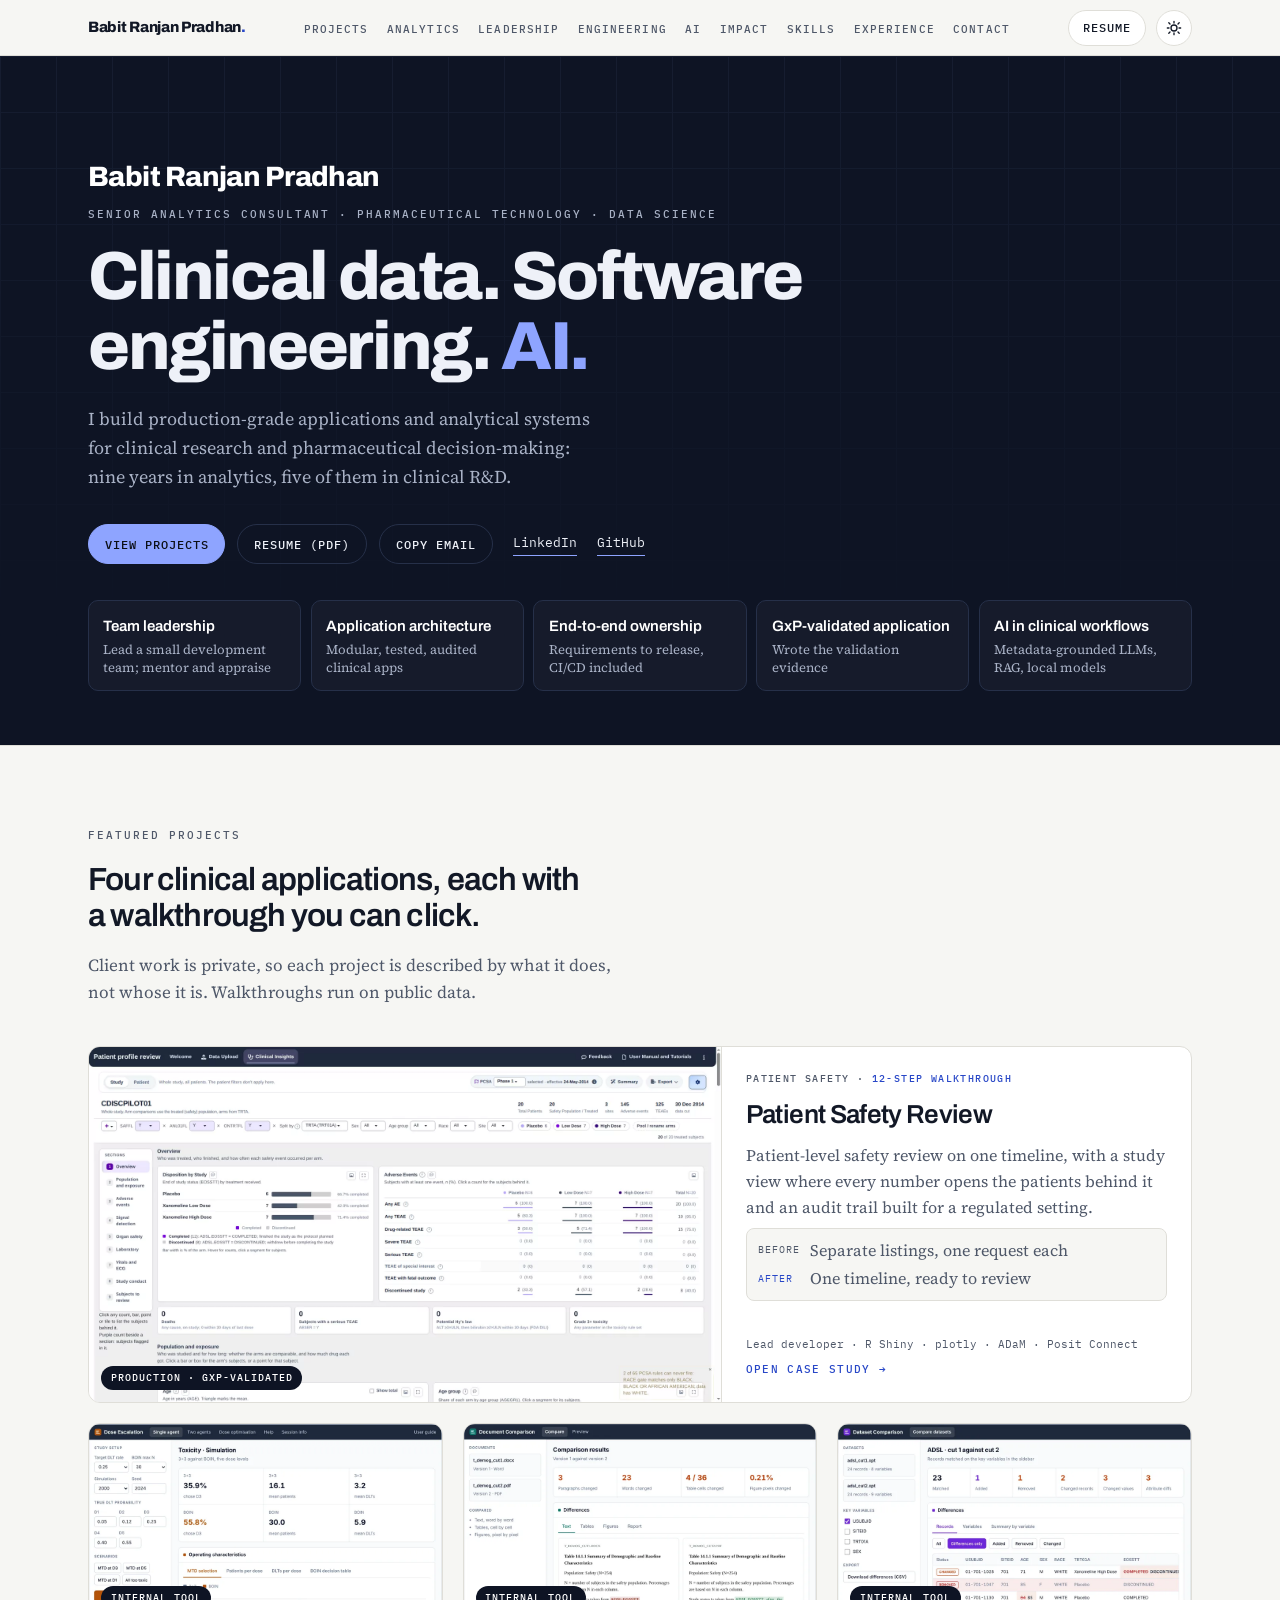
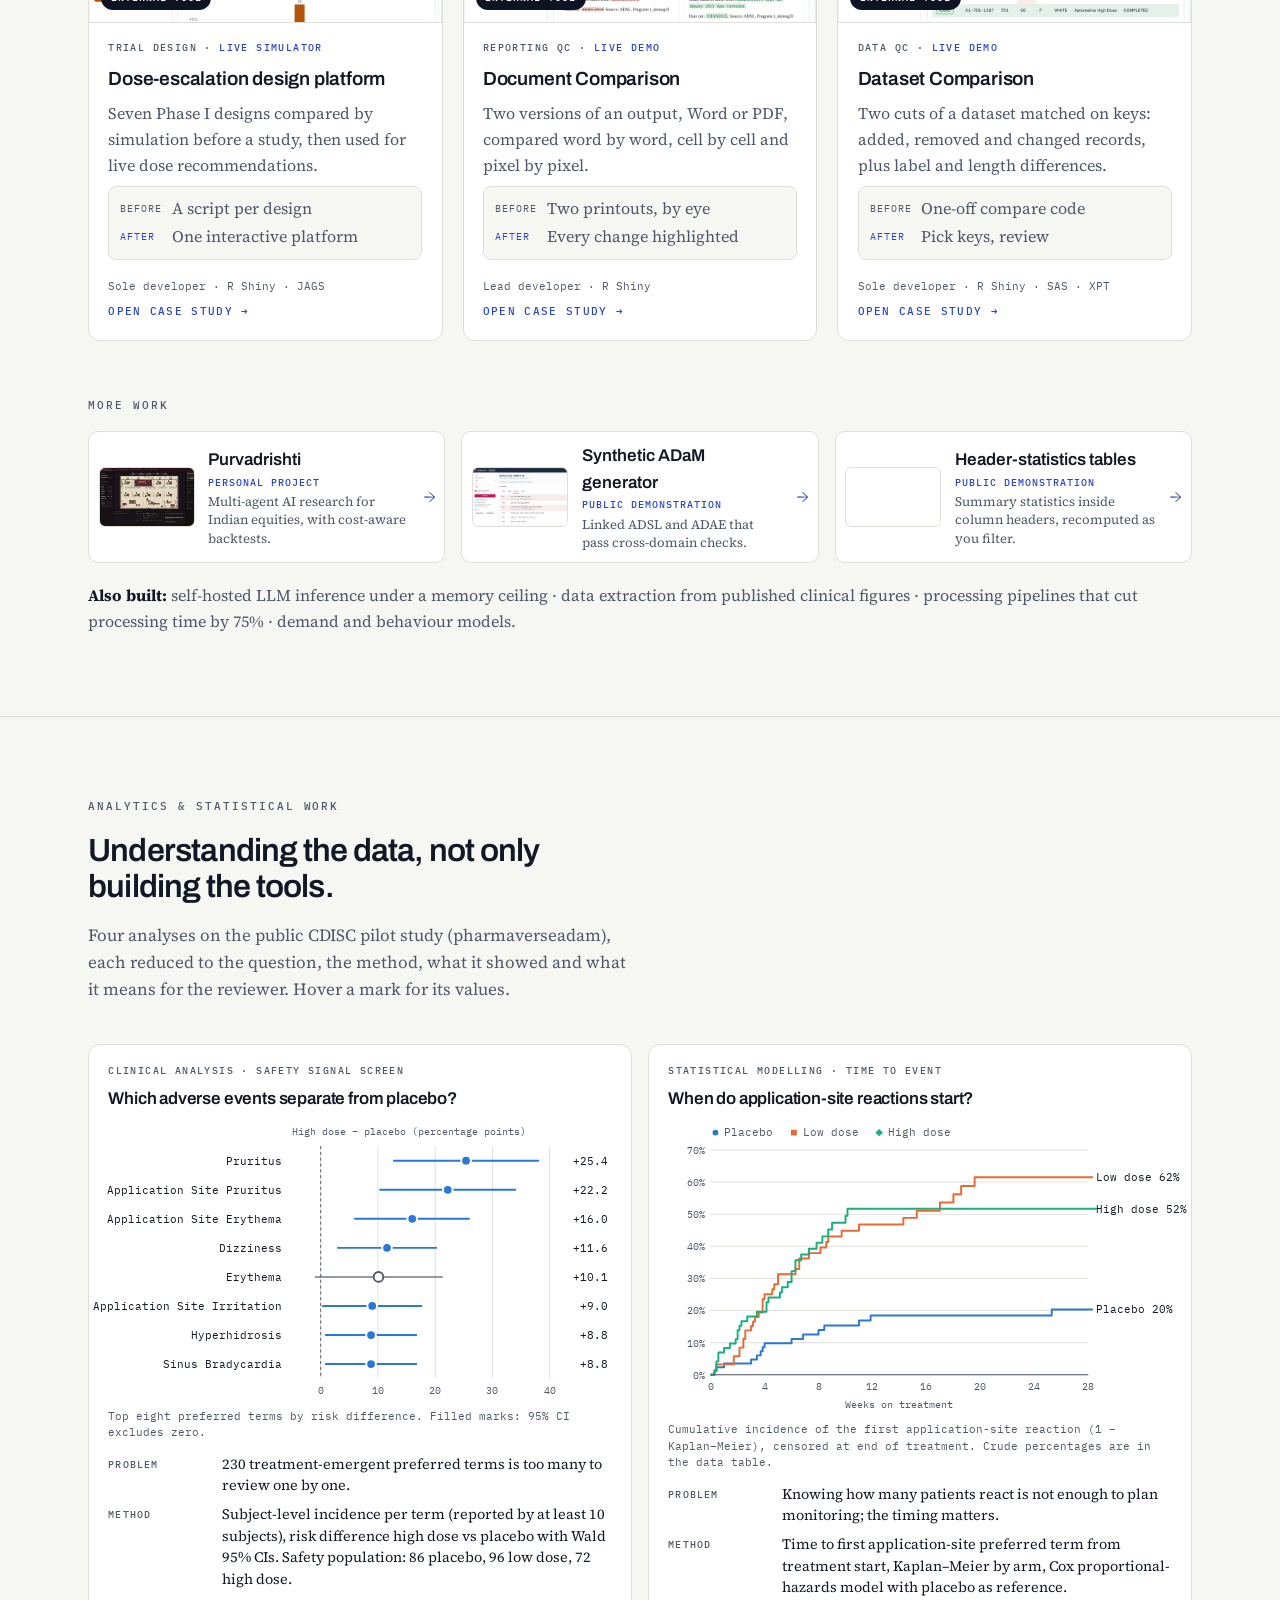
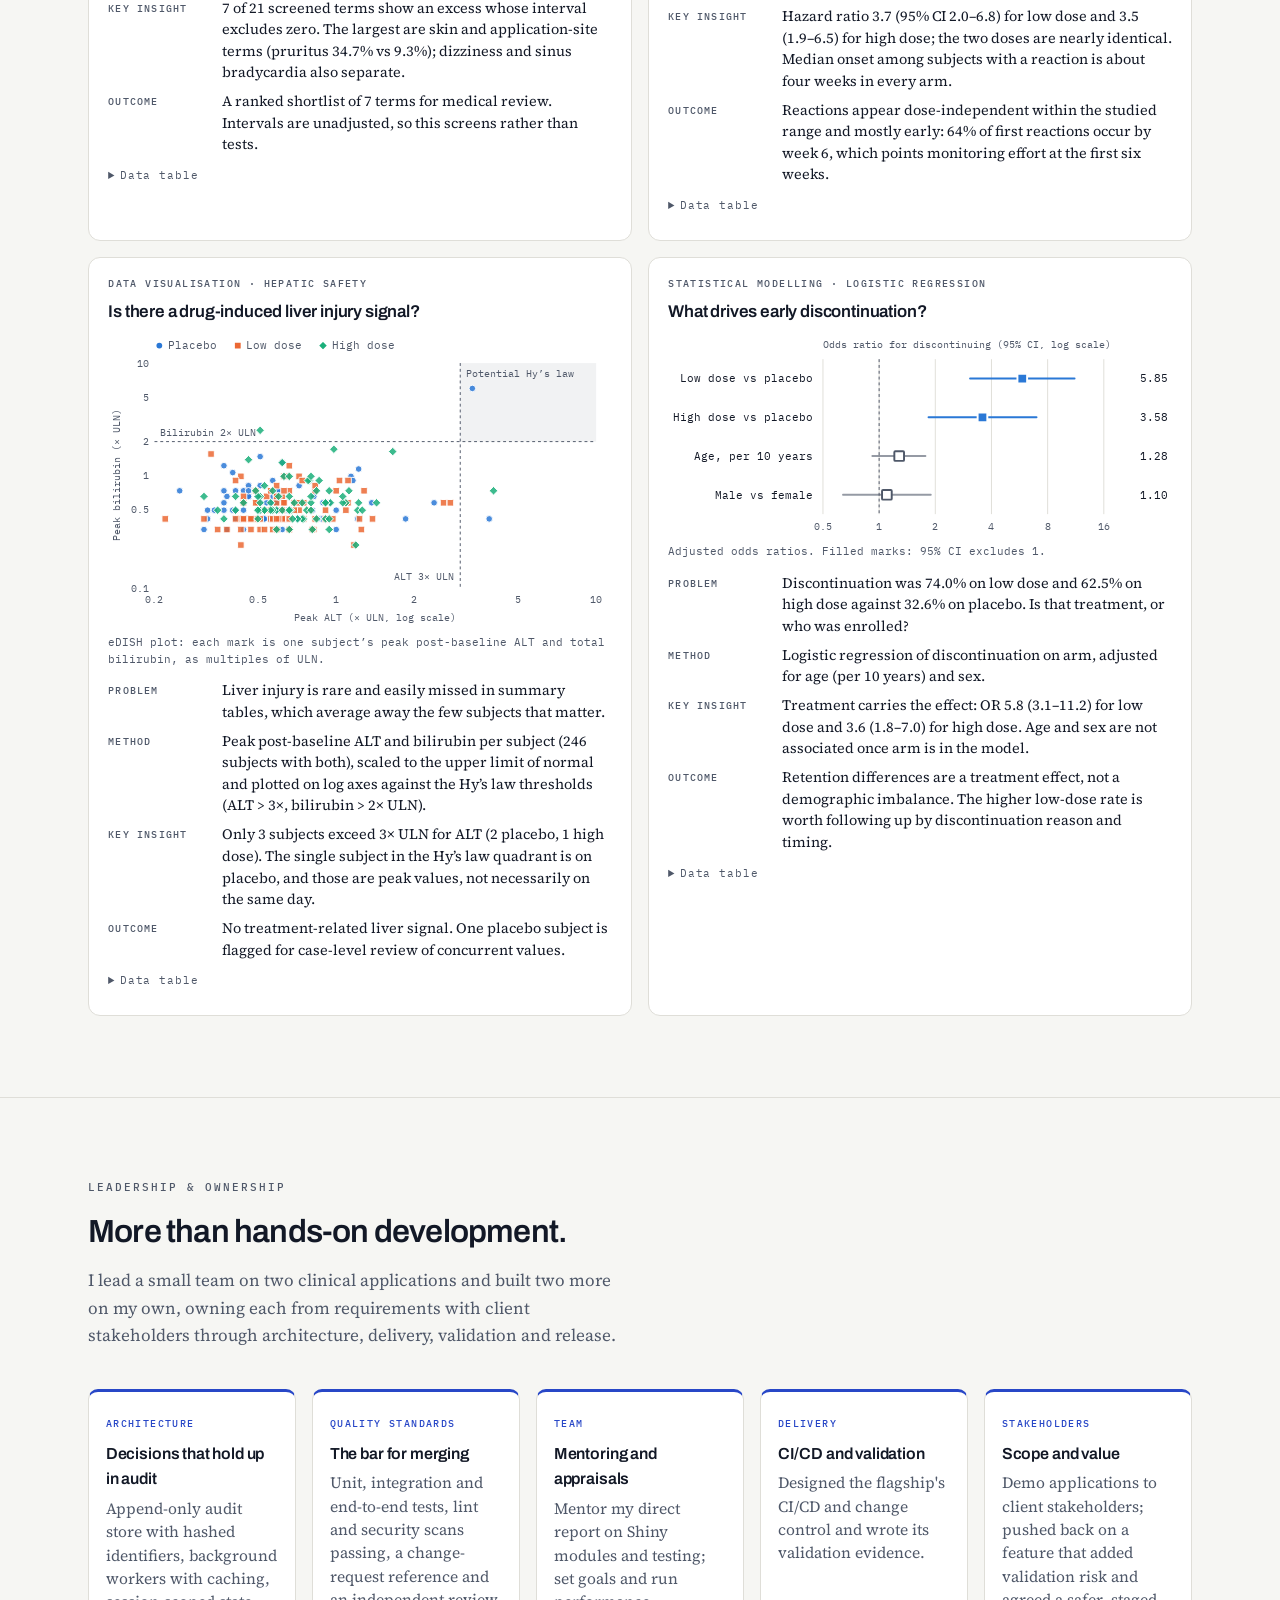
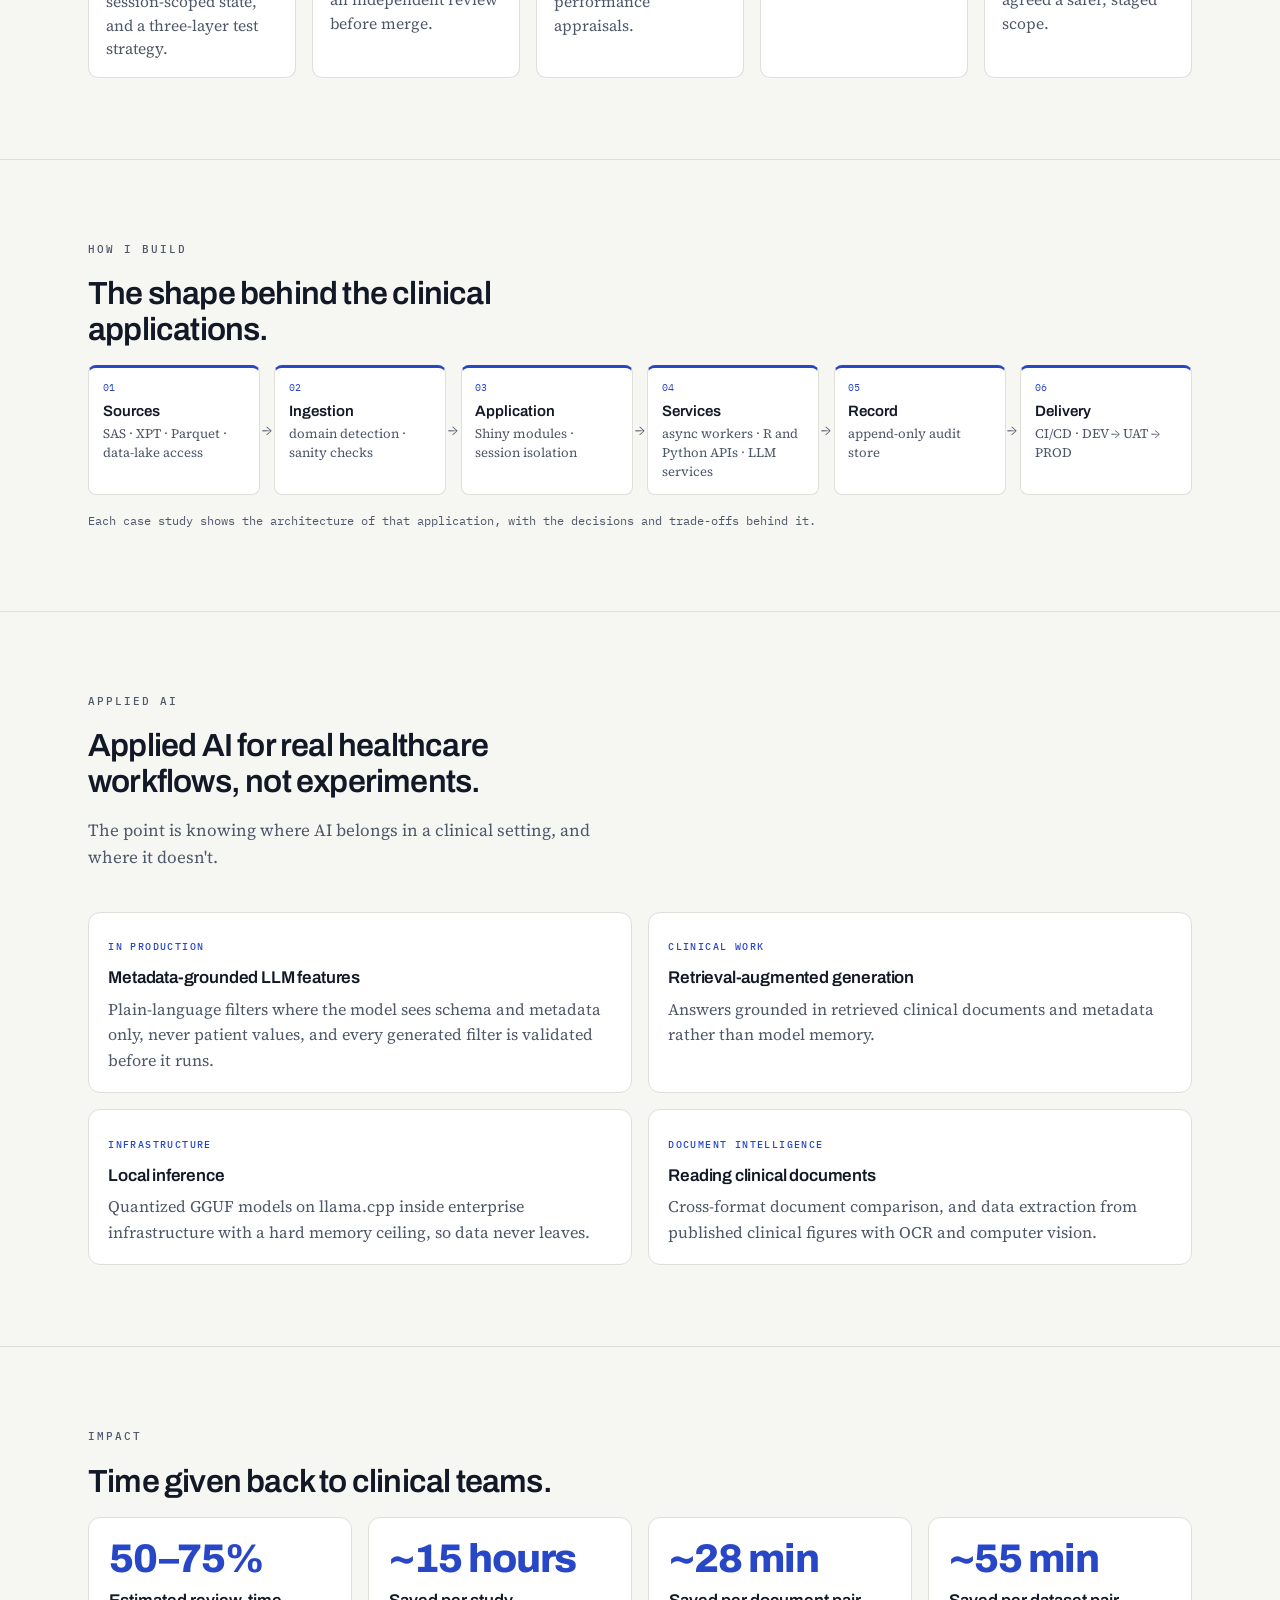
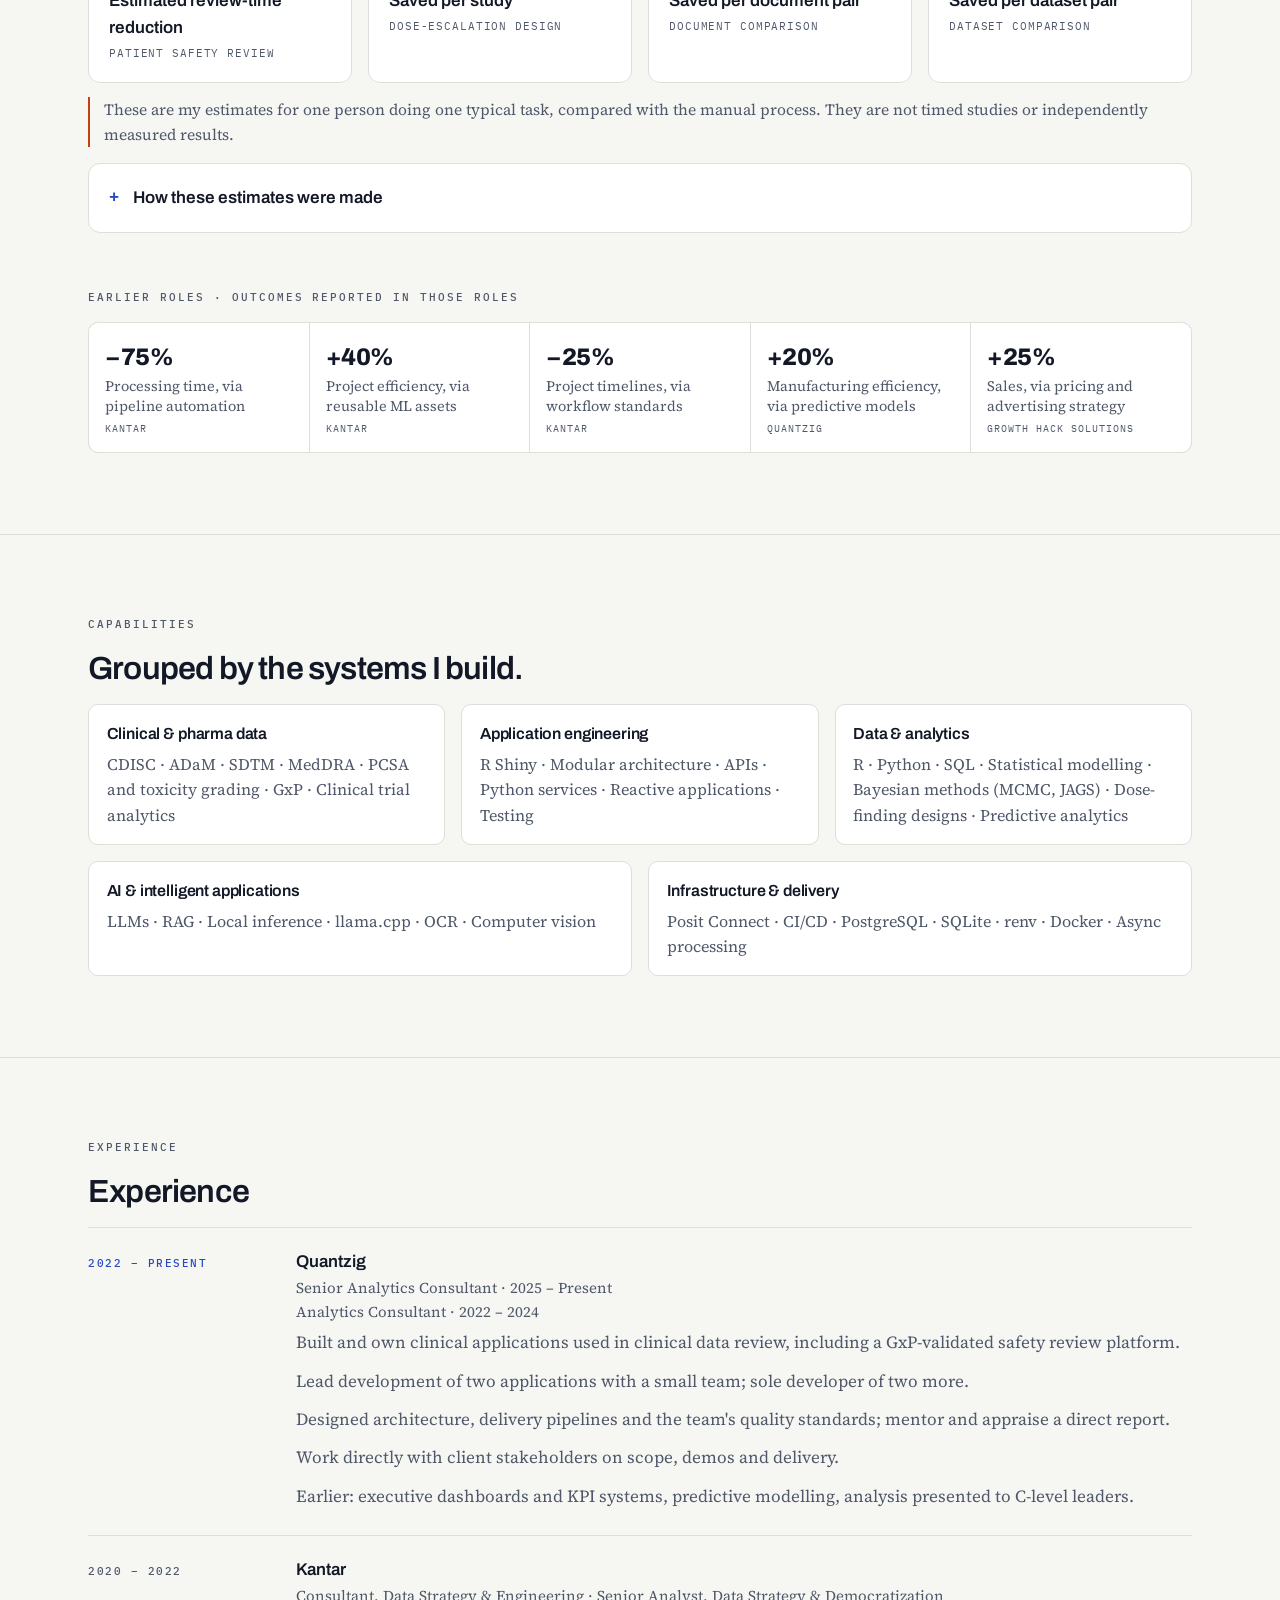
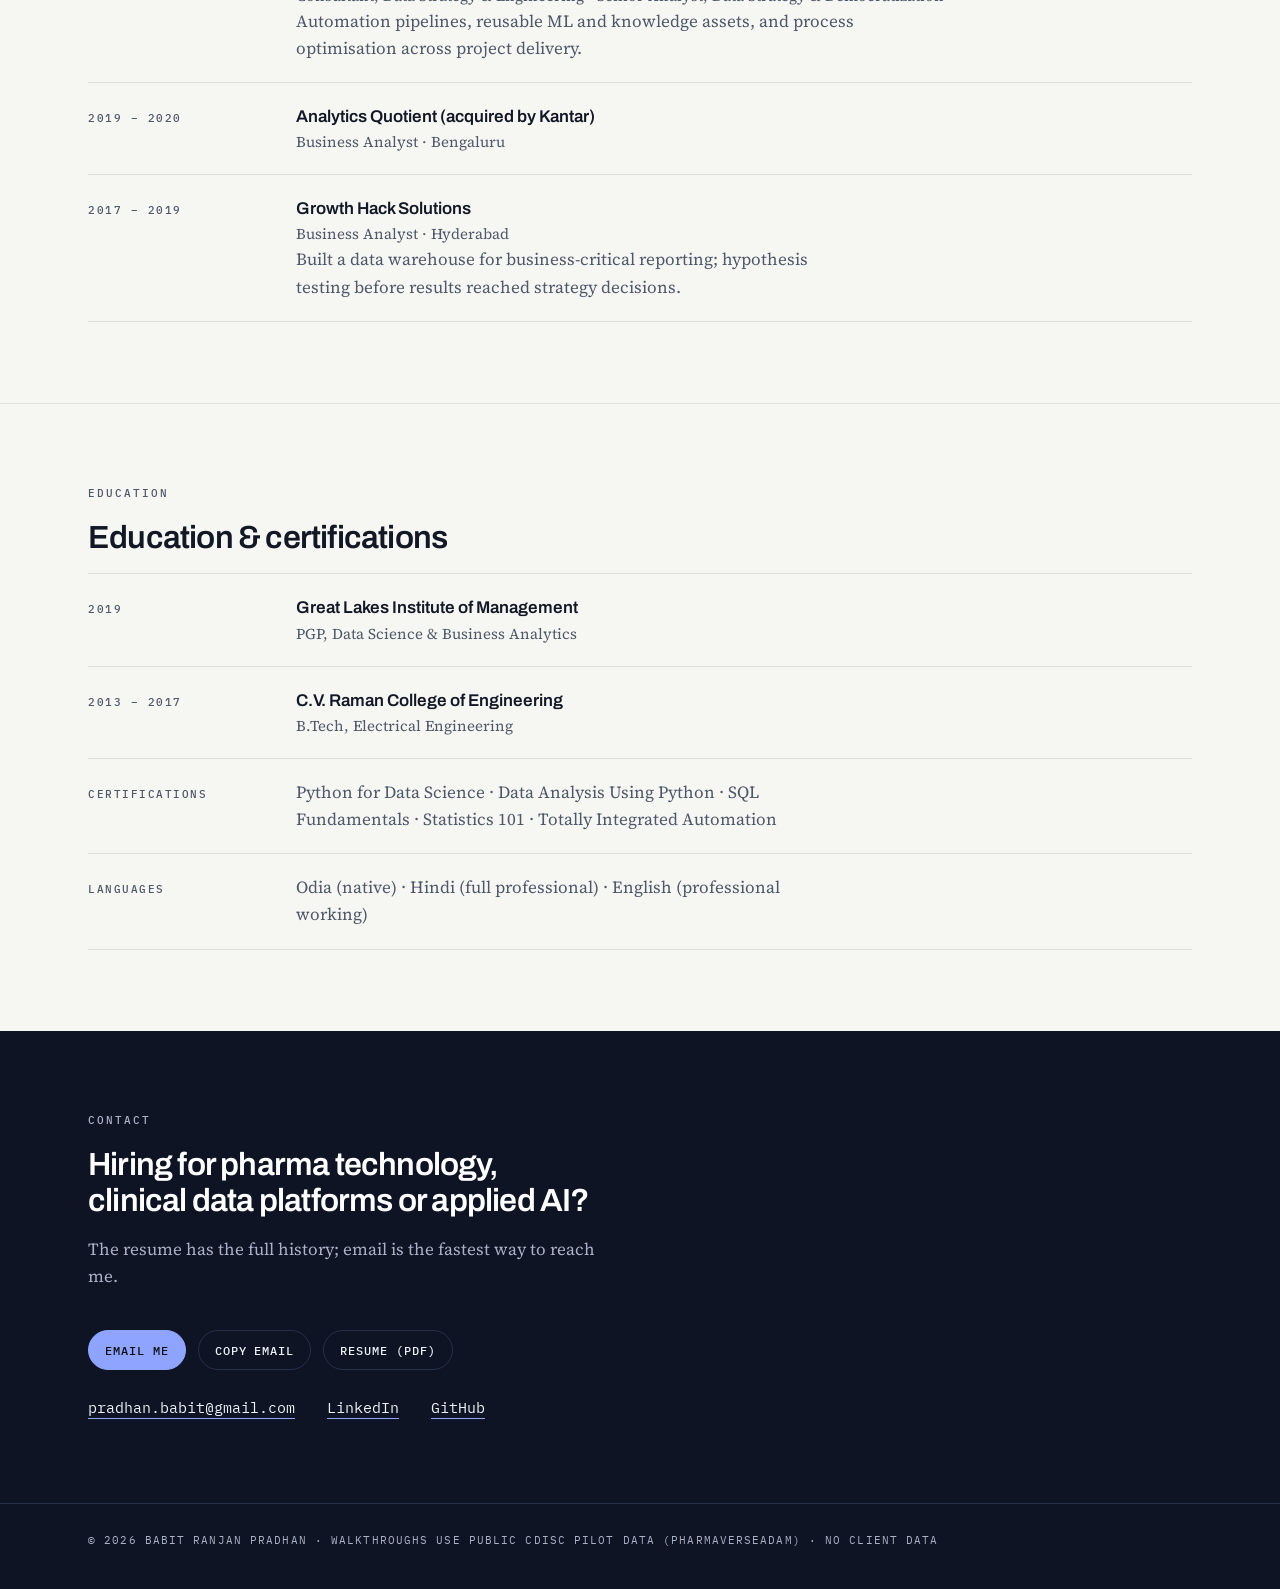
==== commit 8611727b: "Add files via upload" ====
--- a/index.html
+++ b/index.html
@@ -32,7 +32,7 @@
 <nav class="nav" aria-label="Main">
   <div class="wrap">
     <a class="brand" href="./">Babit Ranjan Pradhan<span>.</span></a>
-    <ul id="navlist"><li><a href="#leadership">Leadership</a></li><li><a href="#work">Projects</a></li><li><a href="#impact">Impact</a></li><li><a href="#engineering">Engineering</a></li><li><a href="#ai">Applied AI</a></li><li><a href="#skills">Capabilities</a></li><li><a href="#experience">Experience</a></li><li><a href="#contact">Contact</a></li></ul>
+    <ul id="navlist"><li><a href="#work">Projects</a></li><li><a href="#analytics">Analytics</a></li><li><a href="#leadership">Leadership</a></li><li><a href="#engineering">Engineering</a></li><li><a href="#ai">AI</a></li><li><a href="#impact">Impact</a></li><li><a href="#skills">Skills</a></li><li><a href="#experience">Experience</a></li><li><a href="#contact">Contact</a></li></ul>
     <div class="nav-r">
       <a class="btn resume" href="resume.pdf" download>Resume</a>
       <button class="menu" id="menu" type="button" aria-label="Open menu" aria-expanded="false" aria-controls="navlist">
@@ -71,27 +71,6 @@
     </ul>
   </div>
 </header>
-
-<section id="leadership" aria-labelledby="lead-h">
-  <div class="wrap">
-    <p class="eyebrow">Leadership &amp; ownership</p>
-    <h2 id="lead-h">More than hands-on development.</h2>
-    <p class="lede">I lead a small team on two clinical applications and built two more on my own, owning each from requirements
-      with client stakeholders through architecture, delivery, validation and release.</p>
-    <div class="lcards">
-      <div><span class="ak">Architecture</span><h3>Decisions that hold up in audit</h3><p>Append-only audit store with hashed identifiers,
-        background workers with caching, session-scoped state, and a three-layer test strategy.</p></div>
-      <div><span class="ak">Quality standards</span><h3>The bar for merging</h3><p>Unit, integration and end-to-end tests, lint and security
-        scans passing, a change-request reference and an independent review before merge.</p></div>
-      <div><span class="ak">Team</span><h3>Mentoring and appraisals</h3><p>Mentor my direct report on Shiny modules and testing; set
-        goals and run performance appraisals.</p></div>
-      <div><span class="ak">Delivery</span><h3>CI/CD and validation</h3><p>Designed the flagship's CI/CD and change control and wrote
-        its validation evidence.</p></div>
-      <div><span class="ak">Stakeholders</span><h3>Scope and value</h3><p>Demo applications to client stakeholders; pushed back on a
-        feature that added validation risk and agreed a safer, staged scope.</p></div>
-    </div>
-  </div>
-</section>
 
 <section id="work" aria-labelledby="work-h">
   <div class="wrap">
@@ -132,6 +111,110 @@
   </div>
 </section>
 
+
+<section id="analytics" aria-labelledby="ana-h">
+  <div class="wrap">
+    <p class="eyebrow">Analytics &amp; statistical work</p>
+    <h2 id="ana-h">Understanding the data, not only building the tools.</h2>
+    <p class="lede">Four analyses on the public CDISC pilot study (pharmaverseadam), each reduced to the question, the method, what
+      it showed and what it means for the reviewer. Hover a mark for its values.</p>
+    <div class="agrid2"><article class="acard">
+  <p class="cat">Clinical analysis · Safety signal screen</p>
+  <h3>Which adverse events separate from placebo?</h3>
+  <figure><svg class="az" viewBox="0 0 520 290" role="img" aria-label="Forest plot of adverse-event risk differences, high dose versus placebo, top eight preferred terms" font-family="IBM Plex Mono,monospace"><text class="ax" x="190" y="14">High dose − placebo (percentage points)</text><line class="gr" x1="219.6" x2="219.6" y1="26" y2="266"/><text class="tk" x="219.6" y="282" text-anchor="middle">0</text><line class="gr" x1="278.7" x2="278.7" y1="26" y2="266"/><text class="tk" x="278.7" y="282" text-anchor="middle">10</text><line class="gr" x1="337.8" x2="337.8" y1="26" y2="266"/><text class="tk" x="337.8" y="282" text-anchor="middle">20</text><line class="gr" x1="396.9" x2="396.9" y1="26" y2="266"/><text class="tk" x="396.9" y="282" text-anchor="middle">30</text><line class="gr" x1="456.0" x2="456.0" y1="26" y2="266"/><text class="tk" x="456.0" y="282" text-anchor="middle">40</text><line class="zero" x1="219.6" x2="219.6" y1="26" y2="266"/><text class="lb" x="180" y="45.0" text-anchor="end">Pruritus</text><line class="ci" x1="295.2" x2="444.2" y1="41.0" y2="41.0"/><circle class="m s1" cx="369.7" cy="41.0" r="5.0"><title>Pruritus: high dose 34.7% vs placebo 9.3%; difference 25.4 (95% CI 12.8 to 38.0)</title></circle><text class="vl" x="516" y="45.0" text-anchor="end">+25.4</text><rect class="hit" x="0" y="26.0" width="520" height="30"><title>Pruritus: high dose 34.7% vs placebo 9.3%; difference 25.4 (95% CI 12.8 to 38.0)</title></rect><text class="lb" x="180" y="75.0" text-anchor="end">Application Site Pruritus</text><line class="ci" x1="281.0" x2="420.5" y1="71.0" y2="71.0"/><circle class="m s1" cx="350.8" cy="71.0" r="5.0"><title>Application Site Pruritus: high dose 29.2% vs placebo 7.0%; difference 22.2 (95% CI 10.4 to 34.0)</title></circle><text class="vl" x="516" y="75.0" text-anchor="end">+22.2</text><rect class="hit" x="0" y="56.0" width="520" height="30"><title>Application Site Pruritus: high dose 29.2% vs placebo 7.0%; difference 22.2 (95% CI 10.4 to 34.0)</title></rect><text class="lb" x="180" y="105.0" text-anchor="end">Application Site Erythema</text><line class="ci" x1="255.0" x2="372.7" y1="101.0" y2="101.0"/><circle class="m s1" cx="314.1" cy="101.0" r="5.0"><title>Application Site Erythema: high dose 19.4% vs placebo 3.5%; difference 16.0 (95% CI 6.0 to 25.9)</title></circle><text class="vl" x="516" y="105.0" text-anchor="end">+16.0</text><rect class="hit" x="0" y="86.0" width="520" height="30"><title>Application Site Erythema: high dose 19.4% vs placebo 3.5%; difference 16.0 (95% CI 6.0 to 25.9)</title></rect><text class="lb" x="180" y="135.0" text-anchor="end">Dizziness</text><line class="ci" x1="237.3" x2="339.0" y1="131.0" y2="131.0"/><circle class="m s1" cx="288.1" cy="131.0" r="5.0"><title>Dizziness: high dose 13.9% vs placebo 2.3%; difference 11.6 (95% CI 3.0 to 20.2)</title></circle><text class="vl" x="516" y="135.0" text-anchor="end">+11.6</text><rect class="hit" x="0" y="116.0" width="520" height="30"><title>Dizziness: high dose 13.9% vs placebo 2.3%; difference 11.6 (95% CI 3.0 to 20.2)</title></rect><text class="lb" x="180" y="165.0" text-anchor="end">Erythema</text><line class="ci ns" x1="214.2" x2="344.9" y1="161.0" y2="161.0"/><circle class="m s1 hollow" cx="279.3" cy="161.0" r="5.0"><title>Erythema: high dose 19.4% vs placebo 9.3%; difference 10.1 (95% CI -0.9 to 21.2)</title></circle><text class="vl" x="516" y="165.0" text-anchor="end">+10.1</text><rect class="hit" x="0" y="146.0" width="520" height="30"><title>Erythema: high dose 19.4% vs placebo 9.3%; difference 10.1 (95% CI -0.9 to 21.2)</title></rect><text class="lb" x="180" y="195.0" text-anchor="end">Application Site Irritation</text><line class="ci" x1="221.9" x2="323.6" y1="191.0" y2="191.0"/><circle class="m s1" cx="272.8" cy="191.0" r="5.0"><title>Application Site Irritation: high dose 12.5% vs placebo 3.5%; difference 9.0 (95% CI 0.4 to 17.6)</title></circle><text class="vl" x="516" y="195.0" text-anchor="end">+9.0</text><rect class="hit" x="0" y="176.0" width="520" height="30"><title>Application Site Irritation: high dose 12.5% vs placebo 3.5%; difference 9.0 (95% CI 0.4 to 17.6)</title></rect><text class="lb" x="180" y="225.0" text-anchor="end">Hyperhidrosis</text><line class="ci" x1="224.9" x2="318.3" y1="221.0" y2="221.0"/><circle class="m s1" cx="271.6" cy="221.0" r="5.0"><title>Hyperhidrosis: high dose 11.1% vs placebo 2.3%; difference 8.8 (95% CI 0.9 to 16.7)</title></circle><text class="vl" x="516" y="225.0" text-anchor="end">+8.8</text><rect class="hit" x="0" y="206.0" width="520" height="30"><title>Hyperhidrosis: high dose 11.1% vs placebo 2.3%; difference 8.8 (95% CI 0.9 to 16.7)</title></rect><text class="lb" x="180" y="255.0" text-anchor="end">Sinus Bradycardia</text><line class="ci" x1="224.9" x2="318.3" y1="251.0" y2="251.0"/><circle class="m s1" cx="271.6" cy="251.0" r="5.0"><title>Sinus Bradycardia: high dose 11.1% vs placebo 2.3%; difference 8.8 (95% CI 0.9 to 16.7)</title></circle><text class="vl" x="516" y="255.0" text-anchor="end">+8.8</text><rect class="hit" x="0" y="236.0" width="520" height="30"><title>Sinus Bradycardia: high dose 11.1% vs placebo 2.3%; difference 8.8 (95% CI 0.9 to 16.7)</title></rect></svg><figcaption>Top eight preferred terms by risk difference. Filled marks: 95% CI excludes zero.</figcaption></figure>
+  <dl class="pmio">
+    <div><dt>Problem</dt><dd>230 treatment-emergent preferred terms is too many to review one by one.</dd></div>
+    <div><dt>Method</dt><dd>Subject-level incidence per term (reported by at least 10 subjects), risk difference high dose vs placebo with Wald 95% CIs. Safety population: 86 placebo, 96 low dose, 72 high dose.</dd></div>
+    <div><dt>Key insight</dt><dd>7 of 21 screened terms show an excess whose interval excludes zero. The largest are skin and application-site terms (pruritus 34.7% vs 9.3%); dizziness and sinus bradycardia also separate.</dd></div>
+    <div><dt>Outcome</dt><dd>A ranked shortlist of 7 terms for medical review. Intervals are unadjusted, so this screens rather than tests.</dd></div>
+  </dl>
+  <details class="adata"><summary>Data table</summary><table class="dt"><thead><tr><th>Preferred term</th><th>Placebo %</th><th>Low %</th><th>High %</th><th>Diff (95% CI)</th></tr></thead><tbody><tr><td>Pruritus</td><td>9.3</td><td>21.9</td><td>34.7</td><td>+25.4 (12.8, 38.0)</td></tr><tr><td>Application Site Pruritus</td><td>7.0</td><td>24.0</td><td>29.2</td><td>+22.2 (10.4, 34.0)</td></tr><tr><td>Application Site Erythema</td><td>3.5</td><td>13.5</td><td>19.4</td><td>+16.0 (6.0, 25.9)</td></tr><tr><td>Dizziness</td><td>2.3</td><td>9.4</td><td>13.9</td><td>+11.6 (3.0, 20.2)</td></tr><tr><td>Erythema</td><td>9.3</td><td>14.6</td><td>19.4</td><td>+10.1 (-0.9, 21.2)</td></tr><tr><td>Application Site Irritation</td><td>3.5</td><td>9.4</td><td>12.5</td><td>+9.0 (0.4, 17.6)</td></tr><tr><td>Hyperhidrosis</td><td>2.3</td><td>4.2</td><td>11.1</td><td>+8.8 (0.9, 16.7)</td></tr><tr><td>Sinus Bradycardia</td><td>2.3</td><td>7.3</td><td>11.1</td><td>+8.8 (0.9, 16.7)</td></tr></tbody></table></details>
+</article><article class="acard">
+  <p class="cat">Statistical modelling · Time to event</p>
+  <h3>When do application-site reactions start?</h3>
+  <figure><svg class="az" viewBox="0 0 520 304" role="img" aria-label="Kaplan-Meier cumulative incidence of first application-site reaction by arm over 28 weeks" font-family="IBM Plex Mono,monospace"><circle class="m s1" cx="49.0" cy="12.0" r="4.0"><title>Placebo</title></circle><text class="lg" x="58" y="16">Placebo</text><rect class="m s2" x="126.0" y="8.0" width="8.0" height="8.0" rx="1"><title>Low dose</title></rect><text class="lg" x="139" y="16">Low dose</text><path class="m s3" d="M218.0 6.8L223.2 12.0L218.0 17.2L212.8 12.0Z"><title>High dose</title></path><text class="lg" x="227" y="16">High dose</text><line class="gr" x1="44" x2="434" y1="262.0" y2="262.0"/><text class="tk" x="38" y="266.0" text-anchor="end">0%</text><line class="gr" x1="44" x2="434" y1="228.9" y2="228.9"/><text class="tk" x="38" y="232.9" text-anchor="end">10%</text><line class="gr" x1="44" x2="434" y1="195.7" y2="195.7"/><text class="tk" x="38" y="199.7" text-anchor="end">20%</text><line class="gr" x1="44" x2="434" y1="162.6" y2="162.6"/><text class="tk" x="38" y="166.6" text-anchor="end">30%</text><line class="gr" x1="44" x2="434" y1="129.4" y2="129.4"/><text class="tk" x="38" y="133.4" text-anchor="end">40%</text><line class="gr" x1="44" x2="434" y1="96.3" y2="96.3"/><text class="tk" x="38" y="100.3" text-anchor="end">50%</text><line class="gr" x1="44" x2="434" y1="63.1" y2="63.1"/><text class="tk" x="38" y="67.1" text-anchor="end">60%</text><line class="gr" x1="44" x2="434" y1="30.0" y2="30.0"/><text class="tk" x="38" y="34.0" text-anchor="end">70%</text><text class="tk" x="44.0" y="278" text-anchor="middle">0</text><text class="tk" x="99.7" y="278" text-anchor="middle">4</text><text class="tk" x="155.4" y="278" text-anchor="middle">8</text><text class="tk" x="211.1" y="278" text-anchor="middle">12</text><text class="tk" x="266.9" y="278" text-anchor="middle">16</text><text class="tk" x="322.6" y="278" text-anchor="middle">20</text><text class="tk" x="378.3" y="278" text-anchor="middle">24</text><text class="tk" x="434.0" y="278" text-anchor="middle">28</text><text class="ax" x="239" y="296" text-anchor="middle">Weeks on treatment</text><path class="ln s1" d="M44.0 262.0H44.0V262.0H48.0V258.1H50.0V254.2H57.9V250.3H65.9V250.3H71.9V250.3H73.8V250.3H81.8V250.3H85.8V246.2H91.8V242.0H95.7V237.8H97.7V233.6H99.7V229.4H103.7V229.4H125.6V229.4H127.6V225.0H131.6V225.0H139.5V220.5H145.5V220.5H151.4V220.5H155.4V215.8H161.4V211.1H169.4V211.1H173.3V211.1H177.3V211.1H183.3V211.1H197.2V206.0H209.2V200.9H284.8V200.9H288.7V200.9H302.7V200.9H318.6V200.9H320.6V200.9H338.5V200.9H366.3V200.9H392.2V200.9H396.2V194.6H402.2V194.6H404.2V194.6H406.1V194.6H408.1V194.6H410.1V194.6H412.1V194.6H416.1V194.6H418.1V194.6H420.1V194.6H422.1V194.6H424.1V194.6H430.0V194.6H434.0V194.6H436.0V194.6H438.0V194.6H434.0"><title>Placebo: 20.3% by week 28</title></path><path class="ln s2" d="M44.0 262.0H44.0V262.0H46.0V262.0H48.0V258.5H50.0V251.3H53.9V251.3H55.9V251.3H59.9V251.3H63.9V251.3H65.9V251.3H67.9V242.9H69.9V242.9H71.9V242.9H73.8V234.0H77.8V225.1H79.8V216.2H85.8V211.6H87.8V207.1H89.8V202.4H93.7V197.7H97.7V183.7H99.7V178.9H101.7V178.9H103.7V178.9H107.7V173.7H109.7V168.5H113.6V158.2H117.6V158.2H129.6V158.2H131.6V152.8H135.5V141.9H137.5V141.9H145.5V136.4H155.4V136.4H157.4V130.7H163.4V125.0H165.4V119.2H167.4V119.2H179.3V113.3H185.3V113.3H187.3V113.3H189.3V113.3H197.2V106.8H207.2V106.8H243.0V100.0H256.9V92.6H260.9V92.6H262.9V92.6H268.8V92.6H280.8V84.1H294.7V75.6H302.7V67.1H304.7V67.1H316.6V58.0H338.5V58.0H374.3V58.0H402.2V58.0H404.2V58.0H410.1V58.0H412.1V58.0H416.1V58.0H422.1V58.0H438.0V58.0H434.0"><title>Low dose: 61.6% by week 28</title></path><path class="ln s3" d="M44.0 262.0H44.0V262.0H48.0V257.4H50.0V248.2H52.0V239.0H57.9V234.4H63.9V229.8H69.9V225.2H71.9V216.0H73.8V211.4H75.8V206.7H77.8V206.7H81.8V201.9H87.8V201.9H91.8V197.0H101.7V187.1H103.7V182.2H107.7V182.2H109.7V182.2H111.7V182.2H115.6V177.0H117.6V171.6H123.6V166.3H127.6V155.0H131.6V143.8H135.5V143.8H137.5V137.9H145.5V131.9H147.5V131.9H153.4V125.8H155.4V125.8H159.4V119.1H165.4V112.1H169.4V105.1H179.3V105.1H183.3V97.9H185.3V90.6H195.2V90.6H209.2V90.6H227.1V90.6H233.0V90.6H270.8V90.6H316.6V90.6H326.6V90.6H342.5V90.6H372.3V90.6H386.2V90.6H404.2V90.6H408.1V90.6H410.1V90.6H418.1V90.6H420.1V90.6H422.1V90.6H434.0V90.6H442.0V90.6H434.0"><title>High dose: 51.7% by week 28</title></path><text class="vl" x="442" y="62.0">Low dose 62%</text><text class="vl" x="442" y="94.6">High dose 52%</text><text class="vl" x="442" y="198.6">Placebo 20%</text><line class="axl" x1="44" x2="434" y1="262" y2="262"/></svg><figcaption>Cumulative incidence of the first application-site reaction (1 − Kaplan–Meier), censored at end of treatment. Crude percentages are in the data table.</figcaption></figure>
+  <dl class="pmio">
+    <div><dt>Problem</dt><dd>Knowing how many patients react is not enough to plan monitoring; the timing matters.</dd></div>
+    <div><dt>Method</dt><dd>Time to first application-site preferred term from treatment start, Kaplan–Meier by arm, Cox proportional-hazards model with placebo as reference.</dd></div>
+    <div><dt>Key insight</dt><dd>Hazard ratio 3.7 (95% CI 2.0–6.8) for low dose and 3.5 (1.9–6.5) for high dose; the two doses are nearly identical. Median onset among subjects with a reaction is about four weeks in every arm.</dd></div>
+    <div><dt>Outcome</dt><dd>Reactions appear dose-independent within the studied range and mostly early: 64% of first reactions occur by week 6, which points monitoring effort at the first six weeks.</dd></div>
+  </dl>
+  <details class="adata"><summary>Data table</summary><table class="dt"><thead><tr><th>Arm</th><th>N</th><th>Crude %</th><th>KM by week 28</th><th>HR vs placebo (95% CI)</th></tr></thead><tbody><tr><td>Placebo</td><td>86</td><td>17.6</td><td>20%</td><td>reference</td></tr><tr><td>Low dose</td><td>96</td><td>40.0</td><td>62%</td><td>3.7 (2.0–6.8)</td></tr><tr><td>High dose</td><td>72</td><td>44.4</td><td>52%</td><td>3.5 (1.9–6.5)</td></tr></tbody></table></details>
+</article><article class="acard">
+  <p class="cat">Data visualisation · Hepatic safety</p>
+  <h3>Is there a drug-induced liver injury signal?</h3>
+  <figure><svg class="az" viewBox="0 0 520 304" role="img" aria-label="eDISH scatter of peak ALT against peak total bilirubin per subject, by arm, log scales" font-family="IBM Plex Mono,monospace"><circle class="m s1" cx="53.0" cy="12.0" r="4.0"><title>Placebo</title></circle><text class="lg" x="62" y="16">Placebo</text><rect class="m s2" x="130.0" y="8.0" width="8.0" height="8.0" rx="1"><title>Low dose</title></rect><text class="lg" x="143" y="16">Low dose</text><path class="m s3" d="M222.0 6.8L227.2 12.0L222.0 17.2L216.8 12.0Z"><title>High dose</title></path><text class="lg" x="231" y="16">High dose</text><rect class="quad" x="363.7" y="30.0" width="140.3" height="81.1"/><text class="tk" x="48.0" y="278" text-anchor="middle">0.2</text><text class="tk" x="154.8" y="278" text-anchor="middle">0.5</text><text class="tk" x="235.6" y="278" text-anchor="middle">1</text><text class="tk" x="316.4" y="278" text-anchor="middle">2</text><text class="tk" x="423.2" y="278" text-anchor="middle">5</text><text class="tk" x="504.0" y="278" text-anchor="middle">10</text><text class="tk" x="42" y="266.0" text-anchor="end">0.1</text><text class="tk" x="42" y="184.9" text-anchor="end">0.5</text><text class="tk" x="42" y="150.0" text-anchor="end">1</text><text class="tk" x="42" y="115.1" text-anchor="end">2</text><text class="tk" x="42" y="68.9" text-anchor="end">5</text><text class="tk" x="42" y="34.0" text-anchor="end">10</text><line class="ref" x1="363.7" x2="363.7" y1="30" y2="262"/><line class="ref" x1="48" x2="504" y1="111.1" y2="111.1"/><text class="an" x="369.7" y="44.0">Potential Hy’s law</text><text class="an" x="357.7" y="254" text-anchor="end">ALT 3× ULN</text><text class="an" x="54" y="105.1">Bilirubin 2× ULN</text><circle class="m s1 pt" cx="257.8" cy="190.9" r="3.4"><title>Placebo: peak ALT 1.21× ULN, peak bilirubin 0.41× ULN</title></circle><circle class="m s1 pt" cx="220.7" cy="190.9" r="3.4"><title>Placebo: peak ALT 0.88× ULN, peak bilirubin 0.41× ULN</title></circle><circle class="m s1 pt" cx="179.9" cy="190.9" r="3.4"><title>Placebo: peak ALT 0.62× ULN, peak bilirubin 0.41× ULN</title></circle><circle class="m s1 pt" cx="119.7" cy="181.9" r="3.4"><title>Placebo: peak ALT 0.37× ULN, peak bilirubin 0.49× ULN</title></circle><circle class="m s1 pt" cx="157.1" cy="174.3" r="3.4"><title>Placebo: peak ALT 0.51× ULN, peak bilirubin 0.57× ULN</title></circle><circle class="m s1 pt" cx="161.6" cy="190.9" r="3.4"><title>Placebo: peak ALT 0.53× ULN, peak bilirubin 0.41× ULN</title></circle><circle class="m s1 pt" cx="154.8" cy="190.9" r="3.4"><title>Placebo: peak ALT 0.5× ULN, peak bilirubin 0.41× ULN</title></circle><circle class="m s1 pt" cx="250.9" cy="147.0" r="3.4"><title>Placebo: peak ALT 1.14× ULN, peak bilirubin 0.98× ULN</title></circle><circle class="m s1 pt" cx="200.5" cy="190.9" r="3.4"><title>Placebo: peak ALT 0.74× ULN, peak bilirubin 0.41× ULN</title></circle><circle class="m s1 pt" cx="139.9" cy="190.9" r="3.4"><title>Placebo: peak ALT 0.44× ULN, peak bilirubin 0.41× ULN</title></circle><circle class="m s1 pt" cx="122.8" cy="201.9" r="3.4"><title>Placebo: peak ALT 0.38× ULN, peak bilirubin 0.33× ULN</title></circle><circle class="m s1 pt" cx="181.7" cy="181.9" r="3.4"><title>Placebo: peak ALT 0.63× ULN, peak bilirubin 0.49× ULN</title></circle><circle class="m s1 pt" cx="145.1" cy="167.7" r="3.4"><title>Placebo: peak ALT 0.46× ULN, peak bilirubin 0.65× ULN</title></circle><circle class="m s1 pt" cx="200.5" cy="190.9" r="3.4"><title>Placebo: peak ALT 0.74× ULN, peak bilirubin 0.41× ULN</title></circle><circle class="m s1 pt" cx="197.3" cy="156.6" r="3.4"><title>Placebo: peak ALT 0.72× ULN, peak bilirubin 0.81× ULN</title></circle><circle class="m s1 pt" cx="99.1" cy="201.9" r="3.4"><title>Placebo: peak ALT 0.31× ULN, peak bilirubin 0.33× ULN</title></circle><circle class="m s1 pt" cx="161.6" cy="190.9" r="3.4"><title>Placebo: peak ALT 0.53× ULN, peak bilirubin 0.41× ULN</title></circle><circle class="m s1 pt" cx="119.7" cy="174.3" r="3.4"><title>Placebo: peak ALT 0.37× ULN, peak bilirubin 0.57× ULN</title></circle><circle class="m s1 pt" cx="168.0" cy="174.3" r="3.4"><title>Placebo: peak ALT 0.56× ULN, peak bilirubin 0.57× ULN</title></circle><circle class="m s1 pt" cx="131.7" cy="190.9" r="3.4"><title>Placebo: peak ALT 0.41× ULN, peak bilirubin 0.41× ULN</title></circle><circle class="m s1 pt" cx="128.8" cy="143.1" r="3.4"><title>Placebo: peak ALT 0.4× ULN, peak bilirubin 1.06× ULN</title></circle><circle class="m s1 pt" cx="211.0" cy="181.9" r="3.4"><title>Placebo: peak ALT 0.81× ULN, peak bilirubin 0.49× ULN</title></circle><circle class="m s1 pt" cx="122.8" cy="167.7" r="3.4"><title>Placebo: peak ALT 0.38× ULN, peak bilirubin 0.65× ULN</title></circle><circle class="m s1 pt" cx="154.8" cy="181.9" r="3.4"><title>Placebo: peak ALT 0.5× ULN, peak bilirubin 0.49× ULN</title></circle><circle class="m s1 pt" cx="192.3" cy="174.3" r="3.4"><title>Placebo: peak ALT 0.69× ULN, peak bilirubin 0.57× ULN</title></circle><circle class="m s1 pt" cx="176.1" cy="161.9" r="3.4"><title>Placebo: peak ALT 0.6× ULN, peak bilirubin 0.73× ULN</title></circle><circle class="m s1 pt" cx="213.9" cy="161.9" r="3.4"><title>Placebo: peak ALT 0.83× ULN, peak bilirubin 0.73× ULN</title></circle><circle class="m s1 pt" cx="128.8" cy="181.9" r="3.4"><title>Placebo: peak ALT 0.4× ULN, peak bilirubin 0.49× ULN</title></circle><circle class="m s1 pt" cx="272.3" cy="174.3" r="3.4"><title>Placebo: peak ALT 1.37× ULN, peak bilirubin 0.57× ULN</title></circle><circle class="m s1 pt" cx="228.4" cy="174.3" r="3.4"><title>Placebo: peak ALT 0.94× ULN, peak bilirubin 0.57× ULN</title></circle><circle class="m s1 pt" cx="376.2" cy="56.2" r="3.4"><title>Placebo: peak ALT 3.34× ULN, peak bilirubin 5.94× ULN</title></circle><circle class="m s1 pt" cx="235.6" cy="201.9" r="3.4"><title>Placebo: peak ALT 1.0× ULN, peak bilirubin 0.33× ULN</title></circle><circle class="m s1 pt" cx="258.8" cy="139.4" r="3.4"><title>Placebo: peak ALT 1.22× ULN, peak bilirubin 1.14× ULN</title></circle><circle class="m s1 pt" cx="195.7" cy="190.9" r="3.4"><title>Placebo: peak ALT 0.71× ULN, peak bilirubin 0.41× ULN</title></circle><circle class="m s1 pt" cx="185.4" cy="181.9" r="3.4"><title>Placebo: peak ALT 0.65× ULN, peak bilirubin 0.49× ULN</title></circle><circle class="m s1 pt" cx="139.9" cy="174.3" r="3.4"><title>Placebo: peak ALT 0.44× ULN, peak bilirubin 0.57× ULN</title></circle><circle class="m s1 pt" cx="174.1" cy="201.9" r="3.4"><title>Placebo: peak ALT 0.59× ULN, peak bilirubin 0.33× ULN</title></circle><circle class="m s1 pt" cx="168.0" cy="190.9" r="3.4"><title>Placebo: peak ALT 0.56× ULN, peak bilirubin 0.41× ULN</title></circle><circle class="m s1 pt" cx="172.1" cy="174.3" r="3.4"><title>Placebo: peak ALT 0.58× ULN, peak bilirubin 0.57× ULN</title></circle><circle class="m s1 pt" cx="393.6" cy="190.9" r="3.4"><title>Placebo: peak ALT 3.88× ULN, peak bilirubin 0.41× ULN</title></circle><circle class="m s1 pt" cx="157.1" cy="181.9" r="3.4"><title>Placebo: peak ALT 0.51× ULN, peak bilirubin 0.49× ULN</title></circle><circle class="m s1 pt" cx="168.0" cy="174.3" r="3.4"><title>Placebo: peak ALT 0.56× ULN, peak bilirubin 0.57× ULN</title></circle><circle class="m s1 pt" cx="212.5" cy="167.7" r="3.4"><title>Placebo: peak ALT 0.82× ULN, peak bilirubin 0.65× ULN</title></circle><circle class="m s1 pt" cx="119.7" cy="136.0" r="3.4"><title>Placebo: peak ALT 0.37× ULN, peak bilirubin 1.22× ULN</title></circle><circle class="m s1 pt" cx="235.6" cy="181.9" r="3.4"><title>Placebo: peak ALT 1.0× ULN, peak bilirubin 0.49× ULN</title></circle><circle class="m s1 pt" cx="170.1" cy="167.7" r="3.4"><title>Placebo: peak ALT 0.57× ULN, peak bilirubin 0.65× ULN</title></circle><circle class="m s1 pt" cx="176.1" cy="161.9" r="3.4"><title>Placebo: peak ALT 0.6× ULN, peak bilirubin 0.73× ULN</title></circle><circle class="m s1 pt" cx="307.3" cy="190.9" r="3.4"><title>Placebo: peak ALT 1.85× ULN, peak bilirubin 0.41× ULN</title></circle><circle class="m s1 pt" cx="102.8" cy="181.9" r="3.4"><title>Placebo: peak ALT 0.32× ULN, peak bilirubin 0.49× ULN</title></circle><circle class="m s1 pt" cx="179.9" cy="132.8" r="3.4"><title>Placebo: peak ALT 0.62× ULN, peak bilirubin 1.3× ULN</title></circle><circle class="m s1 pt" cx="222.0" cy="174.3" r="3.4"><title>Placebo: peak ALT 0.89× ULN, peak bilirubin 0.57× ULN</title></circle><circle class="m s1 pt" cx="145.1" cy="156.6" r="3.4"><title>Placebo: peak ALT 0.46× ULN, peak bilirubin 0.81× ULN</title></circle><circle class="m s1 pt" cx="224.6" cy="174.3" r="3.4"><title>Placebo: peak ALT 0.91× ULN, peak bilirubin 0.57× ULN</title></circle><circle class="m s1 pt" cx="174.1" cy="174.3" r="3.4"><title>Placebo: peak ALT 0.59× ULN, peak bilirubin 0.57× ULN</title></circle><circle class="m s1 pt" cx="192.3" cy="181.9" r="3.4"><title>Placebo: peak ALT 0.69× ULN, peak bilirubin 0.49× ULN</title></circle><circle class="m s1 pt" cx="74.0" cy="161.9" r="3.4"><title>Placebo: peak ALT 0.25× ULN, peak bilirubin 0.73× ULN</title></circle><circle class="m s1 pt" cx="145.1" cy="167.7" r="3.4"><title>Placebo: peak ALT 0.46× ULN, peak bilirubin 0.65× ULN</title></circle><circle class="m s1 pt" cx="131.7" cy="181.9" r="3.4"><title>Placebo: peak ALT 0.41× ULN, peak bilirubin 0.49× ULN</title></circle><circle class="m s1 pt" cx="109.9" cy="181.9" r="3.4"><title>Placebo: peak ALT 0.34× ULN, peak bilirubin 0.49× ULN</title></circle><circle class="m s1 pt" cx="174.1" cy="181.9" r="3.4"><title>Placebo: peak ALT 0.59× ULN, peak bilirubin 0.49× ULN</title></circle><circle class="m s1 pt" cx="131.7" cy="161.9" r="3.4"><title>Placebo: peak ALT 0.41× ULN, peak bilirubin 0.73× ULN</title></circle><circle class="m s1 pt" cx="195.7" cy="190.9" r="3.4"><title>Placebo: peak ALT 0.71× ULN, peak bilirubin 0.41× ULN</title></circle><circle class="m s1 pt" cx="216.7" cy="190.9" r="3.4"><title>Placebo: peak ALT 0.85× ULN, peak bilirubin 0.41× ULN</title></circle><circle class="m s1 pt" cx="137.2" cy="190.9" r="3.4"><title>Placebo: peak ALT 0.43× ULN, peak bilirubin 0.41× ULN</title></circle><circle class="m s1 pt" cx="163.8" cy="174.3" r="3.4"><title>Placebo: peak ALT 0.54× ULN, peak bilirubin 0.57× ULN</title></circle><circle class="m s1 pt" cx="252.9" cy="151.3" r="3.4"><title>Placebo: peak ALT 1.16× ULN, peak bilirubin 0.9× ULN</title></circle><circle class="m s1 pt" cx="174.1" cy="181.9" r="3.4"><title>Placebo: peak ALT 0.59× ULN, peak bilirubin 0.49× ULN</title></circle><circle class="m s1 pt" cx="122.8" cy="201.9" r="3.4"><title>Placebo: peak ALT 0.38× ULN, peak bilirubin 0.33× ULN</title></circle><circle class="m s1 pt" cx="139.9" cy="181.9" r="3.4"><title>Placebo: peak ALT 0.44× ULN, peak bilirubin 0.49× ULN</title></circle><circle class="m s1 pt" cx="154.8" cy="190.9" r="3.4"><title>Placebo: peak ALT 0.5× ULN, peak bilirubin 0.41× ULN</title></circle><circle class="m s1 pt" cx="139.9" cy="161.9" r="3.4"><title>Placebo: peak ALT 0.44× ULN, peak bilirubin 0.73× ULN</title></circle><circle class="m s1 pt" cx="179.9" cy="201.9" r="3.4"><title>Placebo: peak ALT 0.62× ULN, peak bilirubin 0.33× ULN</title></circle><circle class="m s1 pt" cx="157.1" cy="126.6" r="3.4"><title>Placebo: peak ALT 0.51× ULN, peak bilirubin 1.47× ULN</title></circle><circle class="m s1 pt" cx="154.8" cy="167.7" r="3.4"><title>Placebo: peak ALT 0.5× ULN, peak bilirubin 0.65× ULN</title></circle><circle class="m s1 pt" cx="211.0" cy="181.9" r="3.4"><title>Placebo: peak ALT 0.81× ULN, peak bilirubin 0.49× ULN</title></circle><circle class="m s1 pt" cx="145.1" cy="161.9" r="3.4"><title>Placebo: peak ALT 0.46× ULN, peak bilirubin 0.73× ULN</title></circle><circle class="m s1 pt" cx="139.9" cy="201.9" r="3.4"><title>Placebo: peak ALT 0.44× ULN, peak bilirubin 0.33× ULN</title></circle><circle class="m s1 pt" cx="170.1" cy="151.3" r="3.4"><title>Placebo: peak ALT 0.57× ULN, peak bilirubin 0.9× ULN</title></circle><circle class="m s1 pt" cx="139.9" cy="190.9" r="3.4"><title>Placebo: peak ALT 0.44× ULN, peak bilirubin 0.41× ULN</title></circle><circle class="m s1 pt" cx="102.8" cy="190.9" r="3.4"><title>Placebo: peak ALT 0.32× ULN, peak bilirubin 0.41× ULN</title></circle><circle class="m s1 pt" cx="176.1" cy="181.9" r="3.4"><title>Placebo: peak ALT 0.6× ULN, peak bilirubin 0.49× ULN</title></circle><circle class="m s1 pt" cx="336.7" cy="174.3" r="3.4"><title>Placebo: peak ALT 2.38× ULN, peak bilirubin 0.57× ULN</title></circle><circle class="m s1 pt" cx="157.1" cy="156.6" r="3.4"><title>Placebo: peak ALT 0.51× ULN, peak bilirubin 0.81× ULN</title></circle><circle class="m s1 pt" cx="119.7" cy="161.9" r="3.4"><title>Placebo: peak ALT 0.37× ULN, peak bilirubin 0.73× ULN</title></circle><rect class="m s2 pt" x="232.2" y="158.5" width="6.8" height="6.8" rx="1"><title>Low dose: peak ALT 1.0× ULN, peak bilirubin 0.73× ULN</title></rect><rect class="m s2 pt" x="164.6" y="178.5" width="6.8" height="6.8" rx="1"><title>Low dose: peak ALT 0.56× ULN, peak bilirubin 0.49× ULN</title></rect><rect class="m s2 pt" x="170.7" y="187.5" width="6.8" height="6.8" rx="1"><title>Low dose: peak ALT 0.59× ULN, peak bilirubin 0.41× ULN</title></rect><rect class="m s2 pt" x="153.7" y="187.5" width="6.8" height="6.8" rx="1"><title>Low dose: peak ALT 0.51× ULN, peak bilirubin 0.41× ULN</title></rect><rect class="m s2 pt" x="136.5" y="187.5" width="6.8" height="6.8" rx="1"><title>Low dose: peak ALT 0.44× ULN, peak bilirubin 0.41× ULN</title></rect><rect class="m s2 pt" x="210.5" y="187.5" width="6.8" height="6.8" rx="1"><title>Low dose: peak ALT 0.83× ULN, peak bilirubin 0.41× ULN</title></rect><rect class="m s2 pt" x="170.7" y="170.9" width="6.8" height="6.8" rx="1"><title>Low dose: peak ALT 0.59× ULN, peak bilirubin 0.57× ULN</title></rect><rect class="m s2 pt" x="183.8" y="132.6" width="6.8" height="6.8" rx="1"><title>Low dose: peak ALT 0.66× ULN, peak bilirubin 1.22× ULN</title></rect><rect class="m s2 pt" x="185.5" y="178.5" width="6.8" height="6.8" rx="1"><title>Low dose: peak ALT 0.67× ULN, peak bilirubin 0.49× ULN</title></rect><rect class="m s2 pt" x="103.0" y="120.5" width="6.8" height="6.8" rx="1"><title>Low dose: peak ALT 0.33× ULN, peak bilirubin 1.55× ULN</title></rect><rect class="m s2 pt" x="133.8" y="187.5" width="6.8" height="6.8" rx="1"><title>Low dose: peak ALT 0.43× ULN, peak bilirubin 0.41× ULN</title></rect><rect class="m s2 pt" x="178.3" y="187.5" width="6.8" height="6.8" rx="1"><title>Low dose: peak ALT 0.63× ULN, peak bilirubin 0.41× ULN</title></rect><rect class="m s2 pt" x="136.5" y="164.3" width="6.8" height="6.8" rx="1"><title>Low dose: peak ALT 0.44× ULN, peak bilirubin 0.65× ULN</title></rect><rect class="m s2 pt" x="176.5" y="164.3" width="6.8" height="6.8" rx="1"><title>Low dose: peak ALT 0.62× ULN, peak bilirubin 0.65× ULN</title></rect><rect class="m s2 pt" x="228.7" y="187.5" width="6.8" height="6.8" rx="1"><title>Low dose: peak ALT 0.97× ULN, peak bilirubin 0.41× ULN</title></rect><rect class="m s2 pt" x="242.2" y="178.5" width="6.8" height="6.8" rx="1"><title>Low dose: peak ALT 1.09× ULN, peak bilirubin 0.49× ULN</title></rect><rect class="m s2 pt" x="210.5" y="158.5" width="6.8" height="6.8" rx="1"><title>Low dose: peak ALT 0.83× ULN, peak bilirubin 0.73× ULN</title></rect><rect class="m s2 pt" x="269.7" y="187.5" width="6.8" height="6.8" rx="1"><title>Low dose: peak ALT 1.38× ULN, peak bilirubin 0.41× ULN</title></rect><rect class="m s2 pt" x="160.4" y="164.3" width="6.8" height="6.8" rx="1"><title>Low dose: peak ALT 0.54× ULN, peak bilirubin 0.65× ULN</title></rect><rect class="m s2 pt" x="198.7" y="187.5" width="6.8" height="6.8" rx="1"><title>Low dose: peak ALT 0.75× ULN, peak bilirubin 0.41× ULN</title></rect><rect class="m s2 pt" x="136.5" y="170.9" width="6.8" height="6.8" rx="1"><title>Low dose: peak ALT 0.44× ULN, peak bilirubin 0.57× ULN</title></rect><rect class="m s2 pt" x="244.4" y="170.9" width="6.8" height="6.8" rx="1"><title>Low dose: peak ALT 1.11× ULN, peak bilirubin 0.57× ULN</title></rect><rect class="m s2 pt" x="193.9" y="178.5" width="6.8" height="6.8" rx="1"><title>Low dose: peak ALT 0.72× ULN, peak bilirubin 0.49× ULN</title></rect><rect class="m s2 pt" x="172.7" y="164.3" width="6.8" height="6.8" rx="1"><title>Low dose: peak ALT 0.6× ULN, peak bilirubin 0.65× ULN</title></rect><rect class="m s2 pt" x="235.6" y="147.9" width="6.8" height="6.8" rx="1"><title>Low dose: peak ALT 1.03× ULN, peak bilirubin 0.9× ULN</title></rect><rect class="m s2 pt" x="170.7" y="153.2" width="6.8" height="6.8" rx="1"><title>Low dose: peak ALT 0.59× ULN, peak bilirubin 0.81× ULN</title></rect><rect class="m s2 pt" x="193.9" y="143.6" width="6.8" height="6.8" rx="1"><title>Low dose: peak ALT 0.72× ULN, peak bilirubin 0.98× ULN</title></rect><rect class="m s2 pt" x="133.8" y="143.6" width="6.8" height="6.8" rx="1"><title>Low dose: peak ALT 0.43× ULN, peak bilirubin 0.98× ULN</title></rect><rect class="m s2 pt" x="209.1" y="198.5" width="6.8" height="6.8" rx="1"><title>Low dose: peak ALT 0.82× ULN, peak bilirubin 0.33× ULN</title></rect><rect class="m s2 pt" x="133.8" y="214.5" width="6.8" height="6.8" rx="1"><title>Low dose: peak ALT 0.43× ULN, peak bilirubin 0.24× ULN</title></rect><rect class="m s2 pt" x="343.1" y="170.9" width="6.8" height="6.8" rx="1"><title>Low dose: peak ALT 2.59× ULN, peak bilirubin 0.57× ULN</title></rect><rect class="m s2 pt" x="119.4" y="198.5" width="6.8" height="6.8" rx="1"><title>Low dose: peak ALT 0.38× ULN, peak bilirubin 0.33× ULN</title></rect><rect class="m s2 pt" x="176.5" y="187.5" width="6.8" height="6.8" rx="1"><title>Low dose: peak ALT 0.62× ULN, peak bilirubin 0.41× ULN</title></rect><rect class="m s2 pt" x="164.6" y="187.5" width="6.8" height="6.8" rx="1"><title>Low dose: peak ALT 0.56× ULN, peak bilirubin 0.41× ULN</title></rect><rect class="m s2 pt" x="55.7" y="187.5" width="6.8" height="6.8" rx="1"><title>Low dose: peak ALT 0.22× ULN, peak bilirubin 0.41× ULN</title></rect><rect class="m s2 pt" x="109.8" y="198.5" width="6.8" height="6.8" rx="1"><title>Low dose: peak ALT 0.35× ULN, peak bilirubin 0.33× ULN</title></rect><rect class="m s2 pt" x="182.0" y="143.6" width="6.8" height="6.8" rx="1"><title>Low dose: peak ALT 0.65× ULN, peak bilirubin 0.98× ULN</title></rect><rect class="m s2 pt" x="128.3" y="187.5" width="6.8" height="6.8" rx="1"><title>Low dose: peak ALT 0.41× ULN, peak bilirubin 0.41× ULN</title></rect><rect class="m s2 pt" x="151.4" y="170.9" width="6.8" height="6.8" rx="1"><title>Low dose: peak ALT 0.5× ULN, peak bilirubin 0.57× ULN</title></rect><rect class="m s2 pt" x="210.5" y="153.2" width="6.8" height="6.8" rx="1"><title>Low dose: peak ALT 0.83× ULN, peak bilirubin 0.81× ULN</title></rect><rect class="m s2 pt" x="164.6" y="158.5" width="6.8" height="6.8" rx="1"><title>Low dose: peak ALT 0.56× ULN, peak bilirubin 0.73× ULN</title></rect><rect class="m s2 pt" x="136.5" y="187.5" width="6.8" height="6.8" rx="1"><title>Low dose: peak ALT 0.44× ULN, peak bilirubin 0.41× ULN</title></rect><rect class="m s2 pt" x="144.2" y="187.5" width="6.8" height="6.8" rx="1"><title>Low dose: peak ALT 0.47× ULN, peak bilirubin 0.41× ULN</title></rect><rect class="m s2 pt" x="136.5" y="187.5" width="6.8" height="6.8" rx="1"><title>Low dose: peak ALT 0.44× ULN, peak bilirubin 0.41× ULN</title></rect><rect class="m s2 pt" x="176.5" y="187.5" width="6.8" height="6.8" rx="1"><title>Low dose: peak ALT 0.62× ULN, peak bilirubin 0.41× ULN</title></rect><rect class="m s2 pt" x="128.3" y="147.9" width="6.8" height="6.8" rx="1"><title>Low dose: peak ALT 0.41× ULN, peak bilirubin 0.9× ULN</title></rect><rect class="m s2 pt" x="170.7" y="198.5" width="6.8" height="6.8" rx="1"><title>Low dose: peak ALT 0.59× ULN, peak bilirubin 0.33× ULN</title></rect><rect class="m s2 pt" x="350.1" y="170.9" width="6.8" height="6.8" rx="1"><title>Low dose: peak ALT 2.75× ULN, peak bilirubin 0.57× ULN</title></rect><rect class="m s2 pt" x="183.8" y="187.5" width="6.8" height="6.8" rx="1"><title>Low dose: peak ALT 0.66× ULN, peak bilirubin 0.41× ULN</title></rect><rect class="m s2 pt" x="149.1" y="158.5" width="6.8" height="6.8" rx="1"><title>Low dose: peak ALT 0.49× ULN, peak bilirubin 0.73× ULN</title></rect><rect class="m s2 pt" x="207.6" y="198.5" width="6.8" height="6.8" rx="1"><title>Low dose: peak ALT 0.81× ULN, peak bilirubin 0.33× ULN</title></rect><rect class="m s2 pt" x="250.5" y="214.5" width="6.8" height="6.8" rx="1"><title>Low dose: peak ALT 1.17× ULN, peak bilirubin 0.24× ULN</title></rect><rect class="m s2 pt" x="153.7" y="198.5" width="6.8" height="6.8" rx="1"><title>Low dose: peak ALT 0.51× ULN, peak bilirubin 0.33× ULN</title></rect><rect class="m s2 pt" x="149.1" y="187.5" width="6.8" height="6.8" rx="1"><title>Low dose: peak ALT 0.49× ULN, peak bilirubin 0.41× ULN</title></rect><rect class="m s2 pt" x="144.2" y="187.5" width="6.8" height="6.8" rx="1"><title>Low dose: peak ALT 0.47× ULN, peak bilirubin 0.41× ULN</title></rect><rect class="m s2 pt" x="188.9" y="170.9" width="6.8" height="6.8" rx="1"><title>Low dose: peak ALT 0.69× ULN, peak bilirubin 0.57× ULN</title></rect><rect class="m s2 pt" x="178.3" y="143.6" width="6.8" height="6.8" rx="1"><title>Low dose: peak ALT 0.63× ULN, peak bilirubin 0.98× ULN</title></rect><rect class="m s2 pt" x="193.9" y="170.9" width="6.8" height="6.8" rx="1"><title>Low dose: peak ALT 0.72× ULN, peak bilirubin 0.57× ULN</title></rect><rect class="m s2 pt" x="204.7" y="178.5" width="6.8" height="6.8" rx="1"><title>Low dose: peak ALT 0.79× ULN, peak bilirubin 0.49× ULN</title></rect><rect class="m s2 pt" x="198.7" y="170.9" width="6.8" height="6.8" rx="1"><title>Low dose: peak ALT 0.75× ULN, peak bilirubin 0.57× ULN</title></rect><rect class="m s2 pt" x="183.8" y="198.5" width="6.8" height="6.8" rx="1"><title>Low dose: peak ALT 0.66× ULN, peak bilirubin 0.33× ULN</title></rect><rect class="m s2 pt" x="166.7" y="187.5" width="6.8" height="6.8" rx="1"><title>Low dose: peak ALT 0.57× ULN, peak bilirubin 0.41× ULN</title></rect><rect class="m s2 pt" x="256.3" y="187.5" width="6.8" height="6.8" rx="1"><title>Low dose: peak ALT 1.23× ULN, peak bilirubin 0.41× ULN</title></rect><rect class="m s2 pt" x="183.8" y="158.5" width="6.8" height="6.8" rx="1"><title>Low dose: peak ALT 0.66× ULN, peak bilirubin 0.73× ULN</title></rect><rect class="m s2 pt" x="95.7" y="187.5" width="6.8" height="6.8" rx="1"><title>Low dose: peak ALT 0.31× ULN, peak bilirubin 0.41× ULN</title></rect><rect class="m s2 pt" x="170.7" y="164.3" width="6.8" height="6.8" rx="1"><title>Low dose: peak ALT 0.59× ULN, peak bilirubin 0.65× ULN</title></rect><rect class="m s2 pt" x="176.5" y="178.5" width="6.8" height="6.8" rx="1"><title>Low dose: peak ALT 0.62× ULN, peak bilirubin 0.49× ULN</title></rect><rect class="m s2 pt" x="188.9" y="178.5" width="6.8" height="6.8" rx="1"><title>Low dose: peak ALT 0.69× ULN, peak bilirubin 0.49× ULN</title></rect><rect class="m s2 pt" x="183.8" y="198.5" width="6.8" height="6.8" rx="1"><title>Low dose: peak ALT 0.66× ULN, peak bilirubin 0.33× ULN</title></rect><rect class="m s2 pt" x="244.4" y="147.9" width="6.8" height="6.8" rx="1"><title>Low dose: peak ALT 1.11× ULN, peak bilirubin 0.9× ULN</title></rect><rect class="m s2 pt" x="149.1" y="170.9" width="6.8" height="6.8" rx="1"><title>Low dose: peak ALT 0.49× ULN, peak bilirubin 0.57× ULN</title></rect><rect class="m s2 pt" x="170.7" y="164.3" width="6.8" height="6.8" rx="1"><title>Low dose: peak ALT 0.59× ULN, peak bilirubin 0.65× ULN</title></rect><rect class="m s2 pt" x="221.2" y="187.5" width="6.8" height="6.8" rx="1"><title>Low dose: peak ALT 0.91× ULN, peak bilirubin 0.41× ULN</title></rect><rect class="m s2 pt" x="166.7" y="198.5" width="6.8" height="6.8" rx="1"><title>Low dose: peak ALT 0.57× ULN, peak bilirubin 0.33× ULN</title></rect><rect class="m s2 pt" x="158.2" y="198.5" width="6.8" height="6.8" rx="1"><title>Low dose: peak ALT 0.53× ULN, peak bilirubin 0.33× ULN</title></rect><rect class="m s2 pt" x="178.3" y="170.9" width="6.8" height="6.8" rx="1"><title>Low dose: peak ALT 0.63× ULN, peak bilirubin 0.57× ULN</title></rect><rect class="m s2 pt" x="178.3" y="158.5" width="6.8" height="6.8" rx="1"><title>Low dose: peak ALT 0.63× ULN, peak bilirubin 0.73× ULN</title></rect><rect class="m s2 pt" x="133.8" y="198.5" width="6.8" height="6.8" rx="1"><title>Low dose: peak ALT 0.43× ULN, peak bilirubin 0.33× ULN</title></rect><rect class="m s2 pt" x="258.2" y="198.5" width="6.8" height="6.8" rx="1"><title>Low dose: peak ALT 1.25× ULN, peak bilirubin 0.33× ULN</title></rect><rect class="m s2 pt" x="172.7" y="187.5" width="6.8" height="6.8" rx="1"><title>Low dose: peak ALT 0.6× ULN, peak bilirubin 0.41× ULN</title></rect><rect class="m s2 pt" x="221.2" y="178.5" width="6.8" height="6.8" rx="1"><title>Low dose: peak ALT 0.91× ULN, peak bilirubin 0.49× ULN</title></rect><rect class="m s2 pt" x="144.2" y="187.5" width="6.8" height="6.8" rx="1"><title>Low dose: peak ALT 0.47× ULN, peak bilirubin 0.41× ULN</title></rect><rect class="m s2 pt" x="197.1" y="147.9" width="6.8" height="6.8" rx="1"><title>Low dose: peak ALT 0.74× ULN, peak bilirubin 0.9× ULN</title></rect><rect class="m s2 pt" x="207.6" y="198.5" width="6.8" height="6.8" rx="1"><title>Low dose: peak ALT 0.81× ULN, peak bilirubin 0.33× ULN</title></rect><rect class="m s2 pt" x="261.0" y="158.5" width="6.8" height="6.8" rx="1"><title>Low dose: peak ALT 1.28× ULN, peak bilirubin 0.73× ULN</title></rect><rect class="m s2 pt" x="144.2" y="198.5" width="6.8" height="6.8" rx="1"><title>Low dose: peak ALT 0.47× ULN, peak bilirubin 0.33× ULN</title></rect><rect class="m s2 pt" x="170.7" y="187.5" width="6.8" height="6.8" rx="1"><title>Low dose: peak ALT 0.59× ULN, peak bilirubin 0.41× ULN</title></rect><rect class="m s2 pt" x="158.2" y="178.5" width="6.8" height="6.8" rx="1"><title>Low dose: peak ALT 0.53× ULN, peak bilirubin 0.49× ULN</title></rect><rect class="m s2 pt" x="170.7" y="198.5" width="6.8" height="6.8" rx="1"><title>Low dose: peak ALT 0.59× ULN, peak bilirubin 0.33× ULN</title></rect><rect class="m s2 pt" x="178.3" y="170.9" width="6.8" height="6.8" rx="1"><title>Low dose: peak ALT 0.63× ULN, peak bilirubin 0.57× ULN</title></rect><path class="m s3 pt" d="M228.4 157.4L232.8 161.9L228.4 166.3L224.0 161.9Z"><title>High dose: peak ALT 0.94× ULN, peak bilirubin 0.73× ULN</title></path><path class="m s3 pt" d="M202.1 186.5L206.5 190.9L202.1 195.3L197.6 190.9Z"><title>High dose: peak ALT 0.75× ULN, peak bilirubin 0.41× ULN</title></path><path class="m s3 pt" d="M187.2 163.3L191.6 167.7L187.2 172.1L182.7 167.7Z"><title>High dose: peak ALT 0.66× ULN, peak bilirubin 0.65× ULN</title></path><path class="m s3 pt" d="M154.8 177.5L159.2 181.9L154.8 186.4L150.4 181.9Z"><title>High dose: peak ALT 0.5× ULN, peak bilirubin 0.49× ULN</title></path><path class="m s3 pt" d="M229.6 169.9L234.0 174.3L229.6 178.7L225.2 174.3Z"><title>High dose: peak ALT 0.95× ULN, peak bilirubin 0.57× ULN</title></path><path class="m s3 pt" d="M188.9 177.5L193.3 181.9L188.9 186.4L184.5 181.9Z"><title>High dose: peak ALT 0.67× ULN, peak bilirubin 0.49× ULN</title></path><path class="m s3 pt" d="M294.0 117.0L298.4 121.4L294.0 125.8L289.6 121.4Z"><title>High dose: peak ALT 1.65× ULN, peak bilirubin 1.63× ULN</title></path><path class="m s3 pt" d="M157.1 177.5L161.5 181.9L157.1 186.4L152.7 181.9Z"><title>High dose: peak ALT 0.51× ULN, peak bilirubin 0.49× ULN</title></path><path class="m s3 pt" d="M208.1 146.9L212.5 151.3L208.1 155.7L203.7 151.3Z"><title>High dose: peak ALT 0.79× ULN, peak bilirubin 0.9× ULN</title></path><path class="m s3 pt" d="M257.8 177.5L262.2 181.9L257.8 186.4L253.4 181.9Z"><title>High dose: peak ALT 1.21× ULN, peak bilirubin 0.49× ULN</title></path><path class="m s3 pt" d="M174.1 177.5L178.5 181.9L174.1 186.4L169.7 181.9Z"><title>High dose: peak ALT 0.59× ULN, peak bilirubin 0.49× ULN</title></path><path class="m s3 pt" d="M161.6 152.2L166.0 156.6L161.6 161.0L157.2 156.6Z"><title>High dose: peak ALT 0.53× ULN, peak bilirubin 0.81× ULN</title></path><path class="m s3 pt" d="M205.1 177.5L209.6 181.9L205.1 186.4L200.7 181.9Z"><title>High dose: peak ALT 0.77× ULN, peak bilirubin 0.49× ULN</title></path><path class="m s3 pt" d="M258.8 169.9L263.2 174.3L258.8 178.7L254.4 174.3Z"><title>High dose: peak ALT 1.22× ULN, peak bilirubin 0.57× ULN</title></path><path class="m s3 pt" d="M187.2 177.5L191.6 181.9L187.2 186.4L182.7 181.9Z"><title>High dose: peak ALT 0.66× ULN, peak bilirubin 0.49× ULN</title></path><path class="m s3 pt" d="M200.5 186.5L204.9 190.9L200.5 195.3L196.1 190.9Z"><title>High dose: peak ALT 0.74× ULN, peak bilirubin 0.41× ULN</title></path><path class="m s3 pt" d="M215.3 157.4L219.7 161.9L215.3 166.3L210.9 161.9Z"><title>High dose: peak ALT 0.84× ULN, peak bilirubin 0.73× ULN</title></path><path class="m s3 pt" d="M206.6 146.9L211.1 151.3L206.6 155.7L202.2 151.3Z"><title>High dose: peak ALT 0.78× ULN, peak bilirubin 0.9× ULN</title></path><path class="m s3 pt" d="M99.1 163.3L103.5 167.7L99.1 172.1L94.7 167.7Z"><title>High dose: peak ALT 0.31× ULN, peak bilirubin 0.65× ULN</title></path><path class="m s3 pt" d="M170.1 177.5L174.5 181.9L170.1 186.4L165.7 181.9Z"><title>High dose: peak ALT 0.57× ULN, peak bilirubin 0.49× ULN</title></path><path class="m s3 pt" d="M131.7 177.5L136.1 181.9L131.7 186.4L127.3 181.9Z"><title>High dose: peak ALT 0.41× ULN, peak bilirubin 0.49× ULN</title></path><path class="m s3 pt" d="M200.5 169.9L204.9 174.3L200.5 178.7L196.1 174.3Z"><title>High dose: peak ALT 0.74× ULN, peak bilirubin 0.57× ULN</title></path><path class="m s3 pt" d="M187.2 177.5L191.6 181.9L187.2 186.4L182.7 181.9Z"><title>High dose: peak ALT 0.66× ULN, peak bilirubin 0.49× ULN</title></path><path class="m s3 pt" d="M176.1 163.3L180.5 167.7L176.1 172.1L171.6 167.7Z"><title>High dose: peak ALT 0.6× ULN, peak bilirubin 0.65× ULN</title></path><path class="m s3 pt" d="M145.1 125.4L149.5 129.8L145.1 134.2L140.7 129.8Z"><title>High dose: peak ALT 0.46× ULN, peak bilirubin 1.38× ULN</title></path><path class="m s3 pt" d="M179.9 177.5L184.3 181.9L179.9 186.4L175.5 181.9Z"><title>High dose: peak ALT 0.62× ULN, peak bilirubin 0.49× ULN</title></path><path class="m s3 pt" d="M168.0 169.9L172.4 174.3L168.0 178.7L163.6 174.3Z"><title>High dose: peak ALT 0.56× ULN, peak bilirubin 0.57× ULN</title></path><path class="m s3 pt" d="M181.7 142.6L186.2 147.0L181.7 151.4L177.3 147.0Z"><title>High dose: peak ALT 0.63× ULN, peak bilirubin 0.98× ULN</title></path><path class="m s3 pt" d="M398.1 157.4L402.5 161.9L398.1 166.3L393.6 161.9Z"><title>High dose: peak ALT 4.03× ULN, peak bilirubin 0.73× ULN</title></path><path class="m s3 pt" d="M174.1 197.4L178.5 201.9L174.1 206.3L169.7 201.9Z"><title>High dose: peak ALT 0.59× ULN, peak bilirubin 0.33× ULN</title></path><path class="m s3 pt" d="M195.7 186.5L200.1 190.9L195.7 195.3L191.3 190.9Z"><title>High dose: peak ALT 0.71× ULN, peak bilirubin 0.41× ULN</title></path><path class="m s3 pt" d="M161.6 177.5L166.0 181.9L161.6 186.4L157.2 181.9Z"><title>High dose: peak ALT 0.53× ULN, peak bilirubin 0.49× ULN</title></path><path class="m s3 pt" d="M209.6 142.6L214.0 147.0L209.6 151.4L205.2 147.0Z"><title>High dose: peak ALT 0.8× ULN, peak bilirubin 0.98× ULN</title></path><path class="m s3 pt" d="M157.1 163.3L161.5 167.7L157.1 172.1L152.7 167.7Z"><title>High dose: peak ALT 0.51× ULN, peak bilirubin 0.65× ULN</title></path><path class="m s3 pt" d="M190.6 186.5L195.1 190.9L190.6 195.3L186.2 190.9Z"><title>High dose: peak ALT 0.68× ULN, peak bilirubin 0.41× ULN</title></path><path class="m s3 pt" d="M179.9 128.4L184.3 132.8L179.9 137.2L175.5 132.8Z"><title>High dose: peak ALT 0.62× ULN, peak bilirubin 1.3× ULN</title></path><path class="m s3 pt" d="M157.1 95.0L161.5 99.4L157.1 103.9L152.7 99.4Z"><title>High dose: peak ALT 0.51× ULN, peak bilirubin 2.52× ULN</title></path><path class="m s3 pt" d="M224.6 169.9L229.0 174.3L224.6 178.7L220.2 174.3Z"><title>High dose: peak ALT 0.91× ULN, peak bilirubin 0.57× ULN</title></path><path class="m s3 pt" d="M168.0 177.5L172.4 181.9L168.0 186.4L163.6 181.9Z"><title>High dose: peak ALT 0.56× ULN, peak bilirubin 0.49× ULN</title></path><path class="m s3 pt" d="M224.6 169.9L229.0 174.3L224.6 178.7L220.2 174.3Z"><title>High dose: peak ALT 0.91× ULN, peak bilirubin 0.57× ULN</title></path><path class="m s3 pt" d="M233.2 114.6L237.7 119.0L233.2 123.4L228.8 119.0Z"><title>High dose: peak ALT 0.98× ULN, peak bilirubin 1.71× ULN</title></path><path class="m s3 pt" d="M157.1 169.9L161.5 174.3L157.1 178.7L152.7 174.3Z"><title>High dose: peak ALT 0.51× ULN, peak bilirubin 0.57× ULN</title></path><path class="m s3 pt" d="M209.6 177.5L214.0 181.9L209.6 186.4L205.2 181.9Z"><title>High dose: peak ALT 0.8× ULN, peak bilirubin 0.49× ULN</title></path><path class="m s3 pt" d="M139.9 169.9L144.3 174.3L139.9 178.7L135.5 174.3Z"><title>High dose: peak ALT 0.44× ULN, peak bilirubin 0.57× ULN</title></path><path class="m s3 pt" d="M161.6 177.5L166.0 181.9L161.6 186.4L157.2 181.9Z"><title>High dose: peak ALT 0.53× ULN, peak bilirubin 0.49× ULN</title></path><path class="m s3 pt" d="M211.0 197.4L215.5 201.9L211.0 206.3L206.6 201.9Z"><title>High dose: peak ALT 0.81× ULN, peak bilirubin 0.33× ULN</title></path><path class="m s3 pt" d="M154.8 163.3L159.2 167.7L154.8 172.1L150.4 167.7Z"><title>High dose: peak ALT 0.5× ULN, peak bilirubin 0.65× ULN</title></path><path class="m s3 pt" d="M119.7 186.5L124.1 190.9L119.7 195.3L115.3 190.9Z"><title>High dose: peak ALT 0.37× ULN, peak bilirubin 0.41× ULN</title></path><path class="m s3 pt" d="M170.1 157.4L174.5 161.9L170.1 166.3L165.7 161.9Z"><title>High dose: peak ALT 0.57× ULN, peak bilirubin 0.73× ULN</title></path><path class="m s3 pt" d="M245.6 169.9L250.1 174.3L245.6 178.7L241.2 174.3Z"><title>High dose: peak ALT 1.09× ULN, peak bilirubin 0.57× ULN</title></path><path class="m s3 pt" d="M262.5 177.5L267.0 181.9L262.5 186.4L258.1 181.9Z"><title>High dose: peak ALT 1.26× ULN, peak bilirubin 0.49× ULN</title></path><path class="m s3 pt" d="M154.8 186.5L159.2 190.9L154.8 195.3L150.4 190.9Z"><title>High dose: peak ALT 0.5× ULN, peak bilirubin 0.41× ULN</title></path><path class="m s3 pt" d="M242.4 169.9L246.8 174.3L242.4 178.7L238.0 174.3Z"><title>High dose: peak ALT 1.06× ULN, peak bilirubin 0.57× ULN</title></path><path class="m s3 pt" d="M209.6 169.9L214.0 174.3L209.6 178.7L205.2 174.3Z"><title>High dose: peak ALT 0.8× ULN, peak bilirubin 0.57× ULN</title></path><path class="m s3 pt" d="M187.2 197.4L191.6 201.9L187.2 206.3L182.7 201.9Z"><title>High dose: peak ALT 0.66× ULN, peak bilirubin 0.33× ULN</title></path><path class="m s3 pt" d="M192.3 169.9L196.8 174.3L192.3 178.7L187.9 174.3Z"><title>High dose: peak ALT 0.69× ULN, peak bilirubin 0.57× ULN</title></path><path class="m s3 pt" d="M113.2 177.5L117.7 181.9L113.2 186.4L108.8 181.9Z"><title>High dose: peak ALT 0.35× ULN, peak bilirubin 0.49× ULN</title></path><path class="m s3 pt" d="M224.6 186.5L229.0 190.9L224.6 195.3L220.2 190.9Z"><title>High dose: peak ALT 0.91× ULN, peak bilirubin 0.41× ULN</title></path><path class="m s3 pt" d="M187.2 177.5L191.6 181.9L187.2 186.4L182.7 181.9Z"><title>High dose: peak ALT 0.66× ULN, peak bilirubin 0.49× ULN</title></path><path class="m s3 pt" d="M228.4 186.5L232.8 190.9L228.4 195.3L224.0 190.9Z"><title>High dose: peak ALT 0.94× ULN, peak bilirubin 0.41× ULN</title></path><path class="m s3 pt" d="M255.9 213.5L260.3 217.9L255.9 222.3L251.5 217.9Z"><title>High dose: peak ALT 1.19× ULN, peak bilirubin 0.24× ULN</title></path><path class="m s3 pt" d="M248.8 157.4L253.2 161.9L248.8 166.3L244.4 161.9Z"><title>High dose: peak ALT 1.12× ULN, peak bilirubin 0.73× ULN</title></path><path class="m s3 pt" d="M277.3 169.9L281.7 174.3L277.3 178.7L272.9 174.3Z"><title>High dose: peak ALT 1.43× ULN, peak bilirubin 0.57× ULN</title></path><path class="m s3 pt" d="M131.7 163.3L136.1 167.7L131.7 172.1L127.3 167.7Z"><title>High dose: peak ALT 0.41× ULN, peak bilirubin 0.65× ULN</title></path><path class="m s3 pt" d="M215.3 186.5L219.7 190.9L215.3 195.3L210.9 190.9Z"><title>High dose: peak ALT 0.84× ULN, peak bilirubin 0.41× ULN</title></path><path class="m s3 pt" d="M218.0 146.9L222.4 151.3L218.0 155.7L213.6 151.3Z"><title>High dose: peak ALT 0.86× ULN, peak bilirubin 0.9× ULN</title></path><path class="m s3 pt" d="M242.4 163.3L246.8 167.7L242.4 172.1L238.0 167.7Z"><title>High dose: peak ALT 1.06× ULN, peak bilirubin 0.65× ULN</title></path><path class="m s3 pt" d="M187.2 142.6L191.6 147.0L187.2 151.4L182.7 147.0Z"><title>High dose: peak ALT 0.66× ULN, peak bilirubin 0.98× ULN</title></path><path class="m s3 pt" d="M152.5 157.4L156.9 161.9L152.5 166.3L148.0 161.9Z"><title>High dose: peak ALT 0.49× ULN, peak bilirubin 0.73× ULN</title></path><path class="m s3 pt" d="M209.6 163.3L214.0 167.7L209.6 172.1L205.2 167.7Z"><title>High dose: peak ALT 0.8× ULN, peak bilirubin 0.65× ULN</title></path><path class="m s3 pt" d="M228.4 197.4L232.8 201.9L228.4 206.3L224.0 201.9Z"><title>High dose: peak ALT 0.94× ULN, peak bilirubin 0.33× ULN</title></path><path class="m s3 pt" d="M154.8 177.5L159.2 181.9L154.8 186.4L150.4 181.9Z"><title>High dose: peak ALT 0.5× ULN, peak bilirubin 0.49× ULN</title></path><text class="ax" x="276" y="296" text-anchor="middle">Peak ALT (× ULN, log scale)</text><text class="ax" transform="translate(12 146) rotate(-90)" text-anchor="middle">Peak bilirubin (× ULN)</text></svg><figcaption>eDISH plot: each mark is one subject’s peak post-baseline ALT and total bilirubin, as multiples of ULN.</figcaption></figure>
+  <dl class="pmio">
+    <div><dt>Problem</dt><dd>Liver injury is rare and easily missed in summary tables, which average away the few subjects that matter.</dd></div>
+    <div><dt>Method</dt><dd>Peak post-baseline ALT and bilirubin per subject (246 subjects with both), scaled to the upper limit of normal and plotted on log axes against the Hy’s law thresholds (ALT > 3×, bilirubin > 2× ULN).</dd></div>
+    <div><dt>Key insight</dt><dd>Only 3 subjects exceed 3× ULN for ALT (2 placebo, 1 high dose). The single subject in the Hy’s law quadrant is on placebo, and those are peak values, not necessarily on the same day.</dd></div>
+    <div><dt>Outcome</dt><dd>No treatment-related liver signal. One placebo subject is flagged for case-level review of concurrent values.</dd></div>
+  </dl>
+  <details class="adata"><summary>Data table</summary><table class="dt"><thead><tr><th>Measure</th><th>Placebo</th><th>Low</th><th>High</th></tr></thead><tbody><tr><td>Peak ALT > 3× ULN</td><td>2</td><td>0</td><td>1</td></tr><tr><td>Potential Hy’s law quadrant</td><td>1</td><td>0</td><td>0</td></tr></tbody></table></details>
+</article><article class="acard">
+  <p class="cat">Statistical modelling · Logistic regression</p>
+  <h3>What drives early discontinuation?</h3>
+  <figure><svg class="az" viewBox="0 0 520 210" role="img" aria-label="Odds ratios for study discontinuation from logistic regression" font-family="IBM Plex Mono,monospace"><text class="ax" x="160" y="14">Odds ratio for discontinuing (95% CI, log scale)</text><line class="gr" x1="160.0" x2="160.0" y1="26" y2="186"/><text class="tk" x="160.0" y="202" text-anchor="middle">0.5</text><line class="gr" x1="218.0" x2="218.0" y1="26" y2="186"/><text class="tk" x="218.0" y="202" text-anchor="middle">1</text><line class="gr" x1="276.0" x2="276.0" y1="26" y2="186"/><text class="tk" x="276.0" y="202" text-anchor="middle">2</text><line class="gr" x1="334.0" x2="334.0" y1="26" y2="186"/><text class="tk" x="334.0" y="202" text-anchor="middle">4</text><line class="gr" x1="392.0" x2="392.0" y1="26" y2="186"/><text class="tk" x="392.0" y="202" text-anchor="middle">8</text><line class="gr" x1="450.0" x2="450.0" y1="26" y2="186"/><text class="tk" x="450.0" y="202" text-anchor="middle">16</text><line class="zero" x1="218.0" x2="218.0" y1="26" y2="186"/><text class="lb" x="150" y="50.0" text-anchor="end">Low dose vs placebo</text><line class="ci" x1="311.9" x2="419.8" y1="46.0" y2="46.0"/><rect class="m s1" x="360.8" y="41.0" width="10.0" height="10.0" rx="1"><title>Low dose vs placebo: OR 5.85 (95% CI 3.07 to 11.15)</title></rect><text class="vl" x="516" y="50.0" text-anchor="end">5.85</text><rect class="hit" x="0" y="26.0" width="520" height="40"><title>Low dose vs placebo: OR 5.85 (95% CI 3.07 to 11.15)</title></rect><text class="lb" x="150" y="90.0" text-anchor="end">High dose vs placebo</text><line class="ci" x1="269.0" x2="380.5" y1="86.0" y2="86.0"/><rect class="m s1" x="319.7" y="81.0" width="10.0" height="10.0" rx="1"><title>High dose vs placebo: OR 3.58 (95% CI 1.84 to 6.97)</title></rect><text class="vl" x="516" y="90.0" text-anchor="end">3.58</text><rect class="hit" x="0" y="66.0" width="520" height="40"><title>High dose vs placebo: OR 3.58 (95% CI 1.84 to 6.97)</title></rect><text class="lb" x="150" y="130.0" text-anchor="end">Age, per 10 years</text><line class="ci ns" x1="211.0" x2="265.8" y1="126.0" y2="126.0"/><rect class="m s1 hollow" x="233.7" y="121.0" width="10.0" height="10.0" rx="1"><title>Age, per 10 years: OR 1.28 (95% CI 0.92 to 1.77)</title></rect><text class="vl" x="516" y="130.0" text-anchor="end">1.28</text><rect class="hit" x="0" y="106.0" width="520" height="40"><title>Age, per 10 years: OR 1.28 (95% CI 0.92 to 1.77)</title></rect><text class="lb" x="150" y="170.0" text-anchor="end">Male vs female</text><line class="ci ns" x1="180.7" x2="271.3" y1="166.0" y2="166.0"/><rect class="m s1 hollow" x="221.0" y="161.0" width="10.0" height="10.0" rx="1"><title>Male vs female: OR 1.1 (95% CI 0.64 to 1.89)</title></rect><text class="vl" x="516" y="170.0" text-anchor="end">1.10</text><rect class="hit" x="0" y="146.0" width="520" height="40"><title>Male vs female: OR 1.1 (95% CI 0.64 to 1.89)</title></rect></svg><figcaption>Adjusted odds ratios. Filled marks: 95% CI excludes 1.</figcaption></figure>
+  <dl class="pmio">
+    <div><dt>Problem</dt><dd>Discontinuation was 74.0% on low dose and 62.5% on high dose against 32.6% on placebo. Is that treatment, or who was enrolled?</dd></div>
+    <div><dt>Method</dt><dd>Logistic regression of discontinuation on arm, adjusted for age (per 10 years) and sex.</dd></div>
+    <div><dt>Key insight</dt><dd>Treatment carries the effect: OR 5.8 (3.1–11.2) for low dose and 3.6 (1.8–7.0) for high dose. Age and sex are not associated once arm is in the model.</dd></div>
+    <div><dt>Outcome</dt><dd>Retention differences are a treatment effect, not a demographic imbalance. The higher low-dose rate is worth following up by discontinuation reason and timing.</dd></div>
+  </dl>
+  <details class="adata"><summary>Data table</summary><table class="dt"><thead><tr><th>Term</th><th>Odds ratio</th><th>95% CI</th><th>p</th></tr></thead><tbody><tr><td>Low dose vs placebo</td><td>5.85</td><td>3.07–11.15</td><td><0.001</td></tr><tr><td>High dose vs placebo</td><td>3.58</td><td>1.84–6.97</td><td><0.001</td></tr><tr><td>Age, per 10 years</td><td>1.28</td><td>0.92–1.77</td><td>0.140</td></tr><tr><td>Male vs female</td><td>1.10</td><td>0.64–1.89</td><td>0.742</td></tr></tbody></table></details>
+</article></div>
+  </div>
+</section>
+
+
+<section id="leadership" aria-labelledby="lead-h">
+  <div class="wrap">
+    <p class="eyebrow">Leadership &amp; ownership</p>
+    <h2 id="lead-h">More than hands-on development.</h2>
+    <p class="lede">I lead a small team on two clinical applications and built two more on my own, owning each from requirements
+      with client stakeholders through architecture, delivery, validation and release.</p>
+    <div class="lcards">
+      <div><span class="ak">Architecture</span><h3>Decisions that hold up in audit</h3><p>Append-only audit store with hashed identifiers,
+        background workers with caching, session-scoped state, and a three-layer test strategy.</p></div>
+      <div><span class="ak">Quality standards</span><h3>The bar for merging</h3><p>Unit, integration and end-to-end tests, lint and security
+        scans passing, a change-request reference and an independent review before merge.</p></div>
+      <div><span class="ak">Team</span><h3>Mentoring and appraisals</h3><p>Mentor my direct report on Shiny modules and testing; set
+        goals and run performance appraisals.</p></div>
+      <div><span class="ak">Delivery</span><h3>CI/CD and validation</h3><p>Designed the flagship's CI/CD and change control and wrote
+        its validation evidence.</p></div>
+      <div><span class="ak">Stakeholders</span><h3>Scope and value</h3><p>Demo applications to client stakeholders; pushed back on a
+        feature that added validation risk and agreed a safer, staged scope.</p></div>
+    </div>
+  </div>
+</section>
+
+<section id="engineering" aria-labelledby="eng-h">
+  <div class="wrap">
+    <p class="eyebrow">How I build</p>
+    <h2 id="eng-h">The shape behind the clinical applications.</h2>
+    <ol class="flow"><li><b>Sources</b><span>SAS · XPT · Parquet · data-lake access</span></li><li><b>Ingestion</b><span>domain detection · sanity checks</span></li><li><b>Application</b><span>Shiny modules · session isolation</span></li><li><b>Services</b><span>async workers · R and Python APIs · LLM services</span></li><li><b>Record</b><span>append-only audit store</span></li><li><b>Delivery</b><span>CI/CD · DEV → UAT → PROD</span></li></ol>
+    <p class="note">Each case study shows the architecture of that application, with the decisions and trade-offs behind it.</p>
+  </div>
+</section>
+
+<section id="ai" aria-labelledby="ai-h">
+  <div class="wrap">
+    <p class="eyebrow">Applied AI</p>
+    <h2 id="ai-h">Applied AI for real healthcare workflows, not experiments.</h2>
+    <p class="lede">The point is knowing where AI belongs in a clinical setting, and where it doesn't.</p>
+    <div class="agrid">
+      <div><span class="ak">In production</span><h3>Metadata-grounded LLM features</h3><p>Plain-language filters where the model sees schema
+        and metadata only, never patient values, and every generated filter is validated before it runs.</p></div>
+      <div><span class="ak">Clinical work</span><h3>Retrieval-augmented generation</h3><p>Answers grounded in retrieved clinical
+        documents and metadata rather than model memory.</p></div>
+      <div><span class="ak">Infrastructure</span><h3>Local inference</h3><p>Quantized GGUF models on llama.cpp inside enterprise
+        infrastructure with a hard memory ceiling, so data never leaves.</p></div>
+      <div><span class="ak">Document intelligence</span><h3>Reading clinical documents</h3><p>Cross-format document comparison, and
+        data extraction from published clinical figures with OCR and computer vision.</p></div>
+    </div>
+  </div>
+</section>
+
 <section id="impact" aria-labelledby="impact-h">
   <div class="wrap">
     <p class="eyebrow">Impact</p>
@@ -170,33 +253,6 @@
   </div>
 </section>
 
-<section id="engineering" aria-labelledby="eng-h">
-  <div class="wrap">
-    <p class="eyebrow">How I build</p>
-    <h2 id="eng-h">The shape behind the clinical applications.</h2>
-    <ol class="flow"><li><b>Sources</b><span>SAS · XPT · Parquet · data-lake access</span></li><li><b>Ingestion</b><span>domain detection · sanity checks</span></li><li><b>Application</b><span>Shiny modules · session isolation</span></li><li><b>Services</b><span>async workers · R and Python APIs · LLM services</span></li><li><b>Record</b><span>append-only audit store</span></li><li><b>Delivery</b><span>CI/CD · DEV → UAT → PROD</span></li></ol>
-    <p class="note">Each case study shows the architecture of that application, with the decisions and trade-offs behind it.</p>
-  </div>
-</section>
-
-<section id="ai" aria-labelledby="ai-h">
-  <div class="wrap">
-    <p class="eyebrow">Applied AI</p>
-    <h2 id="ai-h">Applied AI for real healthcare workflows, not experiments.</h2>
-    <p class="lede">The point is knowing where AI belongs in a clinical setting, and where it doesn't.</p>
-    <div class="agrid">
-      <div><span class="ak">In production</span><h3>Metadata-grounded LLM features</h3><p>Plain-language filters where the model sees schema
-        and metadata only, never patient values, and every generated filter is validated before it runs.</p></div>
-      <div><span class="ak">Clinical work</span><h3>Retrieval-augmented generation</h3><p>Answers grounded in retrieved clinical
-        documents and metadata rather than model memory.</p></div>
-      <div><span class="ak">Infrastructure</span><h3>Local inference</h3><p>Quantized GGUF models on llama.cpp inside enterprise
-        infrastructure with a hard memory ceiling, so data never leaves.</p></div>
-      <div><span class="ak">Document intelligence</span><h3>Reading clinical documents</h3><p>Cross-format document comparison, and
-        data extraction from published clinical figures with OCR and computer vision.</p></div>
-    </div>
-  </div>
-</section>
-
 <section id="skills" aria-labelledby="skills-h">
   <div class="wrap">
     <p class="eyebrow">Capabilities</p>
@@ -227,7 +283,7 @@
     <div class="row"><div class="key">2020 – 2022</div>
       <div><div class="titles">Kantar<span>Consultant, Data Strategy &amp; Engineering · Senior Analyst, Data Strategy &amp; Democratization</span></div>
         <p>Automation pipelines, reusable ML and knowledge assets, and process optimisation across project delivery.</p></div></div>
-    <div class="row"><div class="key">2019</div>
+    <div class="row"><div class="key">2019 – 2020</div>
       <div><div class="titles">Analytics Quotient (acquired by Kantar)<span>Business Analyst · Bengaluru</span></div></div></div>
     <div class="row"><div class="key">2017 – 2019</div>
       <div><div class="titles">Growth Hack Solutions<span>Business Analyst · Hyderabad</span></div>
--- a/assets/site.css
+++ b/assets/site.css
@@ -734,6 +734,46 @@
 #sg-root .app .sg-meta{margin:0}
 #sg-root .app .sg-checks li{font-size:.75rem}
 
+.agrid2{display:grid;grid-template-columns:repeat(2,minmax(0,1fr));gap:1rem}
+.acard{background:var(--panel);border:1px solid var(--rule);border-radius:12px;padding:1.15rem 1.2rem;min-width:0}
+.acard .cat{font-family:"IBM Plex Mono",monospace;font-size:.625rem;font-weight:500;letter-spacing:.14em;text-transform:uppercase;color:var(--ink-soft);margin:0}
+.acard h3{font-size:1.0625rem;margin:.35rem 0 .6rem}
+.acard figure{margin:0 0 .8rem}
+.acard figcaption{font-family:"IBM Plex Mono",monospace;font-size:.6875rem;line-height:1.5;color:var(--ink-soft);margin-top:.35rem}
+.pmio{display:grid;gap:.45rem;margin:0}
+.pmio>div{display:grid;grid-template-columns:6.5rem 1fr;gap:.6rem}
+.pmio dt{font-family:"IBM Plex Mono",monospace;font-size:.625rem;font-weight:500;letter-spacing:.12em;text-transform:uppercase;color:var(--ink-soft);padding-top:.2rem}
+.pmio dd{margin:0;font-size:.9rem;line-height:1.5;color:var(--ink)}
+.adata{margin-top:.7rem}
+.adata summary{font-family:"IBM Plex Mono",monospace;font-size:.6875rem;letter-spacing:.08em;color:var(--ink-soft);cursor:pointer;min-height:24px}
+.adata table{margin-top:.5rem;font-size:.75rem;width:100%}
+svg.az{width:100%;height:auto;display:block;overflow:visible;
+  --s1:#2a78d6;--s2:#eb6834;--s3:#1baf7a;--grid:var(--rule)}
+:root[data-theme="dark"] svg.az{--s1:#3987e5;--s2:#d95926;--s3:#199e70}
+svg.az text{fill:var(--ink-soft);font-size:11px}
+svg.az .lb,svg.az .vl{fill:var(--ink)}
+svg.az .vl{font-variant-numeric:tabular-nums}
+svg.az .ax{font-size:10.5px}
+svg.az .tk{font-size:10px}
+svg.az .an{font-size:10px;fill:var(--ink-soft)}
+svg.az .gr{stroke:var(--grid);stroke-width:1}
+svg.az .axl{stroke:var(--ink-soft);stroke-width:1}
+svg.az .zero,svg.az .ref{stroke:var(--ink-soft);stroke-width:1;stroke-dasharray:3 3}
+svg.az .quad{fill:var(--ink-soft);opacity:.08}
+svg.az .ci{stroke:var(--s1);stroke-width:2;stroke-linecap:round}
+svg.az .ci.ns{stroke:var(--ink-soft);opacity:.6}
+svg.az .m{stroke:var(--panel);stroke-width:2}
+svg.az .s1{fill:var(--s1)}svg.az .s2{fill:var(--s2)}svg.az .s3{fill:var(--s3)}
+svg.az .m.hollow{fill:var(--panel);stroke:var(--ink-soft);stroke-width:2}
+svg.az .pt{stroke-width:1;fill-opacity:.85}
+svg.az .ln{fill:none;stroke-width:2;stroke-linejoin:round}
+svg.az .ln.s1{stroke:var(--s1)}svg.az .ln.s2{stroke:var(--s2)}svg.az .ln.s3{stroke:var(--s3)}
+svg.az .hit{fill:transparent}
+svg.az .hit:hover{fill:var(--ink-soft);fill-opacity:.06}
+svg.az .m:hover{stroke:var(--ink)}
+@media(max-width:62rem){.agrid2{grid-template-columns:1fr}}
+@media(max-width:40rem){.pmio>div{grid-template-columns:1fr;gap:.1rem}}
+
 .pillars{list-style:none;padding:0;margin:1.75rem 0 0;display:grid;grid-template-columns:repeat(4,minmax(0,1fr));gap:.75rem}
 .pillars li{border:1px solid var(--hero-rule);border-radius:10px;padding:.85rem 1rem;background:rgba(255,255,255,.03)}
 .pillars b{display:block;font-family:Archivo,system-ui,sans-serif;font-weight:600;color:#fff;font-size:.9375rem}
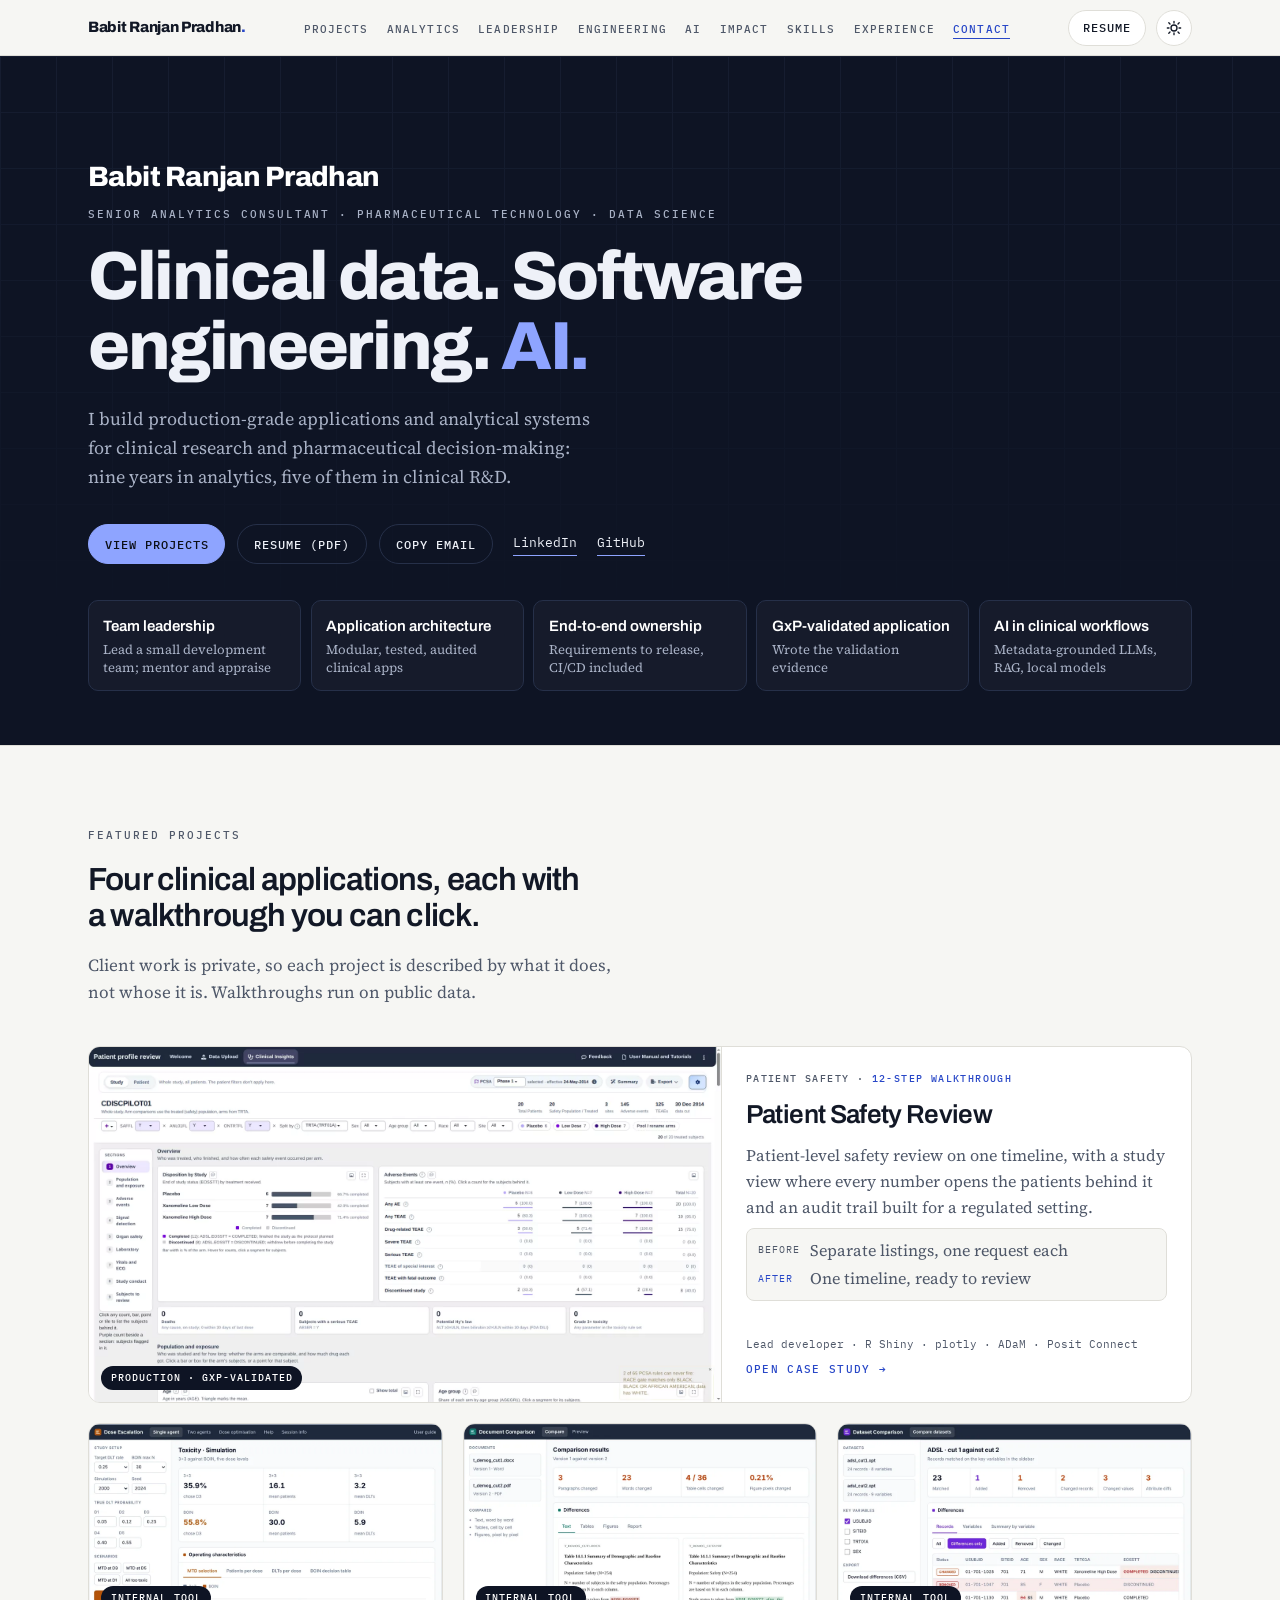
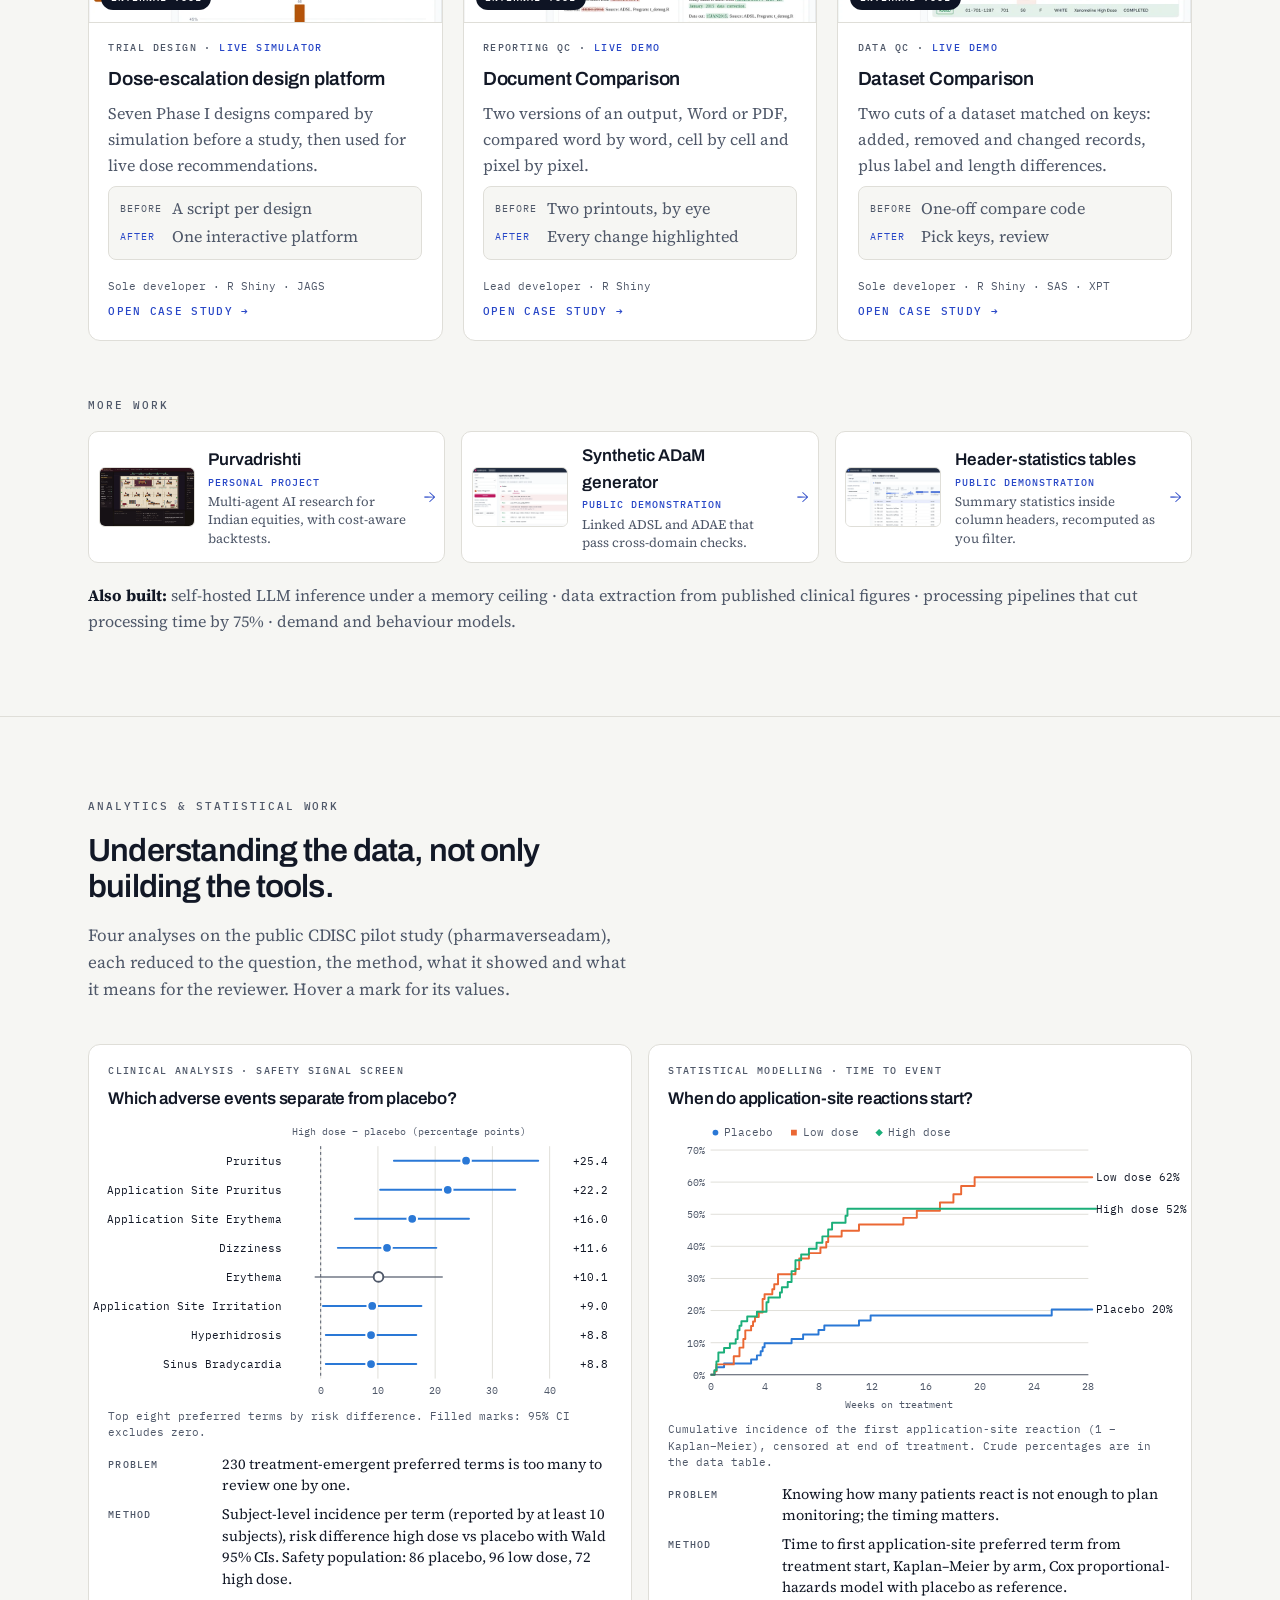
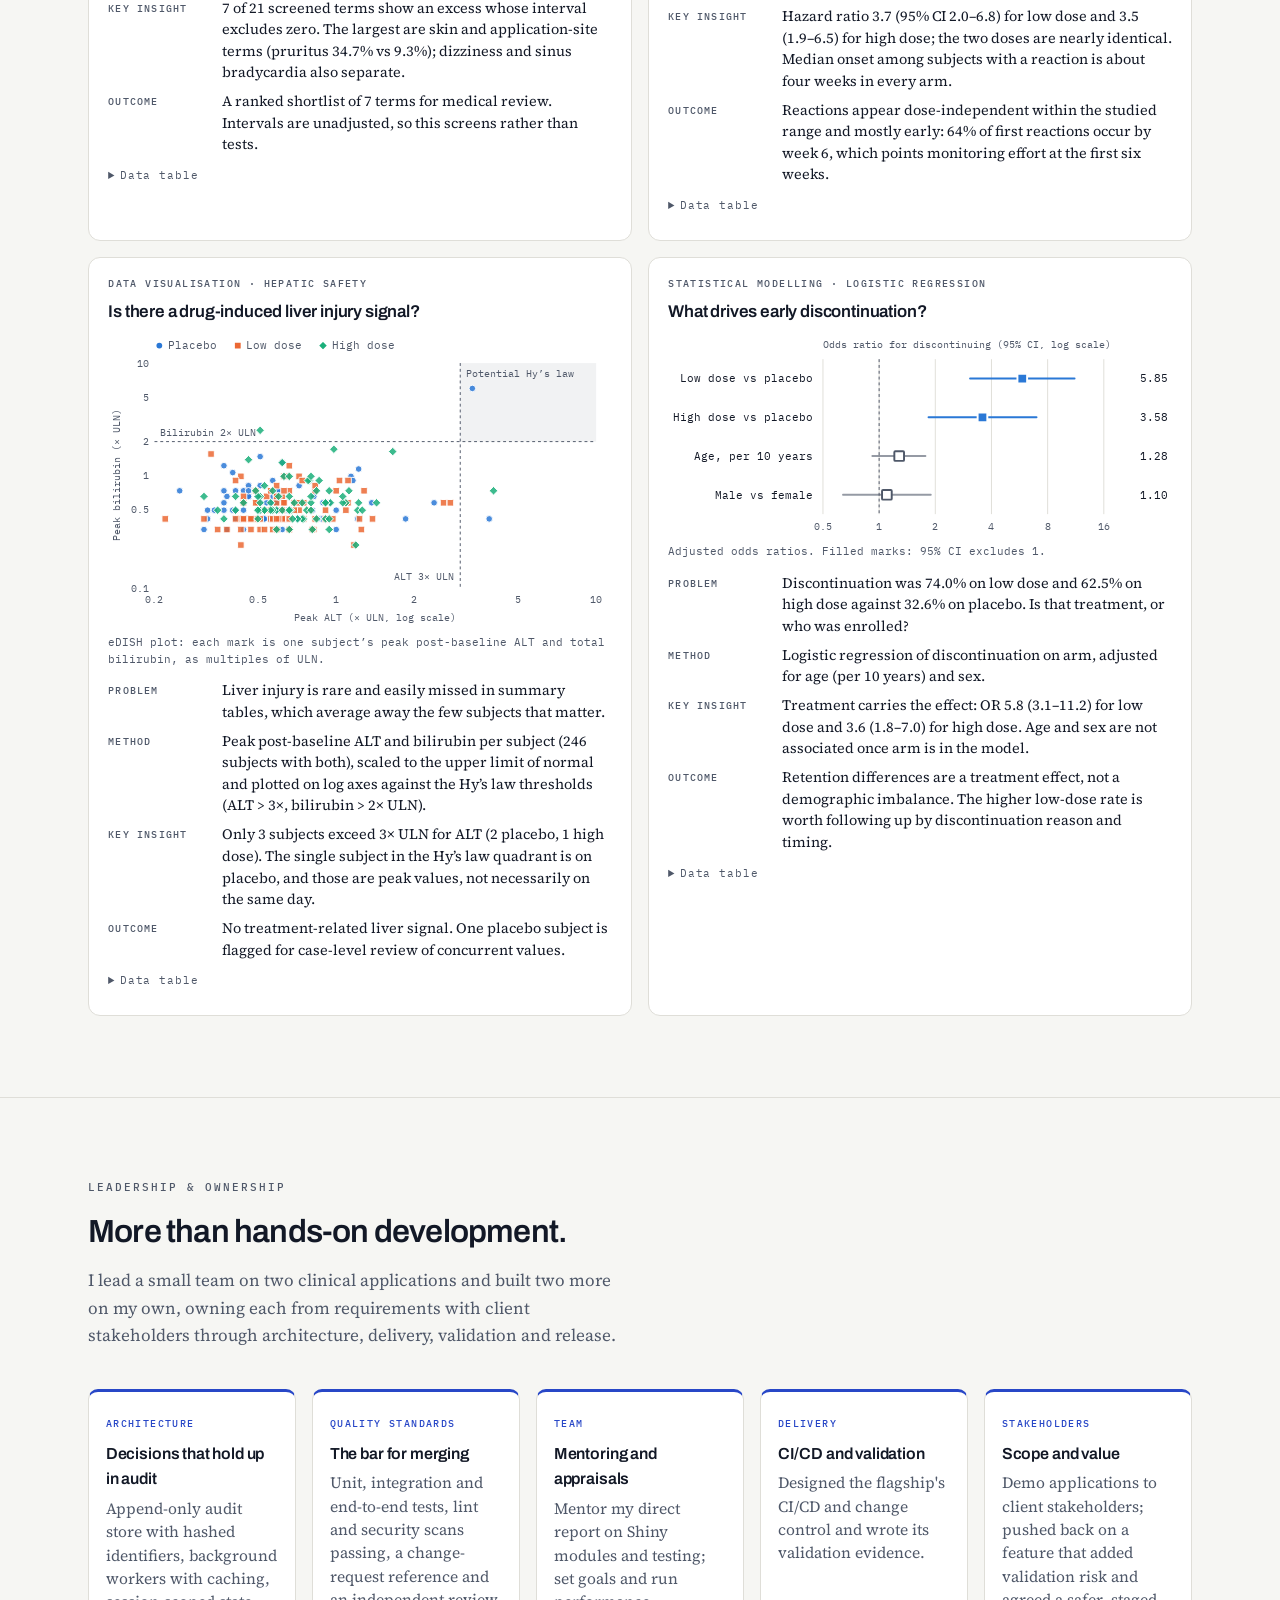
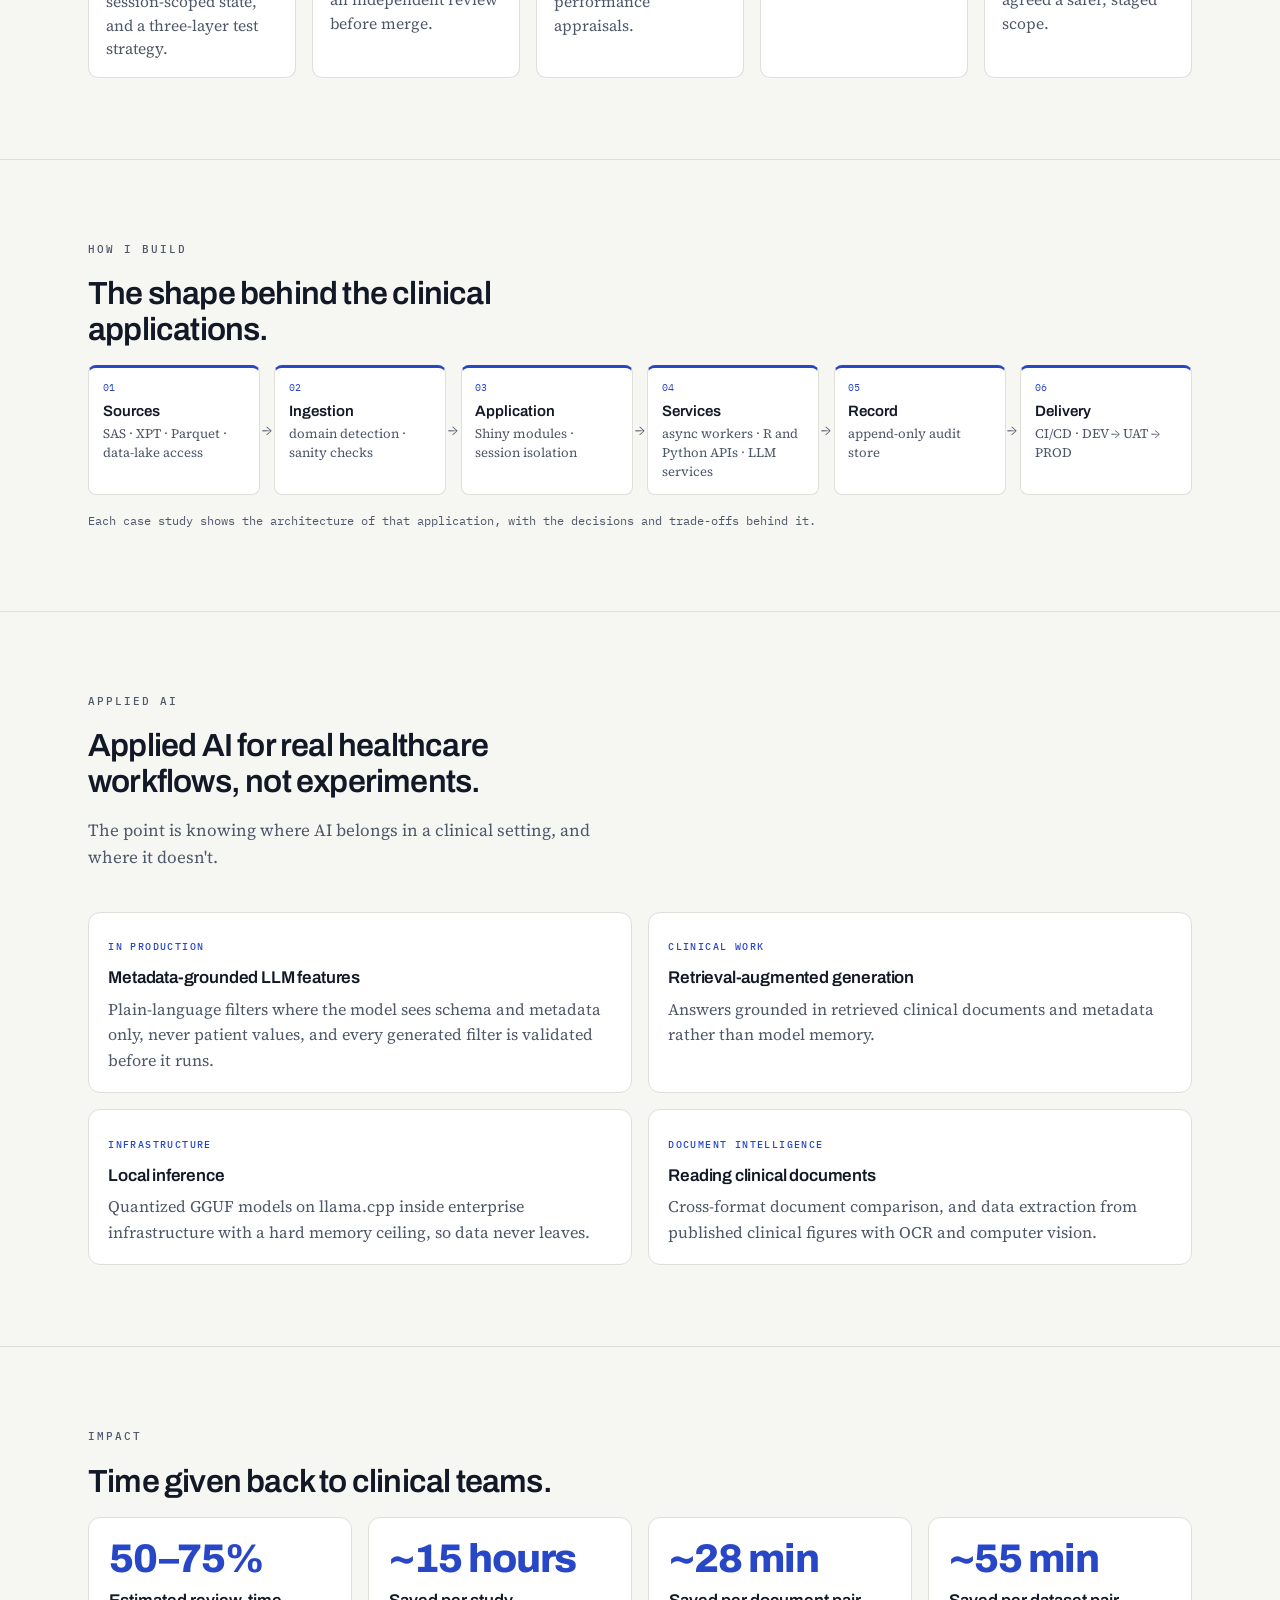
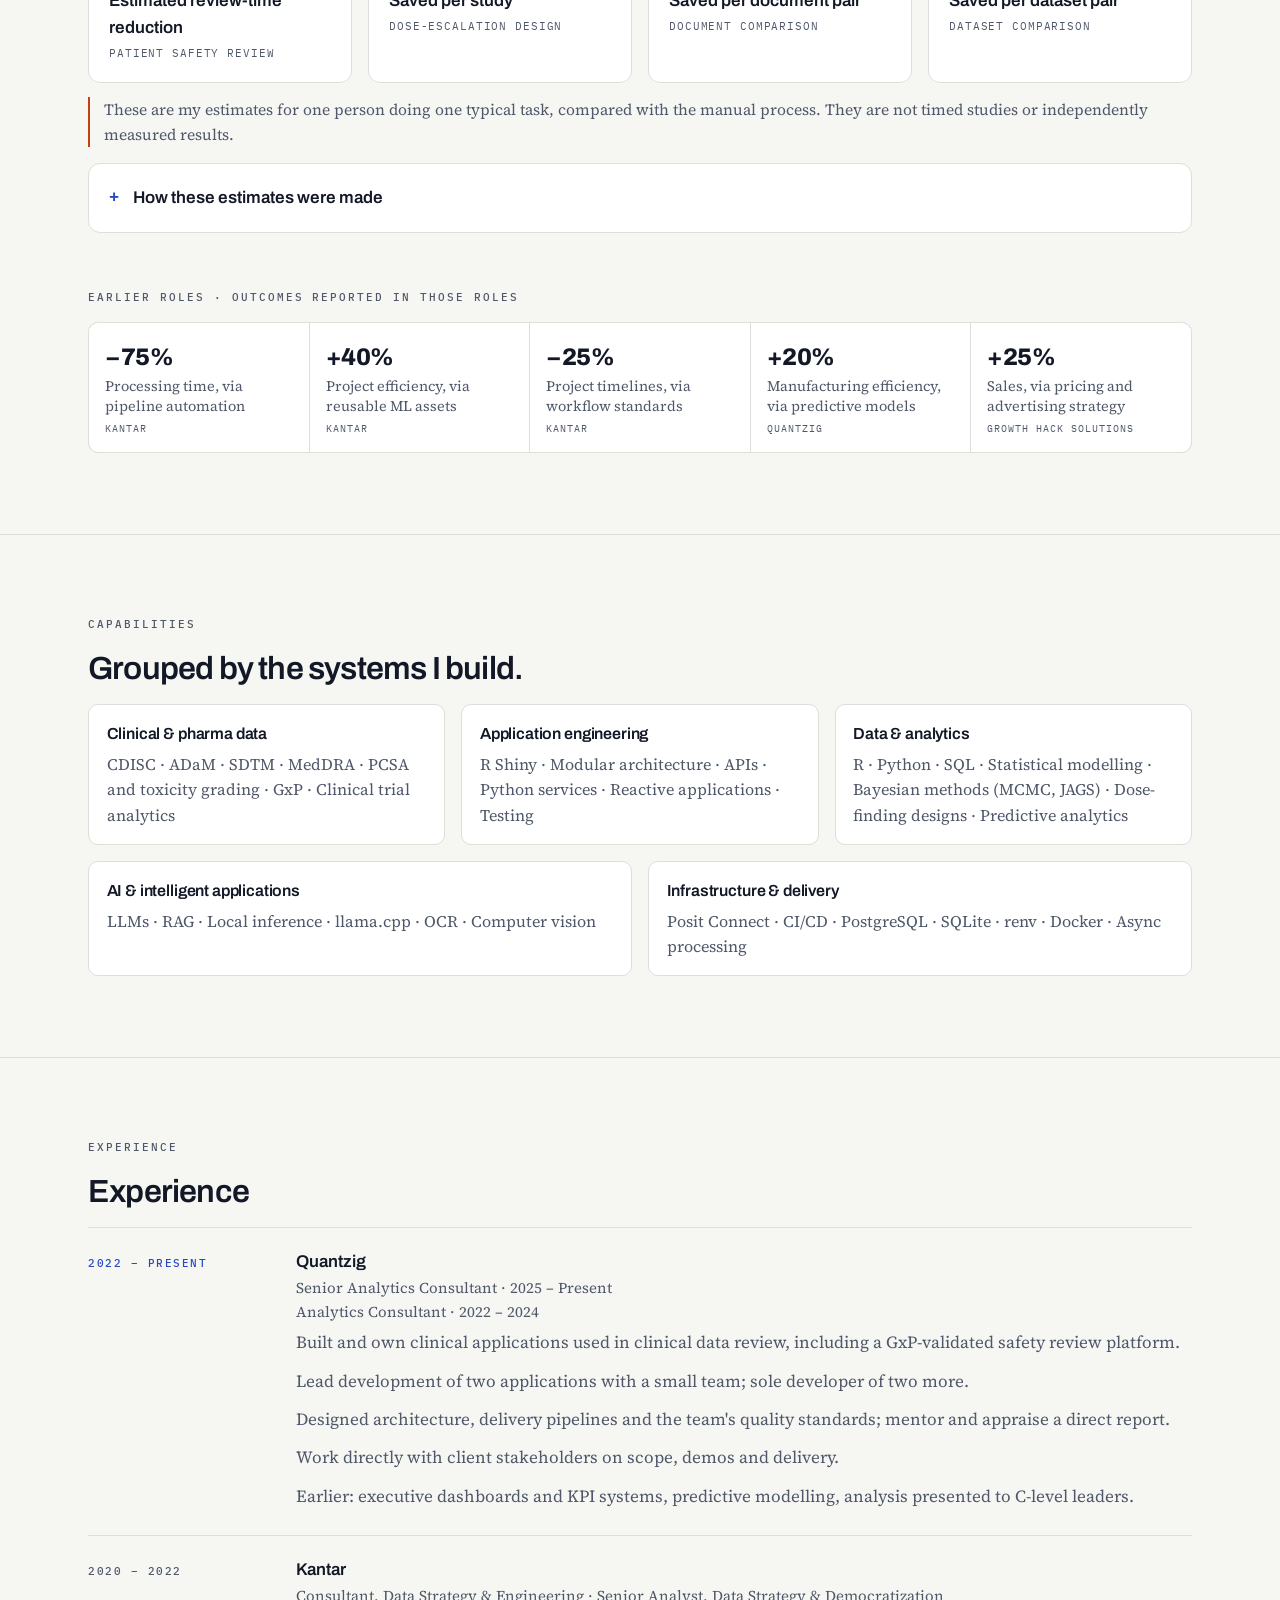
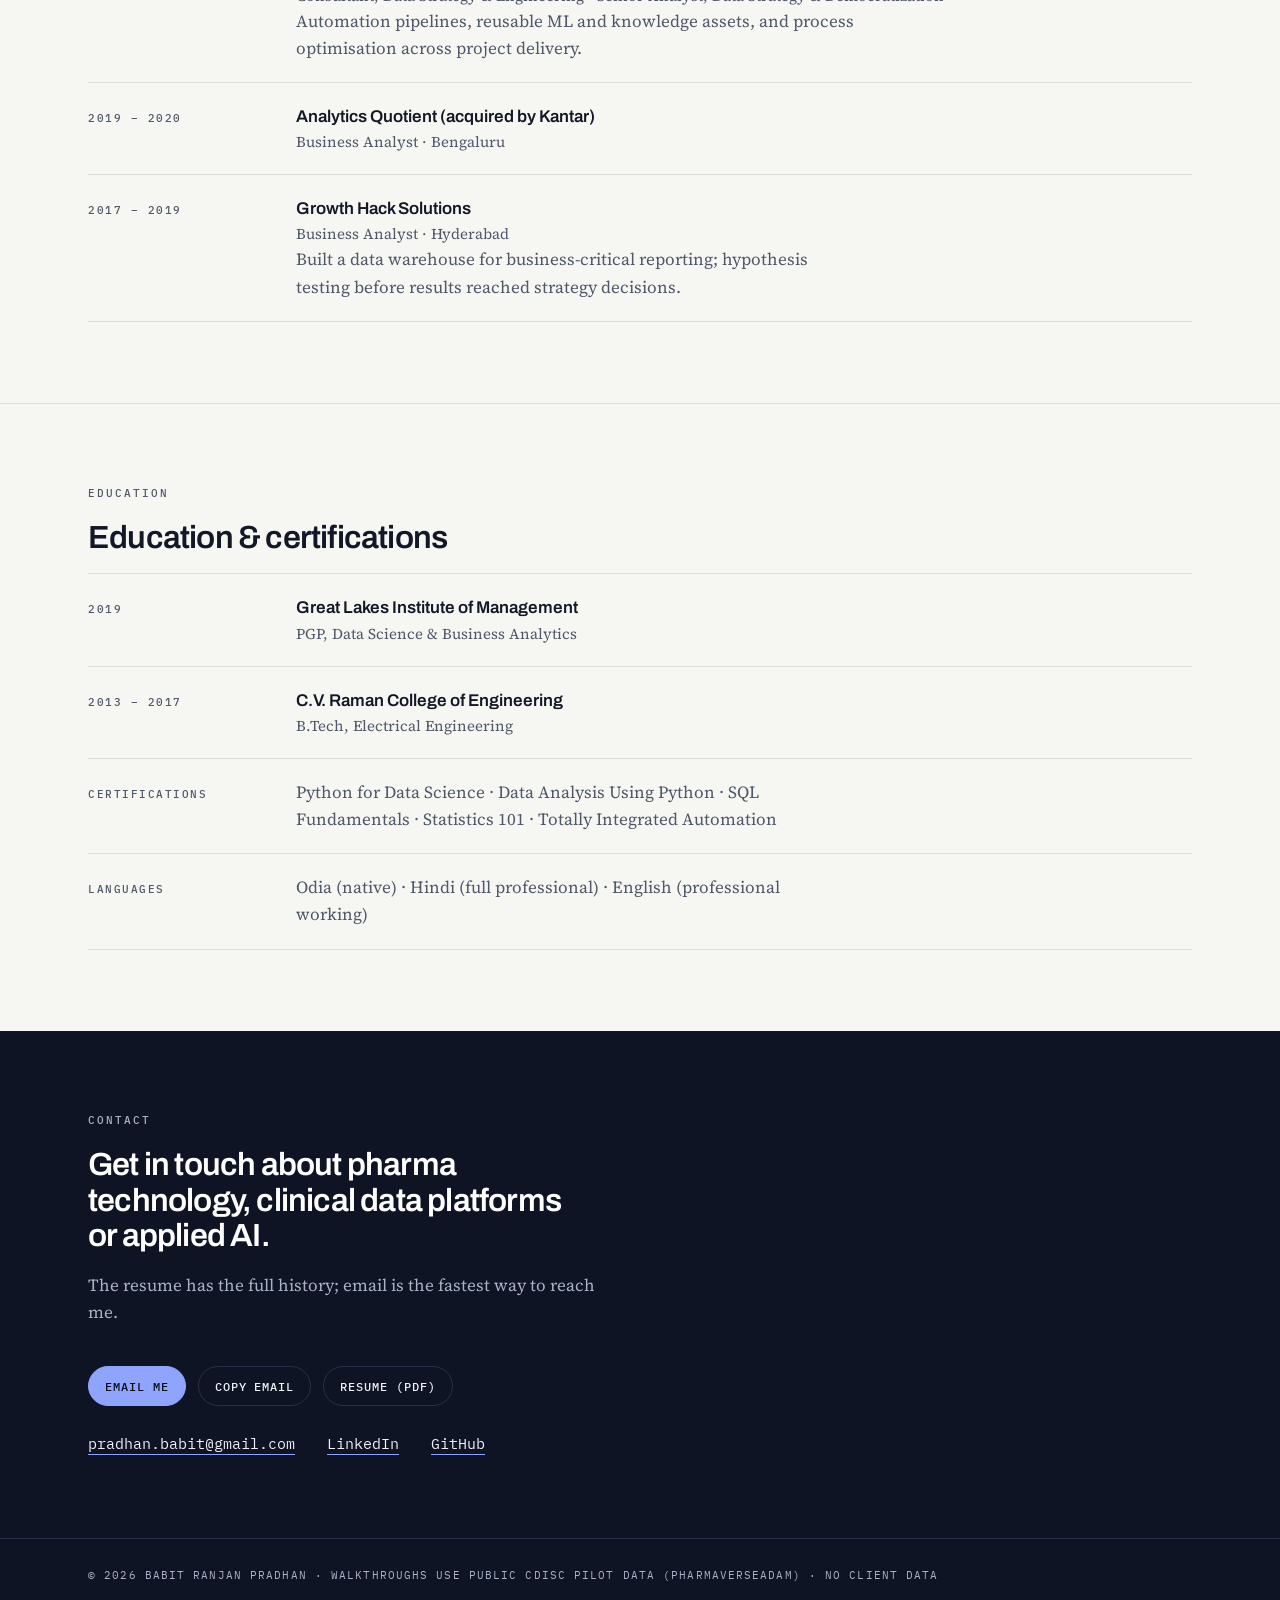
==== commit dfc04f5b: "Add files via upload" ====
--- a/index.html
+++ b/index.html
@@ -305,7 +305,7 @@
 <section id="contact" class="contact" aria-labelledby="contact-h">
   <div class="wrap">
     <p class="eyebrow">Contact</p>
-    <h2 id="contact-h">Hiring for pharma technology, clinical data platforms or applied AI?</h2>
+    <h2 id="contact-h">Get in touch about pharma technology, clinical data platforms or applied AI.</h2>
     <p class="lede">The resume has the full history; email is the fastest way to reach me.</p>
     <div class="cta2">
       <a class="btn pri" href="mailto:pradhan.babit@gmail.com">Email me</a>
